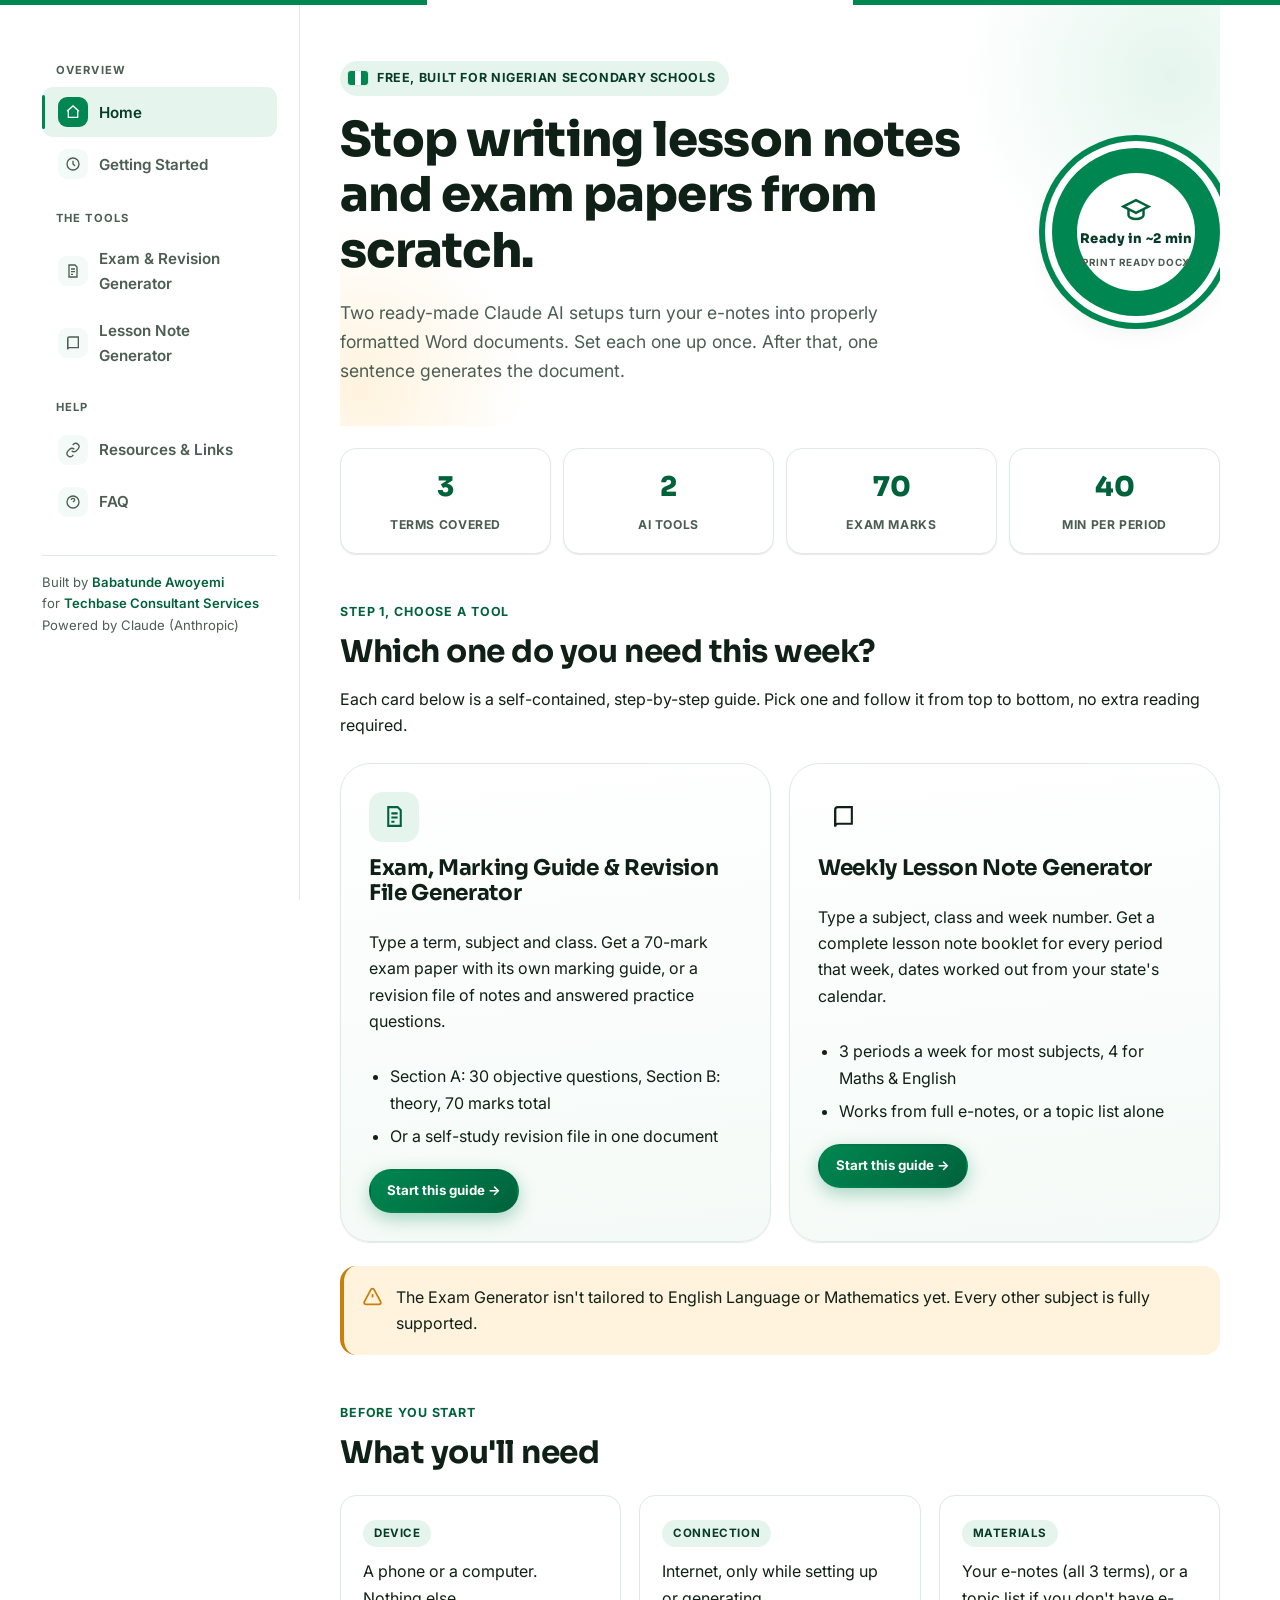
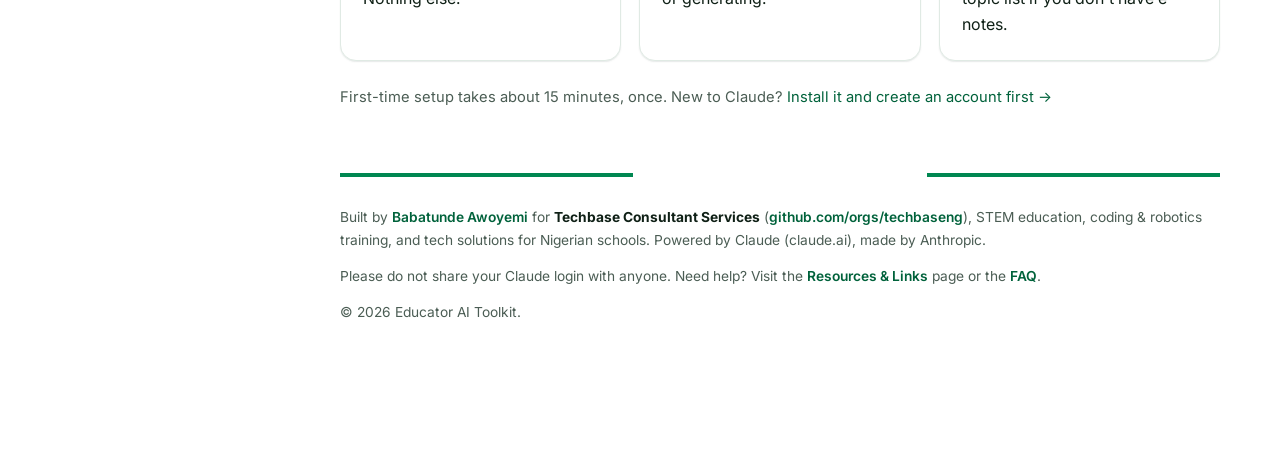
==== index.html @ e9cb26cb "update" ====
<!doctype html>
<html lang="en">
<head>
<meta charset="utf-8">
<meta name="viewport" content="width=device-width, initial-scale=1">
<title>Educator AI Toolkit, Free AI Tools for Nigerian Teachers</title>
<meta name="description" content="Free step-by-step guides for turning Claude AI into an exam paper, marking guide, revision file and weekly lesson note generator for Nigerian secondary schools.">
<link rel="stylesheet" href="assets/style.css">
</head>
<body>
<div class="flag-bar"></div>

<div class="sidebar-scrim" data-scrim></div>

<div class="layout">
<aside class="sidebar" data-sidebar aria-label="Site navigation">
  <div class="sidebar-head">
    <div class="topbar brand" style="position:static;background:none;border:none;padding:0;backdrop-filter:none;">
      <span class="brand-mark"><svg viewBox="0 0 24 24" fill="none" stroke="currentColor" stroke-width="2"><path d="M12 3l8 4-8 4-8-4 8-4z"/><path d="M4 11v5c0 1.5 3.5 3 8 3s8-1.5 8-3v-5"/></svg></span>
      Educator AI Toolkit
    </div>
    <button class="close-btn" data-sidebar-close aria-label="Close menu">✕</button>
  </div>

  <p class="nav-group-label">Overview</p>
  <ul class="nav-list">
    <li><a href="index.html"><span class="nav-icon"><svg viewBox="0 0 24 24" fill="none" stroke="currentColor" stroke-width="2"><path d="M3 11l9-8 9 8"/><path d="M5 10v10h14V10"/></svg></span>Home</a></li>
    <li><a href="getting-started.html"><span class="nav-icon"><svg viewBox="0 0 24 24" fill="none" stroke="currentColor" stroke-width="2"><circle cx="12" cy="12" r="9"/><path d="M12 7v5l3 3"/></svg></span>Getting Started</a></li>
  </ul>

  <p class="nav-group-label">The Tools</p>
  <ul class="nav-list">
    <li><a href="exam-generator.html"><span class="nav-icon"><svg viewBox="0 0 24 24" fill="none" stroke="currentColor" stroke-width="2"><path d="M9 3h6l3 3v15H6V3z"/><path d="M9 9h6M9 13h6M9 17h3"/></svg></span>Exam &amp; Revision Generator</a></li>
    <li><a href="lesson-note-generator.html"><span class="nav-icon"><svg viewBox="0 0 24 24" fill="none" stroke="currentColor" stroke-width="2"><path d="M4 5.5A2.5 2.5 0 0 1 6.5 3H20v16H6.5A2.5 2.5 0 0 0 4 21.5z"/><path d="M4 5.5v16"/></svg></span>Lesson Note Generator</a></li>
  </ul>

  <p class="nav-group-label">Help</p>
  <ul class="nav-list">
    <li><a href="resources.html"><span class="nav-icon"><svg viewBox="0 0 24 24" fill="none" stroke="currentColor" stroke-width="2"><path d="M10 13a5 5 0 0 0 7 0l3-3a5 5 0 0 0-7-7l-1.5 1.5"/><path d="M14 11a5 5 0 0 0-7 0l-3 3a5 5 0 0 0 7 7l1.5-1.5"/></svg></span>Resources &amp; Links</a></li>
    <li><a href="faq.html"><span class="nav-icon"><svg viewBox="0 0 24 24" fill="none" stroke="currentColor" stroke-width="2"><circle cx="12" cy="12" r="9"/><path d="M9.5 9a2.5 2.5 0 0 1 5 0c0 1.7-2.2 1.9-2.4 3.3M12 17h.01"/></svg></span>FAQ</a></li>
  </ul>

  <div class="sidebar-foot">
    Built by <a href="https://github.com/babatundeawo" target="_blank" rel="noopener">Babatunde Awoyemi</a><br>
    for <a href="https://github.com/orgs/techbaseng" target="_blank" rel="noopener">Techbase Consultant Services</a><br>
    Powered by Claude (Anthropic)
  </div>
</aside>

  <div class="main">
    <header class="topbar">
      <div class="brand">
        <span class="brand-mark"><svg viewBox="0 0 24 24" fill="none" stroke="currentColor" stroke-width="2"><path d="M12 3l8 4-8 4-8-4 8-4z"/><path d="M4 11v5c0 1.5 3.5 3 8 3s8-1.5 8-3v-5"/></svg></span>
        Educator AI Toolkit
      </div>
      <button class="hamburger" data-hamburger aria-label="Open menu" aria-expanded="false"><span></span></button>
    </header>

    <div class="container">

      <!-- HERO -->
      <section class="hero">
        <div class="hero-copy">
          <span class="eyebrow"><span class="mini-flag"><span></span><span></span><span></span></span>Free, built for Nigerian secondary schools</span>
          <h1>Stop writing lesson notes and exam papers from scratch.</h1>
          <p class="lede">Two ready-made Claude AI setups turn your e-notes into properly formatted Word documents. Set each one up once. After that, one sentence generates the document.</p>
        </div>
        <div class="hero-badge-wrap">
          <div class="seal">
            <div class="seal-inner">
              <svg viewBox="0 0 24 24" fill="none" stroke="currentColor" stroke-width="2"><path d="M22 10L12 5 2 10l10 5 10-5z"/><path d="M6 12v5c0 1.5 2.7 3 6 3s6-1.5 6-3v-5"/></svg>
              <b>Ready in ~2 min</b>
              <span>Print ready docx</span>
            </div>
          </div>
        </div>
      </section>

      <div class="kpi-row">
        <div class="kpi"><span class="num">3</span><span class="lbl">Terms Covered</span></div>
        <div class="kpi"><span class="num">2</span><span class="lbl">AI Tools</span></div>
        <div class="kpi"><span class="num">70</span><span class="lbl">Exam Marks</span></div>
        <div class="kpi"><span class="num">40</span><span class="lbl">Min per Period</span></div>
      </div>

      <!-- TOOLS -->
      <section class="section" id="tools">
        <span class="breadcrumb-eyebrow">Step 1, choose a tool</span>
        <h2>Which one do you need this week?</h2>
        <p>Each card below is a self-contained, step-by-step guide. Pick one and follow it from top to bottom, no extra reading required.</p>
        <div class="grid grid-2">
          <div class="tool-card forest">
            <div class="icon-badge"><svg viewBox="0 0 24 24" fill="none" stroke="currentColor" stroke-width="2"><path d="M9 3h6l3 3v15H6V3z"/><path d="M9 9h6M9 13h6M9 17h3"/></svg></div>
            <h3>Exam, Marking Guide &amp; Revision File Generator</h3>
            <p>Type a term, subject and class. Get a 70-mark exam paper with its own marking guide, or a revision file of notes and answered practice questions.</p>
            <ul style="margin-bottom:0;">
              <li>Section A: 30 objective questions, Section B: theory, 70 marks total</li>
              <li>Or a self-study revision file in one document</li>
            </ul>
            <a class="btn btn-primary btn-sm" style="align-self:flex-start;" href="exam-generator.html">Start this guide →</a>
          </div>
          <div class="tool-card sky">
            <div class="icon-badge"><svg viewBox="0 0 24 24" fill="none" stroke="currentColor" stroke-width="2"><path d="M4 5.5A2.5 2.5 0 0 1 6.5 3H20v16H6.5A2.5 2.5 0 0 0 4 21.5z"/><path d="M4 5.5v16"/></svg></div>
            <h3>Weekly Lesson Note Generator</h3>
            <p>Type a subject, class and week number. Get a complete lesson note booklet for every period that week, dates worked out from your state's calendar.</p>
            <ul style="margin-bottom:0;">
              <li>3 periods a week for most subjects, 4 for Maths &amp; English</li>
              <li>Works from full e-notes, or a topic list alone</li>
            </ul>
            <a class="btn btn-primary btn-sm" style="align-self:flex-start;" href="lesson-note-generator.html">Start this guide →</a>
          </div>
        </div>
        <div class="callout callout-warn">
          <svg viewBox="0 0 24 24" fill="none" stroke="currentColor" stroke-width="2"><path d="M12 9v4M12 17h.01"/><path d="M10.3 3.9L2.7 18a2 2 0 0 0 1.8 3h15a2 2 0 0 0 1.8-3L13.7 3.9a2 2 0 0 0-3.4 0z"/></svg>
          <div><p>The Exam Generator isn't tailored to English Language or Mathematics yet. Every other subject is fully supported.</p></div>
        </div>
      </section>

      <!-- WHAT YOU NEED -->
      <section class="section">
        <span class="breadcrumb-eyebrow">Before you start</span>
        <h2>What you'll need</h2>
        <div class="grid grid-3">
          <div class="card">
            <span class="tag">Device</span>
            <p style="margin-bottom:0;">A phone or a computer. Nothing else.</p>
          </div>
          <div class="card">
            <span class="tag">Connection</span>
            <p style="margin-bottom:0;">Internet, only while setting up or generating.</p>
          </div>
          <div class="card">
            <span class="tag">Materials</span>
            <p style="margin-bottom:0;">Your e-notes (all 3 terms), or a topic list if you don't have e-notes.</p>
          </div>
        </div>
        <p style="color:var(--ink-soft); font-size:.92rem;">First-time setup takes about 15 minutes, once. New to Claude? <a href="getting-started.html">Install it and create an account first →</a></p>
      </section>

    </div>

    <footer class="site-footer">
      <div class="container">
        <p>Built by <a href="https://github.com/babatundeawo" target="_blank" rel="noopener">Babatunde Awoyemi</a> for <strong>Techbase Consultant Services</strong> (<a href="https://github.com/orgs/techbaseng" target="_blank" rel="noopener">github.com/orgs/techbaseng</a>), STEM education, coding &amp; robotics training, and tech solutions for Nigerian schools. Powered by Claude (claude.ai), made by Anthropic.</p>
        <p>Please do not share your Claude login with anyone. Need help? Visit the <a href="resources.html">Resources &amp; Links</a> page or the <a href="faq.html">FAQ</a>.</p>
        <p>© <span data-year></span> Educator AI Toolkit.</p>
      </div>
    </footer>
  </div>
</div>

<script src="assets/script.js"></script>
</body>
</html>
---- assets/style.css ----
@import url('https://fonts.googleapis.com/css2?family=Sora:wght@500;600;700;800&family=Inter:wght@400;500;600;700&family=JetBrains+Mono:wght@400;500&display=swap');

:root{
  --ink:        #0F2016;
  --ink-soft:   #4B5D54;
  --paper:      #FFFFFF;
  --paper-tint: #F4FAF7;
  --paper-line: #E0EAE4;

  --green:      #008751;
  --green-deep: #00623B;
  --green-dark: #073B27;
  --green-tint: #E5F5EE;
  --green-soft: #CDEEDF;

  --gold:      #F2A93B;
  --gold-deep: #C97F0E;
  --gold-tint: #FFF3DE;

  --sky:      #2F6FED;
  --sky-tint: #E9F0FF;

  --coral:      #E1484F;
  --coral-tint: #FDEAEA;

  --radius-sm: 10px;
  --radius-md: 16px;
  --radius-lg: 24px;
  --radius-xl: 30px;

  --shadow-sm: 0 1px 2px rgba(7,59,39,.07), 0 1px 1px rgba(7,59,39,.04);
  --shadow-md: 0 10px 28px rgba(7,59,39,.10), 0 2px 8px rgba(7,59,39,.06);
  --shadow-lg: 0 24px 60px rgba(7,59,39,.16);

  --font-display: 'Sora', 'Segoe UI', sans-serif;
  --font-body: 'Inter', 'Segoe UI', sans-serif;
  --font-mono: 'JetBrains Mono', 'Courier New', monospace;

  --sidebar-w: 280px;
  --content-max: 880px;
  --flagbar-h: 5px;

  --flag-stripe: linear-gradient(90deg,
      var(--green) 0 33.333%,
      #ffffff 33.333% 66.666%,
      var(--green) 66.666% 100%);
}

*, *::before, *::after{ box-sizing:border-box; }

html{ scroll-behavior:smooth; }
@media (prefers-reduced-motion: reduce){
  html{ scroll-behavior:auto; }
  *, *::before, *::after{ animation-duration:.001ms !important; animation-iteration-count:1 !important; transition-duration:.001ms !important; }
}

body{
  margin:0;
  font-family:var(--font-body);
  color:var(--ink);
  background:var(--paper);
  -webkit-font-smoothing:antialiased;
  line-height:1.65;
}

h1,h2,h3,h4{
  font-family:var(--font-display);
  color:var(--ink);
  line-height:1.16;
  margin:0 0 .5em;
  letter-spacing:-.015em;
}
h1{ font-size:clamp(2.05rem, 5.2vw, 3rem); font-weight:800; }
h2{ font-size:clamp(1.45rem, 3.4vw, 1.95rem); font-weight:700; }
h3{ font-size:clamp(1.15rem, 2.6vw, 1.35rem); font-weight:700; }
h4{ font-size:1.02rem; font-weight:700; }

p{ margin:0 0 1em; }
a{ color:var(--green-deep); text-decoration:none; }
a:hover{ text-decoration:underline; }
strong{ color:var(--ink); }

code, .mono{ font-family:var(--font-mono); font-size:.88em; }

ul, ol{ padding-left:1.3em; margin:0 0 1em; }
li{ margin-bottom:.42em; }

img, svg{ max-width:100%; display:block; }

:focus-visible{
  outline:3px solid var(--sky);
  outline-offset:2px;
  border-radius:4px;
}

::selection{ background:var(--green-soft); color:var(--green-dark); }

.container{
  max-width:var(--content-max);
  margin:0 auto;
  padding:0 20px;
}

.flag-bar{
  height:var(--flagbar-h);
  width:100%;
  background:var(--flag-stripe);
}

.flag-rule{
  height:6px;
  border-radius:99px;
  background:var(--flag-stripe);
  margin:44px 0;
  border:none;
  opacity:.9;
}

/* Desktop is the base layout here. The mobile override block further
   down is the ONLY place position/display flip to the overlay drawer,
   so nothing leaks between breakpoints. */

.topbar{
  display:none;
}
.topbar .brand{
  display:flex; align-items:center; gap:10px;
  font-family:var(--font-display); font-weight:700; font-size:1.03rem;
  color:var(--ink);
}
.brand-mark{
  width:36px; height:36px; border-radius:10px;
  background:linear-gradient(150deg, var(--green), var(--green-deep));
  display:flex; align-items:center; justify-content:center;
  color:#fff; flex:none;
  box-shadow:0 3px 10px rgba(0,135,81,.35);
}
.brand-mark svg{ width:20px; height:20px; }

.hamburger{
  display:none;
  width:42px; height:42px; border-radius:11px;
  border:1px solid var(--paper-line);
  background:var(--paper);
  align-items:center; justify-content:center;
  cursor:pointer;
}
.hamburger span{ display:block; width:18px; height:2px; background:var(--ink); position:relative; border-radius:2px; }
.hamburger span::before, .hamburger span::after{
  content:''; position:absolute; left:0; width:18px; height:2px; background:var(--ink); border-radius:2px;
}
.hamburger span::before{ top:-6px; } .hamburger span::after{ top:6px; }

.layout{
  display:grid;
  grid-template-columns: var(--sidebar-w) minmax(0, 1fr);
  align-items:start;
  max-width:1240px;
  margin:0 auto;
}

.sidebar{
  position:sticky;
  top:var(--flagbar-h);
  height:calc(100vh - var(--flagbar-h));
  width:100%;
  background:var(--paper);
  padding:34px 22px 30px;
  overflow-y:auto;
  border-right:1px solid var(--paper-line);
}

.sidebar-scrim{ display:none; }

.sidebar-head{ display:flex; align-items:center; justify-content:space-between; margin-bottom:22px; }
.sidebar .close-btn{
  display:none;
  width:36px; height:36px; border-radius:10px; border:1px solid var(--paper-line);
  background:var(--paper); cursor:pointer; font-size:1.05rem; color:var(--ink-soft);
}

.nav-group-label{
  font-size:.7rem; text-transform:uppercase; letter-spacing:.1em; font-weight:700;
  color:var(--ink-soft); margin:20px 0 8px; padding-left:14px;
}
.nav-list{ list-style:none; margin:0; padding:0; }
.nav-list li{ margin-bottom:2px; }
.nav-list a{
  position:relative;
  display:flex; align-items:center; gap:11px;
  padding:10px 12px 10px 16px; border-radius:11px; color:var(--ink-soft);
  font-weight:600; font-size:.95rem;
  text-decoration:none;
  transition:background .15s ease, color .15s ease;
}
.nav-list a:hover{ background:var(--paper-tint); color:var(--ink); text-decoration:none; }
.nav-list a.active{ background:var(--green-tint); color:var(--green-dark); }
.nav-list a.active::before{
  content:''; position:absolute; left:0; top:8px; bottom:8px; width:3px;
  border-radius:99px; background:var(--green);
}
.nav-icon{
  width:30px; height:30px; border-radius:9px; flex:none;
  display:flex; align-items:center; justify-content:center;
  background:var(--paper-tint); color:var(--ink-soft);
}
.nav-list a.active .nav-icon{ background:var(--green); color:#fff; }
.nav-icon svg{ width:16px; height:16px; }

.sidebar-foot{
  margin-top:28px; padding-top:16px; border-top:1px solid var(--paper-line);
  font-size:.82rem; color:var(--ink-soft);
}
.sidebar-foot a{ color:var(--green-deep); font-weight:600; }

.main{
  min-width:0;
  padding:0 40px 90px;
}
.main .container{ margin:0; max-width:var(--content-max); padding:0; }

/* ============================================================
   MOBILE / TABLET OVERRIDE — everything the overlay drawer needs
   lives in this one block, so nothing leaks back into desktop.
   ============================================================ */
@media (max-width:959px){
  .topbar{
    display:flex; align-items:center; justify-content:space-between;
    gap:12px;
    position:sticky; top:var(--flagbar-h); z-index:40;
    padding:14px 18px;
    background:rgba(255,255,255,.86);
    backdrop-filter:blur(10px) saturate(160%);
    border-bottom:1px solid var(--paper-line);
  }
  .hamburger{ display:flex; }

  .layout{ display:block; max-width:none; margin:0; }

  .sidebar{
    position:fixed; top:0; left:0; bottom:0; right:auto;
    height:100%;
    width:min(84vw, 320px);
    z-index:60;
    padding:20px 20px 30px;
    transform:translateX(-105%);
    transition:transform .3s cubic-bezier(.2,.8,.2,1);
  }
  .sidebar.is-open{ transform:translateX(0); box-shadow:var(--shadow-lg); }

  .sidebar-scrim{
    display:block;
    position:fixed; inset:0; background:rgba(7,20,14,.46);
    backdrop-filter:blur(2px);
    z-index:55; opacity:0; pointer-events:none; transition:opacity .25s ease;
  }
  .sidebar-scrim.is-open{ opacity:1; pointer-events:auto; }

  .sidebar .close-btn{ display:flex; align-items:center; justify-content:center; }

  .main{ padding:26px 0 70px; }
  .main .container{ margin:0 auto; max-width:var(--content-max); padding:0 20px; }
}

.hero{
  position:relative;
  padding:38px 0 14px;
  display:flex; flex-direction:column; gap:26px;
  overflow:hidden;
}
.hero::before{
  content:'';
  position:absolute; top:-140px; right:-160px;
  width:420px; height:420px; border-radius:50%;
  background:radial-gradient(circle, var(--green-tint) 0%, transparent 70%);
  z-index:-1;
  pointer-events:none;
}
.hero::after{
  content:'';
  position:absolute; bottom:-120px; left:-140px;
  width:320px; height:320px; border-radius:50%;
  background:radial-gradient(circle, var(--gold-tint) 0%, transparent 72%);
  z-index:-1;
  pointer-events:none;
}
@media (min-width:760px){
  .hero{ flex-direction:row; align-items:center; gap:44px; padding:56px 0 24px; }
  .hero-copy{ flex:1; }
  .hero-badge-wrap{ flex:none; }
}

.eyebrow{
  display:inline-flex; align-items:center; gap:9px;
  background:var(--green-tint); color:var(--green-dark);
  font-weight:700; font-size:.78rem; letter-spacing:.05em; text-transform:uppercase;
  padding:7px 14px 7px 8px; border-radius:99px; margin-bottom:16px;
}
.eyebrow .mini-flag{
  display:flex; width:20px; height:14px; border-radius:3px; overflow:hidden;
  box-shadow:0 0 0 1px rgba(0,0,0,.06);
}
.eyebrow .mini-flag span{ flex:1; }
.eyebrow .mini-flag span:nth-child(1),
.eyebrow .mini-flag span:nth-child(3){ background:var(--green); }
.eyebrow .mini-flag span:nth-child(2){ background:#fff; }

.hero h1{ margin-bottom:.4em; }
.hero .lede{ font-size:1.1rem; color:var(--ink-soft); max-width:54ch; }

.hero-ctas{ display:flex; flex-wrap:wrap; gap:12px; margin-top:24px; }

.seal{
  width:168px; height:168px; border-radius:50%;
  background:var(--green);
  box-shadow:0 0 0 7px #fff, 0 0 0 13px var(--green), var(--shadow-md);
  display:flex; align-items:center; justify-content:center;
  margin:14px auto; flex:none;
  animation:seal-in .6s cubic-bezier(.2,.8,.2,1) both;
}
.seal-inner{
  width:118px; height:118px; border-radius:50%;
  background:#fff;
  display:flex; flex-direction:column; align-items:center; justify-content:center; gap:4px;
  text-align:center;
}
.seal-inner svg{ width:30px; height:30px; color:var(--green-deep); }
.seal-inner b{ font-family:var(--font-display); font-weight:800; color:var(--green-dark); font-size:.82rem; letter-spacing:.03em; }
.seal-inner span{ font-size:.62rem; font-weight:700; color:var(--ink-soft); text-transform:uppercase; letter-spacing:.06em; }

@keyframes seal-in{
  from{ opacity:0; transform:scale(.85) rotate(-6deg); }
  to{ opacity:1; transform:scale(1) rotate(0); }
}

.kpi-row{ display:flex; flex-wrap:wrap; gap:12px; margin:22px 0; }
.kpi{
  flex:1; min-width:128px;
  background:var(--paper); border:1px solid var(--paper-line);
  border-radius:var(--radius-md); padding:16px;
  text-align:center;
  box-shadow:var(--shadow-sm);
  transition:transform .18s ease, box-shadow .18s ease;
}
.kpi:hover{ transform:translateY(-3px); box-shadow:var(--shadow-md); }
.kpi .num{ font-family:var(--font-display); font-weight:800; font-size:1.7rem; color:var(--green-deep); display:block; }
.kpi .lbl{ font-size:.76rem; color:var(--ink-soft); text-transform:uppercase; letter-spacing:.05em; font-weight:700; }

.btn{
  display:inline-flex; align-items:center; gap:8px;
  padding:13px 22px; border-radius:99px;
  font-family:var(--font-body); font-weight:700; font-size:.95rem;
  border:2px solid transparent; cursor:pointer; text-decoration:none;
  transition:transform .14s ease, box-shadow .14s ease, background .15s ease, border-color .15s ease;
  white-space:nowrap;
}
.btn:hover{ text-decoration:none; transform:translateY(-2px); }
.btn:active{ transform:translateY(0); }
.btn-primary{
  background:linear-gradient(135deg, var(--green), var(--green-deep));
  color:#fff; box-shadow:0 6px 18px rgba(0,135,81,.32);
}
.btn-primary:hover{ box-shadow:0 10px 26px rgba(0,135,81,.4); }
.btn-gold{ background:var(--gold); color:var(--green-dark); box-shadow:0 6px 18px rgba(242,169,59,.35); }
.btn-gold:hover{ background:var(--gold-deep); color:#fff; }
.btn-ghost{ background:#fff; border-color:var(--paper-line); color:var(--ink); }
.btn-ghost:hover{ border-color:var(--green); color:var(--green-deep); }
.btn-sm{ padding:9px 16px; font-size:.83rem; border-radius:99px; }
.btn svg{ width:16px; height:16px; }

.grid{ display:grid; gap:18px; margin:24px 0; }
@media (min-width:640px){ .grid-2{ grid-template-columns:1fr 1fr; } }
@media (min-width:640px){ .grid-3{ grid-template-columns:repeat(3,1fr); } }

.card{
  background:var(--paper); border:1px solid var(--paper-line); border-radius:var(--radius-md);
  padding:22px; box-shadow:var(--shadow-sm);
  transition:transform .16s ease, box-shadow .16s ease, border-color .16s ease;
  position:relative;
}
.card:hover{ transform:translateY(-3px); box-shadow:var(--shadow-md); border-color:var(--green-soft); }
.card h3{ margin-bottom:.35em; }
.card h4{ margin-bottom:.35em; }
.card .tag{
  display:inline-block; font-size:.72rem; font-weight:700; letter-spacing:.05em; text-transform:uppercase;
  color:var(--green-dark); background:var(--green-tint); padding:4px 11px; border-radius:99px; margin-bottom:11px;
}

.step-card{
  position:relative;
  background:var(--paper-tint);
  border:1px solid var(--paper-line);
  border-radius:var(--radius-lg);
  padding:30px 22px 22px;
  margin:28px 0 22px;
}
.step-card::before{
  content:'';
  position:absolute; left:0; right:0; top:0; height:5px;
  border-radius:var(--radius-lg) var(--radius-lg) 0 0;
  background:var(--flag-stripe);
}
.step-num{
  position:absolute; top:-20px; left:24px;
  width:40px; height:40px; border-radius:50%;
  background:var(--green); color:#fff; font-family:var(--font-display); font-weight:800;
  display:flex; align-items:center; justify-content:center; font-size:1.05rem;
  box-shadow:0 6px 16px rgba(0,135,81,.35), 0 0 0 4px #fff;
}

.tool-card{
  border:1px solid var(--paper-line); border-radius:var(--radius-xl);
  padding:28px; background:linear-gradient(175deg, #fff, var(--paper-tint));
  box-shadow:var(--shadow-sm); display:flex; flex-direction:column; gap:13px;
  transition:transform .18s ease, box-shadow .18s ease;
}
.tool-card:hover{ transform:translateY(-4px); box-shadow:var(--shadow-lg); }
.tool-card .icon-badge{
  width:50px; height:50px; border-radius:14px;
  display:flex; align-items:center; justify-content:center;
}
.tool-card .icon-badge svg{ width:25px; height:25px; }
.tool-card.forest .icon-badge{ background:var(--green-tint); color:var(--green-deep); }
.tool-card.gold .icon-badge{ background:var(--gold-tint); color:var(--gold-deep); }

.callout{
  border-radius:var(--radius-md); padding:18px 20px 18px 18px; margin:22px 0;
  border-left:4px solid transparent; display:flex; gap:13px; align-items:flex-start;
  background:var(--paper-tint);
}
.callout svg{ width:21px; height:21px; flex:none; margin-top:2px; }
.callout-info{ border-color:var(--sky); }
.callout-info svg{ color:var(--sky); }
.callout-warn{ border-color:var(--gold-deep); background:var(--gold-tint); }
.callout-warn svg{ color:var(--gold-deep); }
.callout-important{ border-color:var(--coral); background:var(--coral-tint); }
.callout-important svg{ color:var(--coral); }
.callout-success{ border-color:var(--green); background:var(--green-tint); }
.callout-success svg{ color:var(--green-deep); }
.callout b{ color:inherit; }
.callout p{ margin:0; }
.callout p + p{ margin-top:.5em; }

.table-wrap{ overflow-x:auto; margin:20px 0; border:1px solid var(--paper-line); border-radius:var(--radius-md); box-shadow:var(--shadow-sm); }
table{ border-collapse:collapse; width:100%; min-width:440px; font-size:.92rem; }
thead th{
  background:var(--green-dark); color:#fff; text-align:left; padding:12px 15px;
  font-family:var(--font-display); font-weight:700; font-size:.84rem;
}
tbody td{ padding:12px 15px; border-top:1px solid var(--paper-line); }
tbody tr:nth-child(even){ background:var(--paper-tint); }
tbody tr:hover{ background:var(--green-tint); }
tbody td strong{ color:var(--green-dark); }

details.accordion{
  border:1px solid var(--paper-line); border-radius:var(--radius-md);
  margin:14px 0; background:var(--paper); overflow:hidden;
  box-shadow:var(--shadow-sm);
}
details.accordion > summary{
  list-style:none; cursor:pointer; padding:17px 19px;
  display:flex; align-items:center; justify-content:space-between; gap:10px;
  font-family:var(--font-display); font-weight:700; font-size:1rem;
  background:var(--paper-tint);
}
details.accordion > summary::-webkit-details-marker{ display:none; }
details.accordion > summary::after{
  content:'+'; font-size:1.35rem; color:var(--green); transition:transform .2s ease; flex:none;
  width:26px; height:26px; border-radius:50%; background:#fff; display:flex; align-items:center; justify-content:center;
}
details.accordion[open] > summary::after{ content:'\2212'; }
details.accordion .accordion-body{ padding:19px; }

.copy-block{
  position:relative; background:var(--green-dark); color:#EAF6F0;
  border-radius:var(--radius-md); padding:22px; margin:14px 0 22px;
  font-family:var(--font-mono); font-size:.82rem; line-height:1.7;
  white-space:pre-wrap; word-break:break-word;
  max-height:440px; overflow-y:auto;
  box-shadow:var(--shadow-md);
}
.copy-block .placeholder{ color:var(--gold); font-weight:600; }
.copy-btn-row{ display:flex; justify-content:flex-end; margin:-6px 0 8px; }
.copy-btn{
  display:inline-flex; align-items:center; gap:7px;
  background:var(--green); color:#fff; border:none; border-radius:99px;
  padding:9px 16px; font-weight:700; font-size:.82rem; cursor:pointer;
  font-family:var(--font-body);
  transition:background .15s ease, transform .12s ease;
}
.copy-btn:hover{ background:var(--green-deep); transform:translateY(-1px); }
.copy-btn.copied{ background:var(--gold-deep); }
.copy-btn svg{ width:15px; height:15px; }

.filename-chip{
  display:inline-flex; align-items:center; gap:6px;
  font-family:var(--font-mono); font-size:.82rem; background:var(--paper-tint);
  border:1px solid var(--paper-line); padding:5px 11px; border-radius:8px; color:var(--green-dark);
}

.section{ margin:48px 0; }
.section-head{ margin-bottom:16px; }
.divider{ height:1px; background:var(--paper-line); margin:40px 0; border:none; }

.pill-row{ display:flex; flex-wrap:wrap; gap:8px; margin:14px 0; }
.pill{
  font-size:.8rem; font-weight:700; padding:6px 13px; border-radius:99px;
  background:var(--paper-tint); border:1px solid var(--paper-line); color:var(--ink-soft);
}

.link-card{
  display:flex; align-items:center; justify-content:space-between; gap:12px;
  padding:15px 17px; border:1px solid var(--paper-line); border-radius:var(--radius-md);
  background:var(--paper); margin-bottom:11px;
  transition:border-color .15s ease, transform .15s ease, box-shadow .15s ease;
}
.link-card:hover{ border-color:var(--green); transform:translateY(-2px); box-shadow:var(--shadow-sm); }
.link-card .label{ font-weight:700; color:var(--ink); }
.link-card .sub{ font-size:.84rem; color:var(--ink-soft); }

.faq-item summary{ font-weight:700; }

footer.site-footer{
  border-top:1px solid var(--paper-line); margin-top:64px; padding:32px 0 44px;
  color:var(--ink-soft); font-size:.86rem;
  position:relative;
}
footer.site-footer::before{
  content:''; position:absolute; top:-1px; left:0; right:0; height:4px;
  background:var(--flag-stripe);
}
footer.site-footer a{ color:var(--green-deep); font-weight:600; }

.breadcrumb-eyebrow{
  font-size:.78rem; font-weight:700; text-transform:uppercase; letter-spacing:.07em;
  color:var(--green-deep); margin-bottom:12px; display:block;
}

.two-col-note{ display:grid; gap:18px; }
@media (min-width:720px){ .two-col-note{ grid-template-columns:1fr 1fr; } }

.back-to-top{ display:inline-flex; align-items:center; gap:6px; font-weight:700; font-size:.85rem; }

.cta-banner{
  border-radius:var(--radius-xl);
  padding:30px 26px;
  background:linear-gradient(135deg, var(--green-dark), var(--green-deep) 55%, var(--green));
  color:#fff;
  display:flex; flex-wrap:wrap; align-items:center; justify-content:space-between; gap:18px;
  position:relative; overflow:hidden;
}
.cta-banner::after{
  content:'';
  position:absolute; right:-60px; top:-60px; width:220px; height:220px; border-radius:50%;
  background:rgba(255,255,255,.08);
}
.cta-banner h3{ color:#fff; margin-bottom:.25em; }
.cta-banner p{ color:rgba(255,255,255,.82); margin-bottom:0; }

.reveal{ opacity:0; transform:translateY(14px); transition:opacity .5s ease, transform .5s ease; }
.reveal.is-visible{ opacity:1; transform:translateY(0); }

a.card{ text-decoration:none; display:block; }
a.card:hover{ text-decoration:none; }

/* ---- Step-by-step reveal wizard ---- */
.stepper-progress{
  display:inline-flex; align-items:center; gap:8px;
  font-family:var(--font-display); font-size:.78rem; font-weight:700;
  color:var(--green-deep); background:var(--green-tint);
  padding:7px 15px; border-radius:99px; margin-bottom:18px;
}
.stepper-progress .dot{ width:6px; height:6px; border-radius:50%; background:var(--green); }

.stepper{ position:relative; }

details.step-card{ cursor:default; }
details.step-card > summary{
  cursor:pointer; list-style:none;
  display:flex; align-items:flex-start; justify-content:space-between; gap:14px;
  margin:-8px -22px 0; padding:8px 22px;
}
details.step-card > summary::-webkit-details-marker{ display:none; }
details.step-card > summary::after{
  content:''; flex:none; width:12px; height:12px; margin-top:8px;
  border-right:2px solid var(--ink-soft); border-bottom:2px solid var(--ink-soft);
  transform:rotate(45deg); transition:transform .2s ease;
}
details.step-card[open] > summary::after{ transform:rotate(-135deg); }
details.step-card > summary h3{ margin-bottom:.2em; }
details.step-card .step-teaser{
  font-family:var(--font-body); font-weight:500; font-size:.86rem; color:var(--ink-soft);
}
details.step-card[open] > summary{ padding-bottom:14px; }
.step-body{ padding-top:16px; }
details.step-card:not([open]) .step-body{ display:none; }

.step-next-row{ margin-top:22px; display:flex; justify-content:flex-end; }

/* connecting line behind the numbered badges */
.stepper > details.step-card:not(:last-child)::after{
  content:''; position:absolute; left:20px; width:2px; height:22px;
  background:var(--paper-line); transform:translateY(100%);
}
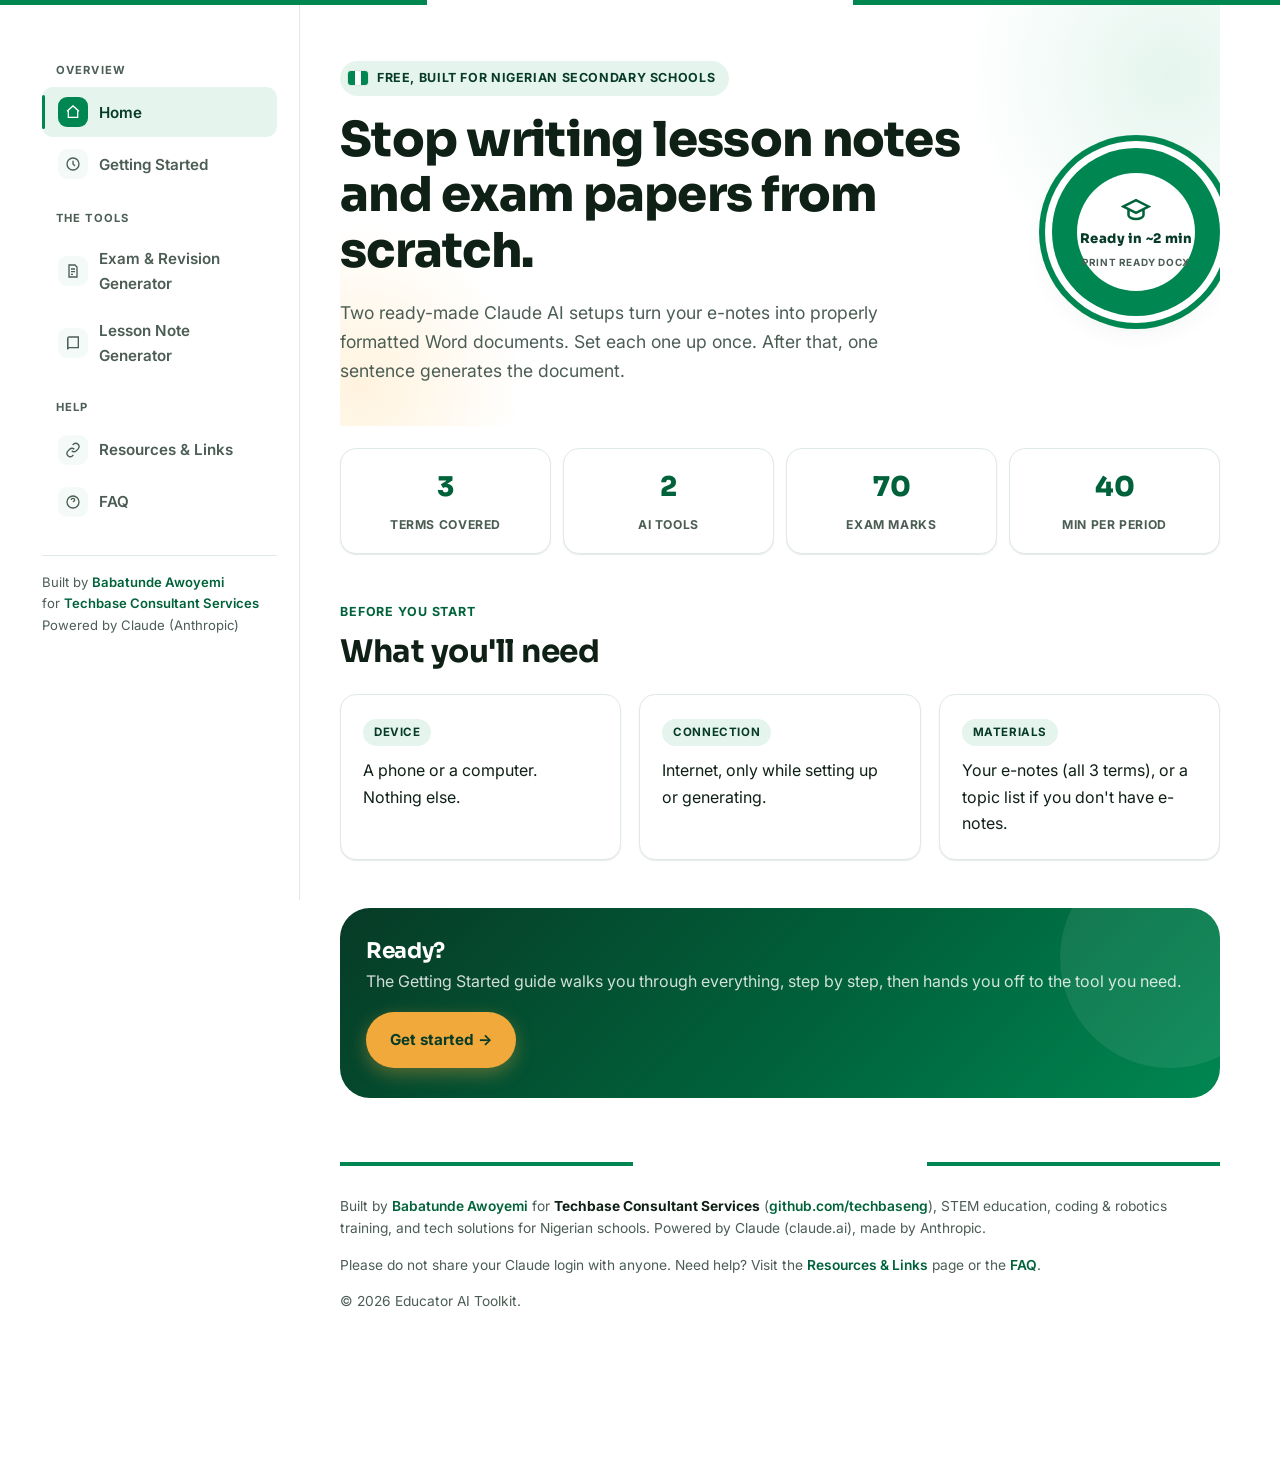
==== commit bb4bad9d: "update" ====
--- a/index.html
+++ b/index.html
@@ -42,7 +42,7 @@
 
   <div class="sidebar-foot">
     Built by <a href="https://github.com/babatundeawo" target="_blank" rel="noopener">Babatunde Awoyemi</a><br>
-    for <a href="https://github.com/orgs/techbaseng" target="_blank" rel="noopener">Techbase Consultant Services</a><br>
+    for <a href="https://github.com/techbaseng" target="_blank" rel="noopener">Techbase Consultant Services</a><br>
     Powered by Claude (Anthropic)
   </div>
 </aside>
@@ -83,39 +83,6 @@
         <div class="kpi"><span class="num">40</span><span class="lbl">Min per Period</span></div>
       </div>
 
-      <!-- TOOLS -->
-      <section class="section" id="tools">
-        <span class="breadcrumb-eyebrow">Step 1, choose a tool</span>
-        <h2>Which one do you need this week?</h2>
-        <p>Each card below is a self-contained, step-by-step guide. Pick one and follow it from top to bottom, no extra reading required.</p>
-        <div class="grid grid-2">
-          <div class="tool-card forest">
-            <div class="icon-badge"><svg viewBox="0 0 24 24" fill="none" stroke="currentColor" stroke-width="2"><path d="M9 3h6l3 3v15H6V3z"/><path d="M9 9h6M9 13h6M9 17h3"/></svg></div>
-            <h3>Exam, Marking Guide &amp; Revision File Generator</h3>
-            <p>Type a term, subject and class. Get a 70-mark exam paper with its own marking guide, or a revision file of notes and answered practice questions.</p>
-            <ul style="margin-bottom:0;">
-              <li>Section A: 30 objective questions, Section B: theory, 70 marks total</li>
-              <li>Or a self-study revision file in one document</li>
-            </ul>
-            <a class="btn btn-primary btn-sm" style="align-self:flex-start;" href="exam-generator.html">Start this guide →</a>
-          </div>
-          <div class="tool-card sky">
-            <div class="icon-badge"><svg viewBox="0 0 24 24" fill="none" stroke="currentColor" stroke-width="2"><path d="M4 5.5A2.5 2.5 0 0 1 6.5 3H20v16H6.5A2.5 2.5 0 0 0 4 21.5z"/><path d="M4 5.5v16"/></svg></div>
-            <h3>Weekly Lesson Note Generator</h3>
-            <p>Type a subject, class and week number. Get a complete lesson note booklet for every period that week, dates worked out from your state's calendar.</p>
-            <ul style="margin-bottom:0;">
-              <li>3 periods a week for most subjects, 4 for Maths &amp; English</li>
-              <li>Works from full e-notes, or a topic list alone</li>
-            </ul>
-            <a class="btn btn-primary btn-sm" style="align-self:flex-start;" href="lesson-note-generator.html">Start this guide →</a>
-          </div>
-        </div>
-        <div class="callout callout-warn">
-          <svg viewBox="0 0 24 24" fill="none" stroke="currentColor" stroke-width="2"><path d="M12 9v4M12 17h.01"/><path d="M10.3 3.9L2.7 18a2 2 0 0 0 1.8 3h15a2 2 0 0 0 1.8-3L13.7 3.9a2 2 0 0 0-3.4 0z"/></svg>
-          <div><p>The Exam Generator isn't tailored to English Language or Mathematics yet. Every other subject is fully supported.</p></div>
-        </div>
-      </section>
-
       <!-- WHAT YOU NEED -->
       <section class="section">
         <span class="breadcrumb-eyebrow">Before you start</span>
@@ -134,14 +101,24 @@
             <p style="margin-bottom:0;">Your e-notes (all 3 terms), or a topic list if you don't have e-notes.</p>
           </div>
         </div>
-        <p style="color:var(--ink-soft); font-size:.92rem;">First-time setup takes about 15 minutes, once. New to Claude? <a href="getting-started.html">Install it and create an account first →</a></p>
+      </section>
+
+      <!-- SINGLE CTA -->
+      <section class="section">
+        <div class="cta-banner">
+          <div>
+            <h3>Ready?</h3>
+            <p>The Getting Started guide walks you through everything, step by step, then hands you off to the tool you need.</p>
+          </div>
+          <a class="btn btn-gold" href="getting-started.html">Get started →</a>
+        </div>
       </section>
 
     </div>
 
     <footer class="site-footer">
       <div class="container">
-        <p>Built by <a href="https://github.com/babatundeawo" target="_blank" rel="noopener">Babatunde Awoyemi</a> for <strong>Techbase Consultant Services</strong> (<a href="https://github.com/orgs/techbaseng" target="_blank" rel="noopener">github.com/orgs/techbaseng</a>), STEM education, coding &amp; robotics training, and tech solutions for Nigerian schools. Powered by Claude (claude.ai), made by Anthropic.</p>
+        <p>Built by <a href="https://github.com/babatundeawo" target="_blank" rel="noopener">Babatunde Awoyemi</a> for <strong>Techbase Consultant Services</strong> (<a href="https://github.com/techbaseng" target="_blank" rel="noopener">github.com/techbaseng</a>), STEM education, coding &amp; robotics training, and tech solutions for Nigerian schools. Powered by Claude (claude.ai), made by Anthropic.</p>
         <p>Please do not share your Claude login with anyone. Need help? Visit the <a href="resources.html">Resources &amp; Links</a> page or the <a href="faq.html">FAQ</a>.</p>
         <p>© <span data-year></span> Educator AI Toolkit.</p>
       </div>
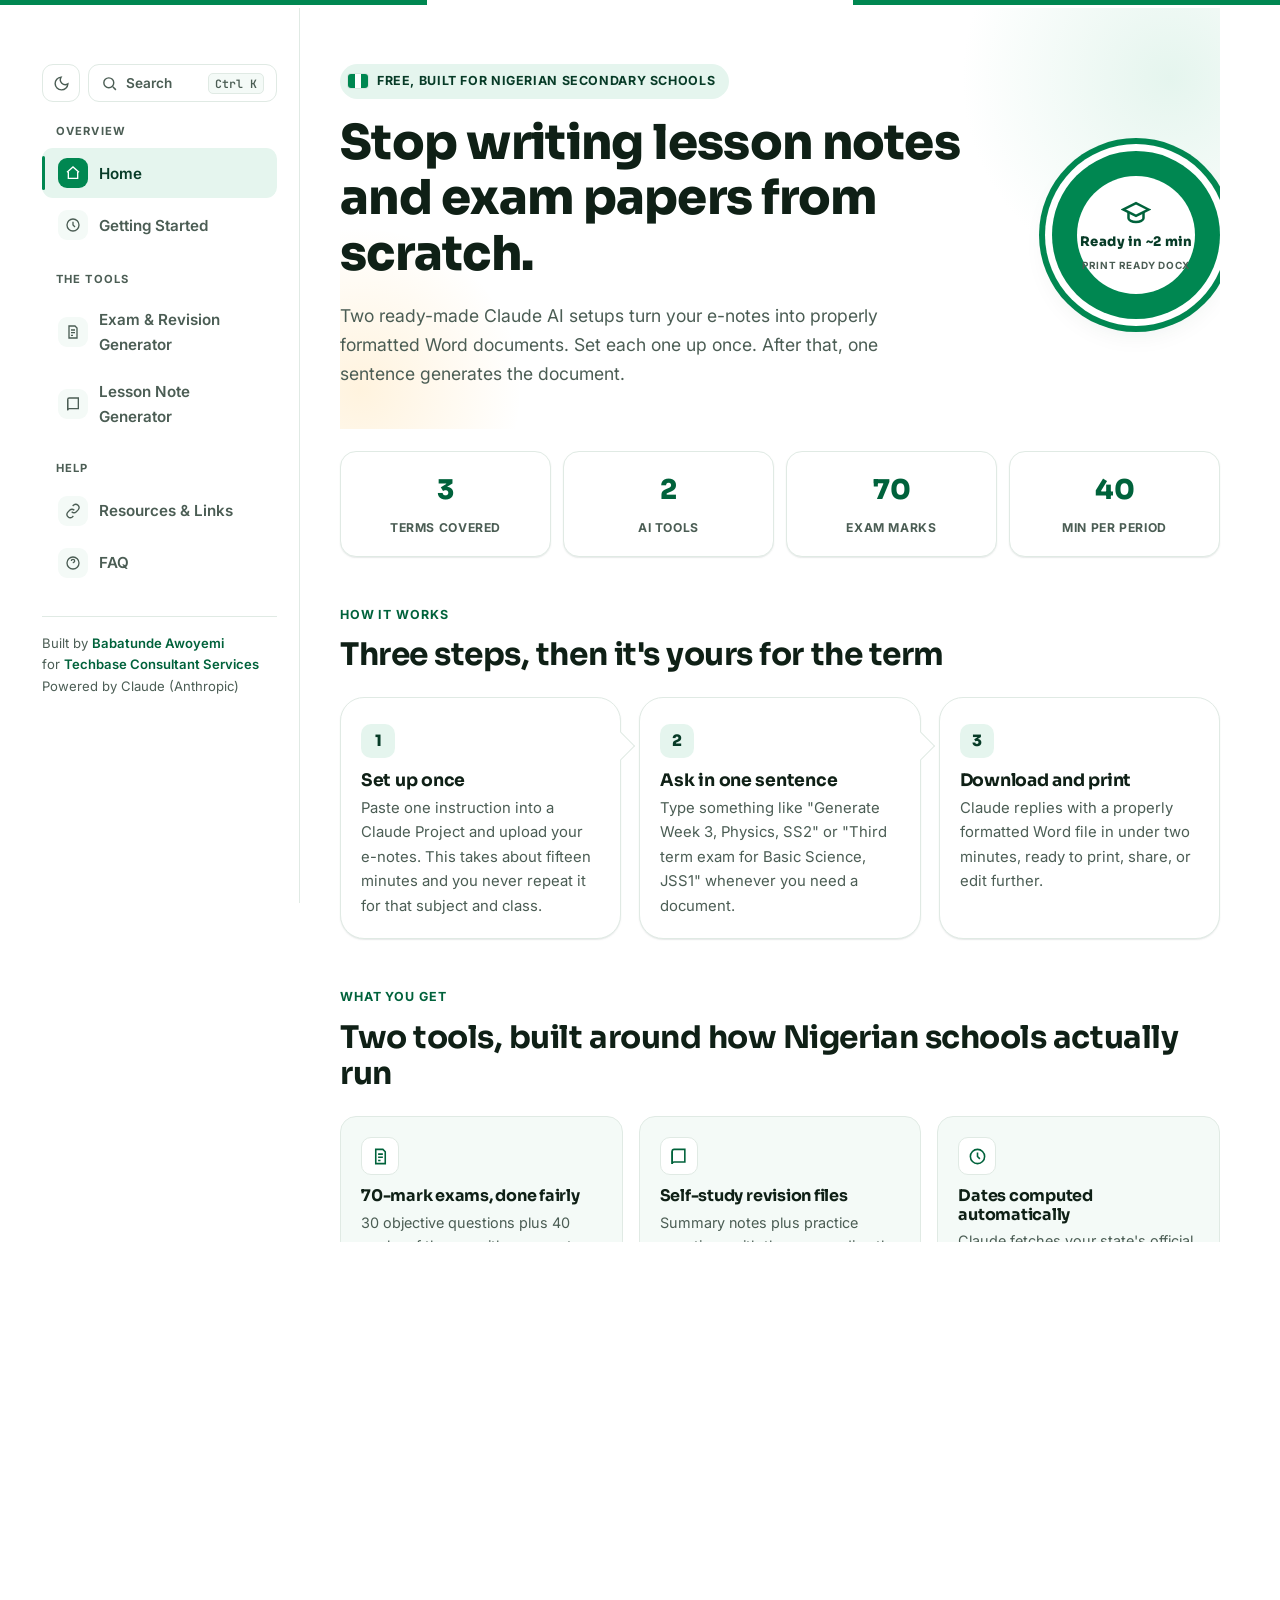
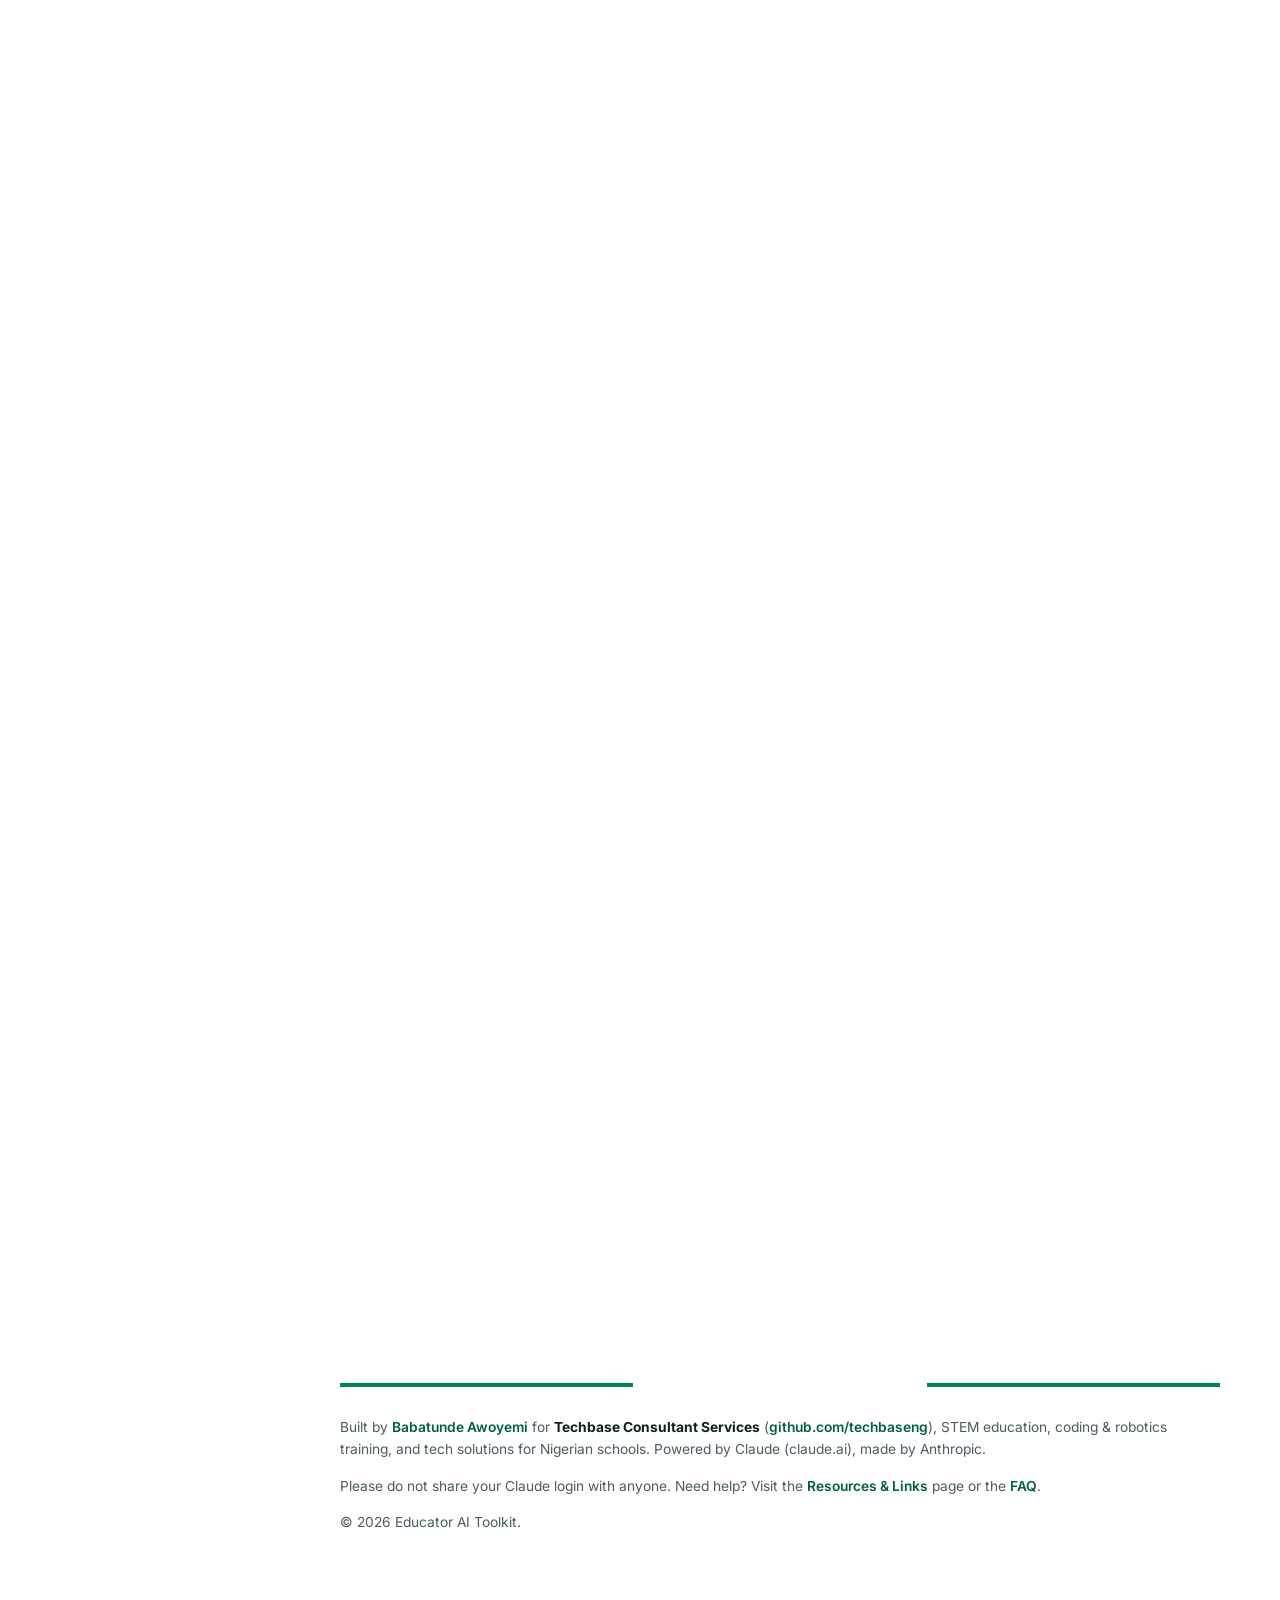
==== commit 21ad7c1e: "update" ====
--- a/index.html
+++ b/index.html
@@ -1,14 +1,28 @@
 <!doctype html>
 <html lang="en">
 <head>
+<script>
+(function(){try{var t=localStorage.getItem('eat-theme');if(!t){t=window.matchMedia('(prefers-color-scheme: dark)').matches?'dark':'light';}document.documentElement.setAttribute('data-theme',t);}catch(e){}})();
+</script>
 <meta charset="utf-8">
 <meta name="viewport" content="width=device-width, initial-scale=1">
 <title>Educator AI Toolkit, Free AI Tools for Nigerian Teachers</title>
 <meta name="description" content="Free step-by-step guides for turning Claude AI into an exam paper, marking guide, revision file and weekly lesson note generator for Nigerian secondary schools.">
+<link rel="icon" type="image/svg+xml" href="assets/favicon.svg">
+<meta name="theme-color" content="#008751">
+<meta property="og:type" content="website">
+<meta property="og:site_name" content="Educator AI Toolkit">
+<meta property="og:title" content="Educator AI Toolkit, Free AI Tools for Nigerian Teachers">
+<meta property="og:description" content="Free step-by-step guides for turning Claude AI into an exam paper, marking guide, revision file and weekly lesson note generator for Nigerian secondary schools.">
+<meta name="twitter:card" content="summary">
 <link rel="stylesheet" href="assets/style.css">
 </head>
 <body>
+<a class="skip-link" href="#main-content">Skip to main content</a>
+
 <div class="flag-bar"></div>
+<div class="scroll-progress" data-scroll-progress></div>
+
 
 <div class="sidebar-scrim" data-scrim></div>
 
@@ -22,6 +36,11 @@
     <button class="close-btn" data-sidebar-close aria-label="Close menu">✕</button>
   </div>
 
+  <div class="utility-row">
+    <button class="icon-btn" data-theme-toggle type="button" aria-pressed="false" aria-label="Switch to dark mode"><svg class="moon" viewBox="0 0 24 24" fill="none" stroke="currentColor" stroke-width="2"><path d="M21 12.6A9 9 0 1 1 11.4 3a7 7 0 0 0 9.6 9.6z"/></svg><svg class="sun" viewBox="0 0 24 24" fill="none" stroke="currentColor" stroke-width="2"><circle cx="12" cy="12" r="4"/><path d="M12 2v2M12 20v2M4 12H2M22 12h-2M4.9 4.9l1.4 1.4M17.7 17.7l1.4 1.4M4.9 19.1l1.4-1.4M17.7 6.3l1.4-1.4"/></svg></button>
+    <button class="icon-btn search-trigger" data-cmdk-open type="button" aria-label="Search the toolkit"><svg viewBox="0 0 24 24" fill="none" stroke="currentColor" stroke-width="2"><circle cx="11" cy="11" r="7"/><path d="M21 21l-4.3-4.3"/></svg><span>Search</span><kbd>Ctrl K</kbd></button>
+  </div>
+
   <p class="nav-group-label">Overview</p>
   <ul class="nav-list">
     <li><a href="index.html"><span class="nav-icon"><svg viewBox="0 0 24 24" fill="none" stroke="currentColor" stroke-width="2"><path d="M3 11l9-8 9 8"/><path d="M5 10v10h14V10"/></svg></span>Home</a></li>
@@ -47,13 +66,17 @@
   </div>
 </aside>
 
-  <div class="main">
+  <div class="main" id="main-content">
     <header class="topbar">
       <div class="brand">
         <span class="brand-mark"><svg viewBox="0 0 24 24" fill="none" stroke="currentColor" stroke-width="2"><path d="M12 3l8 4-8 4-8-4 8-4z"/><path d="M4 11v5c0 1.5 3.5 3 8 3s8-1.5 8-3v-5"/></svg></span>
         Educator AI Toolkit
       </div>
-      <button class="hamburger" data-hamburger aria-label="Open menu" aria-expanded="false"><span></span></button>
+      <div class="topbar-right">
+        <button class="icon-btn" data-theme-toggle type="button" aria-pressed="false" aria-label="Switch to dark mode"><svg class="moon" viewBox="0 0 24 24" fill="none" stroke="currentColor" stroke-width="2"><path d="M21 12.6A9 9 0 1 1 11.4 3a7 7 0 0 0 9.6 9.6z"/></svg><svg class="sun" viewBox="0 0 24 24" fill="none" stroke="currentColor" stroke-width="2"><circle cx="12" cy="12" r="4"/><path d="M12 2v2M12 20v2M4 12H2M22 12h-2M4.9 4.9l1.4 1.4M17.7 17.7l1.4 1.4M4.9 19.1l1.4-1.4M17.7 6.3l1.4-1.4"/></svg></button>
+        <button class="icon-btn" data-cmdk-open type="button" aria-label="Search the toolkit"><svg viewBox="0 0 24 24" fill="none" stroke="currentColor" stroke-width="2"><circle cx="11" cy="11" r="7"/><path d="M21 21l-4.3-4.3"/></svg></button>
+        <button class="hamburger" data-hamburger aria-label="Open menu" aria-expanded="false"><span></span></button>
+      </div>
     </header>
 
     <div class="container">
@@ -83,6 +106,67 @@
         <div class="kpi"><span class="num">40</span><span class="lbl">Min per Period</span></div>
       </div>
 
+      <!-- HOW IT WORKS -->
+      <section class="section">
+        <span class="breadcrumb-eyebrow">How it works</span>
+        <h2>Three steps, then it's yours for the term</h2>
+        <div class="how-steps">
+          <div class="how-step">
+            <span class="how-num">1</span>
+            <h3>Set up once</h3>
+            <p>Paste one instruction into a Claude Project and upload your e-notes. This takes about fifteen minutes and you never repeat it for that subject and class.</p>
+          </div>
+          <div class="how-step">
+            <span class="how-num">2</span>
+            <h3>Ask in one sentence</h3>
+            <p>Type something like "Generate Week 3, Physics, SS2" or "Third term exam for Basic Science, JSS1" whenever you need a document.</p>
+          </div>
+          <div class="how-step">
+            <span class="how-num">3</span>
+            <h3>Download and print</h3>
+            <p>Claude replies with a properly formatted Word file in under two minutes, ready to print, share, or edit further.</p>
+          </div>
+        </div>
+      </section>
+
+      <!-- THE TWO TOOLS -->
+      <section class="section">
+        <span class="breadcrumb-eyebrow">What you get</span>
+        <h2>Two tools, built around how Nigerian schools actually run</h2>
+        <div class="feature-grid">
+          <a class="feature" style="text-decoration:none;" href="exam-generator.html">
+            <span class="feature-icon"><svg viewBox="0 0 24 24" fill="none" stroke="currentColor" stroke-width="2"><path d="M9 3h6l3 3v15H6V3z"/><path d="M9 9h6M9 13h6M9 17h3"/></svg></span>
+            <h3>70-mark exams, done fairly</h3>
+            <p>30 objective questions plus 40 marks of theory, with a separate marking guide and randomly distributed answers every time.</p>
+          </a>
+          <a class="feature" style="text-decoration:none;" href="exam-generator.html">
+            <span class="feature-icon"><svg viewBox="0 0 24 24" fill="none" stroke="currentColor" stroke-width="2"><path d="M4 5.5A2.5 2.5 0 0 1 6.5 3H20v16H6.5A2.5 2.5 0 0 0 4 21.5z"/><path d="M4 5.5v16"/></svg></span>
+            <h3>Self-study revision files</h3>
+            <p>Summary notes plus practice questions with the answer directly underneath, built entirely from that term's e-note.</p>
+          </a>
+          <a class="feature" style="text-decoration:none;" href="lesson-note-generator.html">
+            <span class="feature-icon"><svg viewBox="0 0 24 24" fill="none" stroke="currentColor" stroke-width="2"><circle cx="12" cy="12" r="9"/><path d="M12 7v5l3 3"/></svg></span>
+            <h3>Dates computed automatically</h3>
+            <p>Claude fetches your state's official school calendar so week numbers, mid-term breaks and public holidays always line up correctly.</p>
+          </a>
+          <a class="feature" style="text-decoration:none;" href="lesson-note-generator.html">
+            <span class="feature-icon"><svg viewBox="0 0 24 24" fill="none" stroke="currentColor" stroke-width="2"><path d="M4 19.5A2.5 2.5 0 0 1 6.5 17H20"/><path d="M6.5 2H20v20H6.5A2.5 2.5 0 0 1 4 19.5v-15A2.5 2.5 0 0 1 6.5 2z"/></svg></span>
+            <h3>Notebook-ready lesson notes</h3>
+            <p>Every period pairs a Teacher's To-Do with a fully written Students' Note, formulas and all, so nothing is left half finished.</p>
+          </a>
+          <a class="feature" style="text-decoration:none;" href="lesson-note-generator.html">
+            <span class="feature-icon"><svg viewBox="0 0 24 24" fill="none" stroke="currentColor" stroke-width="2"><path d="M5 8l6-6 6 6M5 16l6 6 6-6"/><path d="M11 2v20"/></svg></span>
+            <h3>Works with or without e-notes</h3>
+            <p>Have full e-notes, Claude uses them first. Only have a topic list, Claude builds the content from credible sources instead.</p>
+          </a>
+          <a class="feature" style="text-decoration:none;" href="resources.html">
+            <span class="feature-icon"><svg viewBox="0 0 24 24" fill="none" stroke="currentColor" stroke-width="2"><path d="M10 13a5 5 0 0 0 7 0l3-3a5 5 0 0 0-7-7l-1.5 1.5"/><path d="M14 11a5 5 0 0 0-7 0l-3 3a5 5 0 0 0 7 7l1.5-1.5"/></svg></span>
+            <h3>Free, with a support group</h3>
+            <p>Every part of this toolkit is free to use. If you get stuck, a WhatsApp group of teachers using it is one tap away.</p>
+          </a>
+        </div>
+      </section>
+
       <!-- WHAT YOU NEED -->
       <section class="section">
         <span class="breadcrumb-eyebrow">Before you start</span>
@@ -102,6 +186,33 @@
           </div>
         </div>
       </section>
+
+      <!-- FOR SUPERVISORS -->
+      <section class="section" id="about">
+        <span class="breadcrumb-eyebrow">A note to supervisors and administrators</span>
+        <h2>Why this strengthens documentation, rather than replacing the teacher</h2>
+        <p>The document that comes out of either tool is a properly structured, curriculum-aligned exam, marking guide, revision file, or lesson note booklet, the same standard already expected of every teacher, produced faster and more consistently. The teacher still chooses the subject, class, term and week, still uploads or approves the source material, and still reviews and edits the result before it reaches a student. Claude removes the hours of manual formatting and typing; it does not remove the teacher's judgement.</p>
+        <div class="grid grid-3">
+          <div class="card">
+            <span class="tag">Consistency</span>
+            <p style="margin-bottom:0;">Every document follows the same header, font, margin and structure rules, term after term, teacher after teacher.</p>
+          </div>
+          <div class="card">
+            <span class="tag">Traceability</span>
+            <p style="margin-bottom:0;">Every exam and lesson note is generated from the teacher's own e-notes or topic lists, so content stays tied to what was actually taught.</p>
+          </div>
+          <div class="card">
+            <span class="tag">Time saved</span>
+            <p style="margin-bottom:0;">A weekly lesson note booklet or a 70-mark exam with marking guide is ready in about two minutes, instead of a full evening of typing.</p>
+          </div>
+        </div>
+      </section>
+
+      <div class="quote-block">
+        <svg viewBox="0 0 24 24" fill="currentColor"><path d="M9 7C6 7 4 9.5 4 12.5c0 2.7 1.9 4.7 4.3 4.7.3 2.2-1 3.6-3.3 3.8v2c4 0 6.5-2.4 6.5-6.5C11.5 12.5 10.5 9 9 7zm10 0c-3 0-5 2.5-5 5.5 0 2.7 1.9 4.7 4.3 4.7.3 2.2-1 3.6-3.3 3.8v2c4 0 6.5-2.4 6.5-6.5 0-4-1-7.5-2.5-9.5z"/></svg>
+        <p>The goal is simple: turn a task that used to take a whole evening of typing into one sentence and a two-minute wait.</p>
+        <cite>The idea behind this toolkit</cite>
+      </div>
 
       <!-- SINGLE CTA -->
       <section class="section">
@@ -126,6 +237,20 @@
   </div>
 </div>
 
+
+<div class="cmdk-overlay" data-cmdk-overlay hidden>
+  <div class="cmdk-box" role="dialog" aria-modal="true" aria-label="Site search">
+    <div class="cmdk-input-row">
+      <svg viewBox="0 0 24 24" fill="none" stroke="currentColor" stroke-width="2"><circle cx="11" cy="11" r="7"/><path d="M21 21l-4.3-4.3"/></svg>
+      <input type="text" data-cmdk-input placeholder="Search pages, steps, and rules..." autocomplete="off" aria-label="Search">
+      <kbd>Esc</kbd>
+    </div>
+    <div class="cmdk-results" data-cmdk-results></div>
+  </div>
+</div>
+
+<button class="back-to-top-btn" data-back-to-top type="button" aria-label="Back to top"><svg viewBox="0 0 24 24" fill="none" stroke="currentColor" stroke-width="2.4"><path d="M12 19V5M5 12l7-7 7 7"/></svg></button>
+
 <script src="assets/script.js"></script>
 </body>
 </html>
--- a/assets/style.css
+++ b/assets/style.css
@@ -44,9 +44,63 @@
       var(--green) 0 33.333%,
       #ffffff 33.333% 66.666%,
       var(--green) 66.666% 100%);
+
+  --topbar-bg: rgba(255,255,255,.86);
+  --scrim-bg: rgba(7,20,14,.46);
+  --overlay-bg: rgba(9,20,15,.55);
+  --color-scheme: light;
+}
+
+/* Dark theme, toggled by data-theme on the root element, defaults to the
+   visitor's OS preference on first visit and is remembered after that. */
+[data-theme="dark"]{
+  --ink:        #EAF3EC;
+  --ink-soft:   #9FB6A9;
+  --paper:      #0E1912;
+  --paper-tint: #142219;
+  --paper-line: #223228;
+
+  --green:      #1FAE72;
+  --green-deep: #29C685;
+  --green-dark: #E5F5EE;
+  --green-tint: #16281F;
+  --green-soft: #1D3728;
+
+  --gold:      #F2A93B;
+  --gold-deep: #FFCB77;
+  --gold-tint: #2B2110;
+
+  --sky:      #6B9CFF;
+  --sky-tint: #16223A;
+
+  --coral:      #FF7A80;
+  --coral-tint: #2E1618;
+
+  --shadow-sm: 0 1px 2px rgba(0,0,0,.28), 0 1px 1px rgba(0,0,0,.18);
+  --shadow-md: 0 10px 28px rgba(0,0,0,.38), 0 2px 8px rgba(0,0,0,.22);
+  --shadow-lg: 0 24px 60px rgba(0,0,0,.5);
+
+  --topbar-bg: rgba(14,25,18,.82);
+  --scrim-bg: rgba(0,0,0,.6);
+  --overlay-bg: rgba(0,0,0,.65);
+  --color-scheme: dark;
+  --hero-blob-1: #16281F;
+  --hero-blob-2: #1E1608;
+
+  --flag-stripe: linear-gradient(90deg,
+      var(--green) 0 33.333%,
+      #16281F 33.333% 66.666%,
+      var(--green) 66.666% 100%);
 }
 
 *, *::before, *::after{ box-sizing:border-box; }
+
+html{ color-scheme: var(--color-scheme); }
+
+body, .topbar, .sidebar, .btn, .card, .kpi, .callout, .step-card, details.accordion,
+.link-card, .cmdk-box, .back-to-top-btn, .theme-toggle, .icon-btn{
+  transition:background-color .25s ease, color .25s ease, border-color .25s ease, box-shadow .25s ease;
+}
 
 html{ scroll-behavior:smooth; }
 @media (prefers-reduced-motion: reduce){
@@ -220,7 +274,7 @@
 .main .container{ margin:0; max-width:var(--content-max); padding:0; }
 
 /* ============================================================
-   MOBILE / TABLET OVERRIDE — everything the overlay drawer needs
+   MOBILE / TABLET OVERRIDE: everything the overlay drawer needs
    lives in this one block, so nothing leaks back into desktop.
    ============================================================ */
 @media (max-width:959px){
@@ -229,7 +283,7 @@
     gap:12px;
     position:sticky; top:var(--flagbar-h); z-index:40;
     padding:14px 18px;
-    background:rgba(255,255,255,.86);
+    background:var(--topbar-bg);
     backdrop-filter:blur(10px) saturate(160%);
     border-bottom:1px solid var(--paper-line);
   }
@@ -250,7 +304,7 @@
 
   .sidebar-scrim{
     display:block;
-    position:fixed; inset:0; background:rgba(7,20,14,.46);
+    position:fixed; inset:0; background:var(--scrim-bg);
     backdrop-filter:blur(2px);
     z-index:55; opacity:0; pointer-events:none; transition:opacity .25s ease;
   }
@@ -272,7 +326,7 @@
   content:'';
   position:absolute; top:-140px; right:-160px;
   width:420px; height:420px; border-radius:50%;
-  background:radial-gradient(circle, var(--green-tint) 0%, transparent 70%);
+  background:radial-gradient(circle, var(--hero-blob-1, var(--green-tint)) 0%, transparent 70%);
   z-index:-1;
   pointer-events:none;
 }
@@ -280,7 +334,7 @@
   content:'';
   position:absolute; bottom:-120px; left:-140px;
   width:320px; height:320px; border-radius:50%;
-  background:radial-gradient(circle, var(--gold-tint) 0%, transparent 72%);
+  background:radial-gradient(circle, var(--hero-blob-2, var(--gold-tint)) 0%, transparent 72%);
   z-index:-1;
   pointer-events:none;
 }
@@ -313,14 +367,14 @@
 .seal{
   width:168px; height:168px; border-radius:50%;
   background:var(--green);
-  box-shadow:0 0 0 7px #fff, 0 0 0 13px var(--green), var(--shadow-md);
+  box-shadow:0 0 0 7px var(--paper), 0 0 0 13px var(--green), var(--shadow-md);
   display:flex; align-items:center; justify-content:center;
   margin:14px auto; flex:none;
   animation:seal-in .6s cubic-bezier(.2,.8,.2,1) both;
 }
 .seal-inner{
   width:118px; height:118px; border-radius:50%;
-  background:#fff;
+  background:var(--paper);
   display:flex; flex-direction:column; align-items:center; justify-content:center; gap:4px;
   text-align:center;
 }
@@ -602,3 +656,185 @@
   content:''; position:absolute; left:20px; width:2px; height:22px;
   background:var(--paper-line); transform:translateY(100%);
 }
+
+/* ============================================================
+   ACCESSIBILITY: skip link
+   ============================================================ */
+.skip-link{
+  position:fixed; top:-60px; left:14px; z-index:200;
+  background:var(--green-dark); color:#fff; padding:11px 18px;
+  border-radius:0 0 var(--radius-sm) var(--radius-sm);
+  font-weight:700; font-size:.88rem; text-decoration:none;
+  transition:top .18s ease;
+}
+.skip-link:focus{ top:0; text-decoration:none; }
+
+/* ============================================================
+   SCROLL PROGRESS BAR
+   ============================================================ */
+.scroll-progress{
+  position:sticky; top:var(--flagbar-h); left:0; z-index:41;
+  height:3px; width:0%;
+  background:linear-gradient(90deg, var(--gold), var(--green));
+  transition:width .12s ease-out;
+}
+@media (max-width:959px){ .scroll-progress{ top:0; } }
+
+/* ============================================================
+   UTILITY BUTTONS: theme toggle + search trigger
+   ============================================================ */
+.utility-row{ display:flex; gap:8px; margin:0 0 20px; }
+.icon-btn{
+  display:inline-flex; align-items:center; justify-content:center; gap:8px;
+  width:38px; height:38px; border-radius:11px;
+  border:1px solid var(--paper-line); background:var(--paper);
+  color:var(--ink-soft); cursor:pointer; flex:none;
+}
+.icon-btn:hover{ color:var(--green-deep); border-color:var(--green-soft); }
+.icon-btn svg{ width:17px; height:17px; }
+.icon-btn .sun{ display:none; }
+[data-theme="dark"] .icon-btn .moon{ display:none; }
+[data-theme="dark"] .icon-btn .sun{ display:block; }
+
+.topbar-right{ display:flex; gap:8px; align-items:center; }
+
+.search-trigger{
+  flex:1; justify-content:flex-start; width:auto; padding:0 12px;
+  font-family:var(--font-body); font-size:.85rem; font-weight:600; color:var(--ink-soft);
+}
+.search-trigger kbd{
+  margin-left:auto; font-family:var(--font-mono); font-size:.72rem; font-weight:600;
+  background:var(--paper-tint); border:1px solid var(--paper-line); border-radius:5px;
+  padding:2px 6px; color:var(--ink-soft);
+}
+@media (max-width:959px){
+  .utility-row{ margin:0; }
+  .search-trigger{ display:none; }
+}
+
+/* ============================================================
+   COMMAND PALETTE / SITE SEARCH
+   ============================================================ */
+.cmdk-overlay{
+  position:fixed; inset:0; z-index:120;
+  background:var(--overlay-bg); backdrop-filter:blur(3px);
+  display:flex; align-items:flex-start; justify-content:center;
+  padding:12vh 16px 16px;
+  opacity:0; pointer-events:none; transition:opacity .18s ease;
+}
+.cmdk-overlay.is-open{ opacity:1; pointer-events:auto; }
+.cmdk-box{
+  width:100%; max-width:560px; max-height:70vh;
+  background:var(--paper); border:1px solid var(--paper-line); border-radius:var(--radius-lg);
+  box-shadow:var(--shadow-lg); overflow:hidden; display:flex; flex-direction:column;
+  transform:translateY(-10px); transition:transform .18s ease;
+}
+.cmdk-overlay.is-open .cmdk-box{ transform:translateY(0); }
+.cmdk-input-row{
+  display:flex; align-items:center; gap:12px; padding:16px 18px;
+  border-bottom:1px solid var(--paper-line); flex:none;
+}
+.cmdk-input-row svg{ width:18px; height:18px; color:var(--ink-soft); flex:none; }
+.cmdk-input-row input{
+  flex:1; border:none; outline:none; background:transparent;
+  font-family:var(--font-body); font-size:1rem; color:var(--ink);
+}
+.cmdk-input-row input::placeholder{ color:var(--ink-soft); }
+.cmdk-input-row kbd{
+  font-family:var(--font-mono); font-size:.72rem; font-weight:600;
+  background:var(--paper-tint); border:1px solid var(--paper-line); border-radius:5px;
+  padding:3px 7px; color:var(--ink-soft); flex:none;
+}
+.cmdk-results{ overflow-y:auto; padding:8px; }
+.cmdk-item{
+  display:flex; flex-direction:column; gap:2px;
+  padding:11px 12px; border-radius:11px; cursor:pointer;
+  text-decoration:none; color:var(--ink);
+}
+.cmdk-item:hover, .cmdk-item.is-active{ background:var(--green-tint); text-decoration:none; }
+.cmdk-item .cmdk-item-title{ font-weight:700; font-size:.94rem; }
+.cmdk-item .cmdk-item-sub{ font-size:.8rem; color:var(--ink-soft); }
+.cmdk-empty{ padding:22px 14px; text-align:center; color:var(--ink-soft); font-size:.9rem; }
+.cmdk-group-label{
+  font-size:.68rem; font-weight:700; text-transform:uppercase; letter-spacing:.08em;
+  color:var(--ink-soft); padding:10px 12px 4px;
+}
+
+/* ============================================================
+   BACK TO TOP BUTTON
+   ============================================================ */
+.back-to-top-btn{
+  position:fixed; right:20px; bottom:20px; z-index:70;
+  width:46px; height:46px; border-radius:50%;
+  background:var(--green); color:#fff; border:none; cursor:pointer;
+  display:flex; align-items:center; justify-content:center;
+  box-shadow:var(--shadow-md);
+  opacity:0; transform:translateY(10px) scale(.9); pointer-events:none;
+  transition:opacity .2s ease, transform .2s ease, background .15s ease;
+}
+.back-to-top-btn.is-visible{ opacity:1; transform:translateY(0) scale(1); pointer-events:auto; }
+.back-to-top-btn:hover{ background:var(--green-deep); }
+.back-to-top-btn svg{ width:19px; height:19px; }
+
+/* ============================================================
+   HOME PAGE EXTRAS: how-it-works, feature grid, supervisor note
+   ============================================================ */
+.how-steps{ display:grid; gap:18px; margin:24px 0; counter-reset:how-step; }
+@media (min-width:760px){ .how-steps{ grid-template-columns:repeat(3,1fr); } }
+.how-step{
+  position:relative; background:var(--paper); border:1px solid var(--paper-line);
+  border-radius:var(--radius-lg); padding:26px 20px 20px; box-shadow:var(--shadow-sm);
+}
+.how-step .how-num{
+  display:inline-flex; align-items:center; justify-content:center;
+  width:34px; height:34px; border-radius:10px; margin-bottom:12px;
+  background:var(--green-tint); color:var(--green-dark);
+  font-family:var(--font-display); font-weight:800; font-size:.98rem;
+}
+.how-step h3{ margin-bottom:.3em; font-size:1.08rem; }
+.how-step p{ margin-bottom:0; color:var(--ink-soft); font-size:.93rem; }
+.how-step:not(:last-child)::after{
+  content:''; position:absolute; right:-11px; top:38px; width:20px; height:20px;
+  background:var(--paper); border-right:1px solid var(--paper-line); border-top:1px solid var(--paper-line);
+  transform:rotate(45deg); display:none;
+}
+@media (min-width:760px){ .how-step:not(:last-child)::after{ display:block; } }
+
+.feature-grid{ display:grid; gap:16px; margin:24px 0; }
+@media (min-width:640px){ .feature-grid{ grid-template-columns:repeat(2,1fr); } }
+@media (min-width:960px){ .feature-grid{ grid-template-columns:repeat(3,1fr); } }
+.feature{
+  display:block;
+  padding:20px; border-radius:var(--radius-md); border:1px solid var(--paper-line);
+  background:var(--paper-tint);
+  transition:transform .16s ease, box-shadow .16s ease, border-color .16s ease;
+}
+a.feature:hover{ transform:translateY(-3px); box-shadow:var(--shadow-md); border-color:var(--green-soft); text-decoration:none; }
+.feature .feature-icon{
+  width:38px; height:38px; border-radius:10px; margin-bottom:12px;
+  background:var(--paper); border:1px solid var(--paper-line);
+  display:flex; align-items:center; justify-content:center; color:var(--green-deep);
+}
+.feature .feature-icon svg{ width:19px; height:19px; }
+.feature h3{ font-size:1rem; margin-bottom:.3em; }
+.feature p{ margin-bottom:0; font-size:.9rem; color:var(--ink-soft); }
+
+.quote-block{
+  border-radius:var(--radius-xl); padding:30px 28px; margin:32px 0;
+  background:var(--paper-tint); border:1px solid var(--paper-line);
+  position:relative;
+}
+.quote-block svg{ width:30px; height:30px; color:var(--gold); margin-bottom:12px; }
+.quote-block p{ font-family:var(--font-display); font-size:1.12rem; font-weight:600; line-height:1.5; color:var(--ink); margin-bottom:10px; }
+.quote-block cite{ font-style:normal; font-size:.86rem; color:var(--ink-soft); font-weight:600; }
+
+/* ============================================================
+   MISC POLISH
+   ============================================================ */
+::-webkit-scrollbar{ width:11px; height:11px; }
+::-webkit-scrollbar-track{ background:transparent; }
+::-webkit-scrollbar-thumb{ background:var(--paper-line); border-radius:99px; border:3px solid var(--paper); }
+::-webkit-scrollbar-thumb:hover{ background:var(--ink-soft); }
+
+.copy-block::-webkit-scrollbar-thumb{ background:rgba(255,255,255,.25); border-color:var(--green-dark); }
+.cmdk-results::-webkit-scrollbar-thumb{ background:var(--paper-line); border-color:var(--paper); }
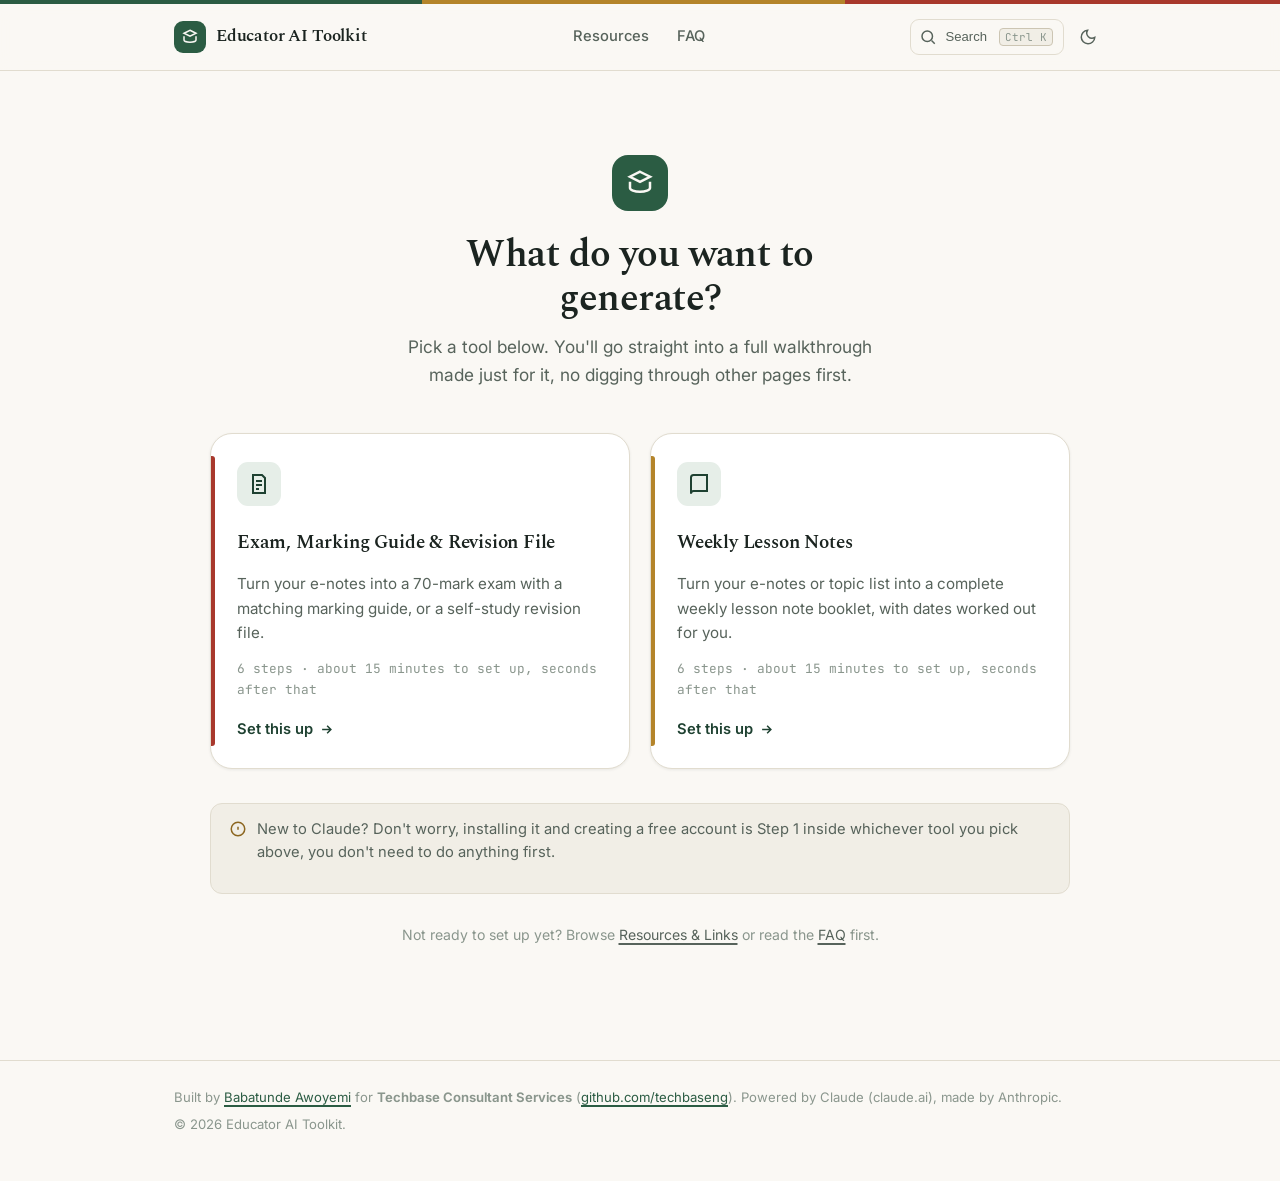
==== commit 27b428d0: "UPGRADE" ====
--- a/index.html
+++ b/index.html
@@ -6,14 +6,14 @@
 </script>
 <meta charset="utf-8">
 <meta name="viewport" content="width=device-width, initial-scale=1">
-<title>Educator AI Toolkit, Free AI Tools for Nigerian Teachers</title>
-<meta name="description" content="Free step-by-step guides for turning Claude AI into an exam paper, marking guide, revision file and weekly lesson note generator for Nigerian secondary schools.">
+<title>Educator AI Toolkit — What do you want to generate?</title>
+<meta name="description" content="Pick a tool: exam and revision file generator, or weekly lesson note generator. Each gives you a full step-by-step walkthrough with Claude.">
 <link rel="icon" type="image/svg+xml" href="assets/favicon.svg">
-<meta name="theme-color" content="#008751">
+<meta name="theme-color" content="#2B5C43">
 <meta property="og:type" content="website">
 <meta property="og:site_name" content="Educator AI Toolkit">
-<meta property="og:title" content="Educator AI Toolkit, Free AI Tools for Nigerian Teachers">
-<meta property="og:description" content="Free step-by-step guides for turning Claude AI into an exam paper, marking guide, revision file and weekly lesson note generator for Nigerian secondary schools.">
+<meta property="og:title" content="Educator AI Toolkit — What do you want to generate?">
+<meta property="og:description" content="Pick a tool, then follow a clear, full walkthrough made just for it.">
 <meta name="twitter:card" content="summary">
 <link rel="stylesheet" href="assets/style.css">
 </head>
@@ -23,220 +23,63 @@
 <div class="flag-bar"></div>
 <div class="scroll-progress" data-scroll-progress></div>
 
+<header class="topnav">
+  <div class="topnav-inner">
+    <a class="brand-link" href="index.html">
+      <span class="brand-mark"><svg viewBox="0 0 24 24" fill="none" stroke="currentColor" stroke-width="2"><path d="M12 3l8 4-8 4-8-4 8-4z"/><path d="M4 11v5c0 1.5 3.5 3 8 3s8-1.5 8-3v-5"/></svg></span>
+      <span class="brand-name"><span class="brand-name-full">Educator AI Toolkit</span></span>
+    </a>
+    <nav class="nav-links" aria-label="Site navigation">
+      <a href="resources.html">Resources</a>
+      <a href="faq.html">FAQ</a>
+    </nav>
+    <div class="nav-utility">
+      <button class="icon-btn search-trigger" data-cmdk-open type="button" aria-label="Search the toolkit"><svg viewBox="0 0 24 24" fill="none" stroke="currentColor" stroke-width="2"><circle cx="11" cy="11" r="7"/><path d="M21 21l-4.3-4.3"/></svg><span>Search</span><kbd>Ctrl K</kbd></button>
+      <button class="icon-btn" data-theme-toggle type="button" aria-pressed="false" aria-label="Switch to dark mode"><svg class="moon" viewBox="0 0 24 24" fill="none" stroke="currentColor" stroke-width="2"><path d="M21 12.6A9 9 0 1 1 11.4 3a7 7 0 0 0 9.6 9.6z"/></svg><svg class="sun" viewBox="0 0 24 24" fill="none" stroke="currentColor" stroke-width="2"><circle cx="12" cy="12" r="4"/><path d="M12 2v2M12 20v2M4 12H2M22 12h-2M4.9 4.9l1.4 1.4M17.7 17.7l1.4 1.4M4.9 19.1l1.4-1.4M17.7 6.3l1.4-1.4"/></svg></button>
+    </div>
+  </div>
+</header>
 
-<div class="sidebar-scrim" data-scrim></div>
+<div class="main" id="main-content">
 
-<div class="layout">
-<aside class="sidebar" data-sidebar aria-label="Site navigation">
-  <div class="sidebar-head">
-    <div class="topbar brand" style="position:static;background:none;border:none;padding:0;backdrop-filter:none;">
-      <span class="brand-mark"><svg viewBox="0 0 24 24" fill="none" stroke="currentColor" stroke-width="2"><path d="M12 3l8 4-8 4-8-4 8-4z"/><path d="M4 11v5c0 1.5 3.5 3 8 3s8-1.5 8-3v-5"/></svg></span>
-      Educator AI Toolkit
+  <div class="welcome">
+    <div class="welcome-mark"><svg viewBox="0 0 24 24" fill="none" stroke="currentColor" stroke-width="2"><path d="M12 3l8 4-8 4-8-4 8-4z"/><path d="M4 11v5c0 1.5 3.5 3 8 3s8-1.5 8-3v-5"/></svg></div>
+    <h1>What do you want to generate?</h1>
+    <p class="lede">Pick a tool below. You'll go straight into a full walkthrough made just for it, no digging through other pages first.</p>
+
+    <div class="choice-grid">
+      <a class="choice-card" href="exam-generator.html">
+        <span class="choice-icon"><svg viewBox="0 0 24 24" fill="none" stroke="currentColor" stroke-width="2"><path d="M9 3h6l3 3v15H6V3z"/><path d="M9 9h6M9 13h6M9 17h3"/></svg></span>
+        <h2>Exam, Marking Guide &amp; Revision File</h2>
+        <p class="choice-desc">Turn your e-notes into a 70-mark exam with a matching marking guide, or a self-study revision file.</p>
+        <span class="choice-meta">6 steps · about 15 minutes to set up, seconds after that</span>
+        <span class="choice-cta">Set this up <svg width="15" height="15" viewBox="0 0 24 24" fill="none" stroke="currentColor" stroke-width="2.4"><path d="M5 12h14M13 6l6 6-6 6"/></svg></span>
+      </a>
+
+      <a class="choice-card" href="lesson-note-generator.html">
+        <span class="choice-icon"><svg viewBox="0 0 24 24" fill="none" stroke="currentColor" stroke-width="2"><path d="M4 5.5A2.5 2.5 0 0 1 6.5 3H20v16H6.5A2.5 2.5 0 0 0 4 21.5z"/><path d="M4 5.5v16"/></svg></span>
+        <h2>Weekly Lesson Notes</h2>
+        <p class="choice-desc">Turn your e-notes or topic list into a complete weekly lesson note booklet, with dates worked out for you.</p>
+        <span class="choice-meta">6 steps · about 15 minutes to set up, seconds after that</span>
+        <span class="choice-cta">Set this up <svg width="15" height="15" viewBox="0 0 24 24" fill="none" stroke="currentColor" stroke-width="2.4"><path d="M5 12h14M13 6l6 6-6 6"/></svg></span>
+      </a>
     </div>
-    <button class="close-btn" data-sidebar-close aria-label="Close menu">✕</button>
+
+    <div class="welcome-note">
+      <svg viewBox="0 0 24 24" fill="none" stroke="currentColor" stroke-width="2"><path d="M12 9v4M12 17h.01"/><circle cx="12" cy="12" r="9"/></svg>
+      <p>New to Claude? Don't worry, installing it and creating a free account is Step 1 inside whichever tool you pick above, you don't need to do anything first.</p>
+    </div>
+
+    <p class="welcome-links">Not ready to set up yet? Browse <a href="resources.html">Resources &amp; Links</a> or read the <a href="faq.html">FAQ</a> first.</p>
   </div>
 
-  <div class="utility-row">
-    <button class="icon-btn" data-theme-toggle type="button" aria-pressed="false" aria-label="Switch to dark mode"><svg class="moon" viewBox="0 0 24 24" fill="none" stroke="currentColor" stroke-width="2"><path d="M21 12.6A9 9 0 1 1 11.4 3a7 7 0 0 0 9.6 9.6z"/></svg><svg class="sun" viewBox="0 0 24 24" fill="none" stroke="currentColor" stroke-width="2"><circle cx="12" cy="12" r="4"/><path d="M12 2v2M12 20v2M4 12H2M22 12h-2M4.9 4.9l1.4 1.4M17.7 17.7l1.4 1.4M4.9 19.1l1.4-1.4M17.7 6.3l1.4-1.4"/></svg></button>
-    <button class="icon-btn search-trigger" data-cmdk-open type="button" aria-label="Search the toolkit"><svg viewBox="0 0 24 24" fill="none" stroke="currentColor" stroke-width="2"><circle cx="11" cy="11" r="7"/><path d="M21 21l-4.3-4.3"/></svg><span>Search</span><kbd>Ctrl K</kbd></button>
-  </div>
-
-  <p class="nav-group-label">Overview</p>
-  <ul class="nav-list">
-    <li><a href="index.html"><span class="nav-icon"><svg viewBox="0 0 24 24" fill="none" stroke="currentColor" stroke-width="2"><path d="M3 11l9-8 9 8"/><path d="M5 10v10h14V10"/></svg></span>Home</a></li>
-    <li><a href="getting-started.html"><span class="nav-icon"><svg viewBox="0 0 24 24" fill="none" stroke="currentColor" stroke-width="2"><circle cx="12" cy="12" r="9"/><path d="M12 7v5l3 3"/></svg></span>Getting Started</a></li>
-  </ul>
-
-  <p class="nav-group-label">The Tools</p>
-  <ul class="nav-list">
-    <li><a href="exam-generator.html"><span class="nav-icon"><svg viewBox="0 0 24 24" fill="none" stroke="currentColor" stroke-width="2"><path d="M9 3h6l3 3v15H6V3z"/><path d="M9 9h6M9 13h6M9 17h3"/></svg></span>Exam &amp; Revision Generator</a></li>
-    <li><a href="lesson-note-generator.html"><span class="nav-icon"><svg viewBox="0 0 24 24" fill="none" stroke="currentColor" stroke-width="2"><path d="M4 5.5A2.5 2.5 0 0 1 6.5 3H20v16H6.5A2.5 2.5 0 0 0 4 21.5z"/><path d="M4 5.5v16"/></svg></span>Lesson Note Generator</a></li>
-  </ul>
-
-  <p class="nav-group-label">Help</p>
-  <ul class="nav-list">
-    <li><a href="resources.html"><span class="nav-icon"><svg viewBox="0 0 24 24" fill="none" stroke="currentColor" stroke-width="2"><path d="M10 13a5 5 0 0 0 7 0l3-3a5 5 0 0 0-7-7l-1.5 1.5"/><path d="M14 11a5 5 0 0 0-7 0l-3 3a5 5 0 0 0 7 7l1.5-1.5"/></svg></span>Resources &amp; Links</a></li>
-    <li><a href="faq.html"><span class="nav-icon"><svg viewBox="0 0 24 24" fill="none" stroke="currentColor" stroke-width="2"><circle cx="12" cy="12" r="9"/><path d="M9.5 9a2.5 2.5 0 0 1 5 0c0 1.7-2.2 1.9-2.4 3.3M12 17h.01"/></svg></span>FAQ</a></li>
-  </ul>
-
-  <div class="sidebar-foot">
-    Built by <a href="https://github.com/babatundeawo" target="_blank" rel="noopener">Babatunde Awoyemi</a><br>
-    for <a href="https://github.com/techbaseng" target="_blank" rel="noopener">Techbase Consultant Services</a><br>
-    Powered by Claude (Anthropic)
-  </div>
-</aside>
-
-  <div class="main" id="main-content">
-    <header class="topbar">
-      <div class="brand">
-        <span class="brand-mark"><svg viewBox="0 0 24 24" fill="none" stroke="currentColor" stroke-width="2"><path d="M12 3l8 4-8 4-8-4 8-4z"/><path d="M4 11v5c0 1.5 3.5 3 8 3s8-1.5 8-3v-5"/></svg></span>
-        Educator AI Toolkit
-      </div>
-      <div class="topbar-right">
-        <button class="icon-btn" data-theme-toggle type="button" aria-pressed="false" aria-label="Switch to dark mode"><svg class="moon" viewBox="0 0 24 24" fill="none" stroke="currentColor" stroke-width="2"><path d="M21 12.6A9 9 0 1 1 11.4 3a7 7 0 0 0 9.6 9.6z"/></svg><svg class="sun" viewBox="0 0 24 24" fill="none" stroke="currentColor" stroke-width="2"><circle cx="12" cy="12" r="4"/><path d="M12 2v2M12 20v2M4 12H2M22 12h-2M4.9 4.9l1.4 1.4M17.7 17.7l1.4 1.4M4.9 19.1l1.4-1.4M17.7 6.3l1.4-1.4"/></svg></button>
-        <button class="icon-btn" data-cmdk-open type="button" aria-label="Search the toolkit"><svg viewBox="0 0 24 24" fill="none" stroke="currentColor" stroke-width="2"><circle cx="11" cy="11" r="7"/><path d="M21 21l-4.3-4.3"/></svg></button>
-        <button class="hamburger" data-hamburger aria-label="Open menu" aria-expanded="false"><span></span></button>
-      </div>
-    </header>
-
-    <div class="container">
-
-      <!-- HERO -->
-      <section class="hero">
-        <div class="hero-copy">
-          <span class="eyebrow"><span class="mini-flag"><span></span><span></span><span></span></span>Free, built for Nigerian secondary schools</span>
-          <h1>Stop writing lesson notes and exam papers from scratch.</h1>
-          <p class="lede">Two ready-made Claude AI setups turn your e-notes into properly formatted Word documents. Set each one up once. After that, one sentence generates the document.</p>
-        </div>
-        <div class="hero-badge-wrap">
-          <div class="seal">
-            <div class="seal-inner">
-              <svg viewBox="0 0 24 24" fill="none" stroke="currentColor" stroke-width="2"><path d="M22 10L12 5 2 10l10 5 10-5z"/><path d="M6 12v5c0 1.5 2.7 3 6 3s6-1.5 6-3v-5"/></svg>
-              <b>Ready in ~2 min</b>
-              <span>Print ready docx</span>
-            </div>
-          </div>
-        </div>
-      </section>
-
-      <div class="kpi-row">
-        <div class="kpi"><span class="num">3</span><span class="lbl">Terms Covered</span></div>
-        <div class="kpi"><span class="num">2</span><span class="lbl">AI Tools</span></div>
-        <div class="kpi"><span class="num">70</span><span class="lbl">Exam Marks</span></div>
-        <div class="kpi"><span class="num">40</span><span class="lbl">Min per Period</span></div>
-      </div>
-
-      <!-- HOW IT WORKS -->
-      <section class="section">
-        <span class="breadcrumb-eyebrow">How it works</span>
-        <h2>Three steps, then it's yours for the term</h2>
-        <div class="how-steps">
-          <div class="how-step">
-            <span class="how-num">1</span>
-            <h3>Set up once</h3>
-            <p>Paste one instruction into a Claude Project and upload your e-notes. This takes about fifteen minutes and you never repeat it for that subject and class.</p>
-          </div>
-          <div class="how-step">
-            <span class="how-num">2</span>
-            <h3>Ask in one sentence</h3>
-            <p>Type something like "Generate Week 3, Physics, SS2" or "Third term exam for Basic Science, JSS1" whenever you need a document.</p>
-          </div>
-          <div class="how-step">
-            <span class="how-num">3</span>
-            <h3>Download and print</h3>
-            <p>Claude replies with a properly formatted Word file in under two minutes, ready to print, share, or edit further.</p>
-          </div>
-        </div>
-      </section>
-
-      <!-- THE TWO TOOLS -->
-      <section class="section">
-        <span class="breadcrumb-eyebrow">What you get</span>
-        <h2>Two tools, built around how Nigerian schools actually run</h2>
-        <div class="feature-grid">
-          <a class="feature" style="text-decoration:none;" href="exam-generator.html">
-            <span class="feature-icon"><svg viewBox="0 0 24 24" fill="none" stroke="currentColor" stroke-width="2"><path d="M9 3h6l3 3v15H6V3z"/><path d="M9 9h6M9 13h6M9 17h3"/></svg></span>
-            <h3>70-mark exams, done fairly</h3>
-            <p>30 objective questions plus 40 marks of theory, with a separate marking guide and randomly distributed answers every time.</p>
-          </a>
-          <a class="feature" style="text-decoration:none;" href="exam-generator.html">
-            <span class="feature-icon"><svg viewBox="0 0 24 24" fill="none" stroke="currentColor" stroke-width="2"><path d="M4 5.5A2.5 2.5 0 0 1 6.5 3H20v16H6.5A2.5 2.5 0 0 0 4 21.5z"/><path d="M4 5.5v16"/></svg></span>
-            <h3>Self-study revision files</h3>
-            <p>Summary notes plus practice questions with the answer directly underneath, built entirely from that term's e-note.</p>
-          </a>
-          <a class="feature" style="text-decoration:none;" href="lesson-note-generator.html">
-            <span class="feature-icon"><svg viewBox="0 0 24 24" fill="none" stroke="currentColor" stroke-width="2"><circle cx="12" cy="12" r="9"/><path d="M12 7v5l3 3"/></svg></span>
-            <h3>Dates computed automatically</h3>
-            <p>Claude fetches your state's official school calendar so week numbers, mid-term breaks and public holidays always line up correctly.</p>
-          </a>
-          <a class="feature" style="text-decoration:none;" href="lesson-note-generator.html">
-            <span class="feature-icon"><svg viewBox="0 0 24 24" fill="none" stroke="currentColor" stroke-width="2"><path d="M4 19.5A2.5 2.5 0 0 1 6.5 17H20"/><path d="M6.5 2H20v20H6.5A2.5 2.5 0 0 1 4 19.5v-15A2.5 2.5 0 0 1 6.5 2z"/></svg></span>
-            <h3>Notebook-ready lesson notes</h3>
-            <p>Every period pairs a Teacher's To-Do with a fully written Students' Note, formulas and all, so nothing is left half finished.</p>
-          </a>
-          <a class="feature" style="text-decoration:none;" href="lesson-note-generator.html">
-            <span class="feature-icon"><svg viewBox="0 0 24 24" fill="none" stroke="currentColor" stroke-width="2"><path d="M5 8l6-6 6 6M5 16l6 6 6-6"/><path d="M11 2v20"/></svg></span>
-            <h3>Works with or without e-notes</h3>
-            <p>Have full e-notes, Claude uses them first. Only have a topic list, Claude builds the content from credible sources instead.</p>
-          </a>
-          <a class="feature" style="text-decoration:none;" href="resources.html">
-            <span class="feature-icon"><svg viewBox="0 0 24 24" fill="none" stroke="currentColor" stroke-width="2"><path d="M10 13a5 5 0 0 0 7 0l3-3a5 5 0 0 0-7-7l-1.5 1.5"/><path d="M14 11a5 5 0 0 0-7 0l-3 3a5 5 0 0 0 7 7l1.5-1.5"/></svg></span>
-            <h3>Free, with a support group</h3>
-            <p>Every part of this toolkit is free to use. If you get stuck, a WhatsApp group of teachers using it is one tap away.</p>
-          </a>
-        </div>
-      </section>
-
-      <!-- WHAT YOU NEED -->
-      <section class="section">
-        <span class="breadcrumb-eyebrow">Before you start</span>
-        <h2>What you'll need</h2>
-        <div class="grid grid-3">
-          <div class="card">
-            <span class="tag">Device</span>
-            <p style="margin-bottom:0;">A phone or a computer. Nothing else.</p>
-          </div>
-          <div class="card">
-            <span class="tag">Connection</span>
-            <p style="margin-bottom:0;">Internet, only while setting up or generating.</p>
-          </div>
-          <div class="card">
-            <span class="tag">Materials</span>
-            <p style="margin-bottom:0;">Your e-notes (all 3 terms), or a topic list if you don't have e-notes.</p>
-          </div>
-        </div>
-      </section>
-
-      <!-- FOR SUPERVISORS -->
-      <section class="section" id="about">
-        <span class="breadcrumb-eyebrow">A note to supervisors and administrators</span>
-        <h2>Why this strengthens documentation, rather than replacing the teacher</h2>
-        <p>The document that comes out of either tool is a properly structured, curriculum-aligned exam, marking guide, revision file, or lesson note booklet, the same standard already expected of every teacher, produced faster and more consistently. The teacher still chooses the subject, class, term and week, still uploads or approves the source material, and still reviews and edits the result before it reaches a student. Claude removes the hours of manual formatting and typing; it does not remove the teacher's judgement.</p>
-        <div class="grid grid-3">
-          <div class="card">
-            <span class="tag">Consistency</span>
-            <p style="margin-bottom:0;">Every document follows the same header, font, margin and structure rules, term after term, teacher after teacher.</p>
-          </div>
-          <div class="card">
-            <span class="tag">Traceability</span>
-            <p style="margin-bottom:0;">Every exam and lesson note is generated from the teacher's own e-notes or topic lists, so content stays tied to what was actually taught.</p>
-          </div>
-          <div class="card">
-            <span class="tag">Time saved</span>
-            <p style="margin-bottom:0;">A weekly lesson note booklet or a 70-mark exam with marking guide is ready in about two minutes, instead of a full evening of typing.</p>
-          </div>
-        </div>
-      </section>
-
-      <div class="quote-block">
-        <svg viewBox="0 0 24 24" fill="currentColor"><path d="M9 7C6 7 4 9.5 4 12.5c0 2.7 1.9 4.7 4.3 4.7.3 2.2-1 3.6-3.3 3.8v2c4 0 6.5-2.4 6.5-6.5C11.5 12.5 10.5 9 9 7zm10 0c-3 0-5 2.5-5 5.5 0 2.7 1.9 4.7 4.3 4.7.3 2.2-1 3.6-3.3 3.8v2c4 0 6.5-2.4 6.5-6.5 0-4-1-7.5-2.5-9.5z"/></svg>
-        <p>The goal is simple: turn a task that used to take a whole evening of typing into one sentence and a two-minute wait.</p>
-        <cite>The idea behind this toolkit</cite>
-      </div>
-
-      <!-- SINGLE CTA -->
-      <section class="section">
-        <div class="cta-banner">
-          <div>
-            <h3>Ready?</h3>
-            <p>The Getting Started guide walks you through everything, step by step, then hands you off to the tool you need.</p>
-          </div>
-          <a class="btn btn-gold" href="getting-started.html">Get started →</a>
-        </div>
-      </section>
-
+  <footer class="site-footer">
+    <div class="container-wide">
+      <p>Built by <a href="https://github.com/babatundeawo" target="_blank" rel="noopener">Babatunde Awoyemi</a> for <strong>Techbase Consultant Services</strong> (<a href="https://github.com/techbaseng" target="_blank" rel="noopener">github.com/techbaseng</a>). Powered by Claude (claude.ai), made by Anthropic.</p>
+      <p>© <span data-year></span> Educator AI Toolkit.</p>
     </div>
-
-    <footer class="site-footer">
-      <div class="container">
-        <p>Built by <a href="https://github.com/babatundeawo" target="_blank" rel="noopener">Babatunde Awoyemi</a> for <strong>Techbase Consultant Services</strong> (<a href="https://github.com/techbaseng" target="_blank" rel="noopener">github.com/techbaseng</a>), STEM education, coding &amp; robotics training, and tech solutions for Nigerian schools. Powered by Claude (claude.ai), made by Anthropic.</p>
-        <p>Please do not share your Claude login with anyone. Need help? Visit the <a href="resources.html">Resources &amp; Links</a> page or the <a href="faq.html">FAQ</a>.</p>
-        <p>© <span data-year></span> Educator AI Toolkit.</p>
-      </div>
-    </footer>
-  </div>
+  </footer>
 </div>
-
 
 <div class="cmdk-overlay" data-cmdk-overlay hidden>
   <div class="cmdk-box" role="dialog" aria-modal="true" aria-label="Site search">
--- a/assets/style.css
+++ b/assets/style.css
@@ -1,840 +1,469 @@
-@import url('https://fonts.googleapis.com/css2?family=Sora:wght@500;600;700;800&family=Inter:wght@400;500;600;700&family=JetBrains+Mono:wght@400;500&display=swap');
-
-:root{
-  --ink:        #0F2016;
-  --ink-soft:   #4B5D54;
-  --paper:      #FFFFFF;
-  --paper-tint: #F4FAF7;
-  --paper-line: #E0EAE4;
-
-  --green:      #008751;
-  --green-deep: #00623B;
-  --green-dark: #073B27;
-  --green-tint: #E5F5EE;
-  --green-soft: #CDEEDF;
-
-  --gold:      #F2A93B;
-  --gold-deep: #C97F0E;
-  --gold-tint: #FFF3DE;
-
-  --sky:      #2F6FED;
-  --sky-tint: #E9F0FF;
-
-  --coral:      #E1484F;
-  --coral-tint: #FDEAEA;
-
-  --radius-sm: 10px;
-  --radius-md: 16px;
-  --radius-lg: 24px;
-  --radius-xl: 30px;
-
-  --shadow-sm: 0 1px 2px rgba(7,59,39,.07), 0 1px 1px rgba(7,59,39,.04);
-  --shadow-md: 0 10px 28px rgba(7,59,39,.10), 0 2px 8px rgba(7,59,39,.06);
-  --shadow-lg: 0 24px 60px rgba(7,59,39,.16);
-
-  --font-display: 'Sora', 'Segoe UI', sans-serif;
-  --font-body: 'Inter', 'Segoe UI', sans-serif;
-  --font-mono: 'JetBrains Mono', 'Courier New', monospace;
-
-  --sidebar-w: 280px;
-  --content-max: 880px;
-  --flagbar-h: 5px;
-
-  --flag-stripe: linear-gradient(90deg,
-      var(--green) 0 33.333%,
-      #ffffff 33.333% 66.666%,
-      var(--green) 66.666% 100%);
-
-  --topbar-bg: rgba(255,255,255,.86);
-  --scrim-bg: rgba(7,20,14,.46);
-  --overlay-bg: rgba(9,20,15,.55);
-  --color-scheme: light;
-}
-
-/* Dark theme, toggled by data-theme on the root element, defaults to the
-   visitor's OS preference on first visit and is remembered after that. */
-[data-theme="dark"]{
-  --ink:        #EAF3EC;
-  --ink-soft:   #9FB6A9;
-  --paper:      #0E1912;
-  --paper-tint: #142219;
-  --paper-line: #223228;
-
-  --green:      #1FAE72;
-  --green-deep: #29C685;
-  --green-dark: #E5F5EE;
-  --green-tint: #16281F;
-  --green-soft: #1D3728;
-
-  --gold:      #F2A93B;
-  --gold-deep: #FFCB77;
-  --gold-tint: #2B2110;
-
-  --sky:      #6B9CFF;
-  --sky-tint: #16223A;
-
-  --coral:      #FF7A80;
-  --coral-tint: #2E1618;
-
-  --shadow-sm: 0 1px 2px rgba(0,0,0,.28), 0 1px 1px rgba(0,0,0,.18);
-  --shadow-md: 0 10px 28px rgba(0,0,0,.38), 0 2px 8px rgba(0,0,0,.22);
-  --shadow-lg: 0 24px 60px rgba(0,0,0,.5);
-
-  --topbar-bg: rgba(14,25,18,.82);
-  --scrim-bg: rgba(0,0,0,.6);
-  --overlay-bg: rgba(0,0,0,.65);
-  --color-scheme: dark;
-  --hero-blob-1: #16281F;
-  --hero-blob-2: #1E1608;
-
-  --flag-stripe: linear-gradient(90deg,
-      var(--green) 0 33.333%,
-      #16281F 33.333% 66.666%,
-      var(--green) 66.666% 100%);
-}
-
-*, *::before, *::after{ box-sizing:border-box; }
-
-html{ color-scheme: var(--color-scheme); }
-
-body, .topbar, .sidebar, .btn, .card, .kpi, .callout, .step-card, details.accordion,
-.link-card, .cmdk-box, .back-to-top-btn, .theme-toggle, .icon-btn{
-  transition:background-color .25s ease, color .25s ease, border-color .25s ease, box-shadow .25s ease;
-}
-
-html{ scroll-behavior:smooth; }
-@media (prefers-reduced-motion: reduce){
-  html{ scroll-behavior:auto; }
-  *, *::before, *::after{ animation-duration:.001ms !important; animation-iteration-count:1 !important; transition-duration:.001ms !important; }
-}
-
-body{
-  margin:0;
-  font-family:var(--font-body);
-  color:var(--ink);
-  background:var(--paper);
-  -webkit-font-smoothing:antialiased;
-  line-height:1.65;
-}
-
-h1,h2,h3,h4{
-  font-family:var(--font-display);
-  color:var(--ink);
-  line-height:1.16;
-  margin:0 0 .5em;
-  letter-spacing:-.015em;
-}
-h1{ font-size:clamp(2.05rem, 5.2vw, 3rem); font-weight:800; }
-h2{ font-size:clamp(1.45rem, 3.4vw, 1.95rem); font-weight:700; }
-h3{ font-size:clamp(1.15rem, 2.6vw, 1.35rem); font-weight:700; }
-h4{ font-size:1.02rem; font-weight:700; }
-
-p{ margin:0 0 1em; }
-a{ color:var(--green-deep); text-decoration:none; }
-a:hover{ text-decoration:underline; }
-strong{ color:var(--ink); }
-
-code, .mono{ font-family:var(--font-mono); font-size:.88em; }
-
-ul, ol{ padding-left:1.3em; margin:0 0 1em; }
-li{ margin-bottom:.42em; }
-
-img, svg{ max-width:100%; display:block; }
-
-:focus-visible{
-  outline:3px solid var(--sky);
-  outline-offset:2px;
-  border-radius:4px;
-}
-
-::selection{ background:var(--green-soft); color:var(--green-dark); }
-
-.container{
-  max-width:var(--content-max);
-  margin:0 auto;
-  padding:0 20px;
-}
-
-.flag-bar{
-  height:var(--flagbar-h);
-  width:100%;
-  background:var(--flag-stripe);
-}
-
-.flag-rule{
-  height:6px;
-  border-radius:99px;
-  background:var(--flag-stripe);
-  margin:44px 0;
-  border:none;
-  opacity:.9;
-}
-
-/* Desktop is the base layout here. The mobile override block further
-   down is the ONLY place position/display flip to the overlay drawer,
-   so nothing leaks between breakpoints. */
-
-.topbar{
-  display:none;
-}
-.topbar .brand{
-  display:flex; align-items:center; gap:10px;
-  font-family:var(--font-display); font-weight:700; font-size:1.03rem;
-  color:var(--ink);
-}
-.brand-mark{
-  width:36px; height:36px; border-radius:10px;
-  background:linear-gradient(150deg, var(--green), var(--green-deep));
-  display:flex; align-items:center; justify-content:center;
-  color:#fff; flex:none;
-  box-shadow:0 3px 10px rgba(0,135,81,.35);
-}
-.brand-mark svg{ width:20px; height:20px; }
-
-.hamburger{
-  display:none;
-  width:42px; height:42px; border-radius:11px;
-  border:1px solid var(--paper-line);
-  background:var(--paper);
-  align-items:center; justify-content:center;
-  cursor:pointer;
-}
-.hamburger span{ display:block; width:18px; height:2px; background:var(--ink); position:relative; border-radius:2px; }
-.hamburger span::before, .hamburger span::after{
-  content:''; position:absolute; left:0; width:18px; height:2px; background:var(--ink); border-radius:2px;
-}
-.hamburger span::before{ top:-6px; } .hamburger span::after{ top:6px; }
-
-.layout{
-  display:grid;
-  grid-template-columns: var(--sidebar-w) minmax(0, 1fr);
-  align-items:start;
-  max-width:1240px;
-  margin:0 auto;
-}
-
-.sidebar{
-  position:sticky;
-  top:var(--flagbar-h);
-  height:calc(100vh - var(--flagbar-h));
-  width:100%;
-  background:var(--paper);
-  padding:34px 22px 30px;
-  overflow-y:auto;
-  border-right:1px solid var(--paper-line);
-}
-
-.sidebar-scrim{ display:none; }
-
-.sidebar-head{ display:flex; align-items:center; justify-content:space-between; margin-bottom:22px; }
-.sidebar .close-btn{
-  display:none;
-  width:36px; height:36px; border-radius:10px; border:1px solid var(--paper-line);
-  background:var(--paper); cursor:pointer; font-size:1.05rem; color:var(--ink-soft);
-}
-
-.nav-group-label{
-  font-size:.7rem; text-transform:uppercase; letter-spacing:.1em; font-weight:700;
-  color:var(--ink-soft); margin:20px 0 8px; padding-left:14px;
-}
-.nav-list{ list-style:none; margin:0; padding:0; }
-.nav-list li{ margin-bottom:2px; }
-.nav-list a{
-  position:relative;
-  display:flex; align-items:center; gap:11px;
-  padding:10px 12px 10px 16px; border-radius:11px; color:var(--ink-soft);
-  font-weight:600; font-size:.95rem;
-  text-decoration:none;
-  transition:background .15s ease, color .15s ease;
-}
-.nav-list a:hover{ background:var(--paper-tint); color:var(--ink); text-decoration:none; }
-.nav-list a.active{ background:var(--green-tint); color:var(--green-dark); }
-.nav-list a.active::before{
-  content:''; position:absolute; left:0; top:8px; bottom:8px; width:3px;
-  border-radius:99px; background:var(--green);
-}
-.nav-icon{
-  width:30px; height:30px; border-radius:9px; flex:none;
-  display:flex; align-items:center; justify-content:center;
-  background:var(--paper-tint); color:var(--ink-soft);
-}
-.nav-list a.active .nav-icon{ background:var(--green); color:#fff; }
-.nav-icon svg{ width:16px; height:16px; }
-
-.sidebar-foot{
-  margin-top:28px; padding-top:16px; border-top:1px solid var(--paper-line);
-  font-size:.82rem; color:var(--ink-soft);
-}
-.sidebar-foot a{ color:var(--green-deep); font-weight:600; }
-
-.main{
-  min-width:0;
-  padding:0 40px 90px;
-}
-.main .container{ margin:0; max-width:var(--content-max); padding:0; }
-
-/* ============================================================
-   MOBILE / TABLET OVERRIDE: everything the overlay drawer needs
-   lives in this one block, so nothing leaks back into desktop.
-   ============================================================ */
-@media (max-width:959px){
-  .topbar{
-    display:flex; align-items:center; justify-content:space-between;
-    gap:12px;
-    position:sticky; top:var(--flagbar-h); z-index:40;
-    padding:14px 18px;
-    background:var(--topbar-bg);
-    backdrop-filter:blur(10px) saturate(160%);
-    border-bottom:1px solid var(--paper-line);
+/* ==========================================================
+   EDUCATOR AI TOOLKIT — DESIGN SYSTEM
+   Inspired by the Nigerian school exercise book: olive-green
+   sewn cover, red cloth spine tape, gold star stickers.
+   ========================================================== */
+
+@import url('https://fonts.googleapis.com/css2?family=Spectral:wght@500;600;700&family=Inter:wght@400;500;600;700&family=JetBrains+Mono:wght@500;600&display=swap');
+
+:root {
+  /* ---- Palette: light (default) ---- */
+  --paper: #FAF8F4;
+  --paper-raised: #FFFFFF;
+  --paper-sunken: #F1EEE6;
+  --ink: #1B2420;
+  --ink-soft: #57635B;
+  --ink-faint: #8A968D;
+
+  --cover: #2B5C43;
+  --cover-deep: #1E4131;
+  --cover-tint: #E6EEE8;
+  --cover-tint-strong: #D5E4DA;
+
+  --spine: #A8382C;
+  --spine-tint: #F6E5E1;
+  --spine-deep: #832A20;
+
+  --gold: #B4842A;
+  --gold-tint: #F6ECD3;
+  --gold-deep: #8C6620;
+
+  --border: #E1DCCF;
+  --border-strong: #CCC5B3;
+
+  --shadow: 0 1px 2px rgba(27,36,32,.04), 0 6px 20px -8px rgba(27,36,32,.14);
+  --shadow-sm: 0 1px 3px rgba(27,36,32,.08);
+
+  --font-display: 'Spectral', Georgia, 'Times New Roman', serif;
+  --font-body: 'Inter', -apple-system, BlinkMacSystemFont, 'Segoe UI', sans-serif;
+  --font-mono: 'JetBrains Mono', ui-monospace, 'SFMono-Regular', Menlo, monospace;
+
+  --radius-lg: 22px;
+  --radius-md: 12px;
+  --radius-sm: 6px;
+  --radius-xs: 3px;
+
+  --max-w: 760px;
+  --max-w-wide: 980px;
+}
+
+[data-theme="dark"] {
+  --paper: #12201A;
+  --paper-raised: #182A22;
+  --paper-sunken: #0D1712;
+  --ink: #EAF1EC;
+  --ink-soft: #A9BBAF;
+  --ink-faint: #718075;
+
+  --cover: #63A883;
+  --cover-deep: #7FC29D;
+  --cover-tint: #1C3529;
+  --cover-tint-strong: #23402F;
+
+  --spine: #E07A67;
+  --spine-tint: #3A231F;
+  --spine-deep: #F0947F;
+
+  --gold: #E3B65B;
+  --gold-tint: #3A2F17;
+  --gold-deep: #F0C877;
+
+  --border: #24382C;
+  --border-strong: #365142;
+
+  --shadow: 0 1px 2px rgba(0,0,0,.2), 0 10px 28px -10px rgba(0,0,0,.5);
+  --shadow-sm: 0 1px 3px rgba(0,0,0,.3);
+}
+
+* { box-sizing: border-box; }
+html { -webkit-text-size-adjust: 100%; scroll-behavior: smooth; }
+@media (prefers-reduced-motion: reduce) {
+  html { scroll-behavior: auto; }
+  * { animation-duration: 0.001ms !important; animation-iteration-count: 1 !important; transition-duration: 0.001ms !important; }
+}
+
+body {
+  margin: 0;
+  background: var(--paper);
+  color: var(--ink);
+  font-family: var(--font-body);
+  font-size: 16px;
+  line-height: 1.6;
+  -webkit-font-smoothing: antialiased;
+}
+
+a { color: var(--cover); text-decoration-thickness: 1.5px; text-underline-offset: 3px; }
+a:hover { color: var(--cover-deep); }
+[data-theme="dark"] a:hover { color: var(--cover-deep); }
+
+::selection { background: var(--gold-tint); color: var(--ink); }
+
+.skip-link {
+  position: absolute; left: -999px; top: 0; background: var(--ink); color: var(--paper);
+  padding: 10px 16px; z-index: 999; border-radius: 0 0 8px 0;
+}
+.skip-link:focus { left: 0; }
+
+:focus-visible { outline: 2.5px solid var(--gold); outline-offset: 2px; }
+
+/* ---- Flag bar (thin tri-colour strip, top of page) ---- */
+.flag-bar {
+  height: 4px;
+  background: linear-gradient(90deg, var(--cover) 0 33%, var(--gold) 33% 66%, var(--spine) 66% 100%);
+}
+
+.scroll-progress {
+  position: fixed; top: 4px; left: 0; height: 3px; width: 0%;
+  background: var(--gold); z-index: 60; transition: width .1s linear;
+}
+
+/* ============ TOP NAV (replaces old sidebar) ============ */
+.topnav {
+  position: sticky; top: 0; z-index: 50;
+  background: color-mix(in srgb, var(--paper) 92%, transparent);
+  backdrop-filter: blur(10px);
+  border-bottom: 1px solid var(--border);
+}
+.topnav-inner {
+  max-width: var(--max-w-wide);
+  margin: 0 auto;
+  padding: 14px 24px;
+  display: flex; align-items: center; justify-content: space-between; gap: 16px;
+}
+.brand-link { display: flex; align-items: center; gap: 10px; text-decoration: none; color: var(--ink); }
+.brand-link:hover { color: var(--ink); }
+.brand-mark {
+  width: 32px; height: 32px; border-radius: 9px; background: var(--cover); color: var(--paper);
+  display: flex; align-items: center; justify-content: center; flex-shrink: 0;
+}
+.brand-mark svg { width: 18px; height: 18px; }
+.brand-name { font-family: var(--font-display); font-weight: 600; font-size: 1.05rem; letter-spacing: -.01em; }
+.brand-name .brand-name-full { }
+@media (max-width: 480px) { .brand-name { display: none; } }
+
+.nav-links { display: flex; align-items: center; gap: 4px; }
+.nav-links a {
+  color: var(--ink-soft); text-decoration: none; font-size: .92rem; font-weight: 500;
+  padding: 7px 12px; border-radius: 8px; transition: background .15s, color .15s;
+}
+.nav-links a:hover { background: var(--cover-tint); color: var(--cover-deep); }
+.nav-links a.active { color: var(--cover-deep); background: var(--cover-tint); }
+
+.nav-utility { display: flex; align-items: center; gap: 6px; }
+.icon-btn {
+  display: flex; align-items: center; justify-content: center; gap: 6px;
+  width: 36px; height: 36px; border-radius: 9px; border: 1px solid transparent;
+  background: transparent; color: var(--ink-soft); cursor: pointer;
+}
+.icon-btn:hover { background: var(--cover-tint); color: var(--cover-deep); }
+.icon-btn svg { width: 18px; height: 18px; }
+.icon-btn .moon { display: block; } .icon-btn .sun { display: none; }
+[data-theme="dark"] .icon-btn .moon { display: none; } [data-theme="dark"] .icon-btn .sun { display: block; }
+
+.search-trigger { width: auto; padding: 0 10px 0 10px; border: 1px solid var(--border); font-size: .82rem; }
+.search-trigger span { display: none; }
+.search-trigger kbd { display: none; }
+@media (min-width: 700px) {
+  .search-trigger { padding: 0 10px 0 8px; }
+  .search-trigger span { display: inline; margin-left: 2px; color: var(--ink-soft); }
+  .search-trigger kbd {
+    display: inline-block; margin-left: 6px; font-family: var(--font-mono); font-size: .68rem;
+    background: var(--paper-sunken); border: 1px solid var(--border-strong); border-radius: 4px; padding: 1px 5px; color: var(--ink-faint);
   }
-  .hamburger{ display:flex; }
-
-  .layout{ display:block; max-width:none; margin:0; }
-
-  .sidebar{
-    position:fixed; top:0; left:0; bottom:0; right:auto;
-    height:100%;
-    width:min(84vw, 320px);
-    z-index:60;
-    padding:20px 20px 30px;
-    transform:translateX(-105%);
-    transition:transform .3s cubic-bezier(.2,.8,.2,1);
-  }
-  .sidebar.is-open{ transform:translateX(0); box-shadow:var(--shadow-lg); }
-
-  .sidebar-scrim{
-    display:block;
-    position:fixed; inset:0; background:var(--scrim-bg);
-    backdrop-filter:blur(2px);
-    z-index:55; opacity:0; pointer-events:none; transition:opacity .25s ease;
-  }
-  .sidebar-scrim.is-open{ opacity:1; pointer-events:auto; }
-
-  .sidebar .close-btn{ display:flex; align-items:center; justify-content:center; }
-
-  .main{ padding:26px 0 70px; }
-  .main .container{ margin:0 auto; max-width:var(--content-max); padding:0 20px; }
-}
-
-.hero{
-  position:relative;
-  padding:38px 0 14px;
-  display:flex; flex-direction:column; gap:26px;
-  overflow:hidden;
-}
-.hero::before{
-  content:'';
-  position:absolute; top:-140px; right:-160px;
-  width:420px; height:420px; border-radius:50%;
-  background:radial-gradient(circle, var(--hero-blob-1, var(--green-tint)) 0%, transparent 70%);
-  z-index:-1;
-  pointer-events:none;
-}
-.hero::after{
-  content:'';
-  position:absolute; bottom:-120px; left:-140px;
-  width:320px; height:320px; border-radius:50%;
-  background:radial-gradient(circle, var(--hero-blob-2, var(--gold-tint)) 0%, transparent 72%);
-  z-index:-1;
-  pointer-events:none;
-}
-@media (min-width:760px){
-  .hero{ flex-direction:row; align-items:center; gap:44px; padding:56px 0 24px; }
-  .hero-copy{ flex:1; }
-  .hero-badge-wrap{ flex:none; }
-}
-
-.eyebrow{
-  display:inline-flex; align-items:center; gap:9px;
-  background:var(--green-tint); color:var(--green-dark);
-  font-weight:700; font-size:.78rem; letter-spacing:.05em; text-transform:uppercase;
-  padding:7px 14px 7px 8px; border-radius:99px; margin-bottom:16px;
-}
-.eyebrow .mini-flag{
-  display:flex; width:20px; height:14px; border-radius:3px; overflow:hidden;
-  box-shadow:0 0 0 1px rgba(0,0,0,.06);
-}
-.eyebrow .mini-flag span{ flex:1; }
-.eyebrow .mini-flag span:nth-child(1),
-.eyebrow .mini-flag span:nth-child(3){ background:var(--green); }
-.eyebrow .mini-flag span:nth-child(2){ background:#fff; }
-
-.hero h1{ margin-bottom:.4em; }
-.hero .lede{ font-size:1.1rem; color:var(--ink-soft); max-width:54ch; }
-
-.hero-ctas{ display:flex; flex-wrap:wrap; gap:12px; margin-top:24px; }
-
-.seal{
-  width:168px; height:168px; border-radius:50%;
-  background:var(--green);
-  box-shadow:0 0 0 7px var(--paper), 0 0 0 13px var(--green), var(--shadow-md);
-  display:flex; align-items:center; justify-content:center;
-  margin:14px auto; flex:none;
-  animation:seal-in .6s cubic-bezier(.2,.8,.2,1) both;
-}
-.seal-inner{
-  width:118px; height:118px; border-radius:50%;
-  background:var(--paper);
-  display:flex; flex-direction:column; align-items:center; justify-content:center; gap:4px;
-  text-align:center;
-}
-.seal-inner svg{ width:30px; height:30px; color:var(--green-deep); }
-.seal-inner b{ font-family:var(--font-display); font-weight:800; color:var(--green-dark); font-size:.82rem; letter-spacing:.03em; }
-.seal-inner span{ font-size:.62rem; font-weight:700; color:var(--ink-soft); text-transform:uppercase; letter-spacing:.06em; }
-
-@keyframes seal-in{
-  from{ opacity:0; transform:scale(.85) rotate(-6deg); }
-  to{ opacity:1; transform:scale(1) rotate(0); }
-}
-
-.kpi-row{ display:flex; flex-wrap:wrap; gap:12px; margin:22px 0; }
-.kpi{
-  flex:1; min-width:128px;
-  background:var(--paper); border:1px solid var(--paper-line);
-  border-radius:var(--radius-md); padding:16px;
-  text-align:center;
-  box-shadow:var(--shadow-sm);
-  transition:transform .18s ease, box-shadow .18s ease;
-}
-.kpi:hover{ transform:translateY(-3px); box-shadow:var(--shadow-md); }
-.kpi .num{ font-family:var(--font-display); font-weight:800; font-size:1.7rem; color:var(--green-deep); display:block; }
-.kpi .lbl{ font-size:.76rem; color:var(--ink-soft); text-transform:uppercase; letter-spacing:.05em; font-weight:700; }
-
-.btn{
-  display:inline-flex; align-items:center; gap:8px;
-  padding:13px 22px; border-radius:99px;
-  font-family:var(--font-body); font-weight:700; font-size:.95rem;
-  border:2px solid transparent; cursor:pointer; text-decoration:none;
-  transition:transform .14s ease, box-shadow .14s ease, background .15s ease, border-color .15s ease;
-  white-space:nowrap;
-}
-.btn:hover{ text-decoration:none; transform:translateY(-2px); }
-.btn:active{ transform:translateY(0); }
-.btn-primary{
-  background:linear-gradient(135deg, var(--green), var(--green-deep));
-  color:#fff; box-shadow:0 6px 18px rgba(0,135,81,.32);
-}
-.btn-primary:hover{ box-shadow:0 10px 26px rgba(0,135,81,.4); }
-.btn-gold{ background:var(--gold); color:var(--green-dark); box-shadow:0 6px 18px rgba(242,169,59,.35); }
-.btn-gold:hover{ background:var(--gold-deep); color:#fff; }
-.btn-ghost{ background:#fff; border-color:var(--paper-line); color:var(--ink); }
-.btn-ghost:hover{ border-color:var(--green); color:var(--green-deep); }
-.btn-sm{ padding:9px 16px; font-size:.83rem; border-radius:99px; }
-.btn svg{ width:16px; height:16px; }
-
-.grid{ display:grid; gap:18px; margin:24px 0; }
-@media (min-width:640px){ .grid-2{ grid-template-columns:1fr 1fr; } }
-@media (min-width:640px){ .grid-3{ grid-template-columns:repeat(3,1fr); } }
-
-.card{
-  background:var(--paper); border:1px solid var(--paper-line); border-radius:var(--radius-md);
-  padding:22px; box-shadow:var(--shadow-sm);
-  transition:transform .16s ease, box-shadow .16s ease, border-color .16s ease;
-  position:relative;
-}
-.card:hover{ transform:translateY(-3px); box-shadow:var(--shadow-md); border-color:var(--green-soft); }
-.card h3{ margin-bottom:.35em; }
-.card h4{ margin-bottom:.35em; }
-.card .tag{
-  display:inline-block; font-size:.72rem; font-weight:700; letter-spacing:.05em; text-transform:uppercase;
-  color:var(--green-dark); background:var(--green-tint); padding:4px 11px; border-radius:99px; margin-bottom:11px;
-}
-
-.step-card{
-  position:relative;
-  background:var(--paper-tint);
-  border:1px solid var(--paper-line);
-  border-radius:var(--radius-lg);
-  padding:30px 22px 22px;
-  margin:28px 0 22px;
-}
-.step-card::before{
-  content:'';
-  position:absolute; left:0; right:0; top:0; height:5px;
-  border-radius:var(--radius-lg) var(--radius-lg) 0 0;
-  background:var(--flag-stripe);
-}
-.step-num{
-  position:absolute; top:-20px; left:24px;
-  width:40px; height:40px; border-radius:50%;
-  background:var(--green); color:#fff; font-family:var(--font-display); font-weight:800;
-  display:flex; align-items:center; justify-content:center; font-size:1.05rem;
-  box-shadow:0 6px 16px rgba(0,135,81,.35), 0 0 0 4px #fff;
-}
-
-.tool-card{
-  border:1px solid var(--paper-line); border-radius:var(--radius-xl);
-  padding:28px; background:linear-gradient(175deg, #fff, var(--paper-tint));
-  box-shadow:var(--shadow-sm); display:flex; flex-direction:column; gap:13px;
-  transition:transform .18s ease, box-shadow .18s ease;
-}
-.tool-card:hover{ transform:translateY(-4px); box-shadow:var(--shadow-lg); }
-.tool-card .icon-badge{
-  width:50px; height:50px; border-radius:14px;
-  display:flex; align-items:center; justify-content:center;
-}
-.tool-card .icon-badge svg{ width:25px; height:25px; }
-.tool-card.forest .icon-badge{ background:var(--green-tint); color:var(--green-deep); }
-.tool-card.gold .icon-badge{ background:var(--gold-tint); color:var(--gold-deep); }
-
-.callout{
-  border-radius:var(--radius-md); padding:18px 20px 18px 18px; margin:22px 0;
-  border-left:4px solid transparent; display:flex; gap:13px; align-items:flex-start;
-  background:var(--paper-tint);
-}
-.callout svg{ width:21px; height:21px; flex:none; margin-top:2px; }
-.callout-info{ border-color:var(--sky); }
-.callout-info svg{ color:var(--sky); }
-.callout-warn{ border-color:var(--gold-deep); background:var(--gold-tint); }
-.callout-warn svg{ color:var(--gold-deep); }
-.callout-important{ border-color:var(--coral); background:var(--coral-tint); }
-.callout-important svg{ color:var(--coral); }
-.callout-success{ border-color:var(--green); background:var(--green-tint); }
-.callout-success svg{ color:var(--green-deep); }
-.callout b{ color:inherit; }
-.callout p{ margin:0; }
-.callout p + p{ margin-top:.5em; }
-
-.table-wrap{ overflow-x:auto; margin:20px 0; border:1px solid var(--paper-line); border-radius:var(--radius-md); box-shadow:var(--shadow-sm); }
-table{ border-collapse:collapse; width:100%; min-width:440px; font-size:.92rem; }
-thead th{
-  background:var(--green-dark); color:#fff; text-align:left; padding:12px 15px;
-  font-family:var(--font-display); font-weight:700; font-size:.84rem;
-}
-tbody td{ padding:12px 15px; border-top:1px solid var(--paper-line); }
-tbody tr:nth-child(even){ background:var(--paper-tint); }
-tbody tr:hover{ background:var(--green-tint); }
-tbody td strong{ color:var(--green-dark); }
-
-details.accordion{
-  border:1px solid var(--paper-line); border-radius:var(--radius-md);
-  margin:14px 0; background:var(--paper); overflow:hidden;
-  box-shadow:var(--shadow-sm);
-}
-details.accordion > summary{
-  list-style:none; cursor:pointer; padding:17px 19px;
-  display:flex; align-items:center; justify-content:space-between; gap:10px;
-  font-family:var(--font-display); font-weight:700; font-size:1rem;
-  background:var(--paper-tint);
-}
-details.accordion > summary::-webkit-details-marker{ display:none; }
-details.accordion > summary::after{
-  content:'+'; font-size:1.35rem; color:var(--green); transition:transform .2s ease; flex:none;
-  width:26px; height:26px; border-radius:50%; background:#fff; display:flex; align-items:center; justify-content:center;
-}
-details.accordion[open] > summary::after{ content:'\2212'; }
-details.accordion .accordion-body{ padding:19px; }
-
-.copy-block{
-  position:relative; background:var(--green-dark); color:#EAF6F0;
-  border-radius:var(--radius-md); padding:22px; margin:14px 0 22px;
-  font-family:var(--font-mono); font-size:.82rem; line-height:1.7;
-  white-space:pre-wrap; word-break:break-word;
-  max-height:440px; overflow-y:auto;
-  box-shadow:var(--shadow-md);
-}
-.copy-block .placeholder{ color:var(--gold); font-weight:600; }
-.copy-btn-row{ display:flex; justify-content:flex-end; margin:-6px 0 8px; }
-.copy-btn{
-  display:inline-flex; align-items:center; gap:7px;
-  background:var(--green); color:#fff; border:none; border-radius:99px;
-  padding:9px 16px; font-weight:700; font-size:.82rem; cursor:pointer;
-  font-family:var(--font-body);
-  transition:background .15s ease, transform .12s ease;
-}
-.copy-btn:hover{ background:var(--green-deep); transform:translateY(-1px); }
-.copy-btn.copied{ background:var(--gold-deep); }
-.copy-btn svg{ width:15px; height:15px; }
-
-.filename-chip{
-  display:inline-flex; align-items:center; gap:6px;
-  font-family:var(--font-mono); font-size:.82rem; background:var(--paper-tint);
-  border:1px solid var(--paper-line); padding:5px 11px; border-radius:8px; color:var(--green-dark);
-}
-
-.section{ margin:48px 0; }
-.section-head{ margin-bottom:16px; }
-.divider{ height:1px; background:var(--paper-line); margin:40px 0; border:none; }
-
-.pill-row{ display:flex; flex-wrap:wrap; gap:8px; margin:14px 0; }
-.pill{
-  font-size:.8rem; font-weight:700; padding:6px 13px; border-radius:99px;
-  background:var(--paper-tint); border:1px solid var(--paper-line); color:var(--ink-soft);
-}
-
-.link-card{
-  display:flex; align-items:center; justify-content:space-between; gap:12px;
-  padding:15px 17px; border:1px solid var(--paper-line); border-radius:var(--radius-md);
-  background:var(--paper); margin-bottom:11px;
-  transition:border-color .15s ease, transform .15s ease, box-shadow .15s ease;
-}
-.link-card:hover{ border-color:var(--green); transform:translateY(-2px); box-shadow:var(--shadow-sm); }
-.link-card .label{ font-weight:700; color:var(--ink); }
-.link-card .sub{ font-size:.84rem; color:var(--ink-soft); }
-
-.faq-item summary{ font-weight:700; }
-
-footer.site-footer{
-  border-top:1px solid var(--paper-line); margin-top:64px; padding:32px 0 44px;
-  color:var(--ink-soft); font-size:.86rem;
-  position:relative;
-}
-footer.site-footer::before{
-  content:''; position:absolute; top:-1px; left:0; right:0; height:4px;
-  background:var(--flag-stripe);
-}
-footer.site-footer a{ color:var(--green-deep); font-weight:600; }
-
-.breadcrumb-eyebrow{
-  font-size:.78rem; font-weight:700; text-transform:uppercase; letter-spacing:.07em;
-  color:var(--green-deep); margin-bottom:12px; display:block;
-}
-
-.two-col-note{ display:grid; gap:18px; }
-@media (min-width:720px){ .two-col-note{ grid-template-columns:1fr 1fr; } }
-
-.back-to-top{ display:inline-flex; align-items:center; gap:6px; font-weight:700; font-size:.85rem; }
-
-.cta-banner{
-  border-radius:var(--radius-xl);
-  padding:30px 26px;
-  background:linear-gradient(135deg, var(--green-dark), var(--green-deep) 55%, var(--green));
-  color:#fff;
-  display:flex; flex-wrap:wrap; align-items:center; justify-content:space-between; gap:18px;
-  position:relative; overflow:hidden;
-}
-.cta-banner::after{
-  content:'';
-  position:absolute; right:-60px; top:-60px; width:220px; height:220px; border-radius:50%;
-  background:rgba(255,255,255,.08);
-}
-.cta-banner h3{ color:#fff; margin-bottom:.25em; }
-.cta-banner p{ color:rgba(255,255,255,.82); margin-bottom:0; }
-
-.reveal{ opacity:0; transform:translateY(14px); transition:opacity .5s ease, transform .5s ease; }
-.reveal.is-visible{ opacity:1; transform:translateY(0); }
-
-a.card{ text-decoration:none; display:block; }
-a.card:hover{ text-decoration:none; }
-
-/* ---- Step-by-step reveal wizard ---- */
-.stepper-progress{
-  display:inline-flex; align-items:center; gap:8px;
-  font-family:var(--font-display); font-size:.78rem; font-weight:700;
-  color:var(--green-deep); background:var(--green-tint);
-  padding:7px 15px; border-radius:99px; margin-bottom:18px;
-}
-.stepper-progress .dot{ width:6px; height:6px; border-radius:50%; background:var(--green); }
-
-.stepper{ position:relative; }
-
-details.step-card{ cursor:default; }
-details.step-card > summary{
-  cursor:pointer; list-style:none;
-  display:flex; align-items:flex-start; justify-content:space-between; gap:14px;
-  margin:-8px -22px 0; padding:8px 22px;
-}
-details.step-card > summary::-webkit-details-marker{ display:none; }
-details.step-card > summary::after{
-  content:''; flex:none; width:12px; height:12px; margin-top:8px;
-  border-right:2px solid var(--ink-soft); border-bottom:2px solid var(--ink-soft);
-  transform:rotate(45deg); transition:transform .2s ease;
-}
-details.step-card[open] > summary::after{ transform:rotate(-135deg); }
-details.step-card > summary h3{ margin-bottom:.2em; }
-details.step-card .step-teaser{
-  font-family:var(--font-body); font-weight:500; font-size:.86rem; color:var(--ink-soft);
-}
-details.step-card[open] > summary{ padding-bottom:14px; }
-.step-body{ padding-top:16px; }
-details.step-card:not([open]) .step-body{ display:none; }
-
-.step-next-row{ margin-top:22px; display:flex; justify-content:flex-end; }
-
-/* connecting line behind the numbered badges */
-.stepper > details.step-card:not(:last-child)::after{
-  content:''; position:absolute; left:20px; width:2px; height:22px;
-  background:var(--paper-line); transform:translateY(100%);
-}
-
-/* ============================================================
-   ACCESSIBILITY: skip link
-   ============================================================ */
-.skip-link{
-  position:fixed; top:-60px; left:14px; z-index:200;
-  background:var(--green-dark); color:#fff; padding:11px 18px;
-  border-radius:0 0 var(--radius-sm) var(--radius-sm);
-  font-weight:700; font-size:.88rem; text-decoration:none;
-  transition:top .18s ease;
-}
-.skip-link:focus{ top:0; text-decoration:none; }
-
-/* ============================================================
-   SCROLL PROGRESS BAR
-   ============================================================ */
-.scroll-progress{
-  position:sticky; top:var(--flagbar-h); left:0; z-index:41;
-  height:3px; width:0%;
-  background:linear-gradient(90deg, var(--gold), var(--green));
-  transition:width .12s ease-out;
-}
-@media (max-width:959px){ .scroll-progress{ top:0; } }
-
-/* ============================================================
-   UTILITY BUTTONS: theme toggle + search trigger
-   ============================================================ */
-.utility-row{ display:flex; gap:8px; margin:0 0 20px; }
-.icon-btn{
-  display:inline-flex; align-items:center; justify-content:center; gap:8px;
-  width:38px; height:38px; border-radius:11px;
-  border:1px solid var(--paper-line); background:var(--paper);
-  color:var(--ink-soft); cursor:pointer; flex:none;
-}
-.icon-btn:hover{ color:var(--green-deep); border-color:var(--green-soft); }
-.icon-btn svg{ width:17px; height:17px; }
-.icon-btn .sun{ display:none; }
-[data-theme="dark"] .icon-btn .moon{ display:none; }
-[data-theme="dark"] .icon-btn .sun{ display:block; }
-
-.topbar-right{ display:flex; gap:8px; align-items:center; }
-
-.search-trigger{
-  flex:1; justify-content:flex-start; width:auto; padding:0 12px;
-  font-family:var(--font-body); font-size:.85rem; font-weight:600; color:var(--ink-soft);
-}
-.search-trigger kbd{
-  margin-left:auto; font-family:var(--font-mono); font-size:.72rem; font-weight:600;
-  background:var(--paper-tint); border:1px solid var(--paper-line); border-radius:5px;
-  padding:2px 6px; color:var(--ink-soft);
-}
-@media (max-width:959px){
-  .utility-row{ margin:0; }
-  .search-trigger{ display:none; }
-}
-
-/* ============================================================
-   COMMAND PALETTE / SITE SEARCH
-   ============================================================ */
-.cmdk-overlay{
-  position:fixed; inset:0; z-index:120;
-  background:var(--overlay-bg); backdrop-filter:blur(3px);
-  display:flex; align-items:flex-start; justify-content:center;
-  padding:12vh 16px 16px;
-  opacity:0; pointer-events:none; transition:opacity .18s ease;
-}
-.cmdk-overlay.is-open{ opacity:1; pointer-events:auto; }
-.cmdk-box{
-  width:100%; max-width:560px; max-height:70vh;
-  background:var(--paper); border:1px solid var(--paper-line); border-radius:var(--radius-lg);
-  box-shadow:var(--shadow-lg); overflow:hidden; display:flex; flex-direction:column;
-  transform:translateY(-10px); transition:transform .18s ease;
-}
-.cmdk-overlay.is-open .cmdk-box{ transform:translateY(0); }
-.cmdk-input-row{
-  display:flex; align-items:center; gap:12px; padding:16px 18px;
-  border-bottom:1px solid var(--paper-line); flex:none;
-}
-.cmdk-input-row svg{ width:18px; height:18px; color:var(--ink-soft); flex:none; }
-.cmdk-input-row input{
-  flex:1; border:none; outline:none; background:transparent;
-  font-family:var(--font-body); font-size:1rem; color:var(--ink);
-}
-.cmdk-input-row input::placeholder{ color:var(--ink-soft); }
-.cmdk-input-row kbd{
-  font-family:var(--font-mono); font-size:.72rem; font-weight:600;
-  background:var(--paper-tint); border:1px solid var(--paper-line); border-radius:5px;
-  padding:3px 7px; color:var(--ink-soft); flex:none;
-}
-.cmdk-results{ overflow-y:auto; padding:8px; }
-.cmdk-item{
-  display:flex; flex-direction:column; gap:2px;
-  padding:11px 12px; border-radius:11px; cursor:pointer;
-  text-decoration:none; color:var(--ink);
-}
-.cmdk-item:hover, .cmdk-item.is-active{ background:var(--green-tint); text-decoration:none; }
-.cmdk-item .cmdk-item-title{ font-weight:700; font-size:.94rem; }
-.cmdk-item .cmdk-item-sub{ font-size:.8rem; color:var(--ink-soft); }
-.cmdk-empty{ padding:22px 14px; text-align:center; color:var(--ink-soft); font-size:.9rem; }
-.cmdk-group-label{
-  font-size:.68rem; font-weight:700; text-transform:uppercase; letter-spacing:.08em;
-  color:var(--ink-soft); padding:10px 12px 4px;
-}
-
-/* ============================================================
-   BACK TO TOP BUTTON
-   ============================================================ */
-.back-to-top-btn{
-  position:fixed; right:20px; bottom:20px; z-index:70;
-  width:46px; height:46px; border-radius:50%;
-  background:var(--green); color:#fff; border:none; cursor:pointer;
-  display:flex; align-items:center; justify-content:center;
-  box-shadow:var(--shadow-md);
-  opacity:0; transform:translateY(10px) scale(.9); pointer-events:none;
-  transition:opacity .2s ease, transform .2s ease, background .15s ease;
-}
-.back-to-top-btn.is-visible{ opacity:1; transform:translateY(0) scale(1); pointer-events:auto; }
-.back-to-top-btn:hover{ background:var(--green-deep); }
-.back-to-top-btn svg{ width:19px; height:19px; }
-
-/* ============================================================
-   HOME PAGE EXTRAS: how-it-works, feature grid, supervisor note
-   ============================================================ */
-.how-steps{ display:grid; gap:18px; margin:24px 0; counter-reset:how-step; }
-@media (min-width:760px){ .how-steps{ grid-template-columns:repeat(3,1fr); } }
-.how-step{
-  position:relative; background:var(--paper); border:1px solid var(--paper-line);
-  border-radius:var(--radius-lg); padding:26px 20px 20px; box-shadow:var(--shadow-sm);
-}
-.how-step .how-num{
-  display:inline-flex; align-items:center; justify-content:center;
-  width:34px; height:34px; border-radius:10px; margin-bottom:12px;
-  background:var(--green-tint); color:var(--green-dark);
-  font-family:var(--font-display); font-weight:800; font-size:.98rem;
-}
-.how-step h3{ margin-bottom:.3em; font-size:1.08rem; }
-.how-step p{ margin-bottom:0; color:var(--ink-soft); font-size:.93rem; }
-.how-step:not(:last-child)::after{
-  content:''; position:absolute; right:-11px; top:38px; width:20px; height:20px;
-  background:var(--paper); border-right:1px solid var(--paper-line); border-top:1px solid var(--paper-line);
-  transform:rotate(45deg); display:none;
-}
-@media (min-width:760px){ .how-step:not(:last-child)::after{ display:block; } }
-
-.feature-grid{ display:grid; gap:16px; margin:24px 0; }
-@media (min-width:640px){ .feature-grid{ grid-template-columns:repeat(2,1fr); } }
-@media (min-width:960px){ .feature-grid{ grid-template-columns:repeat(3,1fr); } }
-.feature{
-  display:block;
-  padding:20px; border-radius:var(--radius-md); border:1px solid var(--paper-line);
-  background:var(--paper-tint);
-  transition:transform .16s ease, box-shadow .16s ease, border-color .16s ease;
-}
-a.feature:hover{ transform:translateY(-3px); box-shadow:var(--shadow-md); border-color:var(--green-soft); text-decoration:none; }
-.feature .feature-icon{
-  width:38px; height:38px; border-radius:10px; margin-bottom:12px;
-  background:var(--paper); border:1px solid var(--paper-line);
-  display:flex; align-items:center; justify-content:center; color:var(--green-deep);
-}
-.feature .feature-icon svg{ width:19px; height:19px; }
-.feature h3{ font-size:1rem; margin-bottom:.3em; }
-.feature p{ margin-bottom:0; font-size:.9rem; color:var(--ink-soft); }
-
-.quote-block{
-  border-radius:var(--radius-xl); padding:30px 28px; margin:32px 0;
-  background:var(--paper-tint); border:1px solid var(--paper-line);
-  position:relative;
-}
-.quote-block svg{ width:30px; height:30px; color:var(--gold); margin-bottom:12px; }
-.quote-block p{ font-family:var(--font-display); font-size:1.12rem; font-weight:600; line-height:1.5; color:var(--ink); margin-bottom:10px; }
-.quote-block cite{ font-style:normal; font-size:.86rem; color:var(--ink-soft); font-weight:600; }
-
-/* ============================================================
-   MISC POLISH
-   ============================================================ */
-::-webkit-scrollbar{ width:11px; height:11px; }
-::-webkit-scrollbar-track{ background:transparent; }
-::-webkit-scrollbar-thumb{ background:var(--paper-line); border-radius:99px; border:3px solid var(--paper); }
-::-webkit-scrollbar-thumb:hover{ background:var(--ink-soft); }
-
-.copy-block::-webkit-scrollbar-thumb{ background:rgba(255,255,255,.25); border-color:var(--green-dark); }
-.cmdk-results::-webkit-scrollbar-thumb{ background:var(--paper-line); border-color:var(--paper); }
+}
+
+@media (max-width: 700px) {
+  .nav-links { display: none; }
+}
+
+/* ============ CONTAINER / PAGE ============ */
+.main { min-height: 70vh; }
+.container { max-width: var(--max-w); margin: 0 auto; padding: 48px 24px 32px; }
+.container-wide { max-width: var(--max-w-wide); margin: 0 auto; padding: 48px 24px 32px; }
+
+.breadcrumb-eyebrow {
+  display: inline-flex; align-items: center; gap: 6px;
+  font-size: .82rem; color: var(--ink-faint); margin-bottom: 10px;
+}
+.breadcrumb-eyebrow a { color: var(--ink-faint); }
+.breadcrumb-eyebrow a:hover { color: var(--cover); }
+
+h1 {
+  font-family: var(--font-display); font-weight: 600; letter-spacing: -.015em;
+  font-size: clamp(1.7rem, 1.3rem + 1.6vw, 2.35rem); line-height: 1.18; margin: 0 0 12px;
+}
+h2 {
+  font-family: var(--font-display); font-weight: 600; font-size: 1.4rem; letter-spacing: -.01em;
+  margin: 40px 0 14px; padding-top: 4px;
+}
+h3 { font-family: var(--font-display); font-weight: 600; font-size: 1.08rem; margin: 0; letter-spacing: -.005em; }
+h4 { font-family: var(--font-body); font-weight: 700; font-size: .95rem; margin: 18px 0 8px; }
+
+.lede { font-size: 1.08rem; color: var(--ink-soft); max-width: 58ch; margin: 0 0 28px; }
+
+p { margin: 0 0 14px; }
+.section { margin: 34px 0; }
+ul, ol { padding-left: 1.35em; margin: 0 0 14px; }
+li { margin-bottom: 5px; }
+li:last-child { margin-bottom: 0; }
+li p { margin: 0; }
+
+/* ============ BUTTONS ============ */
+.btn {
+  display: inline-flex; align-items: center; gap: 8px;
+  font-family: var(--font-body); font-weight: 600; font-size: .95rem;
+  padding: 11px 20px; border-radius: 10px; text-decoration: none;
+  border: 1.5px solid transparent; cursor: pointer; transition: transform .12s, background .15s, border-color .15s;
+}
+.btn:active { transform: translateY(1px); }
+.btn-primary { background: var(--cover); color: #fff; }
+.btn-primary:hover { background: var(--cover-deep); color: #fff; }
+.btn-ghost { background: transparent; color: var(--ink); border-color: var(--border-strong); }
+.btn-ghost:hover { border-color: var(--cover); color: var(--cover-deep); background: var(--cover-tint); }
+.btn-sm { padding: 7px 14px; font-size: .86rem; border-radius: 8px; }
+
+/* ============ WELCOME / CHOICE SCREEN ============ */
+.welcome {
+  max-width: var(--max-w-wide); margin: 0 auto; padding: clamp(40px, 8vw, 84px) 24px 60px;
+  text-align: center;
+}
+.welcome-mark {
+  width: 56px; height: 56px; border-radius: 16px; background: var(--cover); color: var(--paper);
+  display: flex; align-items: center; justify-content: center; margin: 0 auto 22px;
+}
+.welcome-mark svg { width: 30px; height: 30px; }
+.welcome h1 { max-width: 18ch; margin: 0 auto 12px; }
+.welcome .lede { max-width: 46ch; margin: 0 auto 44px; }
+
+.choice-grid {
+  display: grid; grid-template-columns: 1fr 1fr; gap: 20px; text-align: left;
+  max-width: 860px; margin: 0 auto;
+}
+@media (max-width: 700px) { .choice-grid { grid-template-columns: 1fr; } }
+
+.choice-card {
+  position: relative; display: flex; flex-direction: column; gap: 14px;
+  background: var(--paper-raised); border: 1.5px solid var(--border);
+  border-radius: var(--radius-lg); padding: 28px 26px 26px;
+  text-decoration: none; color: var(--ink);
+  box-shadow: var(--shadow-sm);
+  transition: border-color .18s, box-shadow .18s, transform .18s;
+}
+.choice-card:hover {
+  border-color: var(--cover); box-shadow: var(--shadow); transform: translateY(-3px); color: var(--ink);
+}
+.choice-card::before {
+  content: ""; position: absolute; left: 0; top: 22px; bottom: 22px; width: 4px;
+  border-radius: 0 3px 3px 0; background: var(--spine);
+}
+.choice-card:nth-child(2)::before { background: var(--gold); }
+.choice-icon {
+  width: 44px; height: 44px; border-radius: 11px; background: var(--cover-tint); color: var(--cover-deep);
+  display: flex; align-items: center; justify-content: center;
+}
+.choice-icon svg { width: 24px; height: 24px; }
+.choice-card h2 { margin: 4px 0 0; font-size: 1.2rem; }
+.choice-card .choice-desc { color: var(--ink-soft); font-size: .95rem; margin: 0; flex-grow: 1; }
+.choice-meta {
+  display: flex; align-items: center; gap: 8px; font-size: .8rem; color: var(--ink-faint);
+  font-family: var(--font-mono);
+}
+.choice-cta {
+  display: flex; align-items: center; gap: 6px; font-weight: 600; color: var(--cover-deep);
+  font-size: .92rem; margin-top: 4px;
+}
+[data-theme="dark"] .choice-cta { color: var(--cover); }
+.choice-card:hover .choice-cta { text-decoration: underline; }
+
+.welcome-note {
+  max-width: 860px; margin: 34px auto 0; display: flex; align-items: flex-start; gap: 10px;
+  text-align: left; font-size: .92rem; color: var(--ink-soft);
+  background: var(--paper-sunken); border: 1px solid var(--border); border-radius: var(--radius-md);
+  padding: 14px 18px;
+}
+.welcome-note svg { width: 18px; height: 18px; flex-shrink: 0; margin-top: 2px; color: var(--gold-deep); }
+
+.welcome-links { margin-top: 30px; font-size: .88rem; color: var(--ink-faint); }
+.welcome-links a { color: var(--ink-soft); }
+
+/* ============ KPI ROW ============ */
+.kpi-row { display: flex; flex-wrap: wrap; gap: 10px; margin: 22px 0 30px; }
+.kpi {
+  background: var(--paper-raised); border: 1px solid var(--border); border-radius: var(--radius-sm);
+  padding: 10px 16px; display: flex; flex-direction: column; min-width: 92px;
+}
+.kpi .num { font-family: var(--font-display); font-weight: 700; font-size: 1.3rem; color: var(--cover-deep); }
+.kpi .lbl { font-size: .74rem; color: var(--ink-faint); }
+
+/* ============ STEPPER ============ */
+.stepper-progress {
+  display: flex; align-items: center; gap: 8px; font-size: .84rem; color: var(--ink-faint);
+  font-family: var(--font-mono); margin: 0 0 14px; text-transform: none;
+}
+.stepper-progress .dot { width: 7px; height: 7px; border-radius: 50%; background: var(--gold); flex-shrink: 0; }
+
+.step-card {
+  position: relative;
+  background: var(--paper-raised); border: 1.5px solid var(--border); border-radius: var(--radius-md);
+  margin-bottom: 12px; overflow: hidden;
+}
+.step-card[open] { border-color: var(--cover); }
+.step-card summary {
+  list-style: none; cursor: pointer; display: flex; align-items: center;
+  padding: 16px 20px 16px 64px; user-select: none; min-height: 30px;
+}
+.step-card summary::-webkit-details-marker { display: none; }
+.step-card summary > div:first-child { display: flex; flex-direction: column; justify-content: center; gap: 2px; flex: 1; }
+.step-num {
+  position: absolute; top: 16px; left: 20px; z-index: 1;
+  flex-shrink: 0; width: 30px; height: 30px; border-radius: 50%; background: var(--cover-tint);
+  color: var(--cover-deep); font-family: var(--font-display); font-weight: 700; font-size: .95rem;
+  display: flex; align-items: center; justify-content: center;
+}
+.step-card[open] .step-num { background: var(--cover); color: #fff; }
+.step-teaser { font-size: .84rem; color: var(--ink-faint); margin-top: 2px; }
+.step-body { padding: 4px 20px 22px 64px; }
+@media (max-width: 560px) { .step-body { padding-left: 20px; } }
+
+.step-next-row { margin-top: 18px; }
+
+/* ============ ACCORDION (nested "view full rules" + FAQ) ============ */
+.accordion {
+  border: 1px solid var(--border); border-radius: var(--radius-sm); margin: 14px 0; overflow: hidden;
+  background: var(--paper-sunken);
+}
+.accordion summary {
+  cursor: pointer; list-style: none; padding: 12px 16px; font-weight: 600; font-size: .92rem;
+  display: flex; align-items: center; justify-content: space-between; user-select: none;
+}
+.accordion summary::-webkit-details-marker { display: none; }
+.accordion summary::after {
+  content: "+"; font-size: 1.2rem; color: var(--ink-faint); font-weight: 400; margin-left: 12px; flex-shrink: 0;
+}
+.accordion[open] summary::after { content: "\2212"; }
+.accordion-body { padding: 4px 16px 18px; }
+.accordion-body h4:first-child { margin-top: 4px; }
+
+.faq-item { background: var(--paper-raised); }
+.faq-item summary { font-family: var(--font-display); font-size: 1rem; font-weight: 600; }
+
+/* ============ COPY BLOCK ============ */
+.copy-btn-row { display: flex; justify-content: flex-end; margin-bottom: 8px; }
+.copy-btn {
+  display: inline-flex; align-items: center; gap: 7px; font-size: .82rem; font-weight: 600;
+  background: var(--cover); color: #fff; border: none; border-radius: 8px; padding: 8px 14px; cursor: pointer;
+}
+.copy-btn:hover { background: var(--cover-deep); }
+.copy-btn svg { width: 15px; height: 15px; }
+.copy-btn.copied { background: var(--gold-deep); }
+
+.copy-block {
+  font-family: var(--font-mono); font-size: .82rem; line-height: 1.65; white-space: pre-wrap;
+  background: var(--paper-sunken); border: 1px solid var(--border-strong); border-radius: var(--radius-sm);
+  padding: 16px 18px; max-height: 420px; overflow-y: auto; color: var(--ink);
+}
+.copy-block .placeholder {
+  background: var(--gold-tint); color: var(--gold-deep); padding: 1px 6px; border-radius: 5px;
+}
+
+.placeholder { background: var(--gold-tint); color: var(--gold-deep); padding: 1px 6px; border-radius: 6px; font-family: var(--font-mono); font-size: .85rem; }
+.filename-chip {
+  font-family: var(--font-mono); font-size: .84rem; background: var(--paper-sunken);
+  border: 1px solid var(--border-strong); border-radius: 5px; padding: 2px 8px; color: var(--ink);
+}
+
+/* ============ CARDS / GRIDS ============ */
+.grid { display: grid; gap: 14px; margin: 16px 0; }
+.grid-2 { grid-template-columns: 1fr 1fr; }
+.grid-3 { grid-template-columns: repeat(3, 1fr); }
+@media (max-width: 620px) { .grid-2, .grid-3 { grid-template-columns: 1fr; } }
+
+.card {
+  background: var(--paper-sunken); border: 1px solid var(--border); border-radius: var(--radius-xs);
+  padding: 16px 18px;
+}
+.tag {
+  display: inline-block; font-size: .72rem; font-weight: 700; letter-spacing: .01em;
+  color: var(--cover-deep); background: var(--cover-tint); padding: 2px 9px; border-radius: 5px; margin-bottom: 8px;
+}
+
+.link-card {
+  display: flex; align-items: center; justify-content: space-between; gap: 14px; flex-wrap: wrap;
+  background: var(--paper-raised); border: 1px solid var(--border); border-radius: var(--radius-sm);
+  padding: 14px 18px; margin-bottom: 10px;
+}
+.link-card .label { font-weight: 600; font-size: .95rem; }
+.link-card .sub { font-size: .84rem; color: var(--ink-faint); margin-top: 2px; }
+
+/* ============ TABLES ============ */
+.table-wrap { overflow-x: auto; margin: 14px 0; border: 1px solid var(--border); border-radius: var(--radius-sm); }
+table { width: 100%; border-collapse: collapse; font-size: .9rem; }
+th, td { text-align: left; padding: 9px 14px; border-bottom: 1px solid var(--border); }
+thead th { background: var(--paper-sunken); font-weight: 700; font-size: .78rem; color: var(--ink-soft); }
+tbody tr:last-child td { border-bottom: none; }
+
+/* ============ CALLOUTS ============ */
+.callout {
+  display: flex; align-items: flex-start; gap: 12px; padding: 14px 18px; border-radius: var(--radius-sm);
+  margin: 18px 0; border: 1px solid;
+}
+.callout svg { width: 20px; height: 20px; flex-shrink: 0; margin-top: 1px; }
+.callout p { margin: 0; font-size: .92rem; }
+.callout-warn { background: var(--spine-tint); border-color: color-mix(in srgb, var(--spine) 35%, var(--border)); color: var(--spine-deep); }
+.callout-warn svg { color: var(--spine); }
+.callout-important { background: var(--gold-tint); border-color: color-mix(in srgb, var(--gold) 35%, var(--border)); color: var(--gold-deep); }
+.callout-important svg { color: var(--gold-deep); }
+.callout-success { background: var(--cover-tint); border-color: color-mix(in srgb, var(--cover) 30%, var(--border)); color: var(--cover-deep); }
+.callout-success svg { color: var(--cover); }
+.callout-info { background: var(--paper-sunken); border-color: var(--border); color: var(--ink-soft); }
+.callout-info svg { color: var(--ink-faint); }
+[data-theme="dark"] .callout p { color: inherit; }
+
+/* ============ FOOTER ============ */
+.site-footer { border-top: 1px solid var(--border); margin-top: 40px; padding: 26px 0 40px; }
+.site-footer .container, .site-footer .container-wide { padding-top: 0; padding-bottom: 0; }
+.site-footer p { font-size: .82rem; color: var(--ink-faint); margin-bottom: 6px; }
+
+/* ============ BACK TO TOP ============ */
+.back-to-top-btn {
+  position: fixed; right: 20px; bottom: 20px; width: 42px; height: 42px; border-radius: 50%;
+  background: var(--cover); color: #fff; border: none; display: flex; align-items: center; justify-content: center;
+  cursor: pointer; opacity: 0; pointer-events: none; transform: translateY(8px);
+  transition: opacity .2s, transform .2s; box-shadow: var(--shadow); z-index: 40;
+}
+.back-to-top-btn.is-visible { opacity: 1; pointer-events: auto; transform: translateY(0); }
+.back-to-top-btn svg { width: 20px; height: 20px; }
+
+/* ============ COMMAND PALETTE ============ */
+.cmdk-overlay {
+  position: fixed; inset: 0; background: rgba(15,20,17,.5); backdrop-filter: blur(2px);
+  display: flex; align-items: flex-start; justify-content: center; padding: 12vh 16px 0; z-index: 100;
+  opacity: 0; transition: opacity .18s;
+}
+.cmdk-overlay[hidden] { display: none; }
+.cmdk-overlay.is-open { opacity: 1; }
+.cmdk-box {
+  width: 100%; max-width: 560px; background: var(--paper-raised); border-radius: var(--radius-md);
+  box-shadow: var(--shadow); overflow: hidden; border: 1px solid var(--border);
+}
+.cmdk-input-row { display: flex; align-items: center; gap: 10px; padding: 14px 16px; border-bottom: 1px solid var(--border); }
+.cmdk-input-row svg { width: 18px; height: 18px; color: var(--ink-faint); flex-shrink: 0; }
+.cmdk-input-row input {
+  flex: 1; border: none; background: transparent; font-size: 1rem; color: var(--ink); font-family: var(--font-body);
+}
+.cmdk-input-row input:focus { outline: none; }
+.cmdk-input-row kbd { font-family: var(--font-mono); font-size: .72rem; color: var(--ink-faint); border: 1px solid var(--border-strong); border-radius: 4px; padding: 1px 6px; }
+.cmdk-results { max-height: 50vh; overflow-y: auto; padding: 8px; }
+.cmdk-group-label { font-size: .72rem; text-transform: uppercase; letter-spacing: .04em; color: var(--ink-faint); padding: 10px 10px 4px; margin: 0; }
+.cmdk-item { display: block; padding: 9px 10px; border-radius: 8px; text-decoration: none; color: var(--ink); }
+.cmdk-item-title { display: block; font-size: .92rem; font-weight: 600; }
+.cmdk-item-sub { display: block; font-size: .8rem; color: var(--ink-faint); }
+.cmdk-item.is-active, .cmdk-item:hover { background: var(--cover-tint); }
+.cmdk-empty { padding: 20px 10px; color: var(--ink-faint); font-size: .9rem; text-align: center; }
+
+/* ============ REVEAL ============ */
+.reveal { opacity: 0; transform: translateY(10px); transition: opacity .5s ease, transform .5s ease; }
+.reveal.is-visible { opacity: 1; transform: translateY(0); }
+
+/* ============ MISC ============ */
+strong { font-weight: 650; }
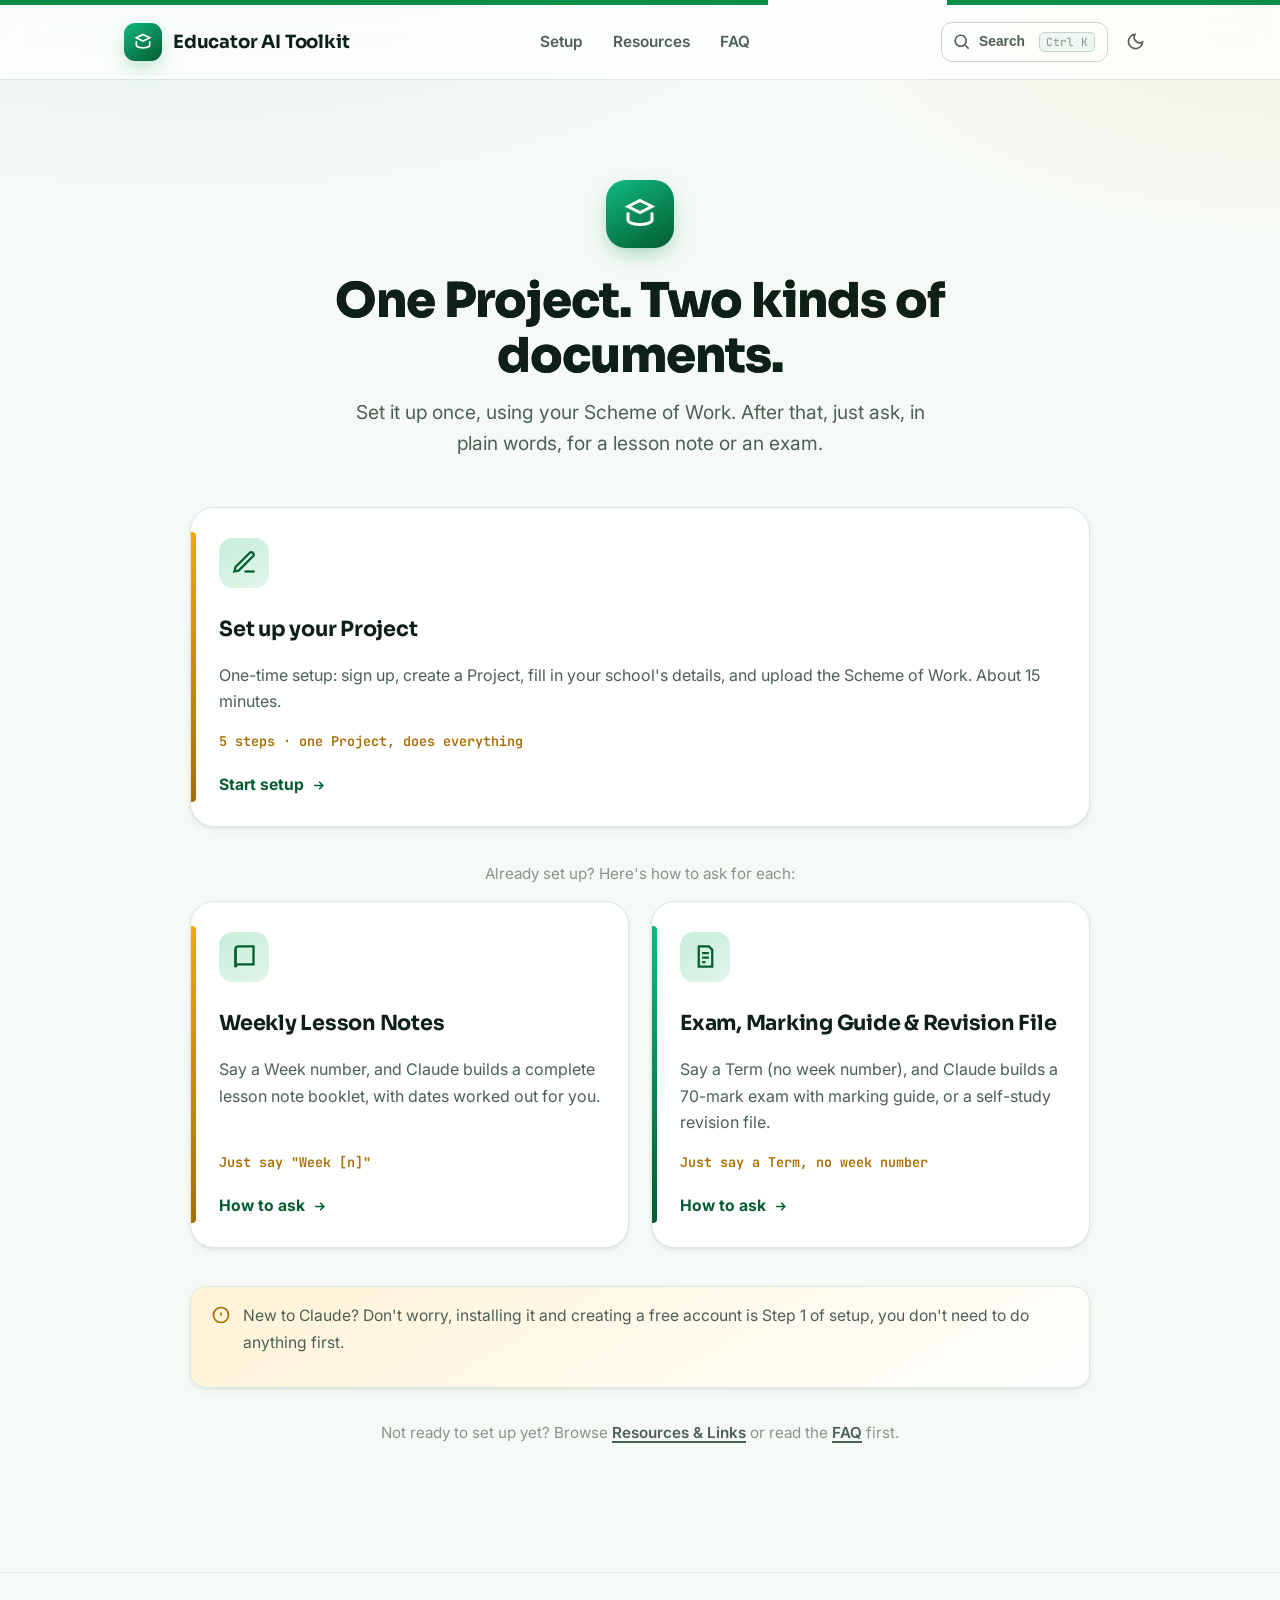
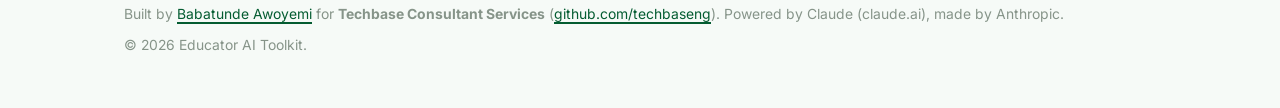
==== commit 49e454f2: "update" ====
--- a/index.html
+++ b/index.html
@@ -6,14 +6,14 @@
 </script>
 <meta charset="utf-8">
 <meta name="viewport" content="width=device-width, initial-scale=1">
-<title>Educator AI Toolkit — What do you want to generate?</title>
-<meta name="description" content="Pick a tool: exam and revision file generator, or weekly lesson note generator. Each gives you a full step-by-step walkthrough with Claude.">
+<title>Educator AI Toolkit — One Project, two kinds of documents</title>
+<meta name="description" content="Set up one Claude Project using your Scheme of Work, then just ask for a lesson note or an exam. A step-by-step setup guide for Nigerian teachers.">
 <link rel="icon" type="image/svg+xml" href="assets/favicon.svg">
-<meta name="theme-color" content="#2B5C43">
+<meta name="theme-color" content="#078C4A">
 <meta property="og:type" content="website">
 <meta property="og:site_name" content="Educator AI Toolkit">
-<meta property="og:title" content="Educator AI Toolkit — What do you want to generate?">
-<meta property="og:description" content="Pick a tool, then follow a clear, full walkthrough made just for it.">
+<meta property="og:title" content="Educator AI Toolkit — One Project, two kinds of documents">
+<meta property="og:description" content="Set up once, then just ask for a lesson note or an exam.">
 <meta name="twitter:card" content="summary">
 <link rel="stylesheet" href="assets/style.css">
 </head>
@@ -30,6 +30,7 @@
       <span class="brand-name"><span class="brand-name-full">Educator AI Toolkit</span></span>
     </a>
     <nav class="nav-links" aria-label="Site navigation">
+      <a href="setup.html">Setup</a>
       <a href="resources.html">Resources</a>
       <a href="faq.html">FAQ</a>
     </nav>
@@ -44,30 +45,42 @@
 
   <div class="welcome">
     <div class="welcome-mark"><svg viewBox="0 0 24 24" fill="none" stroke="currentColor" stroke-width="2"><path d="M12 3l8 4-8 4-8-4 8-4z"/><path d="M4 11v5c0 1.5 3.5 3 8 3s8-1.5 8-3v-5"/></svg></div>
-    <h1>What do you want to generate?</h1>
-    <p class="lede">Pick a tool below. You'll go straight into a full walkthrough made just for it, no digging through other pages first.</p>
+    <h1>One Project. Two kinds of documents.</h1>
+    <p class="lede">Set it up once, using your Scheme of Work. After that, just ask, in plain words, for a lesson note or an exam.</p>
 
     <div class="choice-grid">
+      <a class="choice-card" href="setup.html" style="grid-column: 1 / -1;">
+        <span class="choice-icon"><svg viewBox="0 0 24 24" fill="none" stroke="currentColor" stroke-width="2"><path d="M12 20h9"/><path d="M16.5 3.5a2.1 2.1 0 0 1 3 3L7 19l-4 1 1-4z"/></svg></span>
+        <h2>Set up your Project</h2>
+        <p class="choice-desc">One-time setup: sign up, create a Project, fill in your school's details, and upload the Scheme of Work. About 15 minutes.</p>
+        <span class="choice-meta">5 steps · one Project, does everything</span>
+        <span class="choice-cta">Start setup <svg width="15" height="15" viewBox="0 0 24 24" fill="none" stroke="currentColor" stroke-width="2.4"><path d="M5 12h14M13 6l6 6-6 6"/></svg></span>
+      </a>
+    </div>
+
+    <p class="welcome-links" style="margin-top:34px; margin-bottom:14px;">Already set up? Here's how to ask for each:</p>
+
+    <div class="choice-grid">
+      <a class="choice-card" href="lesson-note-generator.html">
+        <span class="choice-icon"><svg viewBox="0 0 24 24" fill="none" stroke="currentColor" stroke-width="2"><path d="M4 5.5A2.5 2.5 0 0 1 6.5 3H20v16H6.5A2.5 2.5 0 0 0 4 21.5z"/><path d="M4 5.5v16"/></svg></span>
+        <h2>Weekly Lesson Notes</h2>
+        <p class="choice-desc">Say a Week number, and Claude builds a complete lesson note booklet, with dates worked out for you.</p>
+        <span class="choice-meta">Just say "Week [n]"</span>
+        <span class="choice-cta">How to ask <svg width="15" height="15" viewBox="0 0 24 24" fill="none" stroke="currentColor" stroke-width="2.4"><path d="M5 12h14M13 6l6 6-6 6"/></svg></span>
+      </a>
+
       <a class="choice-card" href="exam-generator.html">
         <span class="choice-icon"><svg viewBox="0 0 24 24" fill="none" stroke="currentColor" stroke-width="2"><path d="M9 3h6l3 3v15H6V3z"/><path d="M9 9h6M9 13h6M9 17h3"/></svg></span>
         <h2>Exam, Marking Guide &amp; Revision File</h2>
-        <p class="choice-desc">Turn your e-notes into a 70-mark exam with a matching marking guide, or a self-study revision file.</p>
-        <span class="choice-meta">6 steps · about 15 minutes to set up, seconds after that</span>
-        <span class="choice-cta">Set this up <svg width="15" height="15" viewBox="0 0 24 24" fill="none" stroke="currentColor" stroke-width="2.4"><path d="M5 12h14M13 6l6 6-6 6"/></svg></span>
-      </a>
-
-      <a class="choice-card" href="lesson-note-generator.html">
-        <span class="choice-icon"><svg viewBox="0 0 24 24" fill="none" stroke="currentColor" stroke-width="2"><path d="M4 5.5A2.5 2.5 0 0 1 6.5 3H20v16H6.5A2.5 2.5 0 0 0 4 21.5z"/><path d="M4 5.5v16"/></svg></span>
-        <h2>Weekly Lesson Notes</h2>
-        <p class="choice-desc">Turn your e-notes or topic list into a complete weekly lesson note booklet, with dates worked out for you.</p>
-        <span class="choice-meta">6 steps · about 15 minutes to set up, seconds after that</span>
-        <span class="choice-cta">Set this up <svg width="15" height="15" viewBox="0 0 24 24" fill="none" stroke="currentColor" stroke-width="2.4"><path d="M5 12h14M13 6l6 6-6 6"/></svg></span>
+        <p class="choice-desc">Say a Term (no week number), and Claude builds a 70-mark exam with marking guide, or a self-study revision file.</p>
+        <span class="choice-meta">Just say a Term, no week number</span>
+        <span class="choice-cta">How to ask <svg width="15" height="15" viewBox="0 0 24 24" fill="none" stroke="currentColor" stroke-width="2.4"><path d="M5 12h14M13 6l6 6-6 6"/></svg></span>
       </a>
     </div>
 
     <div class="welcome-note">
       <svg viewBox="0 0 24 24" fill="none" stroke="currentColor" stroke-width="2"><path d="M12 9v4M12 17h.01"/><circle cx="12" cy="12" r="9"/></svg>
-      <p>New to Claude? Don't worry, installing it and creating a free account is Step 1 inside whichever tool you pick above, you don't need to do anything first.</p>
+      <p>New to Claude? Don't worry, installing it and creating a free account is Step 1 of setup, you don't need to do anything first.</p>
     </div>
 
     <p class="welcome-links">Not ready to set up yet? Browse <a href="resources.html">Resources &amp; Links</a> or read the <a href="faq.html">FAQ</a> first.</p>
--- a/assets/style.css
+++ b/assets/style.css
@@ -1,78 +1,91 @@
 /* ==========================================================
-   EDUCATOR AI TOOLKIT — DESIGN SYSTEM
-   Inspired by the Nigerian school exercise book: olive-green
-   sewn cover, red cloth spine tape, gold star stickers.
+   EDUCATOR AI TOOLKIT — DESIGN SYSTEM v2
+   Modern, glossy, Nigerian-inspired: emerald green, crisp
+   white, warm gold accents. Built for readability on a big
+   PC screen first, then scaled down for phones.
    ========================================================== */
 
-@import url('https://fonts.googleapis.com/css2?family=Spectral:wght@500;600;700&family=Inter:wght@400;500;600;700&family=JetBrains+Mono:wght@500;600&display=swap');
+@import url('https://fonts.googleapis.com/css2?family=Sora:wght@500;600;700;800&family=Inter:wght@400;500;600;700;800&family=JetBrains+Mono:wght@500;600&display=swap');
 
 :root {
   /* ---- Palette: light (default) ---- */
-  --paper: #FAF8F4;
+  --paper: #F6FAF7;
   --paper-raised: #FFFFFF;
-  --paper-sunken: #F1EEE6;
-  --ink: #1B2420;
-  --ink-soft: #57635B;
-  --ink-faint: #8A968D;
-
-  --cover: #2B5C43;
-  --cover-deep: #1E4131;
-  --cover-tint: #E6EEE8;
-  --cover-tint-strong: #D5E4DA;
-
-  --spine: #A8382C;
-  --spine-tint: #F6E5E1;
-  --spine-deep: #832A20;
-
-  --gold: #B4842A;
-  --gold-tint: #F6ECD3;
-  --gold-deep: #8C6620;
-
-  --border: #E1DCCF;
-  --border-strong: #CCC5B3;
-
-  --shadow: 0 1px 2px rgba(27,36,32,.04), 0 6px 20px -8px rgba(27,36,32,.14);
-  --shadow-sm: 0 1px 3px rgba(27,36,32,.08);
-
-  --font-display: 'Spectral', Georgia, 'Times New Roman', serif;
+  --paper-sunken: #EEF6F1;
+  --ink: #0E1F17;
+  --ink-soft: #4C5F55;
+  --ink-faint: #869489;
+
+  --cover: #078C4A;
+  --cover-bright: #10B981;
+  --cover-deep: #045C31;
+  --cover-tint: #E1F6EA;
+  --cover-tint-strong: #C7EEDA;
+
+  --gold: #F2A900;
+  --gold-bright: #FFC633;
+  --gold-tint: #FFF3D6;
+  --gold-deep: #A66E00;
+
+  --spine: #DA4B4B;
+  --spine-tint: #FCEAEA;
+  --spine-deep: #A62F2F;
+
+  --border: #DEE9E2;
+  --border-strong: #C4D6CB;
+
+  --shadow: 0 2px 4px rgba(6,40,23,.05), 0 14px 34px -12px rgba(6,40,23,.18);
+  --shadow-sm: 0 1px 3px rgba(6,40,23,.08), 0 4px 12px -4px rgba(6,40,23,.08);
+  --shadow-lg: 0 20px 50px -16px rgba(4,60,32,.35);
+  --glow-green: 0 8px 24px -6px rgba(7,140,74,.45);
+  --glow-gold: 0 8px 22px -6px rgba(242,169,0,.4);
+
+  --font-display: 'Sora', 'Inter', -apple-system, sans-serif;
   --font-body: 'Inter', -apple-system, BlinkMacSystemFont, 'Segoe UI', sans-serif;
   --font-mono: 'JetBrains Mono', ui-monospace, 'SFMono-Regular', Menlo, monospace;
 
-  --radius-lg: 22px;
-  --radius-md: 12px;
-  --radius-sm: 6px;
-  --radius-xs: 3px;
-
-  --max-w: 760px;
-  --max-w-wide: 980px;
+  --radius-lg: 24px;
+  --radius-md: 16px;
+  --radius-sm: 10px;
+  --radius-xs: 8px;
+
+  --max-w: 800px;
+  --max-w-wide: 1080px;
+
+  --ease: cubic-bezier(.2,.8,.2,1);
 }
 
 [data-theme="dark"] {
-  --paper: #12201A;
-  --paper-raised: #182A22;
-  --paper-sunken: #0D1712;
-  --ink: #EAF1EC;
-  --ink-soft: #A9BBAF;
-  --ink-faint: #718075;
-
-  --cover: #63A883;
-  --cover-deep: #7FC29D;
-  --cover-tint: #1C3529;
-  --cover-tint-strong: #23402F;
-
-  --spine: #E07A67;
-  --spine-tint: #3A231F;
-  --spine-deep: #F0947F;
-
-  --gold: #E3B65B;
-  --gold-tint: #3A2F17;
-  --gold-deep: #F0C877;
-
-  --border: #24382C;
-  --border-strong: #365142;
-
-  --shadow: 0 1px 2px rgba(0,0,0,.2), 0 10px 28px -10px rgba(0,0,0,.5);
-  --shadow-sm: 0 1px 3px rgba(0,0,0,.3);
+  --paper: #0B1712;
+  --paper-raised: #12241C;
+  --paper-sunken: #081209;
+  --ink: #EAF5EE;
+  --ink-soft: #A9C2B3;
+  --ink-faint: #6D8578;
+
+  --cover: #22C577;
+  --cover-bright: #4EE0A0;
+  --cover-deep: #6FE0A5;
+  --cover-tint: #123524;
+  --cover-tint-strong: #17472F;
+
+  --gold: #FFC633;
+  --gold-bright: #FFDB7A;
+  --gold-tint: #33290C;
+  --gold-deep: #FFD873;
+
+  --spine: #F17575;
+  --spine-tint: #391A1A;
+  --spine-deep: #FF9C9C;
+
+  --border: #1D3428;
+  --border-strong: #2C4C3A;
+
+  --shadow: 0 2px 6px rgba(0,0,0,.3), 0 20px 44px -14px rgba(0,0,0,.6);
+  --shadow-sm: 0 1px 4px rgba(0,0,0,.35);
+  --shadow-lg: 0 24px 60px -18px rgba(0,0,0,.7);
+  --glow-green: 0 0 0 1px rgba(34,197,119,.25), 0 8px 26px -6px rgba(34,197,119,.4);
+  --glow-gold: 0 8px 24px -6px rgba(255,198,51,.35);
 }
 
 * { box-sizing: border-box; }
@@ -84,331 +97,457 @@
 
 body {
   margin: 0;
-  background: var(--paper);
+  background:
+    radial-gradient(1100px 480px at 15% -10%, color-mix(in srgb, var(--cover) 7%, transparent), transparent 60%),
+    radial-gradient(900px 460px at 100% 0%, color-mix(in srgb, var(--gold) 8%, transparent), transparent 55%),
+    var(--paper);
+  background-attachment: fixed;
   color: var(--ink);
   font-family: var(--font-body);
-  font-size: 16px;
-  line-height: 1.6;
+  font-size: 17.5px;
+  line-height: 1.68;
   -webkit-font-smoothing: antialiased;
 }
-
-a { color: var(--cover); text-decoration-thickness: 1.5px; text-underline-offset: 3px; }
-a:hover { color: var(--cover-deep); }
-[data-theme="dark"] a:hover { color: var(--cover-deep); }
+@media (min-width: 1024px) { body { font-size: 18.5px; } }
+@media (min-width: 1400px) { body { font-size: 19px; } }
+
+a { color: var(--cover-deep); text-decoration-thickness: 1.5px; text-underline-offset: 3px; transition: color .15s var(--ease); }
+a:hover { color: var(--cover); }
+[data-theme="dark"] a { color: var(--cover); }
+[data-theme="dark"] a:hover { color: var(--cover-bright); }
 
 ::selection { background: var(--gold-tint); color: var(--ink); }
 
 .skip-link {
   position: absolute; left: -999px; top: 0; background: var(--ink); color: var(--paper);
-  padding: 10px 16px; z-index: 999; border-radius: 0 0 8px 0;
+  padding: 10px 16px; z-index: 999; border-radius: 0 0 10px 0;
 }
 .skip-link:focus { left: 0; }
 
-:focus-visible { outline: 2.5px solid var(--gold); outline-offset: 2px; }
-
-/* ---- Flag bar (thin tri-colour strip, top of page) ---- */
+:focus-visible { outline: 2.5px solid var(--gold); outline-offset: 2px; border-radius: 4px; }
+
+/* ---- Flag bar: green / white / green, gentle shimmer ---- */
 .flag-bar {
-  height: 4px;
-  background: linear-gradient(90deg, var(--cover) 0 33%, var(--gold) 33% 66%, var(--spine) 66% 100%);
-}
+  height: 5px;
+  background: linear-gradient(90deg,
+    var(--cover) 0 30%, #FFFFFF 30% 37%, var(--cover) 37% 63%, #FFFFFF 63% 70%, var(--cover) 70% 100%);
+  background-size: 200% 100%;
+  animation: flagShimmer 9s linear infinite;
+}
+[data-theme="dark"] .flag-bar {
+  background: linear-gradient(90deg,
+    var(--cover) 0 30%, #16281f 30% 37%, var(--cover) 37% 63%, #16281f 63% 70%, var(--cover) 70% 100%);
+  background-size: 200% 100%;
+}
+@keyframes flagShimmer { 0% { background-position: 0% 0; } 100% { background-position: -200% 0; } }
 
 .scroll-progress {
-  position: fixed; top: 4px; left: 0; height: 3px; width: 0%;
-  background: var(--gold); z-index: 60; transition: width .1s linear;
-}
-
-/* ============ TOP NAV (replaces old sidebar) ============ */
+  position: fixed; top: 5px; left: 0; height: 3px; width: 0%;
+  background: linear-gradient(90deg, var(--gold), var(--gold-bright)); z-index: 60; transition: width .1s linear;
+  box-shadow: 0 0 10px color-mix(in srgb, var(--gold) 70%, transparent);
+}
+
+/* ============ TOP NAV ============ */
 .topnav {
   position: sticky; top: 0; z-index: 50;
-  background: color-mix(in srgb, var(--paper) 92%, transparent);
-  backdrop-filter: blur(10px);
+  background: color-mix(in srgb, var(--paper-raised) 78%, transparent);
+  backdrop-filter: blur(14px) saturate(160%);
+  -webkit-backdrop-filter: blur(14px) saturate(160%);
   border-bottom: 1px solid var(--border);
 }
 .topnav-inner {
   max-width: var(--max-w-wide);
   margin: 0 auto;
-  padding: 14px 24px;
+  padding: 15px 24px;
   display: flex; align-items: center; justify-content: space-between; gap: 16px;
 }
-.brand-link { display: flex; align-items: center; gap: 10px; text-decoration: none; color: var(--ink); }
+.brand-link { display: flex; align-items: center; gap: 11px; text-decoration: none; color: var(--ink); }
 .brand-link:hover { color: var(--ink); }
 .brand-mark {
-  width: 32px; height: 32px; border-radius: 9px; background: var(--cover); color: var(--paper);
+  width: 38px; height: 38px; border-radius: 11px;
+  background: linear-gradient(145deg, var(--cover-bright), var(--cover-deep));
+  color: #fff;
   display: flex; align-items: center; justify-content: center; flex-shrink: 0;
-}
-.brand-mark svg { width: 18px; height: 18px; }
-.brand-name { font-family: var(--font-display); font-weight: 600; font-size: 1.05rem; letter-spacing: -.01em; }
-.brand-name .brand-name-full { }
+  box-shadow: var(--glow-green);
+  transition: transform .25s var(--ease);
+}
+.brand-link:hover .brand-mark { transform: rotate(-8deg) scale(1.06); }
+.brand-mark svg { width: 20px; height: 20px; }
+.brand-name { font-family: var(--font-display); font-weight: 700; font-size: 1.14rem; letter-spacing: -.01em; }
 @media (max-width: 480px) { .brand-name { display: none; } }
 
-.nav-links { display: flex; align-items: center; gap: 4px; }
+.nav-links { display: flex; align-items: center; gap: 2px; }
 .nav-links a {
-  color: var(--ink-soft); text-decoration: none; font-size: .92rem; font-weight: 500;
-  padding: 7px 12px; border-radius: 8px; transition: background .15s, color .15s;
+  position: relative;
+  color: var(--ink-soft); text-decoration: none; font-size: .96rem; font-weight: 600;
+  padding: 9px 14px; border-radius: 10px; transition: background .18s var(--ease), color .18s var(--ease);
+}
+.nav-links a::after {
+  content: ""; position: absolute; left: 14px; right: 14px; bottom: 5px; height: 2px; border-radius: 2px;
+  background: var(--gold); transform: scaleX(0); transform-origin: left; transition: transform .2s var(--ease);
 }
 .nav-links a:hover { background: var(--cover-tint); color: var(--cover-deep); }
+.nav-links a:hover::after { transform: scaleX(1); }
 .nav-links a.active { color: var(--cover-deep); background: var(--cover-tint); }
-
-.nav-utility { display: flex; align-items: center; gap: 6px; }
+.nav-links a.active::after { transform: scaleX(1); }
+
+.nav-utility { display: flex; align-items: center; gap: 8px; }
 .icon-btn {
   display: flex; align-items: center; justify-content: center; gap: 6px;
-  width: 36px; height: 36px; border-radius: 9px; border: 1px solid transparent;
+  width: 40px; height: 40px; border-radius: 11px; border: 1px solid transparent;
   background: transparent; color: var(--ink-soft); cursor: pointer;
-}
-.icon-btn:hover { background: var(--cover-tint); color: var(--cover-deep); }
-.icon-btn svg { width: 18px; height: 18px; }
+  transition: background .18s var(--ease), color .18s var(--ease), transform .18s var(--ease), border-color .18s var(--ease);
+}
+.icon-btn:hover { background: var(--cover-tint); color: var(--cover-deep); transform: translateY(-1px); }
+.icon-btn:active { transform: translateY(0) scale(.95); }
+.icon-btn svg { width: 19px; height: 19px; }
 .icon-btn .moon { display: block; } .icon-btn .sun { display: none; }
 [data-theme="dark"] .icon-btn .moon { display: none; } [data-theme="dark"] .icon-btn .sun { display: block; }
 
-.search-trigger { width: auto; padding: 0 10px 0 10px; border: 1px solid var(--border); font-size: .82rem; }
+.search-trigger { width: auto; padding: 0 12px; border: 1px solid var(--border-strong); font-size: .86rem; border-radius: 11px; }
 .search-trigger span { display: none; }
 .search-trigger kbd { display: none; }
 @media (min-width: 700px) {
-  .search-trigger { padding: 0 10px 0 8px; }
-  .search-trigger span { display: inline; margin-left: 2px; color: var(--ink-soft); }
+  .search-trigger { padding: 0 12px 0 10px; }
+  .search-trigger span { display: inline; margin-left: 2px; color: var(--ink-soft); font-weight: 600; }
   .search-trigger kbd {
-    display: inline-block; margin-left: 6px; font-family: var(--font-mono); font-size: .68rem;
-    background: var(--paper-sunken); border: 1px solid var(--border-strong); border-radius: 4px; padding: 1px 5px; color: var(--ink-faint);
+    display: inline-block; margin-left: 8px; font-family: var(--font-mono); font-size: .7rem;
+    background: var(--paper-sunken); border: 1px solid var(--border-strong); border-radius: 5px; padding: 2px 6px; color: var(--ink-faint);
   }
 }
 
-@media (max-width: 700px) {
+@media (max-width: 760px) {
   .nav-links { display: none; }
 }
 
 /* ============ CONTAINER / PAGE ============ */
 .main { min-height: 70vh; }
-.container { max-width: var(--max-w); margin: 0 auto; padding: 48px 24px 32px; }
-.container-wide { max-width: var(--max-w-wide); margin: 0 auto; padding: 48px 24px 32px; }
+.container { max-width: var(--max-w); margin: 0 auto; padding: 52px 24px 40px; }
+.container-wide { max-width: var(--max-w-wide); margin: 0 auto; padding: 52px 24px 40px; }
 
 .breadcrumb-eyebrow {
   display: inline-flex; align-items: center; gap: 6px;
-  font-size: .82rem; color: var(--ink-faint); margin-bottom: 10px;
+  font-size: .88rem; font-weight: 600; color: var(--ink-faint); margin-bottom: 12px;
 }
 .breadcrumb-eyebrow a { color: var(--ink-faint); }
 .breadcrumb-eyebrow a:hover { color: var(--cover); }
 
 h1 {
-  font-family: var(--font-display); font-weight: 600; letter-spacing: -.015em;
-  font-size: clamp(1.7rem, 1.3rem + 1.6vw, 2.35rem); line-height: 1.18; margin: 0 0 12px;
+  font-family: var(--font-display); font-weight: 800; letter-spacing: -.02em;
+  font-size: clamp(2rem, 1.5rem + 2vw, 3rem); line-height: 1.14; margin: 0 0 16px;
+  color: var(--ink);
 }
 h2 {
-  font-family: var(--font-display); font-weight: 600; font-size: 1.4rem; letter-spacing: -.01em;
-  margin: 40px 0 14px; padding-top: 4px;
-}
-h3 { font-family: var(--font-display); font-weight: 600; font-size: 1.08rem; margin: 0; letter-spacing: -.005em; }
-h4 { font-family: var(--font-body); font-weight: 700; font-size: .95rem; margin: 18px 0 8px; }
-
-.lede { font-size: 1.08rem; color: var(--ink-soft); max-width: 58ch; margin: 0 0 28px; }
-
-p { margin: 0 0 14px; }
-.section { margin: 34px 0; }
-ul, ol { padding-left: 1.35em; margin: 0 0 14px; }
-li { margin-bottom: 5px; }
+  font-family: var(--font-display); font-weight: 700; font-size: clamp(1.4rem, 1.2rem + .8vw, 1.75rem); letter-spacing: -.012em;
+  margin: 46px 0 16px; padding-top: 4px;
+}
+h3 { font-family: var(--font-display); font-weight: 700; font-size: 1.2rem; margin: 0; letter-spacing: -.008em; }
+h4 { font-family: var(--font-body); font-weight: 800; font-size: 1.02rem; margin: 20px 0 9px; }
+
+.lede { font-size: 1.2rem; color: var(--ink-soft); max-width: 60ch; margin: 0 0 30px; line-height: 1.6; }
+
+p { margin: 0 0 15px; }
+.section { margin: 38px 0; }
+ul, ol { padding-left: 1.4em; margin: 0 0 15px; }
+li { margin-bottom: 6px; }
 li:last-child { margin-bottom: 0; }
 li p { margin: 0; }
 
-/* ============ BUTTONS ============ */
+/* ============ BUTTONS (glossy) ============ */
 .btn {
-  display: inline-flex; align-items: center; gap: 8px;
-  font-family: var(--font-body); font-weight: 600; font-size: .95rem;
-  padding: 11px 20px; border-radius: 10px; text-decoration: none;
-  border: 1.5px solid transparent; cursor: pointer; transition: transform .12s, background .15s, border-color .15s;
-}
-.btn:active { transform: translateY(1px); }
-.btn-primary { background: var(--cover); color: #fff; }
-.btn-primary:hover { background: var(--cover-deep); color: #fff; }
-.btn-ghost { background: transparent; color: var(--ink); border-color: var(--border-strong); }
-.btn-ghost:hover { border-color: var(--cover); color: var(--cover-deep); background: var(--cover-tint); }
-.btn-sm { padding: 7px 14px; font-size: .86rem; border-radius: 8px; }
+  position: relative;
+  display: inline-flex; align-items: center; gap: 9px;
+  font-family: var(--font-body); font-weight: 700; font-size: 1rem;
+  padding: 13px 24px; border-radius: 13px; text-decoration: none;
+  border: 1.5px solid transparent; cursor: pointer; overflow: hidden;
+  transition: transform .18s var(--ease), box-shadow .25s var(--ease), background .2s var(--ease), border-color .2s var(--ease);
+}
+.btn:active { transform: translateY(1px) scale(.99); }
+
+.btn-primary {
+  background: linear-gradient(150deg, var(--cover-bright), var(--cover) 55%, var(--cover-deep));
+  color: #fff; box-shadow: var(--glow-green), inset 0 1px 0 rgba(255,255,255,.3);
+}
+.btn-primary::before {
+  content: ""; position: absolute; inset: 0; border-radius: inherit;
+  background: linear-gradient(115deg, transparent 30%, rgba(255,255,255,.4) 45%, transparent 60%);
+  transform: translateX(-120%); transition: transform .6s var(--ease);
+}
+.btn-primary:hover { color: #fff; transform: translateY(-2px); box-shadow: 0 14px 30px -8px rgba(7,140,74,.55), inset 0 1px 0 rgba(255,255,255,.35); }
+.btn-primary:hover::before { transform: translateX(120%); }
+
+.btn-ghost {
+  background: var(--paper-raised); color: var(--ink); border-color: var(--border-strong);
+  box-shadow: var(--shadow-sm);
+}
+.btn-ghost:hover { border-color: var(--cover); color: var(--cover-deep); background: var(--cover-tint); transform: translateY(-2px); box-shadow: var(--shadow); }
+.btn-sm { padding: 9px 16px; font-size: .9rem; border-radius: 10px; }
 
 /* ============ WELCOME / CHOICE SCREEN ============ */
 .welcome {
-  max-width: var(--max-w-wide); margin: 0 auto; padding: clamp(40px, 8vw, 84px) 24px 60px;
+  max-width: var(--max-w-wide); margin: 0 auto; padding: clamp(48px, 9vw, 100px) 24px 68px;
   text-align: center;
 }
 .welcome-mark {
-  width: 56px; height: 56px; border-radius: 16px; background: var(--cover); color: var(--paper);
-  display: flex; align-items: center; justify-content: center; margin: 0 auto 22px;
-}
-.welcome-mark svg { width: 30px; height: 30px; }
-.welcome h1 { max-width: 18ch; margin: 0 auto 12px; }
-.welcome .lede { max-width: 46ch; margin: 0 auto 44px; }
+  width: 68px; height: 68px; border-radius: 20px;
+  background: linear-gradient(150deg, var(--cover-bright), var(--cover-deep));
+  color: #fff;
+  display: flex; align-items: center; justify-content: center; margin: 0 auto 26px;
+  box-shadow: var(--glow-green);
+  animation: floatY 5s ease-in-out infinite;
+}
+@keyframes floatY { 0%,100% { transform: translateY(0); } 50% { transform: translateY(-7px); } }
+.welcome-mark svg { width: 36px; height: 36px; }
+.welcome h1 { max-width: 20ch; margin: 0 auto 14px; }
+.welcome h1 { background: linear-gradient(100deg, var(--ink) 30%, var(--cover-deep) 65%, var(--gold-deep)); -webkit-background-clip: text; background-clip: text; }
+[data-theme="dark"] .welcome h1 { background: linear-gradient(100deg, var(--ink) 20%, var(--cover-bright) 65%, var(--gold-bright)); -webkit-background-clip: text; background-clip: text; }
+.welcome .lede { max-width: 48ch; margin: 0 auto 48px; }
 
 .choice-grid {
-  display: grid; grid-template-columns: 1fr 1fr; gap: 20px; text-align: left;
-  max-width: 860px; margin: 0 auto;
+  display: grid; grid-template-columns: 1fr 1fr; gap: 22px; text-align: left;
+  max-width: 900px; margin: 0 auto;
 }
 @media (max-width: 700px) { .choice-grid { grid-template-columns: 1fr; } }
 
 .choice-card {
-  position: relative; display: flex; flex-direction: column; gap: 14px;
+  position: relative; display: flex; flex-direction: column; gap: 15px;
   background: var(--paper-raised); border: 1.5px solid var(--border);
-  border-radius: var(--radius-lg); padding: 28px 26px 26px;
+  border-radius: var(--radius-lg); padding: 30px 28px 28px;
   text-decoration: none; color: var(--ink);
   box-shadow: var(--shadow-sm);
-  transition: border-color .18s, box-shadow .18s, transform .18s;
+  transition: border-color .22s var(--ease), box-shadow .3s var(--ease), transform .3s var(--ease);
 }
 .choice-card:hover {
-  border-color: var(--cover); box-shadow: var(--shadow); transform: translateY(-3px); color: var(--ink);
+  border-color: var(--cover); box-shadow: var(--shadow-lg); transform: translateY(-6px); color: var(--ink);
 }
 .choice-card::before {
-  content: ""; position: absolute; left: 0; top: 22px; bottom: 22px; width: 4px;
-  border-radius: 0 3px 3px 0; background: var(--spine);
-}
-.choice-card:nth-child(2)::before { background: var(--gold); }
+  content: ""; position: absolute; left: 0; top: 24px; bottom: 24px; width: 5px;
+  border-radius: 0 4px 4px 0; background: linear-gradient(var(--gold), var(--gold-deep));
+  transition: width .2s var(--ease);
+}
+.choice-card:hover::before { width: 7px; }
+.choice-card:nth-child(2)::before { background: linear-gradient(var(--cover-bright), var(--cover-deep)); }
 .choice-icon {
-  width: 44px; height: 44px; border-radius: 11px; background: var(--cover-tint); color: var(--cover-deep);
+  width: 50px; height: 50px; border-radius: 14px;
+  background: linear-gradient(150deg, var(--cover-tint-strong), var(--cover-tint));
+  color: var(--cover-deep);
   display: flex; align-items: center; justify-content: center;
-}
-.choice-icon svg { width: 24px; height: 24px; }
-.choice-card h2 { margin: 4px 0 0; font-size: 1.2rem; }
-.choice-card .choice-desc { color: var(--ink-soft); font-size: .95rem; margin: 0; flex-grow: 1; }
+  transition: transform .3s var(--ease);
+}
+.choice-card:hover .choice-icon { transform: scale(1.08) rotate(-4deg); }
+.choice-icon svg { width: 27px; height: 27px; }
+.choice-card h2 { margin: 5px 0 0; font-size: 1.3rem; }
+.choice-card .choice-desc { color: var(--ink-soft); font-size: 1rem; margin: 0; flex-grow: 1; }
 .choice-meta {
-  display: flex; align-items: center; gap: 8px; font-size: .8rem; color: var(--ink-faint);
+  display: flex; align-items: center; gap: 8px; font-size: .84rem; font-weight: 600; color: var(--gold-deep);
   font-family: var(--font-mono);
 }
 .choice-cta {
-  display: flex; align-items: center; gap: 6px; font-weight: 600; color: var(--cover-deep);
-  font-size: .92rem; margin-top: 4px;
+  display: flex; align-items: center; gap: 7px; font-weight: 700; color: var(--cover-deep);
+  font-size: .98rem; margin-top: 4px; transition: gap .2s var(--ease);
 }
 [data-theme="dark"] .choice-cta { color: var(--cover); }
-.choice-card:hover .choice-cta { text-decoration: underline; }
+.choice-card:hover .choice-cta { gap: 11px; }
+.choice-card:hover .choice-cta svg { transform: translateX(2px); }
+.choice-cta svg { transition: transform .2s var(--ease); }
 
 .welcome-note {
-  max-width: 860px; margin: 34px auto 0; display: flex; align-items: flex-start; gap: 10px;
-  text-align: left; font-size: .92rem; color: var(--ink-soft);
-  background: var(--paper-sunken); border: 1px solid var(--border); border-radius: var(--radius-md);
-  padding: 14px 18px;
-}
-.welcome-note svg { width: 18px; height: 18px; flex-shrink: 0; margin-top: 2px; color: var(--gold-deep); }
-
-.welcome-links { margin-top: 30px; font-size: .88rem; color: var(--ink-faint); }
-.welcome-links a { color: var(--ink-soft); }
+  max-width: 900px; margin: 38px auto 0; display: flex; align-items: flex-start; gap: 12px;
+  text-align: left; font-size: .98rem; color: var(--ink-soft);
+  background: linear-gradient(150deg, var(--gold-tint), var(--paper-raised)); border: 1px solid var(--border); border-radius: var(--radius-md);
+  padding: 16px 20px; box-shadow: var(--shadow-sm);
+}
+.welcome-note svg { width: 20px; height: 20px; flex-shrink: 0; margin-top: 2px; color: var(--gold-deep); }
+
+.welcome-links { margin-top: 32px; font-size: .95rem; color: var(--ink-faint); }
+.welcome-links a { color: var(--ink-soft); font-weight: 600; }
 
 /* ============ KPI ROW ============ */
-.kpi-row { display: flex; flex-wrap: wrap; gap: 10px; margin: 22px 0 30px; }
+.kpi-row { display: flex; flex-wrap: wrap; gap: 12px; margin: 24px 0 32px; }
 .kpi {
   background: var(--paper-raised); border: 1px solid var(--border); border-radius: var(--radius-sm);
-  padding: 10px 16px; display: flex; flex-direction: column; min-width: 92px;
-}
-.kpi .num { font-family: var(--font-display); font-weight: 700; font-size: 1.3rem; color: var(--cover-deep); }
-.kpi .lbl { font-size: .74rem; color: var(--ink-faint); }
+  padding: 12px 18px; display: flex; flex-direction: column; min-width: 100px;
+  box-shadow: var(--shadow-sm); transition: transform .2s var(--ease), box-shadow .2s var(--ease);
+}
+.kpi:hover { transform: translateY(-3px); box-shadow: var(--shadow); }
+.kpi .num {
+  font-family: var(--font-display); font-weight: 800; font-size: 1.5rem;
+  background: linear-gradient(120deg, var(--cover-deep), var(--cover-bright));
+  -webkit-background-clip: text; background-clip: text; color: var(--cover-deep);
+}
+[data-theme="dark"] .kpi .num { background: linear-gradient(120deg, var(--cover-bright), var(--gold-bright)); -webkit-background-clip: text; background-clip: text; }
+.kpi .lbl { font-size: .8rem; font-weight: 600; color: var(--ink-faint); }
 
 /* ============ STEPPER ============ */
 .stepper-progress {
-  display: flex; align-items: center; gap: 8px; font-size: .84rem; color: var(--ink-faint);
-  font-family: var(--font-mono); margin: 0 0 14px; text-transform: none;
-}
-.stepper-progress .dot { width: 7px; height: 7px; border-radius: 50%; background: var(--gold); flex-shrink: 0; }
+  display: flex; align-items: center; gap: 9px; font-size: .88rem; font-weight: 600; color: var(--ink-faint);
+  font-family: var(--font-mono); margin: 0 0 16px; text-transform: none;
+}
+.stepper-progress .dot { width: 8px; height: 8px; border-radius: 50%; background: var(--gold); flex-shrink: 0; box-shadow: 0 0 8px color-mix(in srgb, var(--gold) 60%, transparent); }
 
 .step-card {
   position: relative;
   background: var(--paper-raised); border: 1.5px solid var(--border); border-radius: var(--radius-md);
-  margin-bottom: 12px; overflow: hidden;
-}
-.step-card[open] { border-color: var(--cover); }
+  margin-bottom: 14px; overflow: hidden;
+  box-shadow: var(--shadow-sm);
+  transition: border-color .2s var(--ease), box-shadow .25s var(--ease);
+}
+.step-card:hover { box-shadow: var(--shadow); }
+.step-card[open] { border-color: var(--cover); box-shadow: var(--glow-green); }
 .step-card summary {
   list-style: none; cursor: pointer; display: flex; align-items: center;
-  padding: 16px 20px 16px 64px; user-select: none; min-height: 30px;
+  padding: 18px 22px 18px 70px; user-select: none; min-height: 32px;
 }
 .step-card summary::-webkit-details-marker { display: none; }
-.step-card summary > div:first-child { display: flex; flex-direction: column; justify-content: center; gap: 2px; flex: 1; }
+.step-card summary > div:first-child { display: flex; flex-direction: column; justify-content: center; gap: 3px; flex: 1; }
 .step-num {
-  position: absolute; top: 16px; left: 20px; z-index: 1;
-  flex-shrink: 0; width: 30px; height: 30px; border-radius: 50%; background: var(--cover-tint);
-  color: var(--cover-deep); font-family: var(--font-display); font-weight: 700; font-size: .95rem;
+  position: absolute; top: 18px; left: 22px; z-index: 1;
+  flex-shrink: 0; width: 34px; height: 34px; border-radius: 50%; background: var(--cover-tint);
+  color: var(--cover-deep); font-family: var(--font-display); font-weight: 800; font-size: 1rem;
   display: flex; align-items: center; justify-content: center;
-}
-.step-card[open] .step-num { background: var(--cover); color: #fff; }
-.step-teaser { font-size: .84rem; color: var(--ink-faint); margin-top: 2px; }
-.step-body { padding: 4px 20px 22px 64px; }
-@media (max-width: 560px) { .step-body { padding-left: 20px; } }
-
-.step-next-row { margin-top: 18px; }
+  transition: background .2s var(--ease), color .2s var(--ease), transform .2s var(--ease);
+}
+.step-card[open] .step-num { background: linear-gradient(150deg, var(--cover-bright), var(--cover-deep)); color: #fff; transform: scale(1.05); box-shadow: var(--glow-green); }
+.step-teaser { font-size: .9rem; color: var(--ink-faint); margin-top: 2px; }
+.step-body { padding: 4px 22px 26px 70px; animation: fadeSlideIn .3s var(--ease); }
+@keyframes fadeSlideIn { from { opacity: 0; transform: translateY(-6px); } to { opacity: 1; transform: translateY(0); } }
+@media (max-width: 560px) { .step-body { padding-left: 22px; } .step-card summary { padding-left: 22px; } .step-num { position: static; margin-bottom: 8px; } }
+
+.step-next-row { margin-top: 20px; }
 
 /* ============ ACCORDION (nested "view full rules" + FAQ) ============ */
 .accordion {
-  border: 1px solid var(--border); border-radius: var(--radius-sm); margin: 14px 0; overflow: hidden;
-  background: var(--paper-sunken);
-}
+  border: 1px solid var(--border); border-radius: var(--radius-sm); margin: 16px 0; overflow: hidden;
+  background: var(--paper-sunken); transition: box-shadow .2s var(--ease);
+}
+.accordion[open] { box-shadow: var(--shadow-sm); }
 .accordion summary {
-  cursor: pointer; list-style: none; padding: 12px 16px; font-weight: 600; font-size: .92rem;
+  cursor: pointer; list-style: none; padding: 14px 18px; font-weight: 700; font-size: .96rem;
   display: flex; align-items: center; justify-content: space-between; user-select: none;
 }
 .accordion summary::-webkit-details-marker { display: none; }
 .accordion summary::after {
-  content: "+"; font-size: 1.2rem; color: var(--ink-faint); font-weight: 400; margin-left: 12px; flex-shrink: 0;
+  content: "+"; font-size: 1.3rem; color: var(--cover-deep); font-weight: 400; margin-left: 12px; flex-shrink: 0;
+  transition: transform .2s var(--ease);
 }
 .accordion[open] summary::after { content: "\2212"; }
-.accordion-body { padding: 4px 16px 18px; }
+.accordion-body { padding: 6px 18px 20px; animation: fadeSlideIn .25s var(--ease); }
 .accordion-body h4:first-child { margin-top: 4px; }
 
-.faq-item { background: var(--paper-raised); }
-.faq-item summary { font-family: var(--font-display); font-size: 1rem; font-weight: 600; }
+.faq-item { background: var(--paper-raised); box-shadow: var(--shadow-sm); }
+.faq-item summary { font-family: var(--font-display); font-size: 1.05rem; font-weight: 700; }
+.faq-item:hover { border-color: var(--border-strong); }
 
 /* ============ COPY BLOCK ============ */
-.copy-btn-row { display: flex; justify-content: flex-end; margin-bottom: 8px; }
+.copy-btn-row { display: flex; justify-content: flex-end; margin-bottom: 10px; }
 .copy-btn {
-  display: inline-flex; align-items: center; gap: 7px; font-size: .82rem; font-weight: 600;
-  background: var(--cover); color: #fff; border: none; border-radius: 8px; padding: 8px 14px; cursor: pointer;
-}
-.copy-btn:hover { background: var(--cover-deep); }
-.copy-btn svg { width: 15px; height: 15px; }
-.copy-btn.copied { background: var(--gold-deep); }
+  display: inline-flex; align-items: center; gap: 8px; font-size: .88rem; font-weight: 700;
+  background: linear-gradient(150deg, var(--cover-bright), var(--cover-deep)); color: #fff; border: none; border-radius: 10px; padding: 10px 16px; cursor: pointer;
+  box-shadow: var(--glow-green); transition: transform .18s var(--ease), box-shadow .2s var(--ease);
+}
+.copy-btn:hover { transform: translateY(-2px); box-shadow: 0 14px 28px -8px rgba(7,140,74,.5); }
+.copy-btn svg { width: 16px; height: 16px; }
+.copy-btn.copied { background: linear-gradient(150deg, var(--gold-bright), var(--gold-deep)); box-shadow: var(--glow-gold); }
 
 .copy-block {
-  font-family: var(--font-mono); font-size: .82rem; line-height: 1.65; white-space: pre-wrap;
+  font-family: var(--font-mono); font-size: .87rem; line-height: 1.7; white-space: pre-wrap;
   background: var(--paper-sunken); border: 1px solid var(--border-strong); border-radius: var(--radius-sm);
-  padding: 16px 18px; max-height: 420px; overflow-y: auto; color: var(--ink);
+  padding: 18px 20px; max-height: 420px; overflow-y: auto; color: var(--ink);
+  box-shadow: inset 0 1px 3px rgba(6,40,23,.05);
 }
 .copy-block .placeholder {
   background: var(--gold-tint); color: var(--gold-deep); padding: 1px 6px; border-radius: 5px;
 }
 
-.placeholder { background: var(--gold-tint); color: var(--gold-deep); padding: 1px 6px; border-radius: 6px; font-family: var(--font-mono); font-size: .85rem; }
+.placeholder { background: var(--gold-tint); color: var(--gold-deep); padding: 1px 6px; border-radius: 6px; font-family: var(--font-mono); font-size: .88rem; }
 .filename-chip {
-  font-family: var(--font-mono); font-size: .84rem; background: var(--paper-sunken);
-  border: 1px solid var(--border-strong); border-radius: 5px; padding: 2px 8px; color: var(--ink);
+  font-family: var(--font-mono); font-size: .87rem; background: var(--paper-sunken);
+  border: 1px solid var(--border-strong); border-radius: 6px; padding: 3px 9px; color: var(--ink);
 }
 
 /* ============ CARDS / GRIDS ============ */
-.grid { display: grid; gap: 14px; margin: 16px 0; }
+.grid { display: grid; gap: 16px; margin: 18px 0; }
 .grid-2 { grid-template-columns: 1fr 1fr; }
 .grid-3 { grid-template-columns: repeat(3, 1fr); }
 @media (max-width: 620px) { .grid-2, .grid-3 { grid-template-columns: 1fr; } }
 
 .card {
-  background: var(--paper-sunken); border: 1px solid var(--border); border-radius: var(--radius-xs);
-  padding: 16px 18px;
-}
+  background: var(--paper-sunken); border: 1px solid var(--border); border-radius: var(--radius-sm);
+  padding: 18px 20px; transition: transform .2s var(--ease), box-shadow .2s var(--ease), border-color .2s var(--ease);
+}
+.card:hover { transform: translateY(-2px); box-shadow: var(--shadow-sm); border-color: var(--border-strong); }
 .tag {
-  display: inline-block; font-size: .72rem; font-weight: 700; letter-spacing: .01em;
-  color: var(--cover-deep); background: var(--cover-tint); padding: 2px 9px; border-radius: 5px; margin-bottom: 8px;
+  display: inline-block; font-size: .75rem; font-weight: 800; letter-spacing: .01em;
+  color: var(--cover-deep); background: var(--cover-tint); padding: 3px 10px; border-radius: 6px; margin-bottom: 9px;
 }
 
 .link-card {
   display: flex; align-items: center; justify-content: space-between; gap: 14px; flex-wrap: wrap;
   background: var(--paper-raised); border: 1px solid var(--border); border-radius: var(--radius-sm);
-  padding: 14px 18px; margin-bottom: 10px;
-}
-.link-card .label { font-weight: 600; font-size: .95rem; }
-.link-card .sub { font-size: .84rem; color: var(--ink-faint); margin-top: 2px; }
+  padding: 16px 20px; margin-bottom: 12px;
+  transition: transform .2s var(--ease), box-shadow .2s var(--ease), border-color .2s var(--ease);
+}
+.link-card:hover { transform: translateY(-2px); box-shadow: var(--shadow); border-color: var(--cover); }
+.link-card .label { font-weight: 700; font-size: 1rem; }
+.link-card .sub { font-size: .88rem; color: var(--ink-faint); margin-top: 2px; }
 
 /* ============ TABLES ============ */
-.table-wrap { overflow-x: auto; margin: 14px 0; border: 1px solid var(--border); border-radius: var(--radius-sm); }
-table { width: 100%; border-collapse: collapse; font-size: .9rem; }
-th, td { text-align: left; padding: 9px 14px; border-bottom: 1px solid var(--border); }
-thead th { background: var(--paper-sunken); font-weight: 700; font-size: .78rem; color: var(--ink-soft); }
+.table-wrap { overflow-x: auto; margin: 16px 0; border: 1px solid var(--border); border-radius: var(--radius-sm); box-shadow: var(--shadow-sm); }
+table { width: 100%; border-collapse: collapse; font-size: .94rem; }
+th, td { text-align: left; padding: 11px 16px; border-bottom: 1px solid var(--border); }
+thead th { background: var(--paper-sunken); font-weight: 800; font-size: .8rem; color: var(--ink-soft); text-transform: uppercase; letter-spacing: .03em; }
+tbody tr { transition: background .15s var(--ease); }
+tbody tr:hover { background: var(--cover-tint); }
 tbody tr:last-child td { border-bottom: none; }
+
+/* ============ FORM FIELDS (master instructions editor) ============ */
+.field { display: flex; flex-direction: column; gap: 7px; margin-bottom: 4px; }
+.field span { font-size: .86rem; font-weight: 700; color: var(--ink-soft); }
+.field input {
+  font-family: var(--font-body); font-size: 1rem; padding: 12px 15px; border-radius: 11px;
+  border: 1.5px solid var(--border-strong); background: var(--paper-raised); color: var(--ink); width: 100%;
+  transition: border-color .18s var(--ease), box-shadow .18s var(--ease);
+}
+.field input::placeholder { color: var(--ink-faint); }
+.field input:focus { outline: none; border-color: var(--cover); box-shadow: 0 0 0 4px var(--cover-tint); }
+.copy-block mark, .copy-block .placeholder-mark {
+  background: var(--gold-tint); color: var(--gold-deep); padding: 1px 5px; border-radius: 5px;
+  font-weight: 700; box-shadow: inset 0 0 0 1px color-mix(in srgb, var(--gold) 35%, transparent);
+}
+.editor-note { font-size: .88rem; color: var(--ink-faint); margin: 12px 0 0; }
+
+/* ============ FILE DOWNLOAD CARDS ============ */
+.file-card {
+  display: flex; align-items: center; gap: 16px;
+  background: var(--paper-raised); border: 1px solid var(--border); border-radius: var(--radius-sm);
+  padding: 16px 18px; margin-bottom: 12px;
+  transition: transform .2s var(--ease), box-shadow .2s var(--ease);
+}
+.file-card:hover { transform: translateY(-2px); box-shadow: var(--shadow); }
+.file-card .file-icon {
+  flex-shrink: 0; width: 42px; height: 42px; border-radius: 11px;
+  background: linear-gradient(150deg, var(--cover-tint-strong), var(--cover-tint)); color: var(--cover-deep);
+  display: flex; align-items: center; justify-content: center;
+}
+.file-card .file-icon svg { width: 22px; height: 22px; }
+.file-card .file-meta { flex: 1; min-width: 0; }
+.file-card .file-name { font-weight: 700; font-size: .96rem; word-break: break-word; }
+.file-card .file-sub { font-size: .85rem; color: var(--ink-faint); margin-top: 2px; }
+.file-card .btn { flex-shrink: 0; }
+@media (max-width: 560px) {
+  .file-card { flex-wrap: wrap; }
+  .file-card .file-meta { flex-basis: 100%; order: 2; }
+  .file-card .btn { order: 3; margin-left: 58px; }
+  .file-card .file-name { word-break: break-all; }
+}
 
 /* ============ CALLOUTS ============ */
 .callout {
-  display: flex; align-items: flex-start; gap: 12px; padding: 14px 18px; border-radius: var(--radius-sm);
-  margin: 18px 0; border: 1px solid;
-}
-.callout svg { width: 20px; height: 20px; flex-shrink: 0; margin-top: 1px; }
-.callout p { margin: 0; font-size: .92rem; }
+  display: flex; align-items: flex-start; gap: 13px; padding: 16px 20px; border-radius: var(--radius-sm);
+  margin: 20px 0; border: 1px solid; box-shadow: var(--shadow-sm);
+}
+.callout svg { width: 21px; height: 21px; flex-shrink: 0; margin-top: 1px; }
+.callout p { margin: 0; font-size: .97rem; }
 .callout-warn { background: var(--spine-tint); border-color: color-mix(in srgb, var(--spine) 35%, var(--border)); color: var(--spine-deep); }
 .callout-warn svg { color: var(--spine); }
 .callout-important { background: var(--gold-tint); border-color: color-mix(in srgb, var(--gold) 35%, var(--border)); color: var(--gold-deep); }
@@ -420,50 +559,53 @@
 [data-theme="dark"] .callout p { color: inherit; }
 
 /* ============ FOOTER ============ */
-.site-footer { border-top: 1px solid var(--border); margin-top: 40px; padding: 26px 0 40px; }
+.site-footer { border-top: 1px solid var(--border); margin-top: 44px; padding: 30px 0 44px; }
 .site-footer .container, .site-footer .container-wide { padding-top: 0; padding-bottom: 0; }
-.site-footer p { font-size: .82rem; color: var(--ink-faint); margin-bottom: 6px; }
+.site-footer p { font-size: .87rem; color: var(--ink-faint); margin-bottom: 7px; }
 
 /* ============ BACK TO TOP ============ */
 .back-to-top-btn {
-  position: fixed; right: 20px; bottom: 20px; width: 42px; height: 42px; border-radius: 50%;
-  background: var(--cover); color: #fff; border: none; display: flex; align-items: center; justify-content: center;
-  cursor: pointer; opacity: 0; pointer-events: none; transform: translateY(8px);
-  transition: opacity .2s, transform .2s; box-shadow: var(--shadow); z-index: 40;
-}
+  position: fixed; right: 22px; bottom: 22px; width: 46px; height: 46px; border-radius: 50%;
+  background: linear-gradient(150deg, var(--cover-bright), var(--cover-deep)); color: #fff; border: none;
+  display: flex; align-items: center; justify-content: center;
+  cursor: pointer; opacity: 0; pointer-events: none; transform: translateY(10px);
+  transition: opacity .2s var(--ease), transform .2s var(--ease), box-shadow .2s var(--ease);
+  box-shadow: var(--glow-green); z-index: 40;
+}
+.back-to-top-btn:hover { box-shadow: 0 14px 30px -6px rgba(7,140,74,.55); transform: translateY(-3px); }
 .back-to-top-btn.is-visible { opacity: 1; pointer-events: auto; transform: translateY(0); }
-.back-to-top-btn svg { width: 20px; height: 20px; }
+.back-to-top-btn svg { width: 21px; height: 21px; }
 
 /* ============ COMMAND PALETTE ============ */
 .cmdk-overlay {
-  position: fixed; inset: 0; background: rgba(15,20,17,.5); backdrop-filter: blur(2px);
+  position: fixed; inset: 0; background: rgba(6,20,13,.55); backdrop-filter: blur(3px);
   display: flex; align-items: flex-start; justify-content: center; padding: 12vh 16px 0; z-index: 100;
-  opacity: 0; transition: opacity .18s;
+  opacity: 0; transition: opacity .18s var(--ease);
 }
 .cmdk-overlay[hidden] { display: none; }
 .cmdk-overlay.is-open { opacity: 1; }
 .cmdk-box {
-  width: 100%; max-width: 560px; background: var(--paper-raised); border-radius: var(--radius-md);
-  box-shadow: var(--shadow); overflow: hidden; border: 1px solid var(--border);
-}
-.cmdk-input-row { display: flex; align-items: center; gap: 10px; padding: 14px 16px; border-bottom: 1px solid var(--border); }
-.cmdk-input-row svg { width: 18px; height: 18px; color: var(--ink-faint); flex-shrink: 0; }
+  width: 100%; max-width: 580px; background: var(--paper-raised); border-radius: var(--radius-md);
+  box-shadow: var(--shadow-lg); overflow: hidden; border: 1px solid var(--border);
+}
+.cmdk-input-row { display: flex; align-items: center; gap: 11px; padding: 16px 18px; border-bottom: 1px solid var(--border); }
+.cmdk-input-row svg { width: 19px; height: 19px; color: var(--ink-faint); flex-shrink: 0; }
 .cmdk-input-row input {
-  flex: 1; border: none; background: transparent; font-size: 1rem; color: var(--ink); font-family: var(--font-body);
+  flex: 1; border: none; background: transparent; font-size: 1.05rem; color: var(--ink); font-family: var(--font-body);
 }
 .cmdk-input-row input:focus { outline: none; }
-.cmdk-input-row kbd { font-family: var(--font-mono); font-size: .72rem; color: var(--ink-faint); border: 1px solid var(--border-strong); border-radius: 4px; padding: 1px 6px; }
-.cmdk-results { max-height: 50vh; overflow-y: auto; padding: 8px; }
-.cmdk-group-label { font-size: .72rem; text-transform: uppercase; letter-spacing: .04em; color: var(--ink-faint); padding: 10px 10px 4px; margin: 0; }
-.cmdk-item { display: block; padding: 9px 10px; border-radius: 8px; text-decoration: none; color: var(--ink); }
-.cmdk-item-title { display: block; font-size: .92rem; font-weight: 600; }
-.cmdk-item-sub { display: block; font-size: .8rem; color: var(--ink-faint); }
+.cmdk-input-row kbd { font-family: var(--font-mono); font-size: .74rem; color: var(--ink-faint); border: 1px solid var(--border-strong); border-radius: 5px; padding: 2px 7px; }
+.cmdk-results { max-height: 50vh; overflow-y: auto; padding: 9px; }
+.cmdk-group-label { font-size: .74rem; text-transform: uppercase; letter-spacing: .05em; font-weight: 700; color: var(--ink-faint); padding: 10px 11px 4px; margin: 0; }
+.cmdk-item { display: block; padding: 10px 11px; border-radius: 9px; text-decoration: none; color: var(--ink); transition: background .15s var(--ease); }
+.cmdk-item-title { display: block; font-size: .96rem; font-weight: 700; }
+.cmdk-item-sub { display: block; font-size: .83rem; color: var(--ink-faint); }
 .cmdk-item.is-active, .cmdk-item:hover { background: var(--cover-tint); }
-.cmdk-empty { padding: 20px 10px; color: var(--ink-faint); font-size: .9rem; text-align: center; }
+.cmdk-empty { padding: 22px 11px; color: var(--ink-faint); font-size: .94rem; text-align: center; }
 
 /* ============ REVEAL ============ */
-.reveal { opacity: 0; transform: translateY(10px); transition: opacity .5s ease, transform .5s ease; }
-.reveal.is-visible { opacity: 1; transform: translateY(0); }
+.reveal { opacity: 0; transform: translateY(14px) scale(.985); transition: opacity .55s var(--ease), transform .55s var(--ease); }
+.reveal.is-visible { opacity: 1; transform: translateY(0) scale(1); }
 
 /* ============ MISC ============ */
-strong { font-weight: 650; }
+strong { font-weight: 700; }
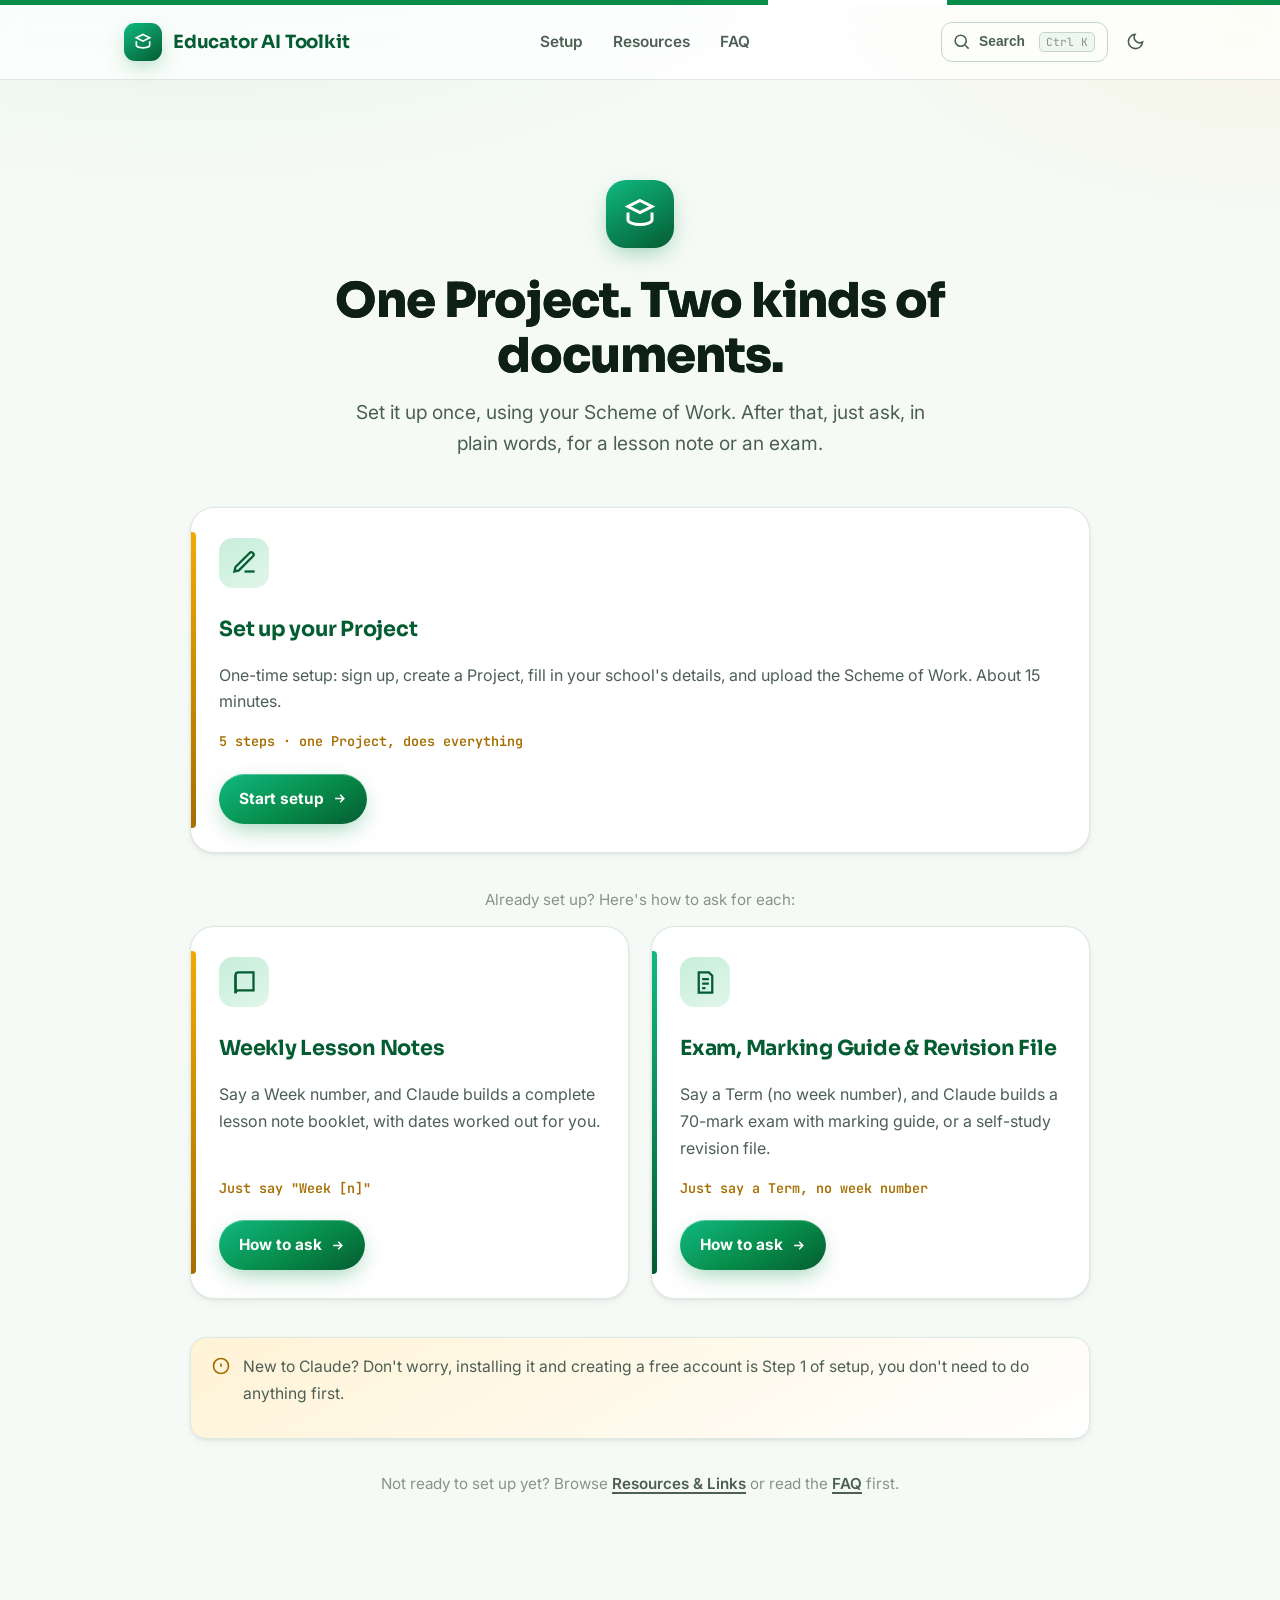
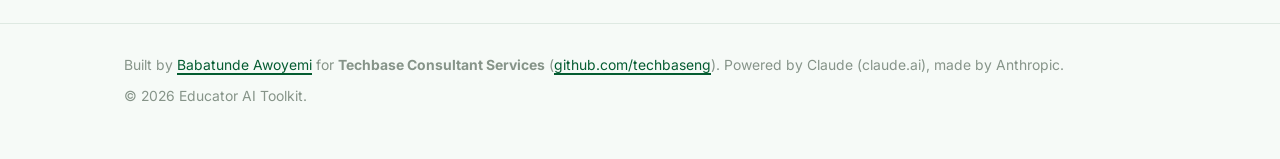
==== commit 0e736813: "Add mobile nav and toast feedback Introduced dismissible toast notifications for copy actions and ad" ====
--- a/index.html
+++ b/index.html
@@ -29,12 +29,13 @@
       <span class="brand-mark"><svg viewBox="0 0 24 24" fill="none" stroke="currentColor" stroke-width="2"><path d="M12 3l8 4-8 4-8-4 8-4z"/><path d="M4 11v5c0 1.5 3.5 3 8 3s8-1.5 8-3v-5"/></svg></span>
       <span class="brand-name"><span class="brand-name-full">Educator AI Toolkit</span></span>
     </a>
-    <nav class="nav-links" aria-label="Site navigation">
+    <nav class="nav-links" id="site-nav" aria-label="Site navigation">
       <a href="setup.html">Setup</a>
       <a href="resources.html">Resources</a>
       <a href="faq.html">FAQ</a>
     </nav>
     <div class="nav-utility">
+      <button class="icon-btn menu-toggle" data-menu-toggle type="button" aria-expanded="false" aria-controls="site-nav" aria-label="Open menu"><span class="bars"><span></span><span></span><span></span></span></button>
       <button class="icon-btn search-trigger" data-cmdk-open type="button" aria-label="Search the toolkit"><svg viewBox="0 0 24 24" fill="none" stroke="currentColor" stroke-width="2"><circle cx="11" cy="11" r="7"/><path d="M21 21l-4.3-4.3"/></svg><span>Search</span><kbd>Ctrl K</kbd></button>
       <button class="icon-btn" data-theme-toggle type="button" aria-pressed="false" aria-label="Switch to dark mode"><svg class="moon" viewBox="0 0 24 24" fill="none" stroke="currentColor" stroke-width="2"><path d="M21 12.6A9 9 0 1 1 11.4 3a7 7 0 0 0 9.6 9.6z"/></svg><svg class="sun" viewBox="0 0 24 24" fill="none" stroke="currentColor" stroke-width="2"><circle cx="12" cy="12" r="4"/><path d="M12 2v2M12 20v2M4 12H2M22 12h-2M4.9 4.9l1.4 1.4M17.7 17.7l1.4 1.4M4.9 19.1l1.4-1.4M17.7 6.3l1.4-1.4"/></svg></button>
     </div>
--- a/assets/style.css
+++ b/assets/style.css
@@ -111,10 +111,10 @@
 @media (min-width: 1024px) { body { font-size: 18.5px; } }
 @media (min-width: 1400px) { body { font-size: 19px; } }
 
-a { color: var(--cover-deep); text-decoration-thickness: 1.5px; text-underline-offset: 3px; transition: color .15s var(--ease); }
-a:hover { color: var(--cover); }
-[data-theme="dark"] a { color: var(--cover); }
-[data-theme="dark"] a:hover { color: var(--cover-bright); }
+a:not(.btn) { color: var(--cover-deep); text-decoration-thickness: 1.5px; text-underline-offset: 3px; transition: color .15s var(--ease); }
+a:not(.btn):hover { color: var(--cover); }
+[data-theme="dark"] a:not(.btn) { color: var(--cover); }
+[data-theme="dark"] a:not(.btn):hover { color: var(--cover-bright); }
 
 ::selection { background: var(--gold-tint); color: var(--ink); }
 
@@ -216,8 +216,44 @@
   }
 }
 
+/* ---- Mobile menu button (hidden on desktop) ---- */
+.menu-toggle { display: none; position: relative; }
+.menu-toggle .bars { position: relative; width: 18px; height: 13px; }
+.menu-toggle .bars span {
+  position: absolute; left: 0; width: 100%; height: 2px; border-radius: 2px; background: currentColor;
+  transition: transform .28s var(--ease), opacity .2s var(--ease), top .28s var(--ease);
+}
+.menu-toggle .bars span:nth-child(1) { top: 0; }
+.menu-toggle .bars span:nth-child(2) { top: 5.5px; }
+.menu-toggle .bars span:nth-child(3) { top: 11px; }
+.menu-toggle[aria-expanded="true"] .bars span:nth-child(1) { top: 5.5px; transform: rotate(45deg); }
+.menu-toggle[aria-expanded="true"] .bars span:nth-child(2) { opacity: 0; }
+.menu-toggle[aria-expanded="true"] .bars span:nth-child(3) { top: 5.5px; transform: rotate(-45deg); }
+
 @media (max-width: 760px) {
-  .nav-links { display: none; }
+  .menu-toggle { display: flex; }
+  .nav-links {
+    position: absolute; left: 12px; right: 12px; top: calc(100% + 8px);
+    display: flex; flex-direction: column; align-items: stretch; gap: 2px;
+    background: var(--paper-raised); border: 1px solid var(--border); border-radius: var(--radius-md);
+    box-shadow: var(--shadow-lg); padding: 10px;
+    opacity: 0; visibility: hidden; transform: translateY(-8px) scale(.98);
+    transition: opacity .2s var(--ease), transform .22s var(--ease), visibility 0s linear .22s;
+  }
+  .nav-links.is-open {
+    opacity: 1; visibility: visible; transform: translateY(0) scale(1);
+    transition: opacity .2s var(--ease), transform .22s var(--ease);
+  }
+  .nav-links a { padding: 12px 14px; }
+  .nav-links a::after { display: none; }
+}
+/* Dim the page behind an open mobile menu, click to dismiss */
+.nav-scrim {
+  display: none; position: fixed; inset: 0; background: rgba(4,16,10,.25); z-index: 45;
+  opacity: 0; transition: opacity .2s var(--ease);
+}
+@media (max-width: 760px) {
+  body.menu-open .nav-scrim { display: block; opacity: 1; }
 }
 
 /* ============ CONTAINER / PAGE ============ */
@@ -263,6 +299,7 @@
   transition: transform .18s var(--ease), box-shadow .25s var(--ease), background .2s var(--ease), border-color .2s var(--ease);
 }
 .btn:active { transform: translateY(1px) scale(.99); }
+.btn:disabled, .btn[disabled] { opacity: .6; cursor: wait; pointer-events: none; }
 
 .btn-primary {
   background: linear-gradient(150deg, var(--cover-bright), var(--cover) 55%, var(--cover-deep));
@@ -343,13 +380,27 @@
   font-family: var(--font-mono);
 }
 .choice-cta {
-  display: flex; align-items: center; gap: 7px; font-weight: 700; color: var(--cover-deep);
-  font-size: .98rem; margin-top: 4px; transition: gap .2s var(--ease);
-}
-[data-theme="dark"] .choice-cta { color: var(--cover); }
-.choice-card:hover .choice-cta { gap: 11px; }
+  position: relative;
+  display: inline-flex; align-items: center; gap: 8px; font-weight: 700; color: #fff;
+  font-size: .96rem; margin-top: 6px; width: fit-content;
+  padding: 12px 20px; border-radius: 999px; overflow: hidden;
+  background: linear-gradient(150deg, var(--cover-bright), var(--cover) 55%, var(--cover-deep));
+  box-shadow: var(--glow-green), inset 0 1px 0 rgba(255,255,255,.3);
+  transition: transform .22s var(--ease), box-shadow .25s var(--ease), gap .2s var(--ease);
+}
+.choice-cta::before {
+  content: ""; position: absolute; inset: 0; border-radius: inherit;
+  background: linear-gradient(115deg, transparent 30%, rgba(255,255,255,.4) 45%, transparent 60%);
+  transform: translateX(-120%); transition: transform .6s var(--ease);
+}
+[data-theme="dark"] .choice-cta { color: #06150F; }
+.choice-card:hover .choice-cta {
+  gap: 12px; transform: translateY(-2px);
+  box-shadow: 0 14px 30px -8px rgba(7,140,74,.55), inset 0 1px 0 rgba(255,255,255,.35);
+}
+.choice-card:hover .choice-cta::before { transform: translateX(120%); }
 .choice-card:hover .choice-cta svg { transform: translateX(2px); }
-.choice-cta svg { transition: transform .2s var(--ease); }
+.choice-cta svg { transition: transform .2s var(--ease); position: relative; }
 
 .welcome-note {
   max-width: 900px; margin: 38px auto 0; display: flex; align-items: flex-start; gap: 12px;
@@ -378,42 +429,86 @@
 [data-theme="dark"] .kpi .num { background: linear-gradient(120deg, var(--cover-bright), var(--gold-bright)); -webkit-background-clip: text; background-clip: text; }
 .kpi .lbl { font-size: .8rem; font-weight: 600; color: var(--ink-faint); }
 
-/* ============ STEPPER ============ */
-.stepper-progress {
-  display: flex; align-items: center; gap: 9px; font-size: .88rem; font-weight: 600; color: var(--ink-faint);
-  font-family: var(--font-mono); margin: 0 0 16px; text-transform: none;
-}
-.stepper-progress .dot { width: 8px; height: 8px; border-radius: 50%; background: var(--gold); flex-shrink: 0; box-shadow: 0 0 8px color-mix(in srgb, var(--gold) 60%, transparent); }
+/* ============ STEPPER (premium single-screen wizard) ============ */
+.stepper { position: relative; }
+
+/* Numbered progress rail with connecting line, replaces the old text readout */
+.stepper-rail {
+  display: flex; align-items: center; margin: 0 0 22px; padding: 0 2px;
+}
+.stepper-rail .rail-dot {
+  position: relative; flex-shrink: 0; width: 36px; height: 36px; border-radius: 50%;
+  background: var(--paper-raised); border: 1.5px solid var(--border-strong); color: var(--ink-faint);
+  font-family: var(--font-display); font-weight: 800; font-size: .92rem;
+  display: flex; align-items: center; justify-content: center; cursor: pointer; padding: 0;
+  transition: background .22s var(--ease), color .22s var(--ease), border-color .22s var(--ease), transform .22s var(--ease), box-shadow .22s var(--ease);
+}
+.stepper-rail .rail-dot:hover { transform: translateY(-1px); border-color: var(--cover); color: var(--cover-deep); }
+.stepper-rail .rail-dot.is-done { background: var(--cover-tint); border-color: var(--cover); color: var(--cover-deep); }
+.stepper-rail .rail-dot.is-current {
+  background: linear-gradient(150deg, var(--cover-bright), var(--cover) 55%, var(--cover-deep));
+  border-color: transparent; color: #fff; box-shadow: var(--glow-green); transform: scale(1.08);
+}
+.stepper-rail .rail-line { flex: 1; height: 2px; background: var(--border); margin: 0 4px; position: relative; border-radius: 2px; overflow: hidden; }
+.stepper-rail .rail-line::after {
+  content: ""; position: absolute; inset: 0; width: var(--fill, 0%); background: linear-gradient(90deg, var(--cover), var(--cover-bright));
+  transition: width .35s var(--ease);
+}
+.stepper-label {
+  display: flex; align-items: center; gap: 8px; font-size: .85rem; font-weight: 600; color: var(--ink-faint);
+  font-family: var(--font-mono); margin: 0 0 14px;
+}
+.stepper-label .dot { width: 7px; height: 7px; border-radius: 50%; background: var(--gold); flex-shrink: 0; box-shadow: 0 0 8px color-mix(in srgb, var(--gold) 60%, transparent); }
+
+/* The panel area holds every step; JS shows exactly one at a time and animates the swap */
+.stepper-panels { position: relative; }
 
 .step-card {
   position: relative;
-  background: var(--paper-raised); border: 1.5px solid var(--border); border-radius: var(--radius-md);
+  background: var(--paper-raised); border: 1.5px solid var(--border); border-radius: var(--radius-lg);
   margin-bottom: 14px; overflow: hidden;
   box-shadow: var(--shadow-sm);
-  transition: border-color .2s var(--ease), box-shadow .25s var(--ease);
-}
-.step-card:hover { box-shadow: var(--shadow); }
-.step-card[open] { border-color: var(--cover); box-shadow: var(--glow-green); }
-.step-card summary {
-  list-style: none; cursor: pointer; display: flex; align-items: center;
-  padding: 18px 22px 18px 70px; user-select: none; min-height: 32px;
-}
-.step-card summary::-webkit-details-marker { display: none; }
-.step-card summary > div:first-child { display: flex; flex-direction: column; justify-content: center; gap: 3px; flex: 1; }
+}
+.step-card::before {
+  content: ""; position: absolute; top: 0; left: 0; right: 0; height: 3px;
+  background: linear-gradient(90deg, var(--cover-bright), var(--gold-bright));
+}
+.stepper.is-wizard .step-card { margin-bottom: 0; box-shadow: var(--shadow-lg); }
+.stepper.is-wizard .step-card:not(.is-active) { display: none; }
+.stepper.is-wizard .step-card.is-active {
+  animation: stepIn .38s var(--ease);
+}
+.stepper.is-wizard .step-card.is-leaving-fwd { animation: stepOutFwd .22s var(--ease) forwards; }
+.stepper.is-wizard .step-card.is-leaving-back { animation: stepOutBack .22s var(--ease) forwards; }
+.stepper.is-wizard .step-card.is-active.enter-back { animation: stepInBack .38s var(--ease); }
+@keyframes stepIn { from { opacity: 0; transform: translateX(18px); } to { opacity: 1; transform: translateX(0); } }
+@keyframes stepInBack { from { opacity: 0; transform: translateX(-18px); } to { opacity: 1; transform: translateX(0); } }
+@keyframes stepOutFwd { from { opacity: 1; transform: translateX(0); } to { opacity: 0; transform: translateX(-18px); } }
+@keyframes stepOutBack { from { opacity: 1; transform: translateX(0); } to { opacity: 0; transform: translateX(18px); } }
+
+.step-head {
+  display: flex; align-items: center; gap: 16px;
+  padding: 24px 26px 16px;
+}
+.step-head > div:first-child { display: flex; flex-direction: column; justify-content: center; gap: 3px; flex: 1; }
+.step-head h3 { font-size: 1.18rem; }
 .step-num {
-  position: absolute; top: 18px; left: 22px; z-index: 1;
-  flex-shrink: 0; width: 34px; height: 34px; border-radius: 50%; background: var(--cover-tint);
-  color: var(--cover-deep); font-family: var(--font-display); font-weight: 800; font-size: 1rem;
-  display: flex; align-items: center; justify-content: center;
-  transition: background .2s var(--ease), color .2s var(--ease), transform .2s var(--ease);
-}
-.step-card[open] .step-num { background: linear-gradient(150deg, var(--cover-bright), var(--cover-deep)); color: #fff; transform: scale(1.05); box-shadow: var(--glow-green); }
+  flex-shrink: 0; width: 40px; height: 40px; border-radius: 50%;
+  background: linear-gradient(150deg, var(--cover-bright), var(--cover-deep)); color: #fff;
+  font-family: var(--font-display); font-weight: 800; font-size: 1.05rem;
+  display: flex; align-items: center; justify-content: center; box-shadow: var(--glow-green);
+}
 .step-teaser { font-size: .9rem; color: var(--ink-faint); margin-top: 2px; }
-.step-body { padding: 4px 22px 26px 70px; animation: fadeSlideIn .3s var(--ease); }
-@keyframes fadeSlideIn { from { opacity: 0; transform: translateY(-6px); } to { opacity: 1; transform: translateY(0); } }
-@media (max-width: 560px) { .step-body { padding-left: 22px; } .step-card summary { padding-left: 22px; } .step-num { position: static; margin-bottom: 8px; } }
-
-.step-next-row { margin-top: 20px; }
+.step-body { padding: 4px 26px 28px; }
+@media (max-width: 560px) {
+  .step-head { padding: 20px 18px 14px; gap: 12px; }
+  .step-body { padding: 4px 18px 22px; }
+  .step-num { width: 34px; height: 34px; font-size: .95rem; }
+  .stepper-rail .rail-dot { width: 30px; height: 30px; font-size: .82rem; }
+}
+
+.step-next-row { margin-top: 20px; display: flex; align-items: center; justify-content: flex-end; gap: 10px; flex-wrap: wrap; }
+.step-next-row .btn-back { margin-right: auto; }
 
 /* ============ ACCORDION (nested "view full rules" + FAQ) ============ */
 .accordion {
@@ -603,9 +698,99 @@
 .cmdk-item.is-active, .cmdk-item:hover { background: var(--cover-tint); }
 .cmdk-empty { padding: 22px 11px; color: var(--ink-faint); font-size: .94rem; text-align: center; }
 
+/* ============ SPOTLIGHT HOVER (cursor-tracking sheen) ============ */
+.choice-card, .card, .file-card, .link-card, .step-card {
+  --mx: 50%; --my: 50%;
+}
+.choice-card::after, .card::after, .file-card::after, .link-card::after {
+  content: ""; position: absolute; inset: 0; border-radius: inherit; pointer-events: none;
+  opacity: 0; transition: opacity .35s var(--ease);
+  background: radial-gradient(340px circle at var(--mx) var(--my), color-mix(in srgb, var(--cover) 12%, transparent), transparent 65%);
+}
+.choice-card:hover::after, .card:hover::after, .file-card:hover::after, .link-card:hover::after { opacity: 1; }
+[data-theme="dark"] .choice-card::after, [data-theme="dark"] .card::after,
+[data-theme="dark"] .file-card::after, [data-theme="dark"] .link-card::after {
+  background: radial-gradient(340px circle at var(--mx) var(--my), color-mix(in srgb, var(--cover) 20%, transparent), transparent 65%);
+}
+.card, .file-card, .link-card { position: relative; overflow: hidden; }
+
+/* ============ TOAST ============ */
+.toast-stack {
+  position: fixed; left: 50%; bottom: 26px; transform: translateX(-50%);
+  display: flex; flex-direction: column; gap: 8px; z-index: 110; pointer-events: none;
+  width: min(92vw, 380px);
+}
+.toast {
+  display: flex; align-items: center; gap: 10px; background: var(--ink); color: var(--paper);
+  font-size: .92rem; font-weight: 600; padding: 12px 16px; border-radius: 12px;
+  box-shadow: var(--shadow-lg); opacity: 0; transform: translateY(10px) scale(.98);
+  transition: opacity .25s var(--ease), transform .25s var(--ease);
+}
+.toast.is-visible { opacity: 1; transform: translateY(0) scale(1); }
+.toast svg { width: 17px; height: 17px; flex-shrink: 0; color: var(--cover-bright); }
+[data-theme="dark"] .toast { background: var(--paper-raised); color: var(--ink); border: 1px solid var(--border-strong); }
+
 /* ============ REVEAL ============ */
 .reveal { opacity: 0; transform: translateY(14px) scale(.985); transition: opacity .55s var(--ease), transform .55s var(--ease); }
 .reveal.is-visible { opacity: 1; transform: translateY(0) scale(1); }
 
 /* ============ MISC ============ */
 strong { font-weight: 700; }
+
+/* ==========================================================
+   SCHEME PICKER — pick a class + subject(s), download just
+   the scheme file(s) you need instead of the whole document.
+   ========================================================== */
+.scheme-picker { margin: 18px 0; }
+.scheme-picker .class-tabs {
+  display: flex; flex-wrap: wrap; gap: 8px; margin-bottom: 16px;
+}
+.scheme-picker .class-tab {
+  font-family: var(--font-body); font-weight: 700; font-size: .92rem;
+  padding: 9px 16px; border-radius: 999px; border: 1.5px solid var(--border-strong);
+  background: var(--paper-raised); color: var(--ink-soft); cursor: pointer;
+  transition: all .18s var(--ease);
+}
+.scheme-picker .class-tab:hover { border-color: var(--cover); color: var(--cover-deep); }
+.scheme-picker .class-tab.is-active {
+  background: linear-gradient(150deg, var(--cover-bright), var(--cover) 55%, var(--cover-deep));
+  border-color: transparent; color: #fff; box-shadow: var(--glow-green);
+}
+.scheme-picker .subject-toolbar {
+  display: flex; flex-wrap: wrap; align-items: center; justify-content: space-between;
+  gap: 10px; margin-bottom: 10px;
+}
+.scheme-picker .subject-toolbar .toolbar-actions { display: flex; gap: 8px; flex-wrap: wrap; }
+.scheme-picker .subject-toolbar .link-action {
+  background: none; border: none; color: var(--cover-deep); font-weight: 700;
+  font-size: .87rem; cursor: pointer; padding: 4px 2px; text-decoration: underline;
+  text-underline-offset: 3px;
+}
+.scheme-picker .subject-list { display: flex; flex-direction: column; gap: 10px; }
+.scheme-picker .subject-row {
+  display: flex; align-items: center; gap: 14px;
+  background: var(--paper-raised); border: 1px solid var(--border); border-radius: var(--radius-sm);
+  padding: 13px 16px; transition: transform .18s var(--ease), box-shadow .18s var(--ease), border-color .18s var(--ease);
+}
+.scheme-picker .subject-row:hover { border-color: var(--border-strong); box-shadow: var(--shadow-sm); }
+.scheme-picker .subject-row input[type="checkbox"] {
+  width: 19px; height: 19px; accent-color: var(--cover); flex-shrink: 0; cursor: pointer;
+}
+.scheme-picker .subject-row .subject-meta { flex: 1; min-width: 0; }
+.scheme-picker .subject-row .subject-name { font-weight: 700; font-size: .95rem; }
+.scheme-picker .subject-row .subject-sub { font-size: .82rem; color: var(--ink-faint); margin-top: 2px; }
+.scheme-picker .subject-row .subject-sub.is-partial { color: var(--gold-deep); }
+.scheme-picker .subject-row .btn { flex-shrink: 0; }
+.scheme-picker .picker-bar {
+  position: sticky; bottom: 14px; margin-top: 16px;
+  display: flex; align-items: center; justify-content: space-between; gap: 12px; flex-wrap: wrap;
+  background: var(--paper-raised); border: 1.5px solid var(--border-strong); border-radius: var(--radius-md);
+  padding: 14px 18px; box-shadow: var(--shadow-lg);
+}
+.scheme-picker .picker-bar .picker-count { font-weight: 700; font-size: .92rem; color: var(--ink-soft); }
+@media (max-width: 560px) {
+  .scheme-picker .subject-row { flex-wrap: wrap; }
+  .scheme-picker .subject-row .subject-meta { flex-basis: 100%; order: 2; }
+  .scheme-picker .subject-row .btn { order: 3; }
+  .scheme-picker .picker-bar { position: static; }
+}
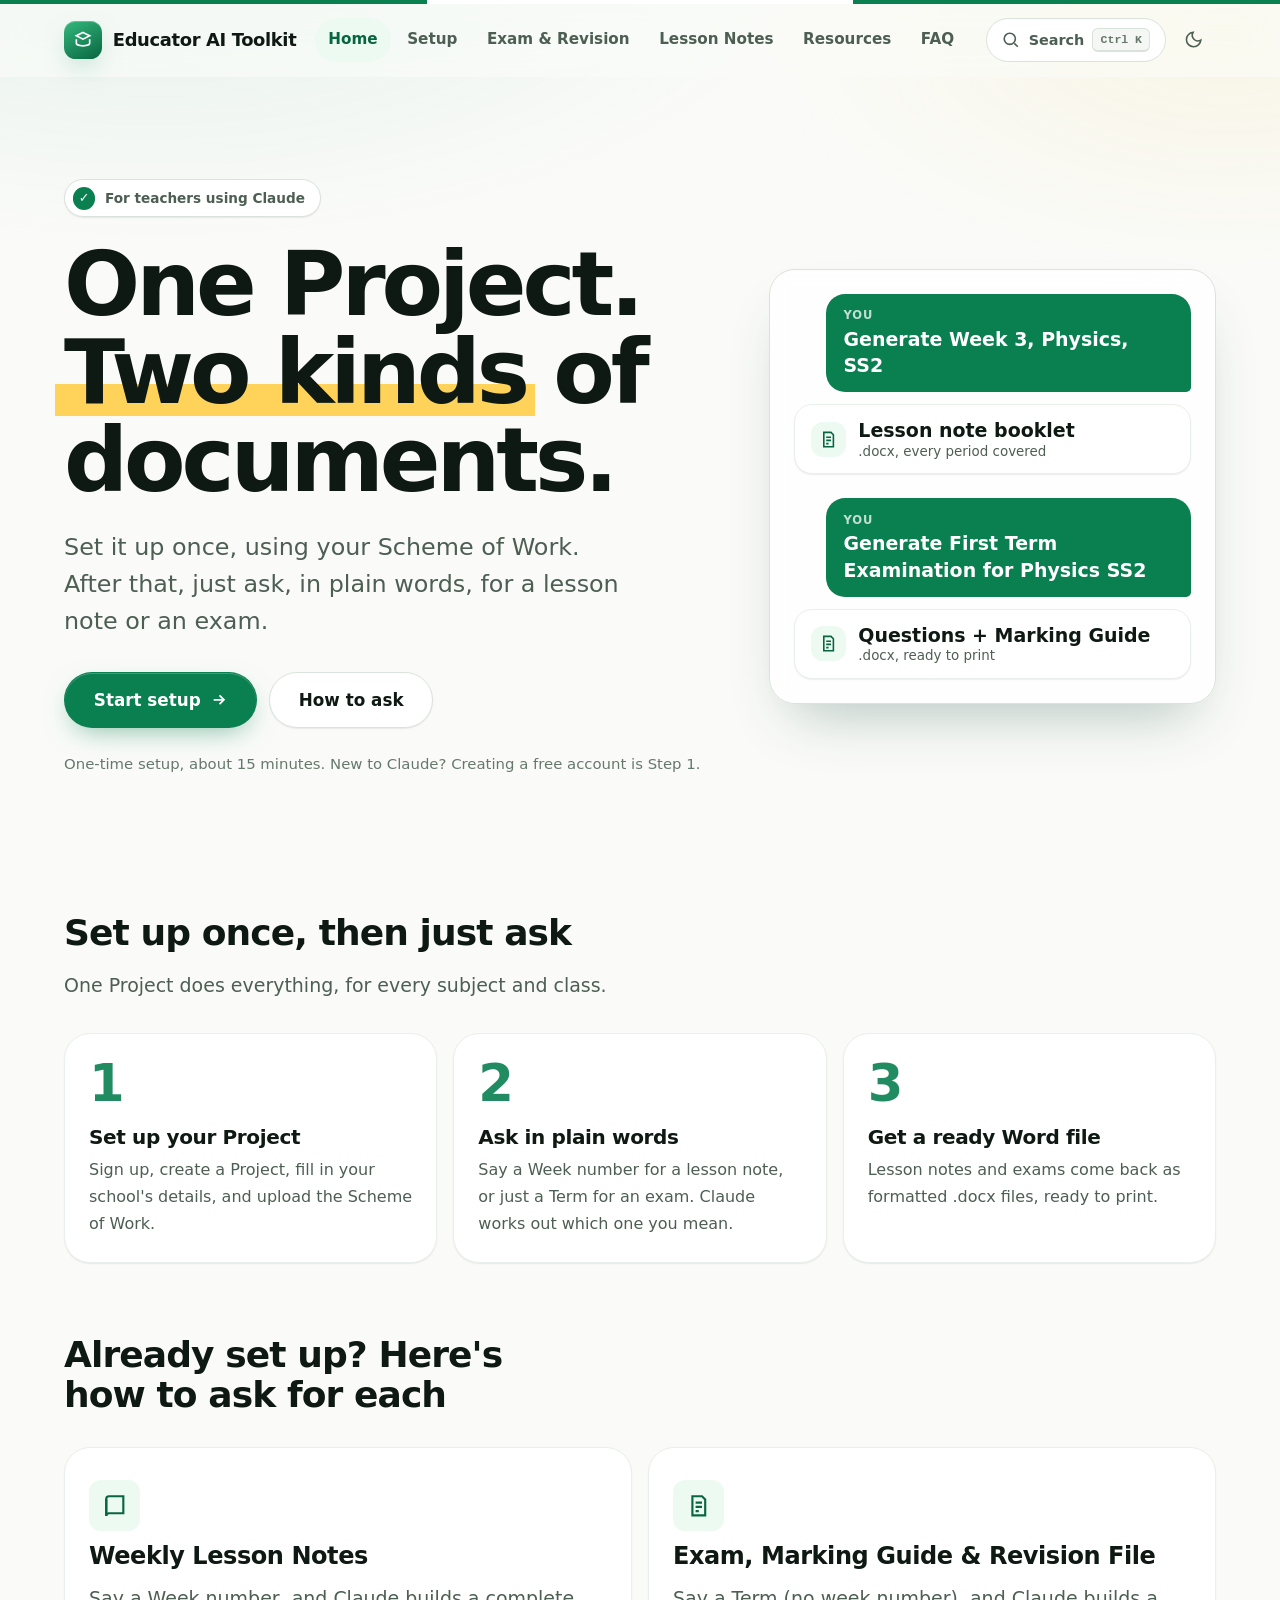
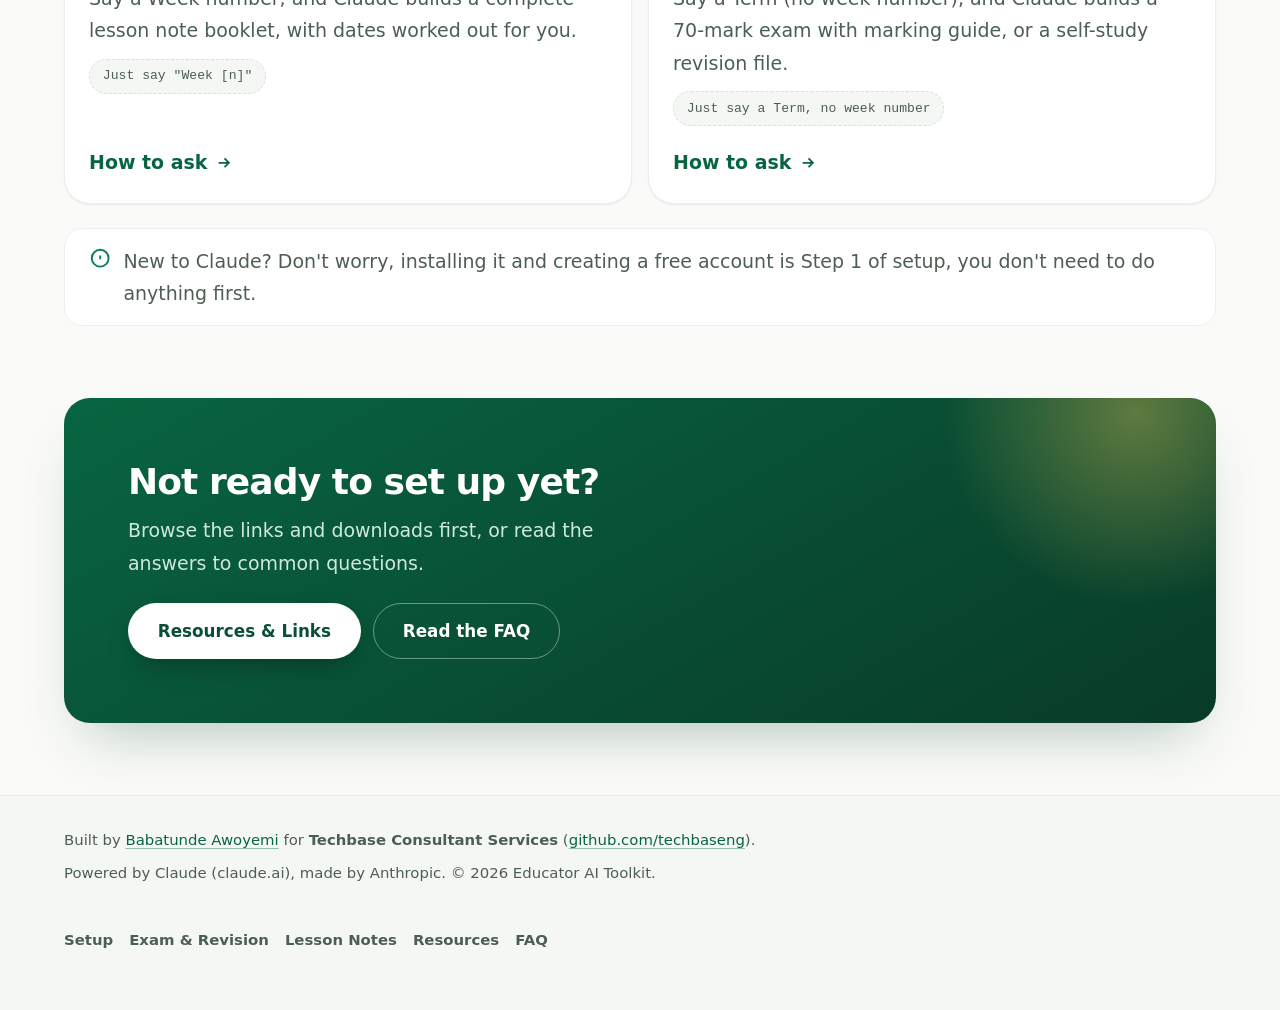
==== commit 66f45875: "update" ====
--- a/index.html
+++ b/index.html
@@ -1,96 +1,151 @@
 <!doctype html>
 <html lang="en">
 <head>
-<script>
-(function(){try{var t=localStorage.getItem('eat-theme');if(!t){t=window.matchMedia('(prefers-color-scheme: dark)').matches?'dark':'light';}document.documentElement.setAttribute('data-theme',t);}catch(e){}})();
-</script>
 <meta charset="utf-8">
-<meta name="viewport" content="width=device-width, initial-scale=1">
-<title>Educator AI Toolkit — One Project, two kinds of documents</title>
+<meta name="viewport" content="width=device-width, initial-scale=1, viewport-fit=cover">
+<meta http-equiv="Content-Security-Policy" content="default-src 'self'; script-src 'self' https://cdnjs.cloudflare.com; style-src 'self' 'unsafe-inline' https://fonts.googleapis.com; font-src https://fonts.gstatic.com; img-src 'self' data:; connect-src 'self'; object-src 'none'; base-uri 'self'; form-action 'none'">
+<meta name="referrer" content="strict-origin-when-cross-origin">
+<title>Educator AI Toolkit | One Project, two kinds of documents</title>
 <meta name="description" content="Set up one Claude Project using your Scheme of Work, then just ask for a lesson note or an exam. A step-by-step setup guide for Nigerian teachers.">
-<link rel="icon" type="image/svg+xml" href="assets/favicon.svg">
-<meta name="theme-color" content="#078C4A">
+<link rel="canonical" href="https://babatundeawo.github.io/educator-ai-toolkit/">
+<meta name="theme-color" content="#fafbf9">
+<meta name="color-scheme" content="light dark">
+<link rel="icon" href="assets/favicon.svg" type="image/svg+xml">
+<link rel="icon" href="assets/favicon.ico" sizes="48x48">
+<link rel="apple-touch-icon" href="assets/apple-touch-icon.png">
+<link rel="manifest" href="manifest.webmanifest">
 <meta property="og:type" content="website">
 <meta property="og:site_name" content="Educator AI Toolkit">
-<meta property="og:title" content="Educator AI Toolkit — One Project, two kinds of documents">
+<meta property="og:title" content="Educator AI Toolkit | One Project, two kinds of documents">
 <meta property="og:description" content="Set up once, then just ask for a lesson note or an exam.">
-<meta name="twitter:card" content="summary">
+<meta property="og:url" content="https://babatundeawo.github.io/educator-ai-toolkit/">
+<meta property="og:image" content="https://babatundeawo.github.io/educator-ai-toolkit/assets/og-image.png">
+<meta property="og:image:width" content="1200">
+<meta property="og:image:height" content="630">
+<meta property="og:image:alt" content="Educator AI Toolkit: one Claude Project, two kinds of documents">
+<meta name="twitter:card" content="summary_large_image">
+<meta name="twitter:title" content="Educator AI Toolkit | One Project, two kinds of documents">
+<meta name="twitter:description" content="Set up once, then just ask for a lesson note or an exam.">
+<meta name="twitter:image" content="https://babatundeawo.github.io/educator-ai-toolkit/assets/og-image.png">
+<link rel="preconnect" href="https://fonts.googleapis.com">
+<link rel="preconnect" href="https://fonts.gstatic.com" crossorigin>
+<link rel="stylesheet" href="https://fonts.googleapis.com/css2?family=Bricolage+Grotesque:wght@600;700;800&family=Inter:wght@400;500;600;700&family=JetBrains+Mono:wght@400;500&display=swap">
+<script src="assets/theme-init.js"></script>
 <link rel="stylesheet" href="assets/style.css">
 </head>
 <body>
 <a class="skip-link" href="#main-content">Skip to main content</a>
 
-<div class="flag-bar"></div>
-<div class="scroll-progress" data-scroll-progress></div>
+<div class="flag-bar" aria-hidden="true"></div>
+<div class="scroll-progress" data-scroll-progress aria-hidden="true"></div>
 
 <header class="topnav">
   <div class="topnav-inner">
-    <a class="brand-link" href="index.html">
-      <span class="brand-mark"><svg viewBox="0 0 24 24" fill="none" stroke="currentColor" stroke-width="2"><path d="M12 3l8 4-8 4-8-4 8-4z"/><path d="M4 11v5c0 1.5 3.5 3 8 3s8-1.5 8-3v-5"/></svg></span>
+    <a class="brand-link" href="index.html" aria-label="Educator AI Toolkit, home">
+      <span class="brand-mark"><svg viewBox="0 0 24 24" fill="none" stroke="currentColor" stroke-width="2" aria-hidden="true"><path d="M12 3l8 4-8 4-8-4 8-4z"/><path d="M4 11v5c0 1.5 3.5 3 8 3s8-1.5 8-3v-5"/></svg></span>
       <span class="brand-name"><span class="brand-name-full">Educator AI Toolkit</span></span>
     </a>
     <nav class="nav-links" id="site-nav" aria-label="Site navigation">
+      <a href="index.html">Home</a>
       <a href="setup.html">Setup</a>
+      <a href="exam-generator.html">Exam &amp; Revision</a>
+      <a href="lesson-note-generator.html">Lesson Notes</a>
       <a href="resources.html">Resources</a>
       <a href="faq.html">FAQ</a>
     </nav>
     <div class="nav-utility">
-      <button class="icon-btn menu-toggle" data-menu-toggle type="button" aria-expanded="false" aria-controls="site-nav" aria-label="Open menu"><span class="bars"><span></span><span></span><span></span></span></button>
-      <button class="icon-btn search-trigger" data-cmdk-open type="button" aria-label="Search the toolkit"><svg viewBox="0 0 24 24" fill="none" stroke="currentColor" stroke-width="2"><circle cx="11" cy="11" r="7"/><path d="M21 21l-4.3-4.3"/></svg><span>Search</span><kbd>Ctrl K</kbd></button>
-      <button class="icon-btn" data-theme-toggle type="button" aria-pressed="false" aria-label="Switch to dark mode"><svg class="moon" viewBox="0 0 24 24" fill="none" stroke="currentColor" stroke-width="2"><path d="M21 12.6A9 9 0 1 1 11.4 3a7 7 0 0 0 9.6 9.6z"/></svg><svg class="sun" viewBox="0 0 24 24" fill="none" stroke="currentColor" stroke-width="2"><circle cx="12" cy="12" r="4"/><path d="M12 2v2M12 20v2M4 12H2M22 12h-2M4.9 4.9l1.4 1.4M17.7 17.7l1.4 1.4M4.9 19.1l1.4-1.4M17.7 6.3l1.4-1.4"/></svg></button>
+      <button class="icon-btn search-trigger" data-cmdk-open type="button" aria-label="Search the toolkit"><svg viewBox="0 0 24 24" fill="none" stroke="currentColor" stroke-width="2" aria-hidden="true"><circle cx="11" cy="11" r="7"/><path d="M21 21l-4.3-4.3"/></svg><span>Search</span><kbd>Ctrl K</kbd></button>
+      <button class="icon-btn" data-theme-toggle type="button" aria-pressed="false" aria-label="Switch to dark mode"><svg class="moon" viewBox="0 0 24 24" fill="none" stroke="currentColor" stroke-width="2" aria-hidden="true"><path d="M21 12.6A9 9 0 1 1 11.4 3a7 7 0 0 0 9.6 9.6z"/></svg><svg class="sun" viewBox="0 0 24 24" fill="none" stroke="currentColor" stroke-width="2" aria-hidden="true"><circle cx="12" cy="12" r="4"/><path d="M12 2v2M12 20v2M4 12H2M22 12h-2M4.9 4.9l1.4 1.4M17.7 17.7l1.4 1.4M4.9 19.1l1.4-1.4M17.7 6.3l1.4-1.4"/></svg></button>
+      <button class="icon-btn menu-toggle" data-menu-toggle type="button" aria-expanded="false" aria-controls="site-nav" aria-label="Open menu"><span class="bars" aria-hidden="true"><span></span><span></span><span></span></span></button>
     </div>
   </div>
 </header>
 
 <div class="main" id="main-content">
+  <div class="container-wide">
 
-  <div class="welcome">
-    <div class="welcome-mark"><svg viewBox="0 0 24 24" fill="none" stroke="currentColor" stroke-width="2"><path d="M12 3l8 4-8 4-8-4 8-4z"/><path d="M4 11v5c0 1.5 3.5 3 8 3s8-1.5 8-3v-5"/></svg></div>
-    <h1>One Project. Two kinds of documents.</h1>
-    <p class="lede">Set it up once, using your Scheme of Work. After that, just ask, in plain words, for a lesson note or an exam.</p>
+    <section class="hero" aria-labelledby="hero-title">
+      <div class="hero-copy">
+      <p class="hero-eyebrow"><i aria-hidden="true">&#10003;</i>For teachers using Claude</p>
+      <h1 id="hero-title">One Project. <span class="mark">Two kinds</span> of documents.</h1>
+      <p class="lede">Set it up once, using your Scheme of Work. After that, just ask, in plain words, for a lesson note or an exam.</p>
+      <div class="hero-actions">
+        <a class="btn btn-primary" href="setup.html">Start setup <svg viewBox="0 0 24 24" fill="none" stroke="currentColor" stroke-width="2.4" aria-hidden="true"><path d="M5 12h14M13 6l6 6-6 6"/></svg></a>
+        <a class="btn btn-ghost" href="#how-to-ask">How to ask</a>
+      </div>
+      <p class="hero-meta">One-time setup, about 15 minutes. New to Claude? Creating a free account is Step 1.</p>
+      </div>
+      <div class="ask-demo" aria-hidden="true">
+        <div class="ask-bubble"><span class="ask-who">You</span>Generate Week 3, Physics, SS2</div>
+        <div class="ask-file"><svg viewBox="0 0 24 24" fill="none" stroke="currentColor" stroke-width="2"><path d="M9 3h6l3 3v15H6V3z"/><path d="M9 9h6M9 13h6M9 17h3"/></svg><span>Lesson note booklet<small>.docx, every period covered</small></span></div>
+        <div class="ask-bubble ask-bubble-2"><span class="ask-who">You</span>Generate First Term Examination for Physics SS2</div>
+        <div class="ask-file"><svg viewBox="0 0 24 24" fill="none" stroke="currentColor" stroke-width="2"><path d="M9 3h6l3 3v15H6V3z"/><path d="M9 9h6M9 13h6M9 17h3"/></svg><span>Questions + Marking Guide<small>.docx, ready to print</small></span></div>
+      </div>
+    </section>
 
-    <div class="choice-grid">
-      <a class="choice-card" href="setup.html" style="grid-column: 1 / -1;">
-        <span class="choice-icon"><svg viewBox="0 0 24 24" fill="none" stroke="currentColor" stroke-width="2"><path d="M12 20h9"/><path d="M16.5 3.5a2.1 2.1 0 0 1 3 3L7 19l-4 1 1-4z"/></svg></span>
-        <h2>Set up your Project</h2>
-        <p class="choice-desc">One-time setup: sign up, create a Project, fill in your school's details, and upload the Scheme of Work. About 15 minutes.</p>
-        <span class="choice-meta">5 steps · one Project, does everything</span>
-        <span class="choice-cta">Start setup <svg width="15" height="15" viewBox="0 0 24 24" fill="none" stroke="currentColor" stroke-width="2.4"><path d="M5 12h14M13 6l6 6-6 6"/></svg></span>
-      </a>
-    </div>
+    <section class="band" aria-labelledby="how-title">
+      <div class="band-head">
+        <h2 id="how-title">Set up once, then just ask</h2>
+        <p>One Project does everything, for every subject and class.</p>
+      </div>
+      <div class="steps-grid">
+        <div class="bento-card"><span class="bento-num" aria-hidden="true">1</span><h3>Set up your Project</h3><p>Sign up, create a Project, fill in your school's details, and upload the Scheme of Work.</p></div>
+        <div class="bento-card"><span class="bento-num" aria-hidden="true">2</span><h3>Ask in plain words</h3><p>Say a Week number for a lesson note, or just a Term for an exam. Claude works out which one you mean.</p></div>
+        <div class="bento-card"><span class="bento-num" aria-hidden="true">3</span><h3>Get a ready Word file</h3><p>Lesson notes and exams come back as formatted .docx files, ready to print.</p></div>
+      </div>
+    </section>
 
-    <p class="welcome-links" style="margin-top:34px; margin-bottom:14px;">Already set up? Here's how to ask for each:</p>
+    <section class="band" id="how-to-ask" aria-labelledby="ask-title">
+      <div class="band-head">
+        <h2 id="ask-title">Already set up? Here's how to ask for each</h2>
+      </div>
+      <div class="doc-grid">
+        <a class="doc-card" href="lesson-note-generator.html">
+          <span class="doc-icon" aria-hidden="true"><svg viewBox="0 0 24 24" fill="none" stroke="currentColor" stroke-width="2"><path d="M4 5.5A2.5 2.5 0 0 1 6.5 3H20v16H6.5A2.5 2.5 0 0 0 4 21.5z"/><path d="M4 5.5v16"/></svg></span>
+          <h3>Weekly Lesson Notes</h3>
+          <p>Say a Week number, and Claude builds a complete lesson note booklet, with dates worked out for you.</p>
+          <span class="doc-say">Just say "Week [n]"</span>
+          <span class="doc-cta">How to ask <svg viewBox="0 0 24 24" fill="none" stroke="currentColor" stroke-width="2.4" aria-hidden="true"><path d="M5 12h14M13 6l6 6-6 6"/></svg></span>
+        </a>
+        <a class="doc-card" href="exam-generator.html">
+          <span class="doc-icon" aria-hidden="true"><svg viewBox="0 0 24 24" fill="none" stroke="currentColor" stroke-width="2"><path d="M9 3h6l3 3v15H6V3z"/><path d="M9 9h6M9 13h6M9 17h3"/></svg></span>
+          <h3>Exam, Marking Guide &amp; Revision File</h3>
+          <p>Say a Term (no week number), and Claude builds a 70-mark exam with marking guide, or a self-study revision file.</p>
+          <span class="doc-say">Just say a Term, no week number</span>
+          <span class="doc-cta">How to ask <svg viewBox="0 0 24 24" fill="none" stroke="currentColor" stroke-width="2.4" aria-hidden="true"><path d="M5 12h14M13 6l6 6-6 6"/></svg></span>
+        </a>
+      </div>
+      <div class="note-line">
+        <svg viewBox="0 0 24 24" fill="none" stroke="currentColor" stroke-width="2" aria-hidden="true"><path d="M12 9v4M12 17h.01"/><circle cx="12" cy="12" r="9"/></svg>
+        <p>New to Claude? Don't worry, installing it and creating a free account is Step 1 of setup, you don't need to do anything first.</p>
+      </div>
+    </section>
 
-    <div class="choice-grid">
-      <a class="choice-card" href="lesson-note-generator.html">
-        <span class="choice-icon"><svg viewBox="0 0 24 24" fill="none" stroke="currentColor" stroke-width="2"><path d="M4 5.5A2.5 2.5 0 0 1 6.5 3H20v16H6.5A2.5 2.5 0 0 0 4 21.5z"/><path d="M4 5.5v16"/></svg></span>
-        <h2>Weekly Lesson Notes</h2>
-        <p class="choice-desc">Say a Week number, and Claude builds a complete lesson note booklet, with dates worked out for you.</p>
-        <span class="choice-meta">Just say "Week [n]"</span>
-        <span class="choice-cta">How to ask <svg width="15" height="15" viewBox="0 0 24 24" fill="none" stroke="currentColor" stroke-width="2.4"><path d="M5 12h14M13 6l6 6-6 6"/></svg></span>
-      </a>
-
-      <a class="choice-card" href="exam-generator.html">
-        <span class="choice-icon"><svg viewBox="0 0 24 24" fill="none" stroke="currentColor" stroke-width="2"><path d="M9 3h6l3 3v15H6V3z"/><path d="M9 9h6M9 13h6M9 17h3"/></svg></span>
-        <h2>Exam, Marking Guide &amp; Revision File</h2>
-        <p class="choice-desc">Say a Term (no week number), and Claude builds a 70-mark exam with marking guide, or a self-study revision file.</p>
-        <span class="choice-meta">Just say a Term, no week number</span>
-        <span class="choice-cta">How to ask <svg width="15" height="15" viewBox="0 0 24 24" fill="none" stroke="currentColor" stroke-width="2.4"><path d="M5 12h14M13 6l6 6-6 6"/></svg></span>
-      </a>
-    </div>
-
-    <div class="welcome-note">
-      <svg viewBox="0 0 24 24" fill="none" stroke="currentColor" stroke-width="2"><path d="M12 9v4M12 17h.01"/><circle cx="12" cy="12" r="9"/></svg>
-      <p>New to Claude? Don't worry, installing it and creating a free account is Step 1 of setup, you don't need to do anything first.</p>
-    </div>
-
-    <p class="welcome-links">Not ready to set up yet? Browse <a href="resources.html">Resources &amp; Links</a> or read the <a href="faq.html">FAQ</a> first.</p>
+    <section class="cta-band" aria-labelledby="cta-title">
+      <h2 id="cta-title">Not ready to set up yet?</h2>
+      <p>Browse the links and downloads first, or read the answers to common questions.</p>
+      <div class="hero-actions">
+        <a class="btn btn-primary" href="resources.html">Resources &amp; Links</a>
+        <a class="btn btn-ghost" href="faq.html">Read the FAQ</a>
+      </div>
+    </section>
   </div>
 
   <footer class="site-footer">
     <div class="container-wide">
-      <p>Built by <a href="https://github.com/babatundeawo" target="_blank" rel="noopener">Babatunde Awoyemi</a> for <strong>Techbase Consultant Services</strong> (<a href="https://github.com/techbaseng" target="_blank" rel="noopener">github.com/techbaseng</a>). Powered by Claude (claude.ai), made by Anthropic.</p>
-      <p>© <span data-year></span> Educator AI Toolkit.</p>
+      <div class="footer-grid">
+        <div>
+          <p>Built by <a href="https://babatundeawo.github.io/" target="_blank" rel="noopener noreferrer">Babatunde Awoyemi</a> for <strong>Techbase Consultant Services</strong> (<a href="https://github.com/techbaseng" target="_blank" rel="noopener noreferrer">github.com/techbaseng</a>).</p>
+          <p>Powered by Claude (claude.ai), made by Anthropic. &copy; <span data-year>2026</span> Educator AI Toolkit.</p>
+        </div>
+        <nav class="footer-nav" aria-label="Footer">
+          <a href="setup.html">Setup</a>
+          <a href="exam-generator.html">Exam &amp; Revision</a>
+          <a href="lesson-note-generator.html">Lesson Notes</a>
+          <a href="resources.html">Resources</a>
+          <a href="faq.html">FAQ</a>
+        </nav>
+      </div>
     </div>
   </footer>
 </div>
@@ -98,16 +153,16 @@
 <div class="cmdk-overlay" data-cmdk-overlay hidden>
   <div class="cmdk-box" role="dialog" aria-modal="true" aria-label="Site search">
     <div class="cmdk-input-row">
-      <svg viewBox="0 0 24 24" fill="none" stroke="currentColor" stroke-width="2"><circle cx="11" cy="11" r="7"/><path d="M21 21l-4.3-4.3"/></svg>
-      <input type="text" data-cmdk-input placeholder="Search pages, steps, and rules..." autocomplete="off" aria-label="Search">
+      <svg viewBox="0 0 24 24" fill="none" stroke="currentColor" stroke-width="2" aria-hidden="true"><circle cx="11" cy="11" r="7"/><path d="M21 21l-4.3-4.3"/></svg>
+      <input type="text" data-cmdk-input placeholder="Search pages, steps, and rules" autocomplete="off" aria-label="Search the toolkit">
       <kbd>Esc</kbd>
     </div>
     <div class="cmdk-results" data-cmdk-results></div>
   </div>
 </div>
 
-<button class="back-to-top-btn" data-back-to-top type="button" aria-label="Back to top"><svg viewBox="0 0 24 24" fill="none" stroke="currentColor" stroke-width="2.4"><path d="M12 19V5M5 12l7-7 7 7"/></svg></button>
+<button class="back-to-top-btn" data-back-to-top type="button" aria-label="Back to top"><svg viewBox="0 0 24 24" fill="none" stroke="currentColor" stroke-width="2.4" aria-hidden="true"><path d="M12 19V5M5 12l7-7 7 7"/></svg></button>
 
-<script src="assets/script.js"></script>
+<script src="assets/script.js" defer></script>
 </body>
 </html>
--- a/assets/style.css
+++ b/assets/style.css
@@ -1,796 +1,808 @@
-/* ==========================================================
-   EDUCATOR AI TOOLKIT — DESIGN SYSTEM v2
-   Modern, glossy, Nigerian-inspired: emerald green, crisp
-   white, warm gold accents. Built for readability on a big
-   PC screen first, then scaled down for phones.
-   ========================================================== */
-
-@import url('https://fonts.googleapis.com/css2?family=Sora:wght@500;600;700;800&family=Inter:wght@400;500;600;700;800&family=JetBrains+Mono:wght@500;600&display=swap');
-
+/* ==========================================================================
+   Educator AI Toolkit: design system
+   Brand: "chalk and emerald". Calm, confident, editorial. Ink-dark type,
+   one emerald voice, and a gold highlighter used the way a teacher would.
+   Sections: 1 Tokens  2 Base  3 Layout  4 Nav  5 Buttons  6 Content
+             7 Stepper  8 Pickers  9 Overlays  10 Home  11 Motion  12 Print
+   ========================================================================== */
+
+/* ---------- 1. TOKENS ---------- */
 :root {
-  /* ---- Palette: light (default) ---- */
-  --paper: #F6FAF7;
-  --paper-raised: #FFFFFF;
-  --paper-sunken: #EEF6F1;
-  --ink: #0E1F17;
-  --ink-soft: #4C5F55;
-  --ink-faint: #869489;
-
-  --cover: #078C4A;
-  --cover-bright: #10B981;
-  --cover-deep: #045C31;
-  --cover-tint: #E1F6EA;
-  --cover-tint-strong: #C7EEDA;
-
-  --gold: #F2A900;
-  --gold-bright: #FFC633;
-  --gold-tint: #FFF3D6;
-  --gold-deep: #A66E00;
-
-  --spine: #DA4B4B;
-  --spine-tint: #FCEAEA;
-  --spine-deep: #A62F2F;
-
-  --border: #DEE9E2;
-  --border-strong: #C4D6CB;
-
-  --shadow: 0 2px 4px rgba(6,40,23,.05), 0 14px 34px -12px rgba(6,40,23,.18);
-  --shadow-sm: 0 1px 3px rgba(6,40,23,.08), 0 4px 12px -4px rgba(6,40,23,.08);
-  --shadow-lg: 0 20px 50px -16px rgba(4,60,32,.35);
-  --glow-green: 0 8px 24px -6px rgba(7,140,74,.45);
-  --glow-gold: 0 8px 22px -6px rgba(242,169,0,.4);
-
-  --font-display: 'Sora', 'Inter', -apple-system, sans-serif;
-  --font-body: 'Inter', -apple-system, BlinkMacSystemFont, 'Segoe UI', sans-serif;
-  --font-mono: 'JetBrains Mono', ui-monospace, 'SFMono-Regular', Menlo, monospace;
-
-  --radius-lg: 24px;
-  --radius-md: 16px;
-  --radius-sm: 10px;
-  --radius-xs: 8px;
-
-  --max-w: 800px;
-  --max-w-wide: 1080px;
-
-  --ease: cubic-bezier(.2,.8,.2,1);
+  color-scheme: light;
+
+  /* Brand */
+  --emerald-50: #ecfaf2;
+  --emerald-100: #d3f3e1;
+  --emerald-200: #a8e6c4;
+  --emerald-300: #6fd3a0;
+  --emerald-400: #34b97c;
+  --emerald-500: #0f9d63;
+  --emerald-600: #0a7f50;
+  --emerald-700: #086541;
+  --emerald-800: #0a4f35;
+  --emerald-900: #083b28;
+  --gold-100: #fff1c2;
+  --gold-300: #ffd35a;
+  --gold-500: #f2b200;
+  --gold-700: #8a6100;
+
+  /* Neutral scale, tinted toward the brand */
+  --n-0: #ffffff;
+  --n-25: #fafbf9;
+  --n-50: #f4f7f4;
+  --n-100: #e9efea;
+  --n-200: #d9e2db;
+  --n-300: #bccabf;
+  --n-400: #8c9d91;
+  --n-500: #66786b;
+  --n-600: #4d5e53;
+  --n-700: #36443b;
+  --n-800: #1f2b24;
+  --n-900: #0f1913;
+
+  /* Semantic */
+  --success: #0a7f50;
+  --warning: #9a6700;
+  --error: #b42318;
+  --info: #175cd3;
+
+  /* Roles (light) */
+  --bg: var(--n-25);
+  --bg-sunken: var(--n-50);
+  --surface: var(--n-0);
+  --surface-2: var(--n-50);
+  --text: var(--n-900);
+  --text-soft: var(--n-600);
+  --text-faint: var(--n-500);
+  --line: var(--n-100);
+  --line-strong: var(--n-200);
+  --brand: var(--emerald-600);
+  --brand-strong: var(--emerald-700);
+  --brand-soft: var(--emerald-50);
+  --brand-line: var(--emerald-200);
+  --on-brand: #ffffff;
+  --highlight: var(--gold-300);
+  --focus: var(--emerald-600);
+  --callout-info-bg: #eef4ff;
+  --callout-info-fg: #1849a9;
+  --callout-warn-bg: #fff7e0;
+  --callout-warn-fg: #7a4f00;
+  --callout-imp-bg: var(--emerald-50);
+  --callout-imp-fg: var(--emerald-800);
+
+  /* Type */
+  --font-display: "Bricolage Grotesque", "Inter", system-ui, -apple-system, "Segoe UI", sans-serif;
+  --font-body: "Inter", system-ui, -apple-system, "Segoe UI", Roboto, sans-serif;
+  --font-mono: "JetBrains Mono", ui-monospace, "SFMono-Regular", Menlo, Consolas, monospace;
+  --fs-body: clamp(1.0625rem, 1.01rem + 0.22vw, 1.1875rem);
+  --fs-small: 0.9rem;
+  --fs-h1: clamp(2.15rem, 1.35rem + 3.4vw, 3.75rem);
+  --fs-h2: clamp(1.55rem, 1.2rem + 1.5vw, 2.25rem);
+  --fs-h3: clamp(1.15rem, 1.05rem + 0.45vw, 1.35rem);
+
+  /* Space (4px base) */
+  --s-1: 0.25rem;
+  --s-2: 0.5rem;
+  --s-3: 0.75rem;
+  --s-4: 1rem;
+  --s-5: 1.5rem;
+  --s-6: 2rem;
+  --s-7: 3rem;
+  --s-8: 4.5rem;
+  --s-9: 7rem;
+
+  /* Shape and depth */
+  --r-xs: 8px;
+  --r-sm: 12px;
+  --r-md: 18px;
+  --r-lg: 26px;
+  --r-pill: 999px;
+  --shadow-1: 0 1px 2px rgba(15, 25, 19, 0.05), 0 1px 1px rgba(15, 25, 19, 0.03);
+  --shadow-2: 0 2px 4px rgba(15, 25, 19, 0.04), 0 14px 32px -14px rgba(15, 25, 19, 0.16);
+  --shadow-3: 0 30px 60px -24px rgba(8, 59, 40, 0.3);
+  --glow: 0 10px 28px -10px rgba(10, 127, 80, 0.55);
+
+  /* Layers */
+  --z-nav: 50;
+  --z-scrim: 45;
+  --z-top: 60;
+  --z-modal: 100;
+  --z-toast: 120;
+
+  /* Motion */
+  --ease: cubic-bezier(0.22, 0.8, 0.2, 1);
+  --ease-in-out: cubic-bezier(0.65, 0, 0.35, 1);
+  --t-fast: 140ms;
+  --t-med: 260ms;
+  --t-slow: 600ms;
+
+  /* Layout */
+  --w-text: 54rem;
+  --w-wide: 72rem;
+  --gutter: clamp(1.1rem, 4vw, 2rem);
+  --nav-h: 4.5rem;
 }
 
 [data-theme="dark"] {
-  --paper: #0B1712;
-  --paper-raised: #12241C;
-  --paper-sunken: #081209;
-  --ink: #EAF5EE;
-  --ink-soft: #A9C2B3;
-  --ink-faint: #6D8578;
-
-  --cover: #22C577;
-  --cover-bright: #4EE0A0;
-  --cover-deep: #6FE0A5;
-  --cover-tint: #123524;
-  --cover-tint-strong: #17472F;
-
-  --gold: #FFC633;
-  --gold-bright: #FFDB7A;
-  --gold-tint: #33290C;
-  --gold-deep: #FFD873;
-
-  --spine: #F17575;
-  --spine-tint: #391A1A;
-  --spine-deep: #FF9C9C;
-
-  --border: #1D3428;
-  --border-strong: #2C4C3A;
-
-  --shadow: 0 2px 6px rgba(0,0,0,.3), 0 20px 44px -14px rgba(0,0,0,.6);
-  --shadow-sm: 0 1px 4px rgba(0,0,0,.35);
-  --shadow-lg: 0 24px 60px -18px rgba(0,0,0,.7);
-  --glow-green: 0 0 0 1px rgba(34,197,119,.25), 0 8px 26px -6px rgba(34,197,119,.4);
-  --glow-gold: 0 8px 24px -6px rgba(255,198,51,.35);
-}
-
-* { box-sizing: border-box; }
-html { -webkit-text-size-adjust: 100%; scroll-behavior: smooth; }
-@media (prefers-reduced-motion: reduce) {
-  html { scroll-behavior: auto; }
-  * { animation-duration: 0.001ms !important; animation-iteration-count: 1 !important; transition-duration: 0.001ms !important; }
+  color-scheme: dark;
+  --bg: #0a120e;
+  --bg-sunken: #070d0a;
+  --surface: #111c16;
+  --surface-2: #162419;
+  --text: #ecf4ef;
+  --text-soft: #a9bdb0;
+  --text-faint: #8aa093;
+  --line: #1e2e24;
+  --line-strong: #2b4033;
+  --brand: #3fcf8f;
+  --brand-strong: #7ae3b4;
+  --brand-soft: #0f2a1d;
+  --brand-line: #1f5a3e;
+  --on-brand: #04170e;
+  --highlight: #8a6a00;
+  --focus: var(--gold-300);
+  --callout-info-bg: #101c33;
+  --callout-info-fg: #a9c6ff;
+  --callout-warn-bg: #2a2007;
+  --callout-warn-fg: #ffd777;
+  --callout-imp-bg: #0f2a1d;
+  --callout-imp-fg: #a6efcb;
+  --shadow-1: 0 1px 2px rgba(0, 0, 0, 0.4);
+  --shadow-2: 0 2px 6px rgba(0, 0, 0, 0.35), 0 18px 40px -16px rgba(0, 0, 0, 0.6);
+  --shadow-3: 0 34px 70px -26px rgba(0, 0, 0, 0.75);
+  --glow: 0 10px 30px -10px rgba(63, 207, 143, 0.4);
+}
+
+/* ---------- 2. BASE ---------- */
+*,
+*::before,
+*::after { box-sizing: border-box; }
+
+html {
+  -webkit-text-size-adjust: 100%;
+  text-size-adjust: 100%;
+  scroll-behavior: smooth;
+  scroll-padding-top: calc(var(--nav-h) + 1rem);
+  overflow-x: clip;
 }
 
 body {
   margin: 0;
+  min-height: 100vh;
+  background: var(--bg);
+  color: var(--text);
+  font-family: var(--font-body);
+  font-size: var(--fs-body);
+  line-height: 1.7;
+  -webkit-font-smoothing: antialiased;
+  -moz-osx-font-smoothing: grayscale;
+  text-rendering: optimizeLegibility;
+  overflow-x: clip;
+}
+
+/* Quiet atmosphere behind the page */
+body::before {
+  content: "";
+  position: fixed;
+  inset: 0;
+  z-index: -1;
+  pointer-events: none;
   background:
-    radial-gradient(1100px 480px at 15% -10%, color-mix(in srgb, var(--cover) 7%, transparent), transparent 60%),
-    radial-gradient(900px 460px at 100% 0%, color-mix(in srgb, var(--gold) 8%, transparent), transparent 55%),
-    var(--paper);
-  background-attachment: fixed;
-  color: var(--ink);
-  font-family: var(--font-body);
-  font-size: 17.5px;
-  line-height: 1.68;
-  -webkit-font-smoothing: antialiased;
-}
-@media (min-width: 1024px) { body { font-size: 18.5px; } }
-@media (min-width: 1400px) { body { font-size: 19px; } }
-
-a:not(.btn) { color: var(--cover-deep); text-decoration-thickness: 1.5px; text-underline-offset: 3px; transition: color .15s var(--ease); }
-a:not(.btn):hover { color: var(--cover); }
-[data-theme="dark"] a:not(.btn) { color: var(--cover); }
-[data-theme="dark"] a:not(.btn):hover { color: var(--cover-bright); }
-
-::selection { background: var(--gold-tint); color: var(--ink); }
+    radial-gradient(60rem 28rem at 12% -8%, color-mix(in srgb, var(--brand) 9%, transparent), transparent 70%),
+    radial-gradient(44rem 24rem at 96% 2%, color-mix(in srgb, var(--gold-500) 8%, transparent), transparent 70%);
+}
+
+img, svg { max-width: 100%; }
+
+h1, h2, h3, h4 {
+  font-family: var(--font-display);
+  color: var(--text);
+  font-weight: 700;
+  line-height: 1.12;
+  letter-spacing: -0.025em;
+  text-wrap: balance;
+  margin: 0 0 var(--s-4);
+}
+h1 { font-size: var(--fs-h1); letter-spacing: -0.035em; line-height: 1.04; }
+h2 { font-size: var(--fs-h2); margin-top: var(--s-8); }
+h3 { font-size: var(--fs-h3); margin-top: var(--s-6); letter-spacing: -0.018em; }
+p { margin: 0 0 var(--s-4); text-wrap: pretty; }
+ul, ol { margin: 0 0 var(--s-4); padding-left: 1.3em; }
+li { margin-bottom: 0.35em; }
+strong { font-weight: 650; }
+hr { border: 0; border-top: 1px solid var(--line); margin: var(--s-6) 0; }
+
+a {
+  color: var(--brand-strong);
+  text-decoration-thickness: 0.09em;
+  text-underline-offset: 0.2em;
+  text-decoration-color: color-mix(in srgb, currentColor 40%, transparent);
+  transition: color var(--t-fast) var(--ease), text-decoration-color var(--t-fast) var(--ease);
+}
+a:hover { color: var(--brand); text-decoration-color: currentColor; }
+
+::selection { background: var(--highlight); color: var(--n-900); }
+[data-theme="dark"] ::selection { color: #fff; }
+
+:focus-visible {
+  outline: 3px solid var(--focus);
+  outline-offset: 3px;
+  border-radius: 6px;
+}
+
+/* Styled scrollbar (progressive enhancement) */
+@supports (scrollbar-color: auto) {
+  html { scrollbar-color: var(--n-300) transparent; scrollbar-width: thin; }
+  [data-theme="dark"] html { scrollbar-color: var(--line-strong) transparent; }
+}
 
 .skip-link {
-  position: absolute; left: -999px; top: 0; background: var(--ink); color: var(--paper);
-  padding: 10px 16px; z-index: 999; border-radius: 0 0 10px 0;
-}
-.skip-link:focus { left: 0; }
-
-:focus-visible { outline: 2.5px solid var(--gold); outline-offset: 2px; border-radius: 4px; }
-
-/* ---- Flag bar: green / white / green, gentle shimmer ---- */
+  position: fixed;
+  left: var(--s-4);
+  top: var(--s-3);
+  z-index: var(--z-modal);
+  background: var(--text);
+  color: var(--bg);
+  padding: 0.7rem 1.1rem;
+  border-radius: var(--r-sm);
+  font-weight: 600;
+  text-decoration: none;
+  transform: translateY(-200%);
+  transition: transform var(--t-med) var(--ease);
+}
+.skip-link:focus { transform: translateY(0); color: var(--bg); }
+
+.sr-only {
+  position: absolute; width: 1px; height: 1px; margin: -1px; padding: 0;
+  overflow: hidden; clip: rect(0 0 0 0); white-space: nowrap; border: 0;
+}
+
+/* ---------- 3. LAYOUT ---------- */
+.main { min-height: 70vh; }
+.container { width: 100%; max-width: calc(var(--w-text) + var(--gutter) * 2); margin-inline: auto; padding: var(--s-7) var(--gutter) var(--s-8); }
+.container-wide { width: 100%; max-width: calc(var(--w-wide) + var(--gutter) * 2); margin-inline: auto; padding-inline: var(--gutter); }
+
 .flag-bar {
-  height: 5px;
-  background: linear-gradient(90deg,
-    var(--cover) 0 30%, #FFFFFF 30% 37%, var(--cover) 37% 63%, #FFFFFF 63% 70%, var(--cover) 70% 100%);
-  background-size: 200% 100%;
-  animation: flagShimmer 9s linear infinite;
+  height: 4px;
+  background: linear-gradient(90deg, var(--emerald-600) 0 33.33%, #ffffff 33.33% 66.66%, var(--emerald-600) 66.66% 100%);
 }
 [data-theme="dark"] .flag-bar {
-  background: linear-gradient(90deg,
-    var(--cover) 0 30%, #16281f 30% 37%, var(--cover) 37% 63%, #16281f 63% 70%, var(--cover) 70% 100%);
-  background-size: 200% 100%;
-}
-@keyframes flagShimmer { 0% { background-position: 0% 0; } 100% { background-position: -200% 0; } }
+  background: linear-gradient(90deg, var(--emerald-600) 0 33.33%, #cfe7da 33.33% 66.66%, var(--emerald-600) 66.66% 100%);
+}
 
 .scroll-progress {
-  position: fixed; top: 5px; left: 0; height: 3px; width: 0%;
-  background: linear-gradient(90deg, var(--gold), var(--gold-bright)); z-index: 60; transition: width .1s linear;
-  box-shadow: 0 0 10px color-mix(in srgb, var(--gold) 70%, transparent);
-}
-
-/* ============ TOP NAV ============ */
+  position: fixed; top: 0; left: 0; height: 3px; width: 100%;
+  background: linear-gradient(90deg, var(--emerald-400), var(--gold-500));
+  transform: scaleX(0); transform-origin: 0 50%;
+  z-index: var(--z-top);
+  pointer-events: none;
+  will-change: transform;
+}
+
+.breadcrumb-eyebrow {
+  display: inline-flex; align-items: center; gap: 0.5rem;
+  font-size: 0.82rem; font-weight: 650; letter-spacing: 0.08em; text-transform: uppercase;
+  color: var(--text-faint); margin-bottom: var(--s-4);
+}
+.breadcrumb-eyebrow a { color: var(--text-faint); text-decoration: none; }
+.breadcrumb-eyebrow a:hover { color: var(--brand); }
+
+.lede {
+  font-size: clamp(1.125rem, 1.05rem + 0.4vw, 1.375rem);
+  line-height: 1.55;
+  color: var(--text-soft);
+  max-width: 42rem;
+  margin-bottom: var(--s-6);
+}
+
+.section { margin-top: var(--s-8); }
+.section > h2:first-child { margin-top: 0; }
+.section + .section { margin-top: var(--s-8); }
+
+/* ---------- 4. NAVIGATION ---------- */
 .topnav {
-  position: sticky; top: 0; z-index: 50;
-  background: color-mix(in srgb, var(--paper-raised) 78%, transparent);
-  backdrop-filter: blur(14px) saturate(160%);
-  -webkit-backdrop-filter: blur(14px) saturate(160%);
-  border-bottom: 1px solid var(--border);
+  position: sticky; top: 0; z-index: var(--z-nav);
+  background: color-mix(in srgb, var(--bg) 72%, transparent);
+  -webkit-backdrop-filter: blur(16px) saturate(170%);
+  backdrop-filter: blur(16px) saturate(170%);
+  border-bottom: 1px solid transparent;
+  transition: border-color var(--t-med) var(--ease), background var(--t-med) var(--ease), box-shadow var(--t-med) var(--ease);
+}
+.topnav.is-scrolled {
+  border-bottom-color: var(--line);
+  background: color-mix(in srgb, var(--bg) 86%, transparent);
+  box-shadow: 0 8px 30px -18px rgba(15, 25, 19, 0.25);
 }
 .topnav-inner {
-  max-width: var(--max-w-wide);
-  margin: 0 auto;
-  padding: 15px 24px;
-  display: flex; align-items: center; justify-content: space-between; gap: 16px;
-}
-.brand-link { display: flex; align-items: center; gap: 11px; text-decoration: none; color: var(--ink); }
-.brand-link:hover { color: var(--ink); }
+  max-width: calc(var(--w-wide) + var(--gutter) * 2);
+  margin-inline: auto; padding: 0 var(--gutter);
+  height: var(--nav-h);
+  display: flex; align-items: center; justify-content: space-between; gap: var(--s-4);
+  transition: height var(--t-med) var(--ease);
+}
+.topnav.is-scrolled .topnav-inner { height: 3.75rem; }
+
+.brand-link { display: inline-flex; align-items: center; gap: 0.7rem; text-decoration: none; color: var(--text); min-height: 44px; }
+.brand-link:hover { color: var(--text); }
 .brand-mark {
-  width: 38px; height: 38px; border-radius: 11px;
-  background: linear-gradient(145deg, var(--cover-bright), var(--cover-deep));
-  color: #fff;
-  display: flex; align-items: center; justify-content: center; flex-shrink: 0;
-  box-shadow: var(--glow-green);
-  transition: transform .25s var(--ease);
-}
-.brand-link:hover .brand-mark { transform: rotate(-8deg) scale(1.06); }
-.brand-mark svg { width: 20px; height: 20px; }
-.brand-name { font-family: var(--font-display); font-weight: 700; font-size: 1.14rem; letter-spacing: -.01em; }
-@media (max-width: 480px) { .brand-name { display: none; } }
-
-.nav-links { display: flex; align-items: center; gap: 2px; }
+  width: 2.35rem; height: 2.35rem; border-radius: 0.72rem; flex: none;
+  display: grid; place-items: center; color: #fff;
+  background: linear-gradient(150deg, var(--emerald-400), var(--emerald-700));
+  box-shadow: var(--glow), inset 0 1px 0 rgba(255, 255, 255, 0.25);
+  transition: transform var(--t-med) var(--ease);
+}
+.brand-link:hover .brand-mark { transform: rotate(-7deg) scale(1.05); }
+.brand-mark svg { width: 1.25rem; height: 1.25rem; }
+.brand-name { font-family: var(--font-display); font-weight: 700; font-size: 1.12rem; letter-spacing: -0.02em; }
+@media (max-width: 420px) { .brand-name { display: none; } }
+
+.nav-links { display: flex; align-items: center; gap: 0.15rem; }
 .nav-links a {
-  position: relative;
-  color: var(--ink-soft); text-decoration: none; font-size: .96rem; font-weight: 600;
-  padding: 9px 14px; border-radius: 10px; transition: background .18s var(--ease), color .18s var(--ease);
-}
-.nav-links a::after {
-  content: ""; position: absolute; left: 14px; right: 14px; bottom: 5px; height: 2px; border-radius: 2px;
-  background: var(--gold); transform: scaleX(0); transform-origin: left; transition: transform .2s var(--ease);
-}
-.nav-links a:hover { background: var(--cover-tint); color: var(--cover-deep); }
-.nav-links a:hover::after { transform: scaleX(1); }
-.nav-links a.active { color: var(--cover-deep); background: var(--cover-tint); }
-.nav-links a.active::after { transform: scaleX(1); }
-
-.nav-utility { display: flex; align-items: center; gap: 8px; }
+  position: relative; display: inline-flex; align-items: center; min-height: 44px;
+  padding: 0 0.85rem; border-radius: var(--r-pill);
+  font-size: 0.95rem; font-weight: 550; text-decoration: none; color: var(--text-soft);
+  transition: color var(--t-fast) var(--ease), background var(--t-fast) var(--ease);
+}
+.nav-links a:hover { color: var(--text); background: var(--surface-2); }
+.nav-links a.active { color: var(--brand-strong); background: var(--brand-soft); }
+
+.nav-utility { display: flex; align-items: center; gap: 0.4rem; }
 .icon-btn {
-  display: flex; align-items: center; justify-content: center; gap: 6px;
-  width: 40px; height: 40px; border-radius: 11px; border: 1px solid transparent;
-  background: transparent; color: var(--ink-soft); cursor: pointer;
-  transition: background .18s var(--ease), color .18s var(--ease), transform .18s var(--ease), border-color .18s var(--ease);
-}
-.icon-btn:hover { background: var(--cover-tint); color: var(--cover-deep); transform: translateY(-1px); }
-.icon-btn:active { transform: translateY(0) scale(.95); }
-.icon-btn svg { width: 19px; height: 19px; }
-.icon-btn .moon { display: block; } .icon-btn .sun { display: none; }
-[data-theme="dark"] .icon-btn .moon { display: none; } [data-theme="dark"] .icon-btn .sun { display: block; }
-
-.search-trigger { width: auto; padding: 0 12px; border: 1px solid var(--border-strong); font-size: .86rem; border-radius: 11px; }
-.search-trigger span { display: none; }
-.search-trigger kbd { display: none; }
-@media (min-width: 700px) {
-  .search-trigger { padding: 0 12px 0 10px; }
-  .search-trigger span { display: inline; margin-left: 2px; color: var(--ink-soft); font-weight: 600; }
-  .search-trigger kbd {
-    display: inline-block; margin-left: 8px; font-family: var(--font-mono); font-size: .7rem;
-    background: var(--paper-sunken); border: 1px solid var(--border-strong); border-radius: 5px; padding: 2px 6px; color: var(--ink-faint);
-  }
-}
-
-/* ---- Mobile menu button (hidden on desktop) ---- */
-.menu-toggle { display: none; position: relative; }
-.menu-toggle .bars { position: relative; width: 18px; height: 13px; }
+  display: inline-flex; align-items: center; justify-content: center; gap: 0.5rem;
+  min-width: 44px; height: 44px; padding: 0; border-radius: var(--r-pill);
+  border: 1px solid transparent; background: transparent; color: var(--text-soft);
+  font: inherit; font-size: 0.9rem; font-weight: 550; cursor: pointer;
+  transition: background var(--t-fast) var(--ease), color var(--t-fast) var(--ease), border-color var(--t-fast) var(--ease), transform var(--t-fast) var(--ease);
+}
+.icon-btn:hover { background: var(--surface-2); color: var(--text); }
+.icon-btn:active { transform: scale(0.94); }
+.icon-btn svg { width: 1.2rem; height: 1.2rem; flex: none; }
+.icon-btn .moon { display: block; }
+.icon-btn .sun { display: none; }
+[data-theme="dark"] .icon-btn .moon { display: none; }
+[data-theme="dark"] .icon-btn .sun { display: block; }
+
+.search-trigger { padding: 0 0.9rem; border-color: var(--line-strong); background: var(--surface); }
+.search-trigger span, .search-trigger kbd { display: none; }
+@media (min-width: 900px) {
+  .search-trigger span { display: inline; }
+  .search-trigger kbd { display: inline-block; }
+}
+kbd {
+  font-family: var(--font-mono); font-size: 0.72rem; line-height: 1;
+  padding: 0.28rem 0.45rem; border-radius: 6px;
+  background: var(--surface-2); border: 1px solid var(--line-strong); border-bottom-width: 2px; color: var(--text-faint);
+}
+
+/* Mobile menu */
+.menu-toggle { display: none; }
+.menu-toggle .bars { position: relative; width: 1.15rem; height: 0.85rem; display: block; }
 .menu-toggle .bars span {
   position: absolute; left: 0; width: 100%; height: 2px; border-radius: 2px; background: currentColor;
-  transition: transform .28s var(--ease), opacity .2s var(--ease), top .28s var(--ease);
+  transition: transform var(--t-med) var(--ease), opacity var(--t-fast) var(--ease), top var(--t-med) var(--ease);
 }
 .menu-toggle .bars span:nth-child(1) { top: 0; }
-.menu-toggle .bars span:nth-child(2) { top: 5.5px; }
-.menu-toggle .bars span:nth-child(3) { top: 11px; }
-.menu-toggle[aria-expanded="true"] .bars span:nth-child(1) { top: 5.5px; transform: rotate(45deg); }
+.menu-toggle .bars span:nth-child(2) { top: calc(50% - 1px); }
+.menu-toggle .bars span:nth-child(3) { top: calc(100% - 2px); }
+.menu-toggle[aria-expanded="true"] .bars span:nth-child(1) { top: calc(50% - 1px); transform: rotate(45deg); }
 .menu-toggle[aria-expanded="true"] .bars span:nth-child(2) { opacity: 0; }
-.menu-toggle[aria-expanded="true"] .bars span:nth-child(3) { top: 5.5px; transform: rotate(-45deg); }
-
-@media (max-width: 760px) {
-  .menu-toggle { display: flex; }
+.menu-toggle[aria-expanded="true"] .bars span:nth-child(3) { top: calc(50% - 1px); transform: rotate(-45deg); }
+
+@media (max-width: 860px) {
+  .menu-toggle { display: inline-flex; }
   .nav-links {
-    position: absolute; left: 12px; right: 12px; top: calc(100% + 8px);
-    display: flex; flex-direction: column; align-items: stretch; gap: 2px;
-    background: var(--paper-raised); border: 1px solid var(--border); border-radius: var(--radius-md);
-    box-shadow: var(--shadow-lg); padding: 10px;
-    opacity: 0; visibility: hidden; transform: translateY(-8px) scale(.98);
-    transition: opacity .2s var(--ease), transform .22s var(--ease), visibility 0s linear .22s;
+    position: absolute; left: var(--s-3); right: var(--s-3); top: calc(100% + 0.5rem);
+    flex-direction: column; align-items: stretch; gap: 0.15rem; padding: 0.6rem;
+    background: var(--surface); border: 1px solid var(--line); border-radius: var(--r-md); box-shadow: var(--shadow-3);
+    opacity: 0; visibility: hidden; transform: translateY(-8px) scale(0.98); transform-origin: top right;
+    transition: opacity var(--t-med) var(--ease), transform var(--t-med) var(--ease), visibility 0s linear var(--t-med);
   }
-  .nav-links.is-open {
-    opacity: 1; visibility: visible; transform: translateY(0) scale(1);
-    transition: opacity .2s var(--ease), transform .22s var(--ease);
+  .nav-links.is-open { opacity: 1; visibility: visible; transform: none; transition: opacity var(--t-med) var(--ease), transform var(--t-med) var(--ease); }
+  .nav-links a { min-height: 48px; padding: 0 1rem; border-radius: var(--r-sm); font-size: 1.02rem; }
+}
+.nav-scrim {
+  position: fixed; inset: 0; z-index: var(--z-scrim); background: rgba(8, 20, 14, 0.4);
+  opacity: 0; visibility: hidden; transition: opacity var(--t-med) var(--ease), visibility 0s linear var(--t-med);
+}
+@media (max-width: 860px) {
+  body.menu-open .nav-scrim { opacity: 1; visibility: visible; transition: opacity var(--t-med) var(--ease); }
+}
+
+/* ---------- 5. BUTTONS ---------- */
+.btn {
+  position: relative; display: inline-flex; align-items: center; justify-content: center; gap: 0.55rem;
+  min-height: 48px; padding: 0 1.4rem; border-radius: var(--r-pill);
+  border: 1px solid transparent; font: inherit; font-size: 1rem; font-weight: 600; line-height: 1;
+  text-decoration: none; cursor: pointer; white-space: nowrap;
+  transition: transform var(--t-fast) var(--ease), box-shadow var(--t-med) var(--ease), background var(--t-fast) var(--ease), color var(--t-fast) var(--ease), border-color var(--t-fast) var(--ease);
+}
+.btn svg { width: 1.1rem; height: 1.1rem; flex: none; transition: transform var(--t-med) var(--ease); }
+.btn:hover svg { transform: translateX(3px); }
+.btn:active { transform: scale(0.97); }
+.btn-primary { background: var(--brand); color: var(--on-brand); box-shadow: var(--glow), inset 0 1px 0 rgba(255, 255, 255, 0.22); }
+.btn-primary:hover { background: var(--brand-strong); color: var(--on-brand); transform: translateY(-2px); }
+[data-theme="dark"] .btn-primary:hover { background: #63dba5; }
+.btn-ghost { background: var(--surface); color: var(--text); border-color: var(--line-strong); box-shadow: var(--shadow-1); }
+.btn-ghost:hover { border-color: var(--brand); color: var(--brand-strong); transform: translateY(-2px); }
+.btn-sm { min-height: 44px; padding: 0 1.05rem; font-size: 0.93rem; }
+.btn:disabled, .btn[aria-disabled="true"] { opacity: 0.45; cursor: not-allowed; transform: none; box-shadow: none; pointer-events: none; }
+.link-action {
+  background: none; border: 0; padding: 0.6rem 0.2rem; min-height: 44px; font: inherit; font-size: 0.95rem; font-weight: 600;
+  color: var(--brand-strong); cursor: pointer; text-decoration: underline; text-underline-offset: 0.2em;
+}
+.link-action:hover { color: var(--brand); }
+
+/* ---------- 6. CONTENT COMPONENTS ---------- */
+.grid { display: grid; gap: var(--s-4); margin-bottom: var(--s-5); }
+.grid-2 { grid-template-columns: repeat(auto-fit, minmax(min(100%, 17rem), 1fr)); }
+.grid-3 { grid-template-columns: repeat(auto-fit, minmax(min(100%, 15rem), 1fr)); }
+
+.card {
+  position: relative; padding: var(--s-5); margin-bottom: var(--s-4);
+  background: var(--surface); border: 1px solid var(--line); border-radius: var(--r-md); box-shadow: var(--shadow-1);
+  transition: transform var(--t-med) var(--ease), box-shadow var(--t-med) var(--ease), border-color var(--t-med) var(--ease);
+}
+.grid > .card { margin-bottom: 0; }
+.card > :last-child { margin-bottom: 0; }
+.tag {
+  display: inline-block; margin-bottom: var(--s-3); padding: 0.28rem 0.7rem; border-radius: var(--r-pill);
+  background: var(--brand-soft); color: var(--brand-strong); border: 1px solid var(--brand-line);
+  font-size: 0.78rem; font-weight: 650; letter-spacing: 0.06em; text-transform: uppercase;
+}
+
+/* Cursor-aware spotlight (pointer devices only, set by script.js) */
+.card, .link-card, .file-card, .bento-card, .doc-card { --mx: 50%; --my: 0%; }
+@media (hover: hover) {
+  .card:hover, .link-card:hover, .file-card:hover { border-color: var(--brand-line); box-shadow: var(--shadow-2); transform: translateY(-3px); }
+  .card::after, .link-card::after, .file-card::after, .bento-card::after, .doc-card::after {
+    content: ""; position: absolute; inset: 0; border-radius: inherit; pointer-events: none; opacity: 0;
+    background: radial-gradient(18rem circle at var(--mx) var(--my), color-mix(in srgb, var(--brand) 12%, transparent), transparent 65%);
+    transition: opacity var(--t-med) var(--ease);
   }
-  .nav-links a { padding: 12px 14px; }
-  .nav-links a::after { display: none; }
-}
-/* Dim the page behind an open mobile menu, click to dismiss */
-.nav-scrim {
-  display: none; position: fixed; inset: 0; background: rgba(4,16,10,.25); z-index: 45;
-  opacity: 0; transition: opacity .2s var(--ease);
-}
-@media (max-width: 760px) {
-  body.menu-open .nav-scrim { display: block; opacity: 1; }
-}
-
-/* ============ CONTAINER / PAGE ============ */
-.main { min-height: 70vh; }
-.container { max-width: var(--max-w); margin: 0 auto; padding: 52px 24px 40px; }
-.container-wide { max-width: var(--max-w-wide); margin: 0 auto; padding: 52px 24px 40px; }
-
-.breadcrumb-eyebrow {
-  display: inline-flex; align-items: center; gap: 6px;
-  font-size: .88rem; font-weight: 600; color: var(--ink-faint); margin-bottom: 12px;
-}
-.breadcrumb-eyebrow a { color: var(--ink-faint); }
-.breadcrumb-eyebrow a:hover { color: var(--cover); }
-
-h1 {
-  font-family: var(--font-display); font-weight: 800; letter-spacing: -.02em;
-  font-size: clamp(2rem, 1.5rem + 2vw, 3rem); line-height: 1.14; margin: 0 0 16px;
-  color: var(--ink);
-}
-h2 {
-  font-family: var(--font-display); font-weight: 700; font-size: clamp(1.4rem, 1.2rem + .8vw, 1.75rem); letter-spacing: -.012em;
-  margin: 46px 0 16px; padding-top: 4px;
-}
-h3 { font-family: var(--font-display); font-weight: 700; font-size: 1.2rem; margin: 0; letter-spacing: -.008em; }
-h4 { font-family: var(--font-body); font-weight: 800; font-size: 1.02rem; margin: 20px 0 9px; }
-
-.lede { font-size: 1.2rem; color: var(--ink-soft); max-width: 60ch; margin: 0 0 30px; line-height: 1.6; }
-
-p { margin: 0 0 15px; }
-.section { margin: 38px 0; }
-ul, ol { padding-left: 1.4em; margin: 0 0 15px; }
-li { margin-bottom: 6px; }
-li:last-child { margin-bottom: 0; }
-li p { margin: 0; }
-
-/* ============ BUTTONS (glossy) ============ */
-.btn {
-  position: relative;
-  display: inline-flex; align-items: center; gap: 9px;
-  font-family: var(--font-body); font-weight: 700; font-size: 1rem;
-  padding: 13px 24px; border-radius: 13px; text-decoration: none;
-  border: 1.5px solid transparent; cursor: pointer; overflow: hidden;
-  transition: transform .18s var(--ease), box-shadow .25s var(--ease), background .2s var(--ease), border-color .2s var(--ease);
-}
-.btn:active { transform: translateY(1px) scale(.99); }
-.btn:disabled, .btn[disabled] { opacity: .6; cursor: wait; pointer-events: none; }
-
-.btn-primary {
-  background: linear-gradient(150deg, var(--cover-bright), var(--cover) 55%, var(--cover-deep));
-  color: #fff; box-shadow: var(--glow-green), inset 0 1px 0 rgba(255,255,255,.3);
-}
-.btn-primary::before {
-  content: ""; position: absolute; inset: 0; border-radius: inherit;
-  background: linear-gradient(115deg, transparent 30%, rgba(255,255,255,.4) 45%, transparent 60%);
-  transform: translateX(-120%); transition: transform .6s var(--ease);
-}
-.btn-primary:hover { color: #fff; transform: translateY(-2px); box-shadow: 0 14px 30px -8px rgba(7,140,74,.55), inset 0 1px 0 rgba(255,255,255,.35); }
-.btn-primary:hover::before { transform: translateX(120%); }
-
-.btn-ghost {
-  background: var(--paper-raised); color: var(--ink); border-color: var(--border-strong);
-  box-shadow: var(--shadow-sm);
-}
-.btn-ghost:hover { border-color: var(--cover); color: var(--cover-deep); background: var(--cover-tint); transform: translateY(-2px); box-shadow: var(--shadow); }
-.btn-sm { padding: 9px 16px; font-size: .9rem; border-radius: 10px; }
-
-/* ============ WELCOME / CHOICE SCREEN ============ */
-.welcome {
-  max-width: var(--max-w-wide); margin: 0 auto; padding: clamp(48px, 9vw, 100px) 24px 68px;
-  text-align: center;
-}
-.welcome-mark {
-  width: 68px; height: 68px; border-radius: 20px;
-  background: linear-gradient(150deg, var(--cover-bright), var(--cover-deep));
-  color: #fff;
-  display: flex; align-items: center; justify-content: center; margin: 0 auto 26px;
-  box-shadow: var(--glow-green);
-  animation: floatY 5s ease-in-out infinite;
-}
-@keyframes floatY { 0%,100% { transform: translateY(0); } 50% { transform: translateY(-7px); } }
-.welcome-mark svg { width: 36px; height: 36px; }
-.welcome h1 { max-width: 20ch; margin: 0 auto 14px; }
-.welcome h1 { background: linear-gradient(100deg, var(--ink) 30%, var(--cover-deep) 65%, var(--gold-deep)); -webkit-background-clip: text; background-clip: text; }
-[data-theme="dark"] .welcome h1 { background: linear-gradient(100deg, var(--ink) 20%, var(--cover-bright) 65%, var(--gold-bright)); -webkit-background-clip: text; background-clip: text; }
-.welcome .lede { max-width: 48ch; margin: 0 auto 48px; }
-
-.choice-grid {
-  display: grid; grid-template-columns: 1fr 1fr; gap: 22px; text-align: left;
-  max-width: 900px; margin: 0 auto;
-}
-@media (max-width: 700px) { .choice-grid { grid-template-columns: 1fr; } }
-
-.choice-card {
-  position: relative; display: flex; flex-direction: column; gap: 15px;
-  background: var(--paper-raised); border: 1.5px solid var(--border);
-  border-radius: var(--radius-lg); padding: 30px 28px 28px;
-  text-decoration: none; color: var(--ink);
-  box-shadow: var(--shadow-sm);
-  transition: border-color .22s var(--ease), box-shadow .3s var(--ease), transform .3s var(--ease);
-}
-.choice-card:hover {
-  border-color: var(--cover); box-shadow: var(--shadow-lg); transform: translateY(-6px); color: var(--ink);
-}
-.choice-card::before {
-  content: ""; position: absolute; left: 0; top: 24px; bottom: 24px; width: 5px;
-  border-radius: 0 4px 4px 0; background: linear-gradient(var(--gold), var(--gold-deep));
-  transition: width .2s var(--ease);
-}
-.choice-card:hover::before { width: 7px; }
-.choice-card:nth-child(2)::before { background: linear-gradient(var(--cover-bright), var(--cover-deep)); }
-.choice-icon {
-  width: 50px; height: 50px; border-radius: 14px;
-  background: linear-gradient(150deg, var(--cover-tint-strong), var(--cover-tint));
-  color: var(--cover-deep);
-  display: flex; align-items: center; justify-content: center;
-  transition: transform .3s var(--ease);
-}
-.choice-card:hover .choice-icon { transform: scale(1.08) rotate(-4deg); }
-.choice-icon svg { width: 27px; height: 27px; }
-.choice-card h2 { margin: 5px 0 0; font-size: 1.3rem; }
-.choice-card .choice-desc { color: var(--ink-soft); font-size: 1rem; margin: 0; flex-grow: 1; }
-.choice-meta {
-  display: flex; align-items: center; gap: 8px; font-size: .84rem; font-weight: 600; color: var(--gold-deep);
-  font-family: var(--font-mono);
-}
-.choice-cta {
-  position: relative;
-  display: inline-flex; align-items: center; gap: 8px; font-weight: 700; color: #fff;
-  font-size: .96rem; margin-top: 6px; width: fit-content;
-  padding: 12px 20px; border-radius: 999px; overflow: hidden;
-  background: linear-gradient(150deg, var(--cover-bright), var(--cover) 55%, var(--cover-deep));
-  box-shadow: var(--glow-green), inset 0 1px 0 rgba(255,255,255,.3);
-  transition: transform .22s var(--ease), box-shadow .25s var(--ease), gap .2s var(--ease);
-}
-.choice-cta::before {
-  content: ""; position: absolute; inset: 0; border-radius: inherit;
-  background: linear-gradient(115deg, transparent 30%, rgba(255,255,255,.4) 45%, transparent 60%);
-  transform: translateX(-120%); transition: transform .6s var(--ease);
-}
-[data-theme="dark"] .choice-cta { color: #06150F; }
-.choice-card:hover .choice-cta {
-  gap: 12px; transform: translateY(-2px);
-  box-shadow: 0 14px 30px -8px rgba(7,140,74,.55), inset 0 1px 0 rgba(255,255,255,.35);
-}
-.choice-card:hover .choice-cta::before { transform: translateX(120%); }
-.choice-card:hover .choice-cta svg { transform: translateX(2px); }
-.choice-cta svg { transition: transform .2s var(--ease); position: relative; }
-
-.welcome-note {
-  max-width: 900px; margin: 38px auto 0; display: flex; align-items: flex-start; gap: 12px;
-  text-align: left; font-size: .98rem; color: var(--ink-soft);
-  background: linear-gradient(150deg, var(--gold-tint), var(--paper-raised)); border: 1px solid var(--border); border-radius: var(--radius-md);
-  padding: 16px 20px; box-shadow: var(--shadow-sm);
-}
-.welcome-note svg { width: 20px; height: 20px; flex-shrink: 0; margin-top: 2px; color: var(--gold-deep); }
-
-.welcome-links { margin-top: 32px; font-size: .95rem; color: var(--ink-faint); }
-.welcome-links a { color: var(--ink-soft); font-weight: 600; }
-
-/* ============ KPI ROW ============ */
-.kpi-row { display: flex; flex-wrap: wrap; gap: 12px; margin: 24px 0 32px; }
-.kpi {
-  background: var(--paper-raised); border: 1px solid var(--border); border-radius: var(--radius-sm);
-  padding: 12px 18px; display: flex; flex-direction: column; min-width: 100px;
-  box-shadow: var(--shadow-sm); transition: transform .2s var(--ease), box-shadow .2s var(--ease);
-}
-.kpi:hover { transform: translateY(-3px); box-shadow: var(--shadow); }
-.kpi .num {
-  font-family: var(--font-display); font-weight: 800; font-size: 1.5rem;
-  background: linear-gradient(120deg, var(--cover-deep), var(--cover-bright));
-  -webkit-background-clip: text; background-clip: text; color: var(--cover-deep);
-}
-[data-theme="dark"] .kpi .num { background: linear-gradient(120deg, var(--cover-bright), var(--gold-bright)); -webkit-background-clip: text; background-clip: text; }
-.kpi .lbl { font-size: .8rem; font-weight: 600; color: var(--ink-faint); }
-
-/* ============ STEPPER (premium single-screen wizard) ============ */
-.stepper { position: relative; }
-
-/* Numbered progress rail with connecting line, replaces the old text readout */
-.stepper-rail {
-  display: flex; align-items: center; margin: 0 0 22px; padding: 0 2px;
-}
-.stepper-rail .rail-dot {
-  position: relative; flex-shrink: 0; width: 36px; height: 36px; border-radius: 50%;
-  background: var(--paper-raised); border: 1.5px solid var(--border-strong); color: var(--ink-faint);
-  font-family: var(--font-display); font-weight: 800; font-size: .92rem;
-  display: flex; align-items: center; justify-content: center; cursor: pointer; padding: 0;
-  transition: background .22s var(--ease), color .22s var(--ease), border-color .22s var(--ease), transform .22s var(--ease), box-shadow .22s var(--ease);
-}
-.stepper-rail .rail-dot:hover { transform: translateY(-1px); border-color: var(--cover); color: var(--cover-deep); }
-.stepper-rail .rail-dot.is-done { background: var(--cover-tint); border-color: var(--cover); color: var(--cover-deep); }
-.stepper-rail .rail-dot.is-current {
-  background: linear-gradient(150deg, var(--cover-bright), var(--cover) 55%, var(--cover-deep));
-  border-color: transparent; color: #fff; box-shadow: var(--glow-green); transform: scale(1.08);
-}
-.stepper-rail .rail-line { flex: 1; height: 2px; background: var(--border); margin: 0 4px; position: relative; border-radius: 2px; overflow: hidden; }
-.stepper-rail .rail-line::after {
-  content: ""; position: absolute; inset: 0; width: var(--fill, 0%); background: linear-gradient(90deg, var(--cover), var(--cover-bright));
-  transition: width .35s var(--ease);
-}
-.stepper-label {
-  display: flex; align-items: center; gap: 8px; font-size: .85rem; font-weight: 600; color: var(--ink-faint);
-  font-family: var(--font-mono); margin: 0 0 14px;
-}
-.stepper-label .dot { width: 7px; height: 7px; border-radius: 50%; background: var(--gold); flex-shrink: 0; box-shadow: 0 0 8px color-mix(in srgb, var(--gold) 60%, transparent); }
-
-/* The panel area holds every step; JS shows exactly one at a time and animates the swap */
-.stepper-panels { position: relative; }
-
-.step-card {
-  position: relative;
-  background: var(--paper-raised); border: 1.5px solid var(--border); border-radius: var(--radius-lg);
-  margin-bottom: 14px; overflow: hidden;
-  box-shadow: var(--shadow-sm);
-}
-.step-card::before {
-  content: ""; position: absolute; top: 0; left: 0; right: 0; height: 3px;
-  background: linear-gradient(90deg, var(--cover-bright), var(--gold-bright));
-}
-.stepper.is-wizard .step-card { margin-bottom: 0; box-shadow: var(--shadow-lg); }
-.stepper.is-wizard .step-card:not(.is-active) { display: none; }
-.stepper.is-wizard .step-card.is-active {
-  animation: stepIn .38s var(--ease);
-}
-.stepper.is-wizard .step-card.is-leaving-fwd { animation: stepOutFwd .22s var(--ease) forwards; }
-.stepper.is-wizard .step-card.is-leaving-back { animation: stepOutBack .22s var(--ease) forwards; }
-.stepper.is-wizard .step-card.is-active.enter-back { animation: stepInBack .38s var(--ease); }
-@keyframes stepIn { from { opacity: 0; transform: translateX(18px); } to { opacity: 1; transform: translateX(0); } }
-@keyframes stepInBack { from { opacity: 0; transform: translateX(-18px); } to { opacity: 1; transform: translateX(0); } }
-@keyframes stepOutFwd { from { opacity: 1; transform: translateX(0); } to { opacity: 0; transform: translateX(-18px); } }
-@keyframes stepOutBack { from { opacity: 1; transform: translateX(0); } to { opacity: 0; transform: translateX(18px); } }
-
-.step-head {
-  display: flex; align-items: center; gap: 16px;
-  padding: 24px 26px 16px;
-}
-.step-head > div:first-child { display: flex; flex-direction: column; justify-content: center; gap: 3px; flex: 1; }
-.step-head h3 { font-size: 1.18rem; }
-.step-num {
-  flex-shrink: 0; width: 40px; height: 40px; border-radius: 50%;
-  background: linear-gradient(150deg, var(--cover-bright), var(--cover-deep)); color: #fff;
-  font-family: var(--font-display); font-weight: 800; font-size: 1.05rem;
-  display: flex; align-items: center; justify-content: center; box-shadow: var(--glow-green);
-}
-.step-teaser { font-size: .9rem; color: var(--ink-faint); margin-top: 2px; }
-.step-body { padding: 4px 26px 28px; }
+  .card:hover::after, .link-card:hover::after, .file-card:hover::after, .bento-card:hover::after, .doc-card:hover::after { opacity: 1; }
+}
+
+.link-card, .file-card {
+  position: relative; display: flex; align-items: center; justify-content: space-between; gap: var(--s-4);
+  padding: var(--s-4) var(--s-5); margin-bottom: var(--s-3);
+  background: var(--surface); border: 1px solid var(--line); border-radius: var(--r-md); box-shadow: var(--shadow-1);
+  transition: transform var(--t-med) var(--ease), box-shadow var(--t-med) var(--ease), border-color var(--t-med) var(--ease);
+}
+a.link-card { text-decoration: none; color: inherit; }
+.grid > .link-card { margin-bottom: 0; }
+.link-card .label { font-weight: 650; line-height: 1.35; }
+.link-card .sub { color: var(--text-soft); font-size: var(--fs-small); line-height: 1.5; }
+.link-card a:not(.btn) { word-break: break-word; font-size: 0.93rem; }
+.file-card { justify-content: flex-start; }
+.file-icon { width: 2.8rem; height: 2.8rem; flex: none; display: grid; place-items: center; border-radius: var(--r-sm); background: var(--brand-soft); color: var(--brand-strong); }
+.file-icon svg { width: 1.35rem; height: 1.35rem; }
+.file-meta { flex: 1; min-width: 0; }
+.file-name { font-family: var(--font-mono); font-size: 0.86rem; font-weight: 500; word-break: break-all; }
+.file-sub { font-size: var(--fs-small); color: var(--text-soft); line-height: 1.5; }
 @media (max-width: 560px) {
-  .step-head { padding: 20px 18px 14px; gap: 12px; }
-  .step-body { padding: 4px 18px 22px; }
-  .step-num { width: 34px; height: 34px; font-size: .95rem; }
-  .stepper-rail .rail-dot { width: 30px; height: 30px; font-size: .82rem; }
-}
-
-.step-next-row { margin-top: 20px; display: flex; align-items: center; justify-content: flex-end; gap: 10px; flex-wrap: wrap; }
-.step-next-row .btn-back { margin-right: auto; }
-
-/* ============ ACCORDION (nested "view full rules" + FAQ) ============ */
-.accordion {
-  border: 1px solid var(--border); border-radius: var(--radius-sm); margin: 16px 0; overflow: hidden;
-  background: var(--paper-sunken); transition: box-shadow .2s var(--ease);
-}
-.accordion[open] { box-shadow: var(--shadow-sm); }
+  .file-card { flex-wrap: wrap; }
+  .file-card .btn { width: 100%; }
+}
+
+.filename-chip {
+  display: inline-block; padding: 0.1rem 0.5rem; border-radius: 7px;
+  background: var(--surface-2); border: 1px solid var(--line-strong);
+  font-family: var(--font-mono); font-size: 0.84em; word-break: break-word;
+}
+
+.kpi-row { display: grid; grid-template-columns: repeat(auto-fit, minmax(8.5rem, 1fr)); gap: var(--s-3); margin: var(--s-6) 0; }
+.kpi { padding: var(--s-4); border-radius: var(--r-md); background: var(--surface); border: 1px solid var(--line); box-shadow: var(--shadow-1); }
+.kpi .num { display: block; font-family: var(--font-display); font-size: 2.1rem; font-weight: 800; line-height: 1; letter-spacing: -0.04em; color: var(--brand-strong); }
+.kpi .lbl { display: block; margin-top: 0.4rem; font-size: 0.86rem; line-height: 1.35; color: var(--text-soft); }
+
+.callout { display: flex; gap: var(--s-3); align-items: flex-start; padding: var(--s-4) var(--s-5); margin: var(--s-5) 0; border-radius: var(--r-md); border: 1px solid transparent; }
+.callout > svg { width: 1.4rem; height: 1.4rem; flex: none; margin-top: 0.2rem; }
+.callout > div { min-width: 0; }
+.callout p:last-child { margin-bottom: 0; }
+.callout-info { background: var(--callout-info-bg); color: var(--callout-info-fg); border-color: color-mix(in srgb, var(--callout-info-fg) 22%, transparent); }
+.callout-warn { background: var(--callout-warn-bg); color: var(--callout-warn-fg); border-color: color-mix(in srgb, var(--callout-warn-fg) 25%, transparent); }
+.callout-important { background: var(--callout-imp-bg); color: var(--callout-imp-fg); border-color: color-mix(in srgb, var(--callout-imp-fg) 22%, transparent); }
+.callout a { color: inherit; font-weight: 600; }
+
+.table-wrap { overflow-x: auto; margin: var(--s-4) 0 var(--s-5); border: 1px solid var(--line); border-radius: var(--r-md); background: var(--surface); box-shadow: var(--shadow-1); -webkit-overflow-scrolling: touch; }
+table { width: 100%; border-collapse: collapse; font-size: 0.97rem; }
+th, td { padding: 0.85rem 1.1rem; text-align: left; vertical-align: top; border-bottom: 1px solid var(--line); }
+th { background: var(--surface-2); font-size: 0.78rem; font-weight: 650; letter-spacing: 0.07em; text-transform: uppercase; color: var(--text-faint); white-space: nowrap; }
+tbody tr:last-child td { border-bottom: 0; }
+tbody tr { transition: background var(--t-fast) var(--ease); }
+tbody tr:hover { background: var(--surface-2); }
+
+/* Accordion (FAQ) */
+.accordion { margin-bottom: var(--s-3); background: var(--surface); border: 1px solid var(--line); border-radius: var(--r-md); box-shadow: var(--shadow-1); overflow: clip; transition: border-color var(--t-med) var(--ease), box-shadow var(--t-med) var(--ease); }
+.accordion[open] { border-color: var(--brand-line); box-shadow: var(--shadow-2); }
 .accordion summary {
-  cursor: pointer; list-style: none; padding: 14px 18px; font-weight: 700; font-size: .96rem;
-  display: flex; align-items: center; justify-content: space-between; user-select: none;
+  list-style: none; cursor: pointer; display: flex; align-items: center; justify-content: space-between; gap: var(--s-4);
+  min-height: 56px; padding: var(--s-3) var(--s-5); font-weight: 600; line-height: 1.4;
 }
 .accordion summary::-webkit-details-marker { display: none; }
 .accordion summary::after {
-  content: "+"; font-size: 1.3rem; color: var(--cover-deep); font-weight: 400; margin-left: 12px; flex-shrink: 0;
-  transition: transform .2s var(--ease);
-}
-.accordion[open] summary::after { content: "\2212"; }
-.accordion-body { padding: 6px 18px 20px; animation: fadeSlideIn .25s var(--ease); }
-.accordion-body h4:first-child { margin-top: 4px; }
-
-.faq-item { background: var(--paper-raised); box-shadow: var(--shadow-sm); }
-.faq-item summary { font-family: var(--font-display); font-size: 1.05rem; font-weight: 700; }
-.faq-item:hover { border-color: var(--border-strong); }
-
-/* ============ COPY BLOCK ============ */
-.copy-btn-row { display: flex; justify-content: flex-end; margin-bottom: 10px; }
+  content: ""; flex: none; width: 0.6rem; height: 0.6rem; margin-right: 0.25rem;
+  border-right: 2px solid var(--text-faint); border-bottom: 2px solid var(--text-faint); transform: rotate(45deg);
+  transition: transform var(--t-med) var(--ease), border-color var(--t-fast) var(--ease);
+}
+.accordion[open] summary::after { transform: rotate(-135deg) translate(-2px, -2px); border-color: var(--brand); }
+.accordion summary:hover { color: var(--brand-strong); }
+.accordion summary:focus-visible { outline-offset: -3px; border-radius: var(--r-md); }
+.accordion-body { padding: 0 var(--s-5) var(--s-4); color: var(--text-soft); }
+.accordion-body > :last-child { margin-bottom: 0; }
+
+/* Forms */
+.field { display: block; margin-bottom: var(--s-4); }
+.field > span { display: block; margin-bottom: 0.4rem; font-size: 0.92rem; font-weight: 600; }
+.field input, .field textarea, .field select {
+  width: 100%; min-height: 48px; padding: 0.75rem 1rem; font: inherit; font-size: 1rem; color: var(--text);
+  background: var(--surface); border: 1px solid var(--line-strong); border-radius: var(--r-sm);
+  transition: border-color var(--t-fast) var(--ease), box-shadow var(--t-fast) var(--ease);
+}
+.field input::placeholder { color: var(--text-faint); }
+.field input:hover { border-color: var(--n-400); }
+.field input:focus { outline: none; border-color: var(--brand); box-shadow: 0 0 0 4px color-mix(in srgb, var(--brand) 22%, transparent); }
+.field input:disabled { opacity: 0.55; cursor: not-allowed; }
+.editor-note { padding: var(--s-3) var(--s-4); border-left: 3px solid var(--gold-500); background: var(--surface-2); border-radius: 0 var(--r-sm) var(--r-sm) 0; font-size: 0.97rem; }
+
+/* Copy block */
+.copy-btn-row { display: flex; justify-content: flex-end; margin-bottom: var(--s-3); }
 .copy-btn {
-  display: inline-flex; align-items: center; gap: 8px; font-size: .88rem; font-weight: 700;
-  background: linear-gradient(150deg, var(--cover-bright), var(--cover-deep)); color: #fff; border: none; border-radius: 10px; padding: 10px 16px; cursor: pointer;
-  box-shadow: var(--glow-green); transition: transform .18s var(--ease), box-shadow .2s var(--ease);
-}
-.copy-btn:hover { transform: translateY(-2px); box-shadow: 0 14px 28px -8px rgba(7,140,74,.5); }
-.copy-btn svg { width: 16px; height: 16px; }
-.copy-btn.copied { background: linear-gradient(150deg, var(--gold-bright), var(--gold-deep)); box-shadow: var(--glow-gold); }
-
+  display: inline-flex; align-items: center; gap: 0.5rem; min-height: 44px; padding: 0 1.1rem;
+  border-radius: var(--r-pill); border: 1px solid var(--line-strong); background: var(--surface); color: var(--text);
+  font: inherit; font-size: 0.93rem; font-weight: 600; cursor: pointer;
+  transition: background var(--t-fast) var(--ease), border-color var(--t-fast) var(--ease), color var(--t-fast) var(--ease), transform var(--t-fast) var(--ease);
+}
+.copy-btn svg { width: 1.05rem; height: 1.05rem; }
+.copy-btn:hover { border-color: var(--brand); color: var(--brand-strong); }
+.copy-btn:active { transform: scale(0.96); }
+.copy-btn.copied { background: var(--brand); border-color: var(--brand); color: var(--on-brand); }
 .copy-block {
-  font-family: var(--font-mono); font-size: .87rem; line-height: 1.7; white-space: pre-wrap;
-  background: var(--paper-sunken); border: 1px solid var(--border-strong); border-radius: var(--radius-sm);
-  padding: 18px 20px; max-height: 420px; overflow-y: auto; color: var(--ink);
-  box-shadow: inset 0 1px 3px rgba(6,40,23,.05);
-}
-.copy-block .placeholder {
-  background: var(--gold-tint); color: var(--gold-deep); padding: 1px 6px; border-radius: 5px;
-}
-
-.placeholder { background: var(--gold-tint); color: var(--gold-deep); padding: 1px 6px; border-radius: 6px; font-family: var(--font-mono); font-size: .88rem; }
-.filename-chip {
-  font-family: var(--font-mono); font-size: .87rem; background: var(--paper-sunken);
-  border: 1px solid var(--border-strong); border-radius: 6px; padding: 3px 9px; color: var(--ink);
-}
-
-/* ============ CARDS / GRIDS ============ */
-.grid { display: grid; gap: 16px; margin: 18px 0; }
-.grid-2 { grid-template-columns: 1fr 1fr; }
-.grid-3 { grid-template-columns: repeat(3, 1fr); }
-@media (max-width: 620px) { .grid-2, .grid-3 { grid-template-columns: 1fr; } }
-
-.card {
-  background: var(--paper-sunken); border: 1px solid var(--border); border-radius: var(--radius-sm);
-  padding: 18px 20px; transition: transform .2s var(--ease), box-shadow .2s var(--ease), border-color .2s var(--ease);
-}
-.card:hover { transform: translateY(-2px); box-shadow: var(--shadow-sm); border-color: var(--border-strong); }
-.tag {
-  display: inline-block; font-size: .75rem; font-weight: 800; letter-spacing: .01em;
-  color: var(--cover-deep); background: var(--cover-tint); padding: 3px 10px; border-radius: 6px; margin-bottom: 9px;
-}
-
-.link-card {
-  display: flex; align-items: center; justify-content: space-between; gap: 14px; flex-wrap: wrap;
-  background: var(--paper-raised); border: 1px solid var(--border); border-radius: var(--radius-sm);
-  padding: 16px 20px; margin-bottom: 12px;
-  transition: transform .2s var(--ease), box-shadow .2s var(--ease), border-color .2s var(--ease);
-}
-.link-card:hover { transform: translateY(-2px); box-shadow: var(--shadow); border-color: var(--cover); }
-.link-card .label { font-weight: 700; font-size: 1rem; }
-.link-card .sub { font-size: .88rem; color: var(--ink-faint); margin-top: 2px; }
-
-/* ============ TABLES ============ */
-.table-wrap { overflow-x: auto; margin: 16px 0; border: 1px solid var(--border); border-radius: var(--radius-sm); box-shadow: var(--shadow-sm); }
-table { width: 100%; border-collapse: collapse; font-size: .94rem; }
-th, td { text-align: left; padding: 11px 16px; border-bottom: 1px solid var(--border); }
-thead th { background: var(--paper-sunken); font-weight: 800; font-size: .8rem; color: var(--ink-soft); text-transform: uppercase; letter-spacing: .03em; }
-tbody tr { transition: background .15s var(--ease); }
-tbody tr:hover { background: var(--cover-tint); }
-tbody tr:last-child td { border-bottom: none; }
-
-/* ============ FORM FIELDS (master instructions editor) ============ */
-.field { display: flex; flex-direction: column; gap: 7px; margin-bottom: 4px; }
-.field span { font-size: .86rem; font-weight: 700; color: var(--ink-soft); }
-.field input {
-  font-family: var(--font-body); font-size: 1rem; padding: 12px 15px; border-radius: 11px;
-  border: 1.5px solid var(--border-strong); background: var(--paper-raised); color: var(--ink); width: 100%;
-  transition: border-color .18s var(--ease), box-shadow .18s var(--ease);
-}
-.field input::placeholder { color: var(--ink-faint); }
-.field input:focus { outline: none; border-color: var(--cover); box-shadow: 0 0 0 4px var(--cover-tint); }
-.copy-block mark, .copy-block .placeholder-mark {
-  background: var(--gold-tint); color: var(--gold-deep); padding: 1px 5px; border-radius: 5px;
-  font-weight: 700; box-shadow: inset 0 0 0 1px color-mix(in srgb, var(--gold) 35%, transparent);
-}
-.editor-note { font-size: .88rem; color: var(--ink-faint); margin: 12px 0 0; }
-
-/* ============ FILE DOWNLOAD CARDS ============ */
-.file-card {
-  display: flex; align-items: center; gap: 16px;
-  background: var(--paper-raised); border: 1px solid var(--border); border-radius: var(--radius-sm);
-  padding: 16px 18px; margin-bottom: 12px;
-  transition: transform .2s var(--ease), box-shadow .2s var(--ease);
-}
-.file-card:hover { transform: translateY(-2px); box-shadow: var(--shadow); }
-.file-card .file-icon {
-  flex-shrink: 0; width: 42px; height: 42px; border-radius: 11px;
-  background: linear-gradient(150deg, var(--cover-tint-strong), var(--cover-tint)); color: var(--cover-deep);
-  display: flex; align-items: center; justify-content: center;
-}
-.file-card .file-icon svg { width: 22px; height: 22px; }
-.file-card .file-meta { flex: 1; min-width: 0; }
-.file-card .file-name { font-weight: 700; font-size: .96rem; word-break: break-word; }
-.file-card .file-sub { font-size: .85rem; color: var(--ink-faint); margin-top: 2px; }
-.file-card .btn { flex-shrink: 0; }
-@media (max-width: 560px) {
-  .file-card { flex-wrap: wrap; }
-  .file-card .file-meta { flex-basis: 100%; order: 2; }
-  .file-card .btn { order: 3; margin-left: 58px; }
-  .file-card .file-name { word-break: break-all; }
-}
-
-/* ============ CALLOUTS ============ */
-.callout {
-  display: flex; align-items: flex-start; gap: 13px; padding: 16px 20px; border-radius: var(--radius-sm);
-  margin: 20px 0; border: 1px solid; box-shadow: var(--shadow-sm);
-}
-.callout svg { width: 21px; height: 21px; flex-shrink: 0; margin-top: 1px; }
-.callout p { margin: 0; font-size: .97rem; }
-.callout-warn { background: var(--spine-tint); border-color: color-mix(in srgb, var(--spine) 35%, var(--border)); color: var(--spine-deep); }
-.callout-warn svg { color: var(--spine); }
-.callout-important { background: var(--gold-tint); border-color: color-mix(in srgb, var(--gold) 35%, var(--border)); color: var(--gold-deep); }
-.callout-important svg { color: var(--gold-deep); }
-.callout-success { background: var(--cover-tint); border-color: color-mix(in srgb, var(--cover) 30%, var(--border)); color: var(--cover-deep); }
-.callout-success svg { color: var(--cover); }
-.callout-info { background: var(--paper-sunken); border-color: var(--border); color: var(--ink-soft); }
-.callout-info svg { color: var(--ink-faint); }
-[data-theme="dark"] .callout p { color: inherit; }
-
-/* ============ FOOTER ============ */
-.site-footer { border-top: 1px solid var(--border); margin-top: 44px; padding: 30px 0 44px; }
-.site-footer .container, .site-footer .container-wide { padding-top: 0; padding-bottom: 0; }
-.site-footer p { font-size: .87rem; color: var(--ink-faint); margin-bottom: 7px; }
-
-/* ============ BACK TO TOP ============ */
-.back-to-top-btn {
-  position: fixed; right: 22px; bottom: 22px; width: 46px; height: 46px; border-radius: 50%;
-  background: linear-gradient(150deg, var(--cover-bright), var(--cover-deep)); color: #fff; border: none;
-  display: flex; align-items: center; justify-content: center;
-  cursor: pointer; opacity: 0; pointer-events: none; transform: translateY(10px);
-  transition: opacity .2s var(--ease), transform .2s var(--ease), box-shadow .2s var(--ease);
-  box-shadow: var(--glow-green); z-index: 40;
-}
-.back-to-top-btn:hover { box-shadow: 0 14px 30px -6px rgba(7,140,74,.55); transform: translateY(-3px); }
-.back-to-top-btn.is-visible { opacity: 1; pointer-events: auto; transform: translateY(0); }
-.back-to-top-btn svg { width: 21px; height: 21px; }
-
-/* ============ COMMAND PALETTE ============ */
+  max-height: 26rem; overflow: auto; padding: var(--s-4) var(--s-5); margin-bottom: var(--s-4);
+  background: var(--surface-2); border: 1px solid var(--line-strong); border-radius: var(--r-md);
+  font-family: var(--font-mono); font-size: 0.84rem; line-height: 1.7; white-space: pre-wrap; overflow-wrap: anywhere;
+  overscroll-behavior: contain;
+}
+.placeholder-mark { background: var(--highlight); color: var(--n-900); padding: 0.05rem 0.25rem; border-radius: 4px; }
+[data-theme="dark"] .placeholder-mark { color: #fff; }
+
+/* ---------- 7. STEPPER ---------- */
+.stepper { margin: var(--s-6) 0; }
+.stepper-rail { display: flex; align-items: center; margin-bottom: var(--s-3); }
+.rail-dot {
+  flex: none; width: 2.75rem; height: 2.75rem; display: grid; place-items: center; border-radius: 50%;
+  background: var(--surface); border: 2px solid var(--line-strong); color: var(--text-faint);
+  font: inherit; font-weight: 700; font-size: 0.95rem; cursor: pointer;
+  transition: background var(--t-med) var(--ease), border-color var(--t-med) var(--ease), color var(--t-med) var(--ease), transform var(--t-med) var(--ease), box-shadow var(--t-med) var(--ease);
+}
+.rail-dot:hover { border-color: var(--brand); color: var(--brand-strong); }
+.rail-dot.is-done { background: var(--brand-soft); border-color: var(--brand); color: var(--brand-strong); }
+.rail-dot.is-current { background: var(--brand); border-color: var(--brand); color: var(--on-brand); transform: scale(1.08); box-shadow: var(--glow); }
+.rail-line { flex: 1; min-width: 0.5rem; height: 3px; margin: 0 0.35rem; border-radius: 3px; background: linear-gradient(90deg, var(--brand) var(--fill, 0%), var(--line-strong) var(--fill, 0%)); transition: background var(--t-slow) var(--ease); }
+.stepper-label { display: inline-flex; align-items: center; gap: 0.55rem; margin: 0 0 var(--s-4); font-size: 0.82rem; font-weight: 650; letter-spacing: 0.08em; text-transform: uppercase; color: var(--text-faint); }
+.stepper-label .dot { width: 0.5rem; height: 0.5rem; border-radius: 50%; background: var(--brand); box-shadow: 0 0 0 4px color-mix(in srgb, var(--brand) 22%, transparent); }
+
+.step-card { margin-bottom: var(--s-4); background: var(--surface); border: 1px solid var(--line); border-radius: var(--r-lg); box-shadow: var(--shadow-2); }
+.step-head { display: flex; align-items: flex-start; gap: var(--s-4); padding: var(--s-5) var(--s-5) 0; }
+.step-num {
+  flex: none; width: 2.6rem; height: 2.6rem; display: grid; place-items: center; border-radius: var(--r-sm);
+  background: linear-gradient(150deg, var(--emerald-400), var(--emerald-700)); color: #fff;
+  font-family: var(--font-display); font-weight: 800; font-size: 1.15rem; box-shadow: var(--glow);
+}
+.step-head h3 { margin: 0; font-size: 1.3rem; }
+.step-teaser { margin-top: 0.2rem; font-size: 0.97rem; line-height: 1.5; color: var(--text-soft); }
+.step-body { padding: var(--s-4) var(--s-5) var(--s-5); }
+.step-body > :last-child { margin-bottom: 0; }
+.step-next-row { display: flex; flex-wrap: wrap; align-items: center; justify-content: flex-end; gap: var(--s-3); margin-top: var(--s-5); }
+.btn-back { margin-right: auto; }
+@media (max-width: 520px) {
+  .step-head, .step-body { padding-inline: var(--s-4); }
+  .step-next-row .btn { flex: 1 1 100%; }
+  .step-next-row .btn-back { order: 2; margin: 0; }
+}
+/* Wizard mode: one step visible at a time (script.js adds .is-wizard) */
+.is-wizard .step-card { display: none; }
+.is-wizard .step-card.is-active { display: block; animation: step-in var(--t-slow) var(--ease) both; }
+.is-wizard .step-card.is-active.enter-back { animation-name: step-in-back; }
+.is-wizard .step-card.is-leaving-fwd { display: block; animation: step-out-fwd var(--t-med) var(--ease-in-out) both; }
+.is-wizard .step-card.is-leaving-back { display: block; animation: step-out-back var(--t-med) var(--ease-in-out) both; }
+@keyframes step-in { from { opacity: 0; transform: translateX(28px); } to { opacity: 1; transform: none; } }
+@keyframes step-in-back { from { opacity: 0; transform: translateX(-28px); } to { opacity: 1; transform: none; } }
+@keyframes step-out-fwd { to { opacity: 0; transform: translateX(-28px); } }
+@keyframes step-out-back { to { opacity: 0; transform: translateX(28px); } }
+
+/* ---------- 8. SCHEME PICKER ---------- */
+.scheme-picker { margin: var(--s-4) 0 var(--s-5); padding: var(--s-4); background: var(--surface); border: 1px solid var(--line); border-radius: var(--r-lg); box-shadow: var(--shadow-1); }
+.class-tabs { display: flex; gap: 0.4rem; padding-bottom: 0.2rem; overflow-x: auto; scrollbar-width: none; -webkit-overflow-scrolling: touch; }
+.class-tabs::-webkit-scrollbar { display: none; }
+.class-tab {
+  flex: none; min-height: 44px; padding: 0 1.1rem; border-radius: var(--r-pill);
+  border: 1px solid var(--line-strong); background: var(--surface); color: var(--text-soft);
+  font: inherit; font-weight: 650; font-size: 0.95rem; cursor: pointer;
+  transition: background var(--t-fast) var(--ease), color var(--t-fast) var(--ease), border-color var(--t-fast) var(--ease), transform var(--t-fast) var(--ease);
+}
+.class-tab:hover { border-color: var(--brand); color: var(--brand-strong); }
+.class-tab.is-active { background: var(--brand); border-color: var(--brand); color: var(--on-brand); }
+.class-tab:active { transform: scale(0.96); }
+.subject-toolbar { display: flex; flex-wrap: wrap; align-items: center; justify-content: space-between; gap: var(--s-2); margin: var(--s-3) 0 var(--s-2); }
+.toolbar-actions { display: flex; flex-wrap: wrap; gap: var(--s-4); }
+.subject-list { display: grid; gap: 0.5rem; max-height: 30rem; overflow: auto; padding: 0.25rem; overscroll-behavior: contain; }
+.subject-row {
+  display: flex; align-items: center; gap: var(--s-3); padding: 0.55rem 0.75rem; min-height: 60px;
+  border: 1px solid var(--line); border-radius: var(--r-sm); background: var(--surface);
+  transition: border-color var(--t-fast) var(--ease), background var(--t-fast) var(--ease);
+}
+.subject-row:hover { border-color: var(--brand-line); background: var(--surface-2); }
+.subject-row:has(input:checked) { border-color: var(--brand); background: var(--brand-soft); }
+.subject-row input[type="checkbox"] { flex: none; width: 1.35rem; height: 1.35rem; margin: 0.55rem; accent-color: var(--brand); cursor: pointer; }
+.subject-meta { flex: 1; min-width: 0; }
+.subject-name { font-weight: 600; line-height: 1.35; }
+.subject-sub { font-size: 0.85rem; line-height: 1.4; color: var(--text-soft); }
+.subject-sub.is-partial { color: var(--callout-warn-fg); }
+.picker-bar {
+  position: sticky; bottom: var(--s-3); z-index: 5; align-items: center; justify-content: space-between; gap: var(--s-3);
+  margin-top: var(--s-4); padding: 0.6rem 0.7rem 0.6rem 1.2rem; border-radius: var(--r-pill);
+  background: var(--text); color: var(--bg); box-shadow: var(--shadow-3);
+}
+.picker-bar .btn-primary { background: var(--brand); box-shadow: none; }
+[data-theme="dark"] .picker-bar { background: var(--surface-2); color: var(--text); border: 1px solid var(--line-strong); }
+.picker-count { font-weight: 600; font-size: 0.95rem; }
+.skeleton-row { height: 60px; border-radius: var(--r-sm); background: linear-gradient(100deg, var(--surface-2) 30%, var(--line) 50%, var(--surface-2) 70%); background-size: 220% 100%; animation: shimmer 1.4s linear infinite; }
+@keyframes shimmer { to { background-position: -220% 0; } }
+.picker-error { padding: var(--s-4); border-radius: var(--r-sm); background: var(--callout-warn-bg); color: var(--callout-warn-fg); }
+.picker-error button { margin-top: var(--s-2); }
+
+/* ---------- 9. OVERLAYS: search, toast, back-to-top ---------- */
 .cmdk-overlay {
-  position: fixed; inset: 0; background: rgba(6,20,13,.55); backdrop-filter: blur(3px);
-  display: flex; align-items: flex-start; justify-content: center; padding: 12vh 16px 0; z-index: 100;
-  opacity: 0; transition: opacity .18s var(--ease);
+  position: fixed; inset: 0; z-index: var(--z-modal); display: flex; align-items: flex-start; justify-content: center;
+  padding: clamp(1rem, 10vh, 7rem) var(--s-4) var(--s-4);
+  background: rgba(8, 20, 14, 0.5); -webkit-backdrop-filter: blur(6px); backdrop-filter: blur(6px);
+  opacity: 0; transition: opacity var(--t-med) var(--ease);
 }
 .cmdk-overlay[hidden] { display: none; }
 .cmdk-overlay.is-open { opacity: 1; }
 .cmdk-box {
-  width: 100%; max-width: 580px; background: var(--paper-raised); border-radius: var(--radius-md);
-  box-shadow: var(--shadow-lg); overflow: hidden; border: 1px solid var(--border);
-}
-.cmdk-input-row { display: flex; align-items: center; gap: 11px; padding: 16px 18px; border-bottom: 1px solid var(--border); }
-.cmdk-input-row svg { width: 19px; height: 19px; color: var(--ink-faint); flex-shrink: 0; }
-.cmdk-input-row input {
-  flex: 1; border: none; background: transparent; font-size: 1.05rem; color: var(--ink); font-family: var(--font-body);
-}
-.cmdk-input-row input:focus { outline: none; }
-.cmdk-input-row kbd { font-family: var(--font-mono); font-size: .74rem; color: var(--ink-faint); border: 1px solid var(--border-strong); border-radius: 5px; padding: 2px 7px; }
-.cmdk-results { max-height: 50vh; overflow-y: auto; padding: 9px; }
-.cmdk-group-label { font-size: .74rem; text-transform: uppercase; letter-spacing: .05em; font-weight: 700; color: var(--ink-faint); padding: 10px 11px 4px; margin: 0; }
-.cmdk-item { display: block; padding: 10px 11px; border-radius: 9px; text-decoration: none; color: var(--ink); transition: background .15s var(--ease); }
-.cmdk-item-title { display: block; font-size: .96rem; font-weight: 700; }
-.cmdk-item-sub { display: block; font-size: .83rem; color: var(--ink-faint); }
-.cmdk-item.is-active, .cmdk-item:hover { background: var(--cover-tint); }
-.cmdk-empty { padding: 22px 11px; color: var(--ink-faint); font-size: .94rem; text-align: center; }
-
-/* ============ SPOTLIGHT HOVER (cursor-tracking sheen) ============ */
-.choice-card, .card, .file-card, .link-card, .step-card {
-  --mx: 50%; --my: 50%;
-}
-.choice-card::after, .card::after, .file-card::after, .link-card::after {
-  content: ""; position: absolute; inset: 0; border-radius: inherit; pointer-events: none;
-  opacity: 0; transition: opacity .35s var(--ease);
-  background: radial-gradient(340px circle at var(--mx) var(--my), color-mix(in srgb, var(--cover) 12%, transparent), transparent 65%);
-}
-.choice-card:hover::after, .card:hover::after, .file-card:hover::after, .link-card:hover::after { opacity: 1; }
-[data-theme="dark"] .choice-card::after, [data-theme="dark"] .card::after,
-[data-theme="dark"] .file-card::after, [data-theme="dark"] .link-card::after {
-  background: radial-gradient(340px circle at var(--mx) var(--my), color-mix(in srgb, var(--cover) 20%, transparent), transparent 65%);
-}
-.card, .file-card, .link-card { position: relative; overflow: hidden; }
-
-/* ============ TOAST ============ */
-.toast-stack {
-  position: fixed; left: 50%; bottom: 26px; transform: translateX(-50%);
-  display: flex; flex-direction: column; gap: 8px; z-index: 110; pointer-events: none;
-  width: min(92vw, 380px);
-}
+  width: 100%; max-width: 40rem; max-height: 76vh; display: flex; flex-direction: column; overflow: hidden;
+  background: var(--surface); border: 1px solid var(--line-strong); border-radius: var(--r-lg); box-shadow: var(--shadow-3);
+  transform: translateY(14px) scale(0.98); transition: transform var(--t-med) var(--ease);
+}
+.cmdk-overlay.is-open .cmdk-box { transform: none; }
+.cmdk-input-row { display: flex; align-items: center; gap: var(--s-3); padding: 0 var(--s-4); border-bottom: 1px solid var(--line); color: var(--text-faint); }
+.cmdk-input-row svg { width: 1.3rem; height: 1.3rem; flex: none; }
+.cmdk-input-row input { flex: 1; min-width: 0; height: 3.6rem; border: 0; outline: 0; background: transparent; font: inherit; font-size: 1.05rem; color: var(--text); }
+.cmdk-results { overflow: auto; padding: var(--s-2); overscroll-behavior: contain; }
+.cmdk-group-label { margin: var(--s-3) var(--s-3) var(--s-1); font-size: 0.74rem; font-weight: 650; letter-spacing: 0.08em; text-transform: uppercase; color: var(--text-faint); }
+.cmdk-item { display: block; min-height: 48px; padding: 0.6rem var(--s-3); border-radius: var(--r-sm); text-decoration: none; color: var(--text); }
+.cmdk-item:hover, .cmdk-item.is-active { background: var(--brand-soft); color: var(--text); }
+.cmdk-item-title { display: block; font-weight: 600; line-height: 1.35; }
+.cmdk-item-sub { display: block; font-size: 0.86rem; line-height: 1.4; color: var(--text-soft); }
+.cmdk-empty { padding: var(--s-5); text-align: center; color: var(--text-soft); }
+
+.toast-stack { position: fixed; z-index: var(--z-toast); left: 50%; bottom: calc(var(--s-5) + env(safe-area-inset-bottom, 0px)); transform: translateX(-50%); display: grid; gap: var(--s-2); width: max-content; max-width: calc(100vw - 2rem); pointer-events: none; }
 .toast {
-  display: flex; align-items: center; gap: 10px; background: var(--ink); color: var(--paper);
-  font-size: .92rem; font-weight: 600; padding: 12px 16px; border-radius: 12px;
-  box-shadow: var(--shadow-lg); opacity: 0; transform: translateY(10px) scale(.98);
-  transition: opacity .25s var(--ease), transform .25s var(--ease);
-}
-.toast.is-visible { opacity: 1; transform: translateY(0) scale(1); }
-.toast svg { width: 17px; height: 17px; flex-shrink: 0; color: var(--cover-bright); }
-[data-theme="dark"] .toast { background: var(--paper-raised); color: var(--ink); border: 1px solid var(--border-strong); }
-
-/* ============ REVEAL ============ */
-.reveal { opacity: 0; transform: translateY(14px) scale(.985); transition: opacity .55s var(--ease), transform .55s var(--ease); }
-.reveal.is-visible { opacity: 1; transform: translateY(0) scale(1); }
-
-/* ============ MISC ============ */
-strong { font-weight: 700; }
-
-/* ==========================================================
-   SCHEME PICKER — pick a class + subject(s), download just
-   the scheme file(s) you need instead of the whole document.
-   ========================================================== */
-.scheme-picker { margin: 18px 0; }
-.scheme-picker .class-tabs {
-  display: flex; flex-wrap: wrap; gap: 8px; margin-bottom: 16px;
-}
-.scheme-picker .class-tab {
-  font-family: var(--font-body); font-weight: 700; font-size: .92rem;
-  padding: 9px 16px; border-radius: 999px; border: 1.5px solid var(--border-strong);
-  background: var(--paper-raised); color: var(--ink-soft); cursor: pointer;
-  transition: all .18s var(--ease);
-}
-.scheme-picker .class-tab:hover { border-color: var(--cover); color: var(--cover-deep); }
-.scheme-picker .class-tab.is-active {
-  background: linear-gradient(150deg, var(--cover-bright), var(--cover) 55%, var(--cover-deep));
-  border-color: transparent; color: #fff; box-shadow: var(--glow-green);
-}
-.scheme-picker .subject-toolbar {
-  display: flex; flex-wrap: wrap; align-items: center; justify-content: space-between;
-  gap: 10px; margin-bottom: 10px;
-}
-.scheme-picker .subject-toolbar .toolbar-actions { display: flex; gap: 8px; flex-wrap: wrap; }
-.scheme-picker .subject-toolbar .link-action {
-  background: none; border: none; color: var(--cover-deep); font-weight: 700;
-  font-size: .87rem; cursor: pointer; padding: 4px 2px; text-decoration: underline;
-  text-underline-offset: 3px;
-}
-.scheme-picker .subject-list { display: flex; flex-direction: column; gap: 10px; }
-.scheme-picker .subject-row {
-  display: flex; align-items: center; gap: 14px;
-  background: var(--paper-raised); border: 1px solid var(--border); border-radius: var(--radius-sm);
-  padding: 13px 16px; transition: transform .18s var(--ease), box-shadow .18s var(--ease), border-color .18s var(--ease);
-}
-.scheme-picker .subject-row:hover { border-color: var(--border-strong); box-shadow: var(--shadow-sm); }
-.scheme-picker .subject-row input[type="checkbox"] {
-  width: 19px; height: 19px; accent-color: var(--cover); flex-shrink: 0; cursor: pointer;
-}
-.scheme-picker .subject-row .subject-meta { flex: 1; min-width: 0; }
-.scheme-picker .subject-row .subject-name { font-weight: 700; font-size: .95rem; }
-.scheme-picker .subject-row .subject-sub { font-size: .82rem; color: var(--ink-faint); margin-top: 2px; }
-.scheme-picker .subject-row .subject-sub.is-partial { color: var(--gold-deep); }
-.scheme-picker .subject-row .btn { flex-shrink: 0; }
-.scheme-picker .picker-bar {
-  position: sticky; bottom: 14px; margin-top: 16px;
-  display: flex; align-items: center; justify-content: space-between; gap: 12px; flex-wrap: wrap;
-  background: var(--paper-raised); border: 1.5px solid var(--border-strong); border-radius: var(--radius-md);
-  padding: 14px 18px; box-shadow: var(--shadow-lg);
-}
-.scheme-picker .picker-bar .picker-count { font-weight: 700; font-size: .92rem; color: var(--ink-soft); }
-@media (max-width: 560px) {
-  .scheme-picker .subject-row { flex-wrap: wrap; }
-  .scheme-picker .subject-row .subject-meta { flex-basis: 100%; order: 2; }
-  .scheme-picker .subject-row .btn { order: 3; }
-  .scheme-picker .picker-bar { position: static; }
-}
+  display: flex; align-items: center; gap: 0.6rem; padding: 0.75rem 1.2rem; border-radius: var(--r-pill);
+  background: var(--text); color: var(--bg); box-shadow: var(--shadow-3); font-size: 0.95rem; font-weight: 550;
+  opacity: 0; transform: translateY(12px); transition: opacity var(--t-med) var(--ease), transform var(--t-med) var(--ease);
+}
+.toast.is-visible { opacity: 1; transform: none; }
+.toast.is-error { background: var(--error); color: #fff; }
+.toast svg { width: 1.1rem; height: 1.1rem; flex: none; }
+
+.back-to-top-btn {
+  position: fixed; right: max(var(--s-4), env(safe-area-inset-right, 0px)); bottom: max(var(--s-4), env(safe-area-inset-bottom, 0px)); z-index: 40;
+  width: 3.1rem; height: 3.1rem; display: grid; place-items: center; border-radius: 50%;
+  border: 1px solid var(--line-strong); background: var(--surface); color: var(--text); box-shadow: var(--shadow-2); cursor: pointer;
+  opacity: 0; visibility: hidden; transform: translateY(10px);
+  transition: opacity var(--t-med) var(--ease), transform var(--t-med) var(--ease), visibility 0s linear var(--t-med), background var(--t-fast) var(--ease), color var(--t-fast) var(--ease);
+}
+.back-to-top-btn.is-visible { opacity: 1; visibility: visible; transform: none; transition-delay: 0s; }
+.back-to-top-btn:hover { background: var(--brand); color: var(--on-brand); border-color: var(--brand); }
+.back-to-top-btn svg { width: 1.2rem; height: 1.2rem; }
+
+.site-footer { margin-top: var(--s-8); padding: var(--s-6) 0 var(--s-7); border-top: 1px solid var(--line); background: var(--bg-sunken); font-size: 0.93rem; color: var(--text-soft); }
+.site-footer p { margin: 0 0 var(--s-2); }
+.site-footer .container, .site-footer .container-wide { padding-top: 0; padding-bottom: 0; }
+.footer-grid { display: flex; flex-wrap: wrap; gap: var(--s-5) var(--s-7); justify-content: space-between; align-items: flex-start; }
+.footer-nav { display: flex; flex-wrap: wrap; gap: 0.25rem var(--s-4); }
+.footer-nav a { display: inline-flex; align-items: center; min-height: 44px; color: var(--text-soft); text-decoration: none; font-weight: 550; }
+.footer-nav a:hover { color: var(--brand-strong); }
+
+/* ---------- 10. HOME ---------- */
+.hero { position: relative; padding: clamp(3rem, 8vw, 6.5rem) 0 var(--s-7); text-align: left; }
+
+.hero { display: grid; gap: var(--s-7); align-items: center; }
+@media (min-width: 980px) { .hero { grid-template-columns: minmax(0, 1.25fr) minmax(0, 0.85fr); } }
+.ask-demo { display: grid; gap: var(--s-3); padding: var(--s-5); border-radius: var(--r-lg); background: color-mix(in srgb, var(--surface) 80%, transparent); border: 1px solid var(--line-strong); box-shadow: var(--shadow-3); -webkit-backdrop-filter: blur(10px); backdrop-filter: blur(10px); transform: rotate(1.2deg); }
+.ask-bubble { justify-self: end; max-width: 92%; padding: 0.85rem 1.1rem; border-radius: 1.2rem 1.2rem 0.3rem 1.2rem; background: var(--brand); color: var(--on-brand); font-weight: 550; line-height: 1.4; }
+.ask-who { display: block; margin-bottom: 0.15rem; font-size: 0.72rem; font-weight: 650; letter-spacing: 0.08em; text-transform: uppercase; opacity: 0.75; }
+.ask-bubble-2 { margin-top: var(--s-3); }
+.ask-file { display: flex; align-items: center; gap: var(--s-3); padding: 0.8rem 1rem; border-radius: var(--r-md); background: var(--surface); border: 1px solid var(--line); box-shadow: var(--shadow-1); font-weight: 650; line-height: 1.3; }
+.ask-file svg { width: 2.2rem; height: 2.2rem; padding: 0.5rem; flex: none; border-radius: var(--r-sm); background: var(--brand-soft); color: var(--brand-strong); }
+.ask-file small { display: block; font-weight: 450; font-size: 0.84rem; color: var(--text-soft); }
+
+.hero-eyebrow { display: inline-flex; align-items: center; gap: 0.6rem; margin-bottom: var(--s-5); padding: 0.4rem 0.95rem 0.4rem 0.5rem; border-radius: var(--r-pill); background: var(--surface); border: 1px solid var(--line-strong); box-shadow: var(--shadow-1); font-size: 0.85rem; font-weight: 600; color: var(--text-soft); }
+.hero-eyebrow i { width: 1.4rem; height: 1.4rem; display: grid; place-items: center; border-radius: 50%; background: var(--brand); color: var(--on-brand); font-style: normal; font-size: 0.8rem; }
+.hero h1 { max-width: 15ch; margin-bottom: var(--s-5); font-size: clamp(2.6rem, 1.4rem + 6vw, 5.6rem); line-height: 0.98; letter-spacing: -0.045em; }
+.mark { background: linear-gradient(transparent 62%, var(--highlight) 62% 92%, transparent 92%); padding: 0 0.1em; margin: 0 -0.1em; -webkit-box-decoration-break: clone; box-decoration-break: clone; }
+.hero .lede { max-width: 36rem; font-size: clamp(1.15rem, 1.05rem + 0.55vw, 1.5rem); }
+.hero-actions { display: flex; flex-wrap: wrap; gap: var(--s-3); margin-top: var(--s-5); }
+.hero-actions .btn { min-height: 56px; padding: 0 1.8rem; font-size: 1.05rem; }
+.hero-meta { margin-top: var(--s-5); font-size: 0.93rem; color: var(--text-faint); }
+
+.band { padding: var(--s-8) 0 0; }
+.band-head { max-width: 40rem; margin-bottom: var(--s-6); }
+.band-head h2 { margin-top: 0; }
+.band-head p { color: var(--text-soft); margin: 0; }
+
+.steps-grid { display: grid; gap: var(--s-4); grid-template-columns: repeat(auto-fit, minmax(min(100%, 15rem), 1fr)); counter-reset: s; }
+.bento-card {
+  position: relative; display: flex; flex-direction: column; padding: var(--s-5); border-radius: var(--r-lg);
+  background: var(--surface); border: 1px solid var(--line); box-shadow: var(--shadow-1);
+  transition: transform var(--t-med) var(--ease), box-shadow var(--t-med) var(--ease), border-color var(--t-med) var(--ease);
+}
+.bento-card:hover { transform: translateY(-4px); box-shadow: var(--shadow-2); border-color: var(--brand-line); }
+.bento-num { font-family: var(--font-display); font-weight: 800; font-size: 3.2rem; line-height: 1; letter-spacing: -0.05em; color: var(--brand); opacity: 0.9; margin-bottom: var(--s-4); }
+.bento-card h3 { margin: 0 0 var(--s-2); font-size: 1.25rem; }
+.bento-card p { margin: 0; color: var(--text-soft); font-size: 1rem; }
+
+.doc-grid { display: grid; gap: var(--s-4); grid-template-columns: repeat(auto-fit, minmax(min(100%, 20rem), 1fr)); }
+.doc-card {
+  position: relative; display: flex; flex-direction: column; gap: var(--s-3); padding: var(--s-6) var(--s-5) var(--s-5); border-radius: var(--r-lg);
+  background: var(--surface); border: 1px solid var(--line); box-shadow: var(--shadow-1); text-decoration: none; color: var(--text);
+  transition: transform var(--t-med) var(--ease), box-shadow var(--t-med) var(--ease), border-color var(--t-med) var(--ease);
+}
+.doc-card:hover { transform: translateY(-5px); box-shadow: var(--shadow-3); border-color: var(--brand); color: var(--text); }
+.doc-icon { width: 3.2rem; height: 3.2rem; display: grid; place-items: center; border-radius: var(--r-sm); background: var(--brand-soft); color: var(--brand-strong); }
+.doc-icon svg { width: 1.6rem; height: 1.6rem; }
+.doc-card h3 { margin: 0; font-size: 1.5rem; }
+.doc-card p { margin: 0; color: var(--text-soft); }
+.doc-say { display: inline-block; align-self: flex-start; padding: 0.35rem 0.8rem; border-radius: var(--r-pill); background: var(--surface-2); border: 1px dashed var(--line-strong); font-family: var(--font-mono); font-size: 0.82rem; color: var(--text-soft); }
+.doc-cta { margin-top: auto; padding-top: var(--s-2); display: inline-flex; align-items: center; gap: 0.5rem; font-weight: 650; color: var(--brand-strong); }
+.doc-cta svg { width: 1.1rem; height: 1.1rem; transition: transform var(--t-med) var(--ease); }
+.doc-card:hover .doc-cta svg { transform: translateX(5px); }
+
+.cta-band {
+  position: relative; overflow: hidden; margin-top: var(--s-8); padding: clamp(2rem, 6vw, 4rem); border-radius: var(--r-lg);
+  background: linear-gradient(150deg, var(--emerald-700), var(--emerald-900)); color: #effaf4; box-shadow: var(--shadow-3);
+}
+.cta-band::before { content: ""; position: absolute; width: 26rem; height: 26rem; right: -8rem; top: -12rem; border-radius: 50%; background: radial-gradient(circle, rgba(255, 211, 90, 0.35), transparent 65%); pointer-events: none; }
+.cta-band h2 { position: relative; margin: 0 0 var(--s-3); color: #fff; max-width: 22ch; }
+.cta-band p { position: relative; max-width: 34rem; color: #cfeadc; }
+.cta-band .btn-primary { background: #fff; color: var(--emerald-800); box-shadow: 0 10px 30px -10px rgba(0, 0, 0, 0.4); }
+.cta-band .btn-primary:hover { background: var(--gold-100); color: var(--emerald-900); }
+.cta-band .btn-ghost { background: transparent; color: #fff; border-color: rgba(255, 255, 255, 0.4); box-shadow: none; }
+.cta-band .btn-ghost:hover { background: rgba(255, 255, 255, 0.1); color: #fff; border-color: #fff; }
+.cta-band .hero-actions { position: relative; }
+.note-line { margin-top: var(--s-5); padding: var(--s-4) var(--s-5); border-radius: var(--r-md); background: var(--surface); border: 1px solid var(--line); display: flex; gap: var(--s-3); align-items: flex-start; color: var(--text-soft); }
+.note-line svg { width: 1.4rem; height: 1.4rem; flex: none; margin-top: 0.15rem; color: var(--brand); }
+.note-line p { margin: 0; }
+
+/* 404 */
+.notfound { min-height: 62vh; display: grid; align-content: center; justify-items: start; padding: var(--s-8) 0; }
+.notfound .code { font-family: var(--font-display); font-weight: 800; font-size: clamp(5rem, 22vw, 11rem); line-height: 0.9; letter-spacing: -0.06em; color: var(--brand); margin-bottom: var(--s-3); }
+
+/* ---------- 11. MOTION ---------- */
+.js .reveal { opacity: 0; transform: translateY(22px); transition: opacity 700ms var(--ease), transform 700ms var(--ease); transition-delay: calc(var(--i, 0) * 70ms); }
+.js .reveal.is-visible { opacity: 1; transform: none; }
+.js .reveal.is-visible.card, .js .reveal.is-visible.link-card, .js .reveal.is-visible.file-card, .js .reveal.is-visible.bento-card, .js .reveal.is-visible.doc-card { transition: opacity 700ms var(--ease), transform var(--t-med) var(--ease), box-shadow var(--t-med) var(--ease), border-color var(--t-med) var(--ease); transition-delay: 0s; }
+
+.btn-magnetic { will-change: transform; }
+
+@media (prefers-reduced-motion: reduce) {
+  html { scroll-behavior: auto; }
+  *, *::before, *::after { animation-duration: 0.001ms !important; animation-iteration-count: 1 !important; transition-duration: 0.001ms !important; transition-delay: 0s !important; scroll-behavior: auto !important; }
+  .js .reveal { opacity: 1; transform: none; }
+}
+
+/* ---------- 12. PRINT ---------- */
+@media print {
+  body::before, .flag-bar, .scroll-progress, .topnav, .back-to-top-btn, .cmdk-overlay, .toast-stack, .nav-scrim, .site-footer, .step-next-row, .picker-bar, .copy-btn-row { display: none !important; }
+  body { background: #fff; color: #000; font-size: 11pt; }
+  .is-wizard .step-card { display: block !important; animation: none !important; }
+  .stepper-rail, .stepper-label { display: none; }
+  .step-card, .card, .accordion { box-shadow: none; break-inside: avoid; border-color: #bbb; }
+  .accordion:not([open]) .accordion-body { display: block; }
+  .container, .container-wide { max-width: none; padding: 0; }
+  a { color: #000; }
+  a[href^="http"]::after { content: " (" attr(href) ")"; font-size: 0.8em; word-break: break-all; }
+}
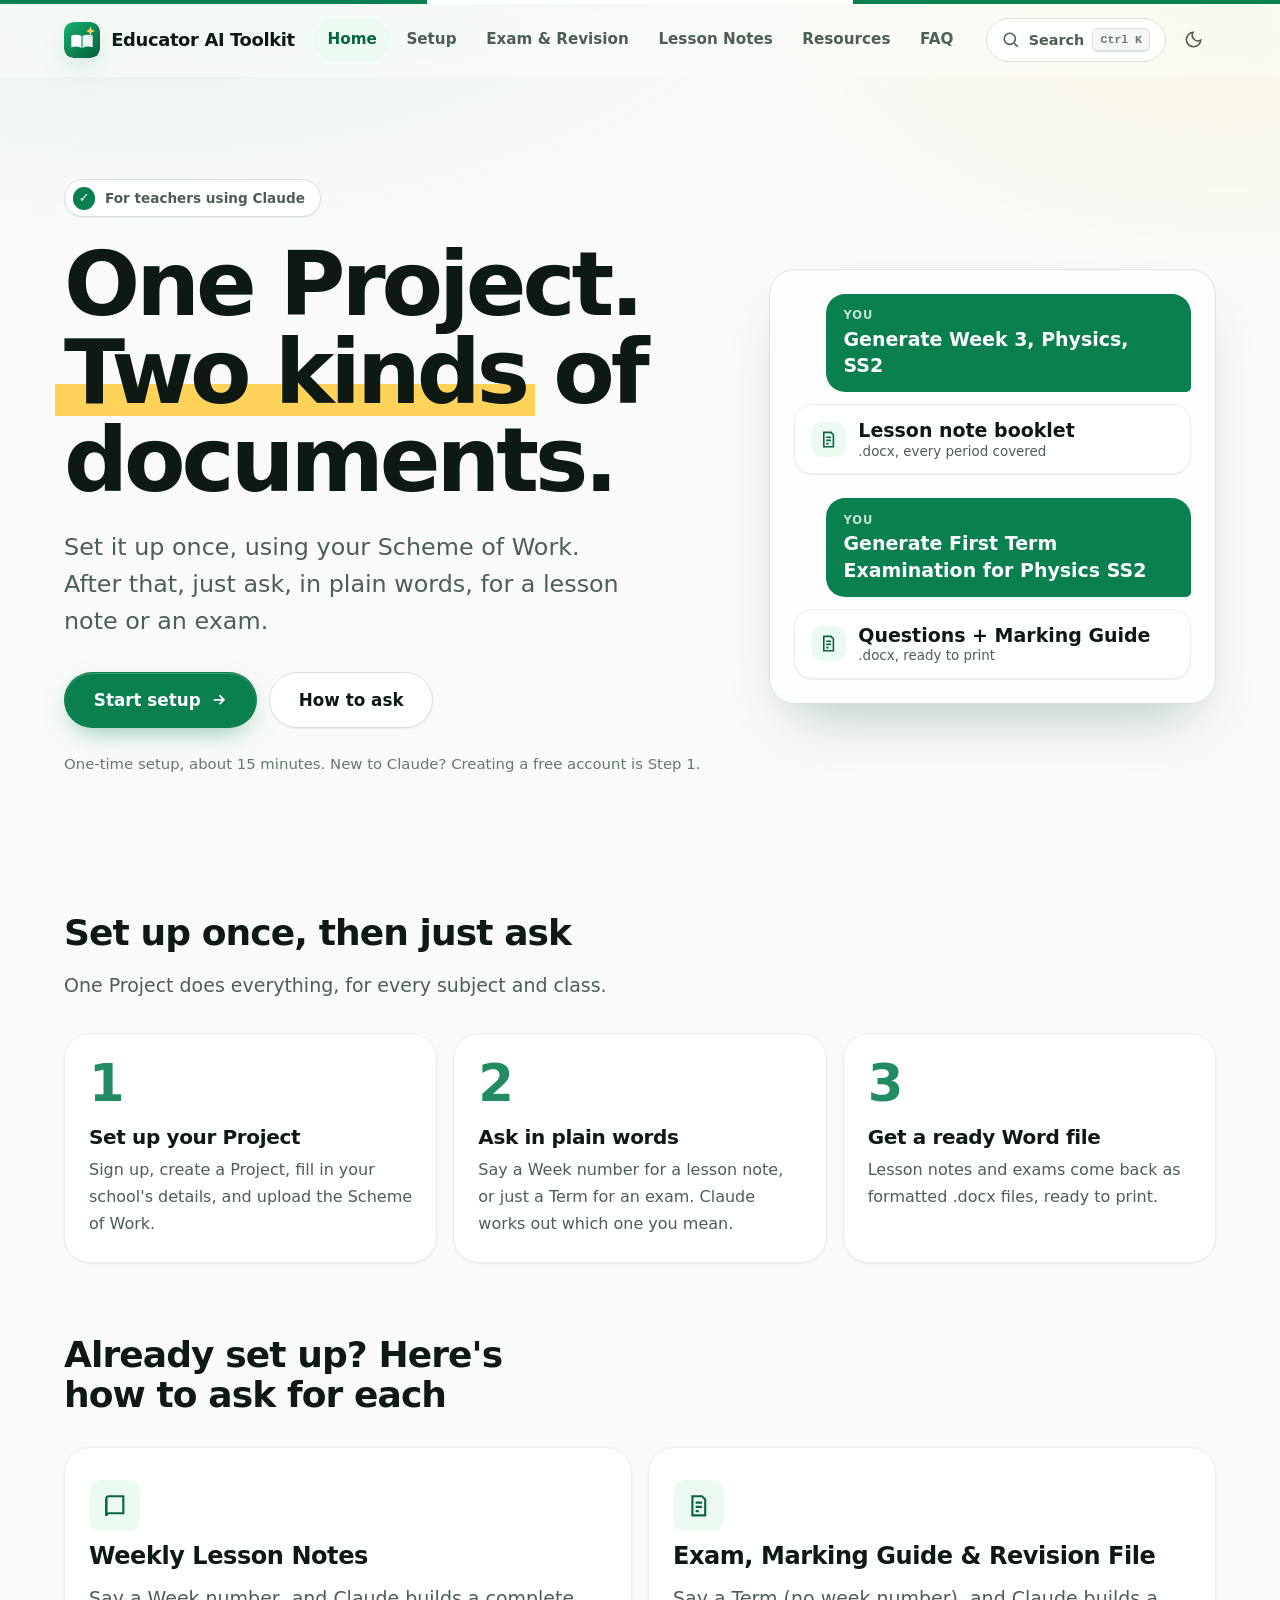
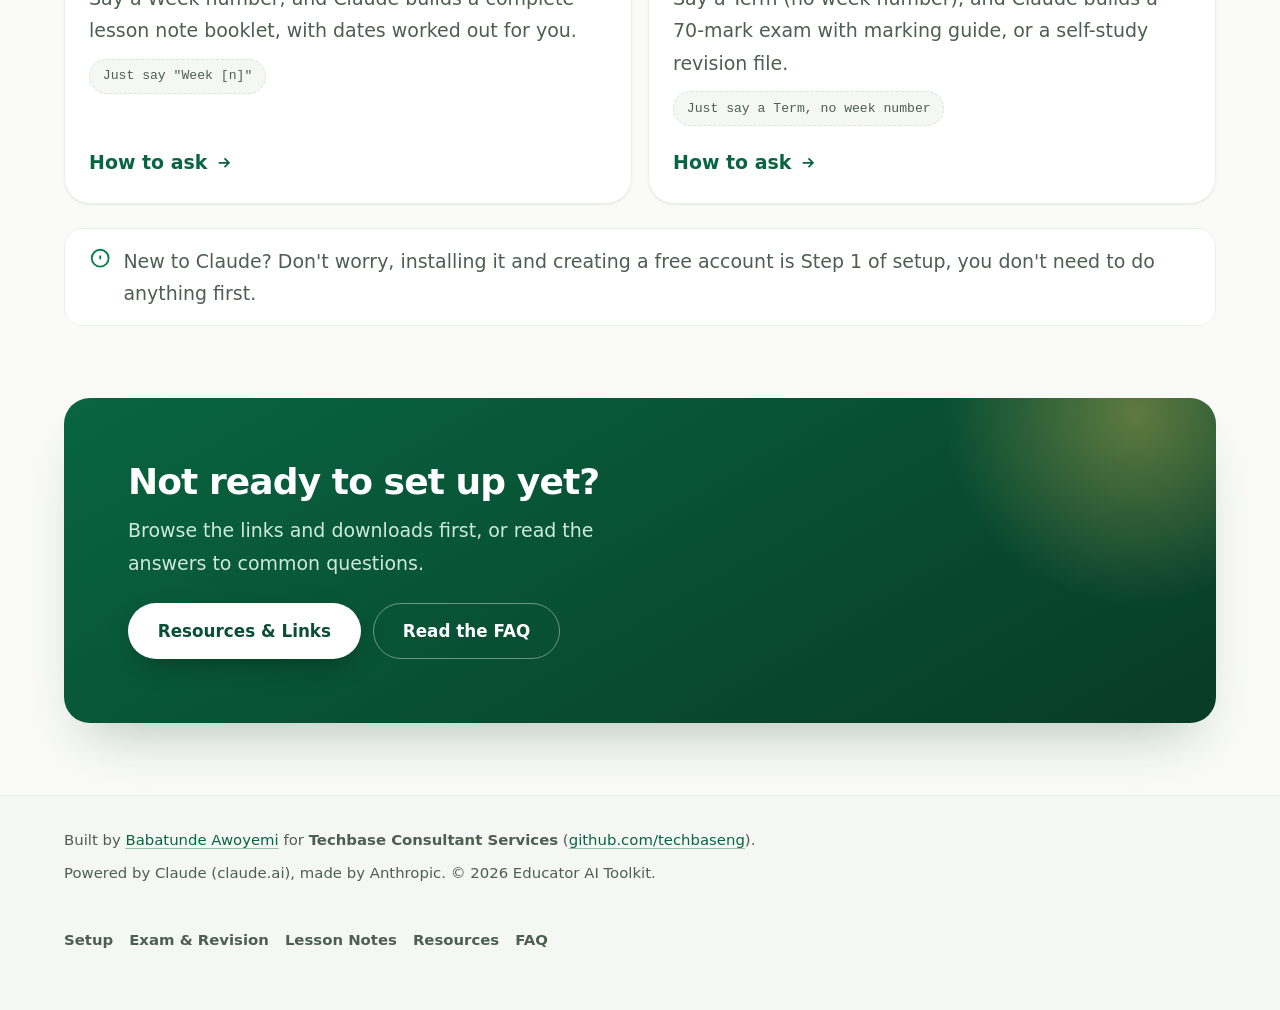
==== commit 45a69e52: "update" ====
--- a/index.html
+++ b/index.html
@@ -3,15 +3,21 @@
 <head>
 <meta charset="utf-8">
 <meta name="viewport" content="width=device-width, initial-scale=1, viewport-fit=cover">
-<meta http-equiv="Content-Security-Policy" content="default-src 'self'; script-src 'self' https://cdnjs.cloudflare.com; style-src 'self' 'unsafe-inline' https://fonts.googleapis.com; font-src https://fonts.gstatic.com; img-src 'self' data:; connect-src 'self'; object-src 'none'; base-uri 'self'; form-action 'none'">
+<meta http-equiv="Content-Security-Policy" content="default-src 'self'; script-src 'self' https://cdnjs.cloudflare.com; style-src 'self' 'unsafe-inline'; font-src 'self'; manifest-src 'self'; worker-src 'self'; img-src 'self' data:; connect-src 'self'; object-src 'none'; base-uri 'self'; form-action 'none'">
 <meta name="referrer" content="strict-origin-when-cross-origin">
 <title>Educator AI Toolkit | One Project, two kinds of documents</title>
 <meta name="description" content="Set up one Claude Project using your Scheme of Work, then just ask for a lesson note or an exam. A step-by-step setup guide for Nigerian teachers.">
 <link rel="canonical" href="https://babatundeawo.github.io/educator-ai-toolkit/">
-<meta name="theme-color" content="#fafbf9">
+<meta name="theme-color" media="(prefers-color-scheme: light)" content="#fafbf9">
+<meta name="theme-color" media="(prefers-color-scheme: dark)" content="#0a120e">
+<meta name="mobile-web-app-capable" content="yes">
+<meta name="apple-mobile-web-app-capable" content="yes">
+<meta name="apple-mobile-web-app-title" content="Educator AI">
+<meta name="apple-mobile-web-app-status-bar-style" content="default">
 <meta name="color-scheme" content="light dark">
 <link rel="icon" href="assets/favicon.svg" type="image/svg+xml">
 <link rel="icon" href="assets/favicon.ico" sizes="48x48">
+<link rel="icon" href="assets/icon-192.png" sizes="192x192" type="image/png">
 <link rel="apple-touch-icon" href="assets/apple-touch-icon.png">
 <link rel="manifest" href="manifest.webmanifest">
 <meta property="og:type" content="website">
@@ -27,9 +33,8 @@
 <meta name="twitter:title" content="Educator AI Toolkit | One Project, two kinds of documents">
 <meta name="twitter:description" content="Set up once, then just ask for a lesson note or an exam.">
 <meta name="twitter:image" content="https://babatundeawo.github.io/educator-ai-toolkit/assets/og-image.png">
-<link rel="preconnect" href="https://fonts.googleapis.com">
-<link rel="preconnect" href="https://fonts.gstatic.com" crossorigin>
-<link rel="stylesheet" href="https://fonts.googleapis.com/css2?family=Bricolage+Grotesque:wght@600;700;800&family=Inter:wght@400;500;600;700&family=JetBrains+Mono:wght@400;500&display=swap">
+<link rel="preload" href="assets/fonts/inter.woff2" as="font" type="font/woff2" crossorigin>
+<link rel="preload" href="assets/fonts/bricolage-grotesque.woff2" as="font" type="font/woff2" crossorigin>
 <script src="assets/theme-init.js"></script>
 <link rel="stylesheet" href="assets/style.css">
 </head>
@@ -42,7 +47,7 @@
 <header class="topnav">
   <div class="topnav-inner">
     <a class="brand-link" href="index.html" aria-label="Educator AI Toolkit, home">
-      <span class="brand-mark"><svg viewBox="0 0 24 24" fill="none" stroke="currentColor" stroke-width="2" aria-hidden="true"><path d="M12 3l8 4-8 4-8-4 8-4z"/><path d="M4 11v5c0 1.5 3.5 3 8 3s8-1.5 8-3v-5"/></svg></span>
+      <img class="brand-logo" src="assets/logo-mark.svg" alt="" width="36" height="36">
       <span class="brand-name"><span class="brand-name-full">Educator AI Toolkit</span></span>
     </a>
     <nav class="nav-links" id="site-nav" aria-label="Site navigation">
@@ -76,9 +81,9 @@
       <p class="hero-meta">One-time setup, about 15 minutes. New to Claude? Creating a free account is Step 1.</p>
       </div>
       <div class="ask-demo" aria-hidden="true">
-        <div class="ask-bubble"><span class="ask-who">You</span>Generate Week 3, Physics, SS2</div>
+        <div class="ask-bubble"><span class="ask-who">You</span><span class="ask-type">Generate Week 3, Physics, SS2</span></div>
         <div class="ask-file"><svg viewBox="0 0 24 24" fill="none" stroke="currentColor" stroke-width="2"><path d="M9 3h6l3 3v15H6V3z"/><path d="M9 9h6M9 13h6M9 17h3"/></svg><span>Lesson note booklet<small>.docx, every period covered</small></span></div>
-        <div class="ask-bubble ask-bubble-2"><span class="ask-who">You</span>Generate First Term Examination for Physics SS2</div>
+        <div class="ask-bubble ask-bubble-2"><span class="ask-who">You</span><span class="ask-type">Generate First Term Examination for Physics SS2</span></div>
         <div class="ask-file"><svg viewBox="0 0 24 24" fill="none" stroke="currentColor" stroke-width="2"><path d="M9 3h6l3 3v15H6V3z"/><path d="M9 9h6M9 13h6M9 17h3"/></svg><span>Questions + Marking Guide<small>.docx, ready to print</small></span></div>
       </div>
     </section>
@@ -144,7 +149,8 @@
           <a href="lesson-note-generator.html">Lesson Notes</a>
           <a href="resources.html">Resources</a>
           <a href="faq.html">FAQ</a>
-        </nav>
+        <button type="button" class="link-btn" data-install hidden>Install app</button>
+      </nav>
       </div>
     </div>
   </footer>
@@ -163,6 +169,7 @@
 
 <button class="back-to-top-btn" data-back-to-top type="button" aria-label="Back to top"><svg viewBox="0 0 24 24" fill="none" stroke="currentColor" stroke-width="2.4" aria-hidden="true"><path d="M12 19V5M5 12l7-7 7 7"/></svg></button>
 
+<script src="assets/pwa.js" defer></script>
 <script src="assets/script.js" defer></script>
 </body>
 </html>
--- a/assets/style.css
+++ b/assets/style.css
@@ -5,6 +5,11 @@
    Sections: 1 Tokens  2 Base  3 Layout  4 Nav  5 Buttons  6 Content
              7 Stepper  8 Pickers  9 Overlays  10 Home  11 Motion  12 Print
    ========================================================================== */
+
+/* ---------- 0. FONTS (self-hosted; fetched into assets/fonts by the build) ---------- */
+@font-face { font-family: "Bricolage Grotesque"; src: url("fonts/bricolage-grotesque.woff2") format("woff2"); font-weight: 200 800; font-style: normal; font-display: swap; }
+@font-face { font-family: "Inter"; src: url("fonts/inter.woff2") format("woff2"); font-weight: 100 900; font-style: normal; font-display: swap; }
+@font-face { font-family: "JetBrains Mono"; src: url("fonts/jetbrains-mono.woff2") format("woff2"); font-weight: 400 500; font-style: normal; font-display: swap; }
 
 /* ---------- 1. TOKENS ---------- */
 :root {
@@ -806,3 +811,58 @@
   a { color: #000; }
   a[href^="http"]::after { content: " (" attr(href) ")"; font-size: 0.8em; word-break: break-all; }
 }
+
+
+/* ---------- 13. SIGNATURE: "the ask, answered" hero sequence ---------- */
+.ask-demo > * { opacity: 0; transform: translateY(12px); animation: ask-in 560ms var(--ease) forwards; }
+.ask-demo > :nth-child(1) { animation-delay: 400ms; }
+.ask-demo > :nth-child(2) { animation-delay: 2000ms; }
+.ask-demo > :nth-child(3) { animation-delay: 3600ms; }
+.ask-demo > :nth-child(4) { animation-delay: 5200ms; }
+.ask-type { display: inline-block; clip-path: inset(0 100% 0 0); animation: ask-type 1100ms steps(24, end) forwards; }
+.ask-demo > :nth-child(1) .ask-type { animation-delay: 700ms; }
+.ask-demo > :nth-child(3) .ask-type { animation-delay: 3900ms; }
+.ask-file { position: relative; overflow: hidden; }
+.ask-file::after { content: ""; position: absolute; left: 0; right: 0; bottom: 0; height: 3px; background: linear-gradient(90deg, var(--brand), var(--gold-300)); transform: scaleX(0); transform-origin: left; opacity: 1; animation: ask-bar 1300ms var(--ease-in-out) forwards; }
+.ask-demo > :nth-child(2)::after { animation-delay: 2150ms; }
+.ask-demo > :nth-child(4)::after { animation-delay: 5350ms; }
+@keyframes ask-in { to { opacity: 1; transform: none; } }
+@keyframes ask-type { to { clip-path: inset(0 0 0 0); } }
+@keyframes ask-bar { 0% { transform: scaleX(0); opacity: 1; } 80% { transform: scaleX(1); opacity: 1; } 100% { transform: scaleX(1); opacity: 0; } }
+
+/* ---------- 14. APP LAYER: logo, install, update, offline, dialogs ---------- */
+.brand-logo { width: 2.25rem; height: 2.25rem; flex: none; border-radius: 0.6rem; box-shadow: var(--glow); transition: transform var(--t-med) var(--ease); }
+.brand-link:hover .brand-logo { transform: rotate(-6deg) scale(1.05); }
+.btn-sm { min-height: 44px; padding: 0 1.1rem; font-size: 0.95rem; }
+.link-btn { display: inline-flex; align-items: center; min-height: 44px; padding: 0; background: none; border: 0; font: inherit; font-weight: 650; color: var(--brand-strong); cursor: pointer; text-decoration: underline; text-underline-offset: 3px; }
+.link-btn:hover { color: var(--brand); }
+.link-btn[hidden] { display: none; }
+.footer-nav .link-btn { font-weight: 550; }
+.notfound .code.is-word { font-size: clamp(3.4rem, 14vw, 7rem); }
+
+.app-bar { position: fixed; z-index: var(--z-toast); left: 50%; bottom: max(1rem, env(safe-area-inset-bottom)); transform: translateX(-50%); width: min(34rem, calc(100% - 1.5rem)); display: flex; flex-wrap: wrap; align-items: center; gap: var(--s-3); padding: 0.85rem 1rem; border-radius: var(--r-md); background: var(--surface); color: var(--text); border: 1px solid var(--line-strong); box-shadow: var(--shadow-3); animation: bar-in 360ms var(--ease) both; }
+.app-bar > span:first-child { flex: 1 1 10rem; font-weight: 600; }
+.install-card img { border-radius: 10px; flex: none; }
+.install-copy { flex: 1 1 10rem; display: grid; line-height: 1.3; }
+.install-copy small { color: var(--text-soft); font-size: 0.85rem; }
+.offline-chip { bottom: auto; top: calc(var(--nav-h) + 0.5rem + env(safe-area-inset-top)); background: var(--callout-warn-bg); color: var(--callout-warn-fg); border-color: var(--callout-warn-fg); box-shadow: var(--shadow-2); }
+.update-bar { bottom: calc(max(1rem, env(safe-area-inset-bottom)) + 0rem); }
+.install-card ~ .update-bar { bottom: calc(max(1rem, env(safe-area-inset-bottom)) + 6rem); }
+@keyframes bar-in { from { opacity: 0; transform: translate(-50%, 16px); } to { opacity: 1; transform: translate(-50%, 0); } }
+
+.app-modal { position: fixed; inset: 0; z-index: var(--z-modal); display: grid; place-items: center; padding: 1rem; background: rgba(8, 20, 14, 0.55); }
+.app-modal-box { width: min(26rem, 100%); max-height: calc(100dvh - 2rem); overflow: auto; padding: var(--s-5); border-radius: var(--r-lg); background: var(--surface); color: var(--text); border: 1px solid var(--line-strong); box-shadow: var(--shadow-3); }
+.app-modal-box h2 { margin: 0 0 var(--s-2); font-size: 1.4rem; }
+.ios-steps { list-style: none; margin: var(--s-4) 0; padding: 0; display: grid; gap: var(--s-3); }
+.ios-steps li { display: flex; gap: var(--s-3); align-items: center; }
+.ios-ill { width: 2.6rem; height: 2.6rem; flex: none; display: grid; place-items: center; border-radius: var(--r-sm); background: var(--brand-soft); color: var(--brand-strong); }
+.ios-ill svg { width: 1.4rem; height: 1.4rem; }
+.app-modal-note { font-size: 0.9rem; color: var(--text-soft); }
+
+/* Installed-app polish */
+.is-standalone body { overscroll-behavior-y: contain; padding-top: env(safe-area-inset-top); }
+.is-standalone .topnav, .is-standalone .nav-links, .is-standalone .footer-nav, .is-standalone .btn { -webkit-user-select: none; user-select: none; }
+.is-standalone [data-install] { display: none !important; }
+.topnav, .site-footer { padding-left: env(safe-area-inset-left); padding-right: env(safe-area-inset-right); }
+
+@media print { .app-bar, .app-modal { display: none !important; } }
